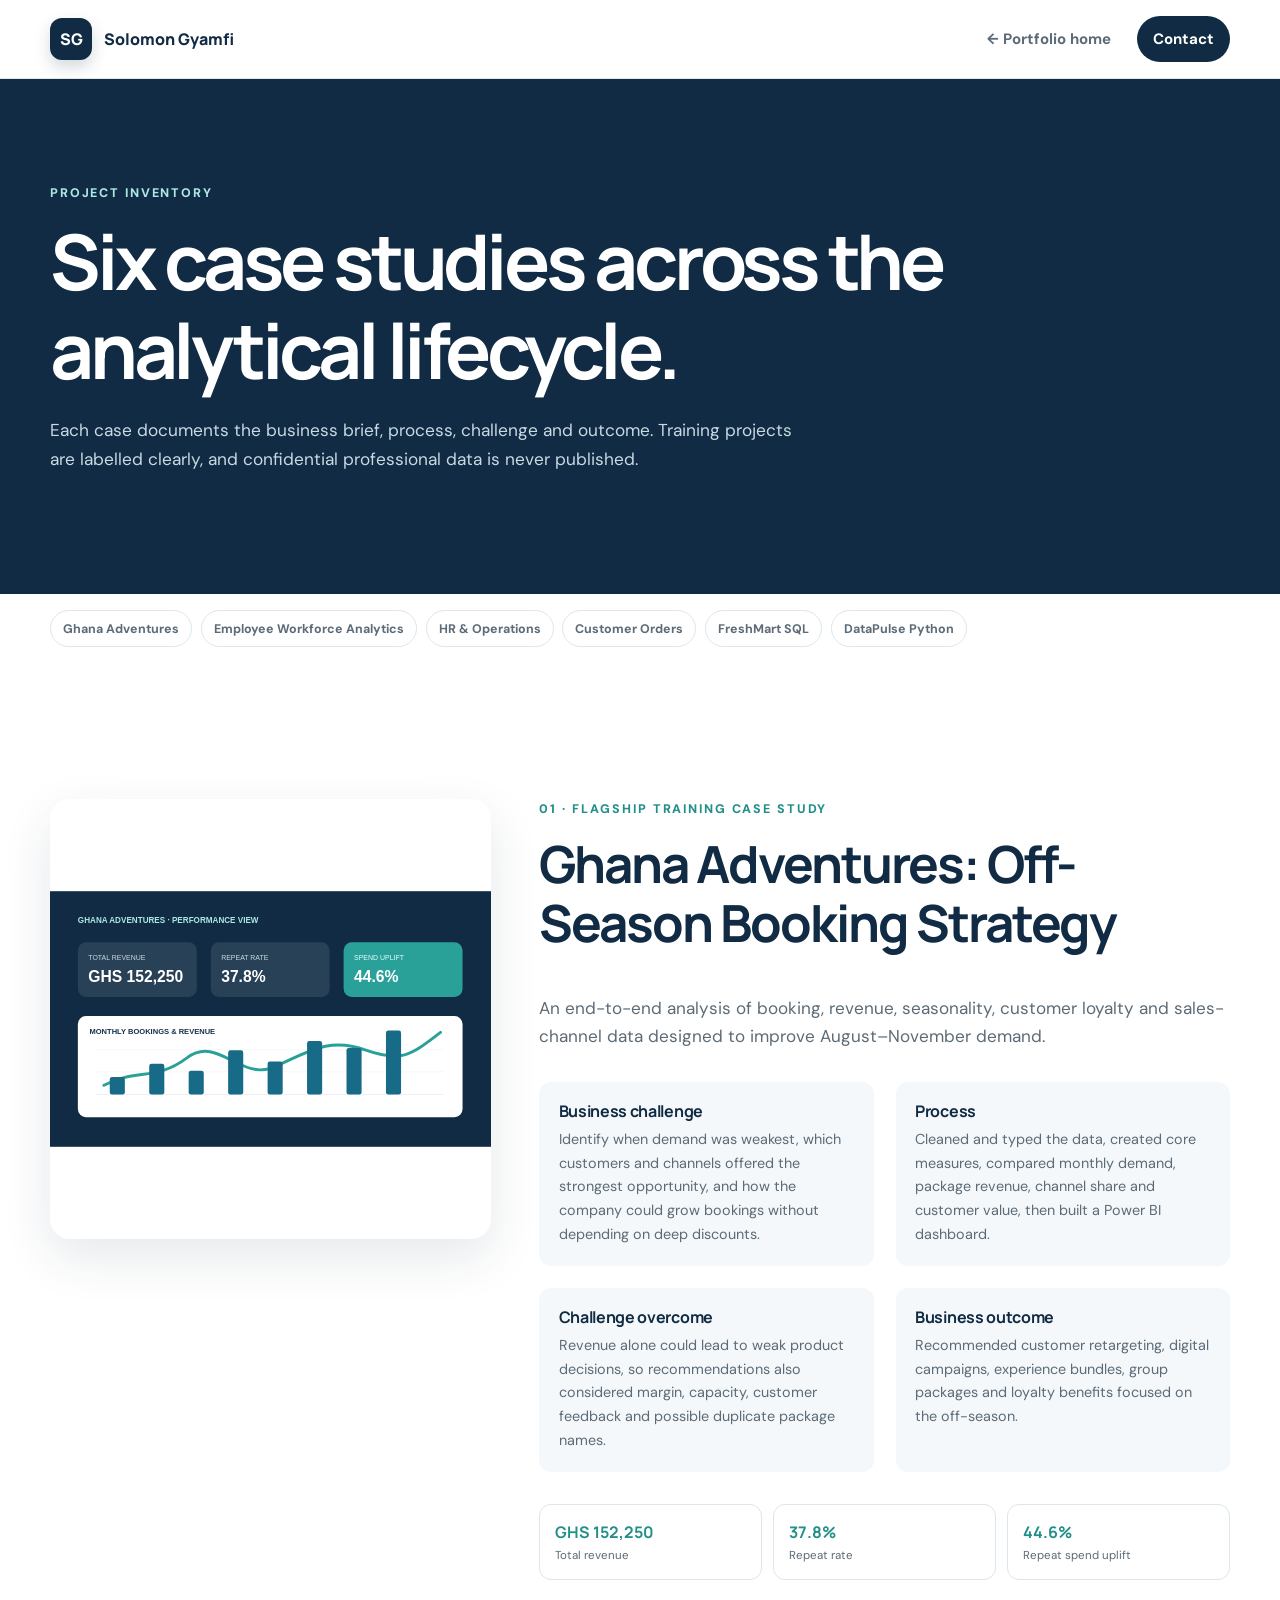
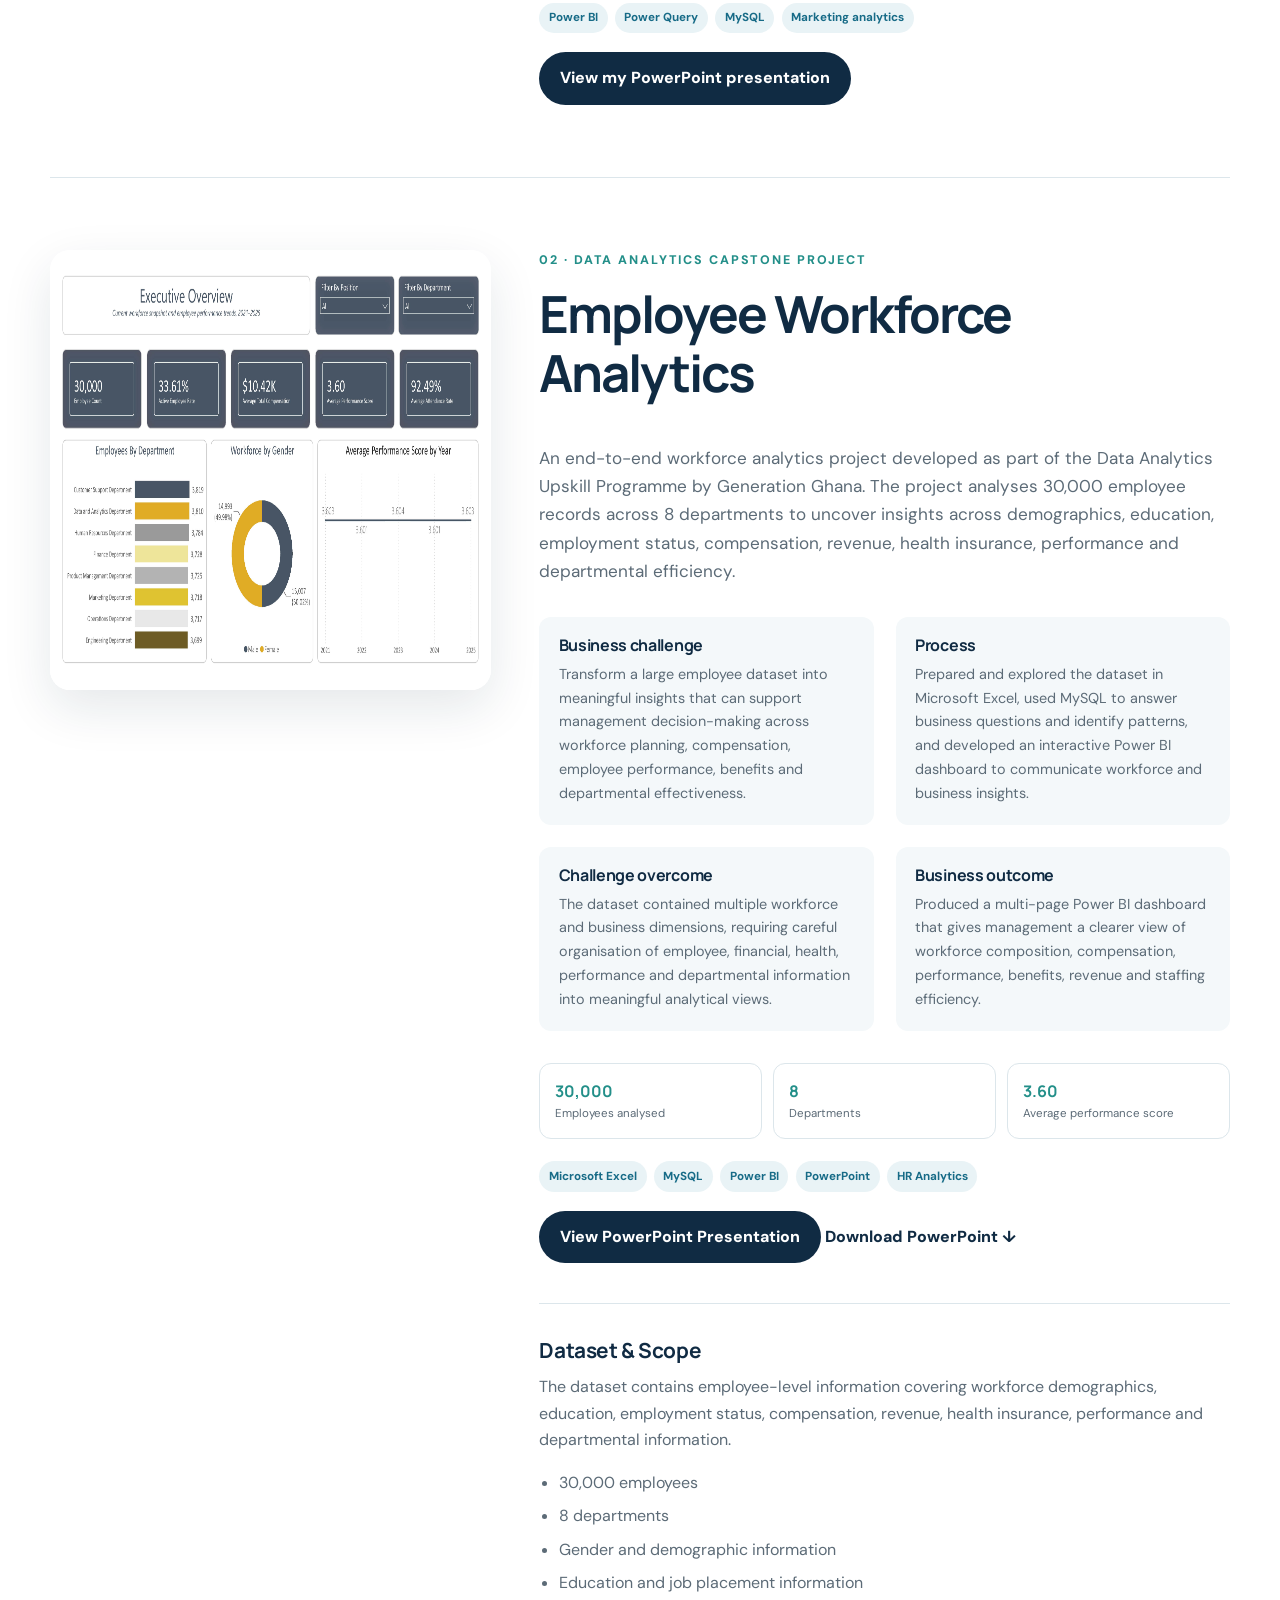
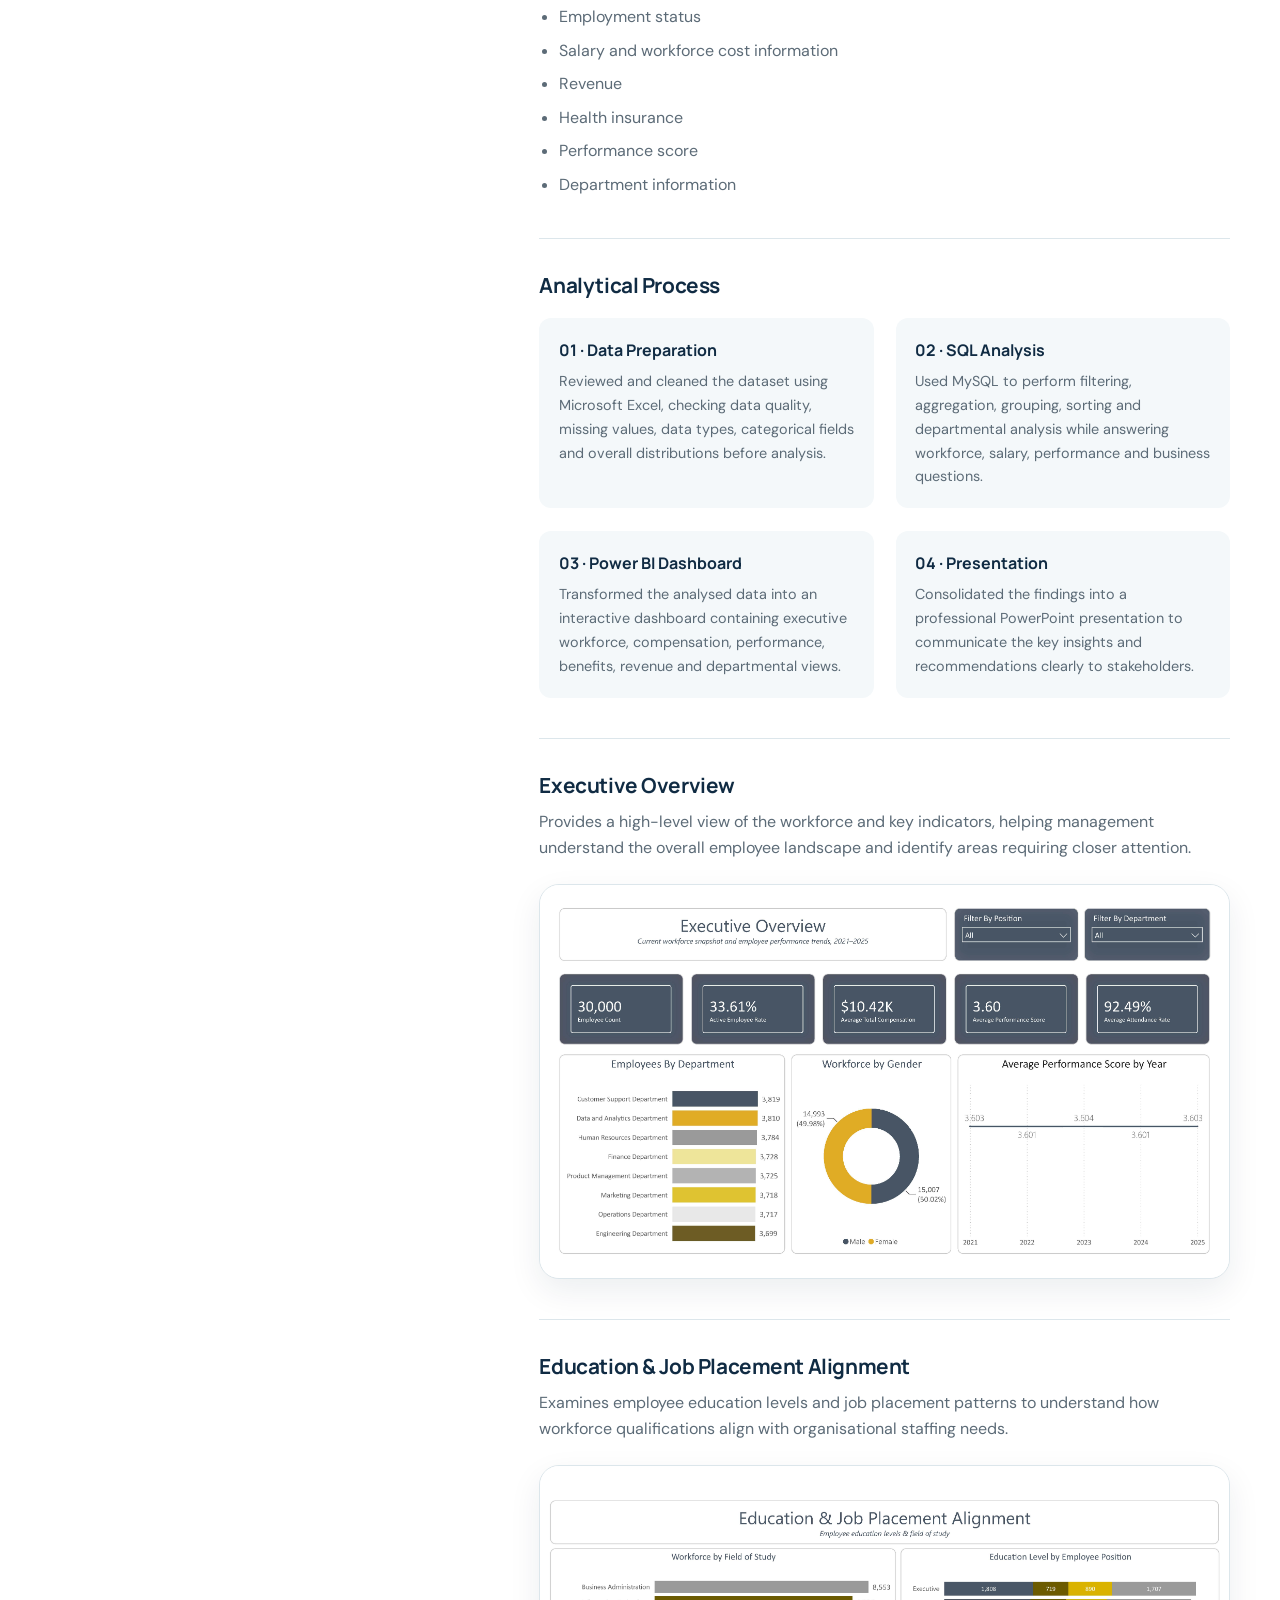
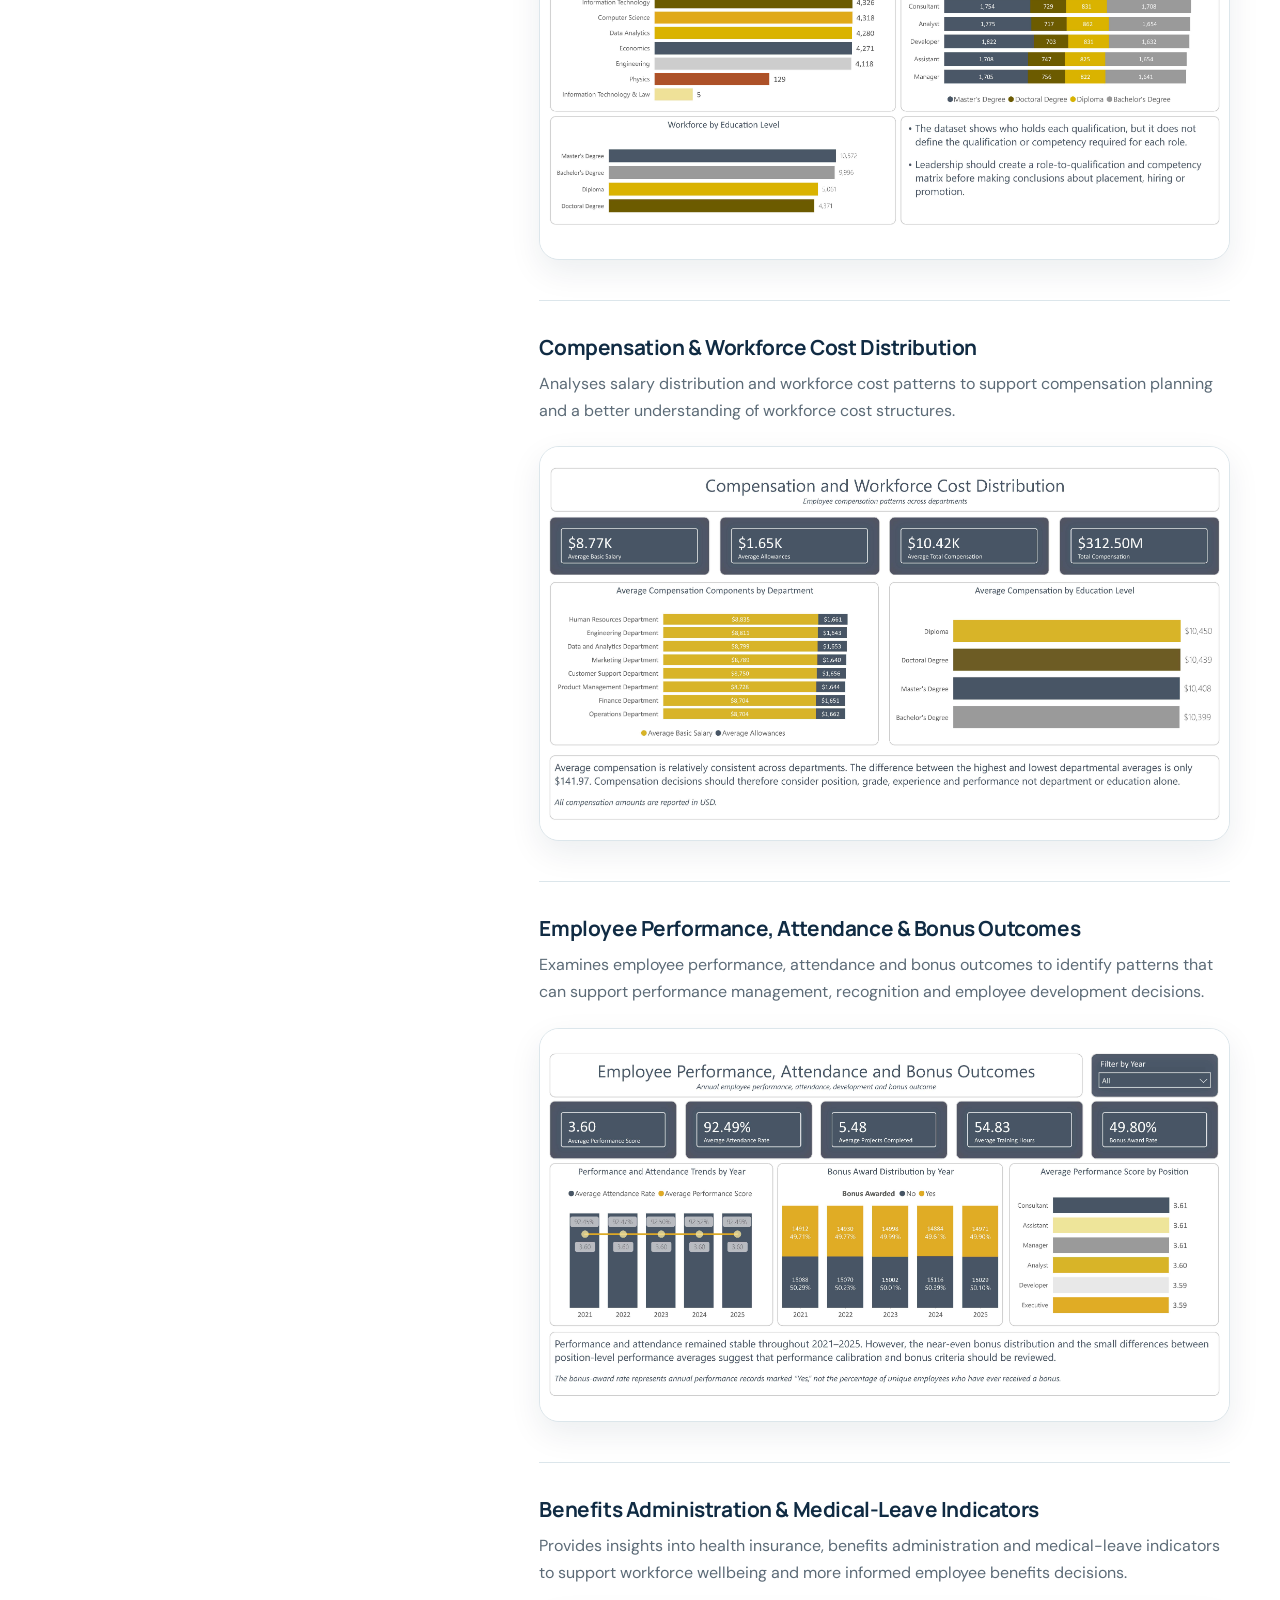
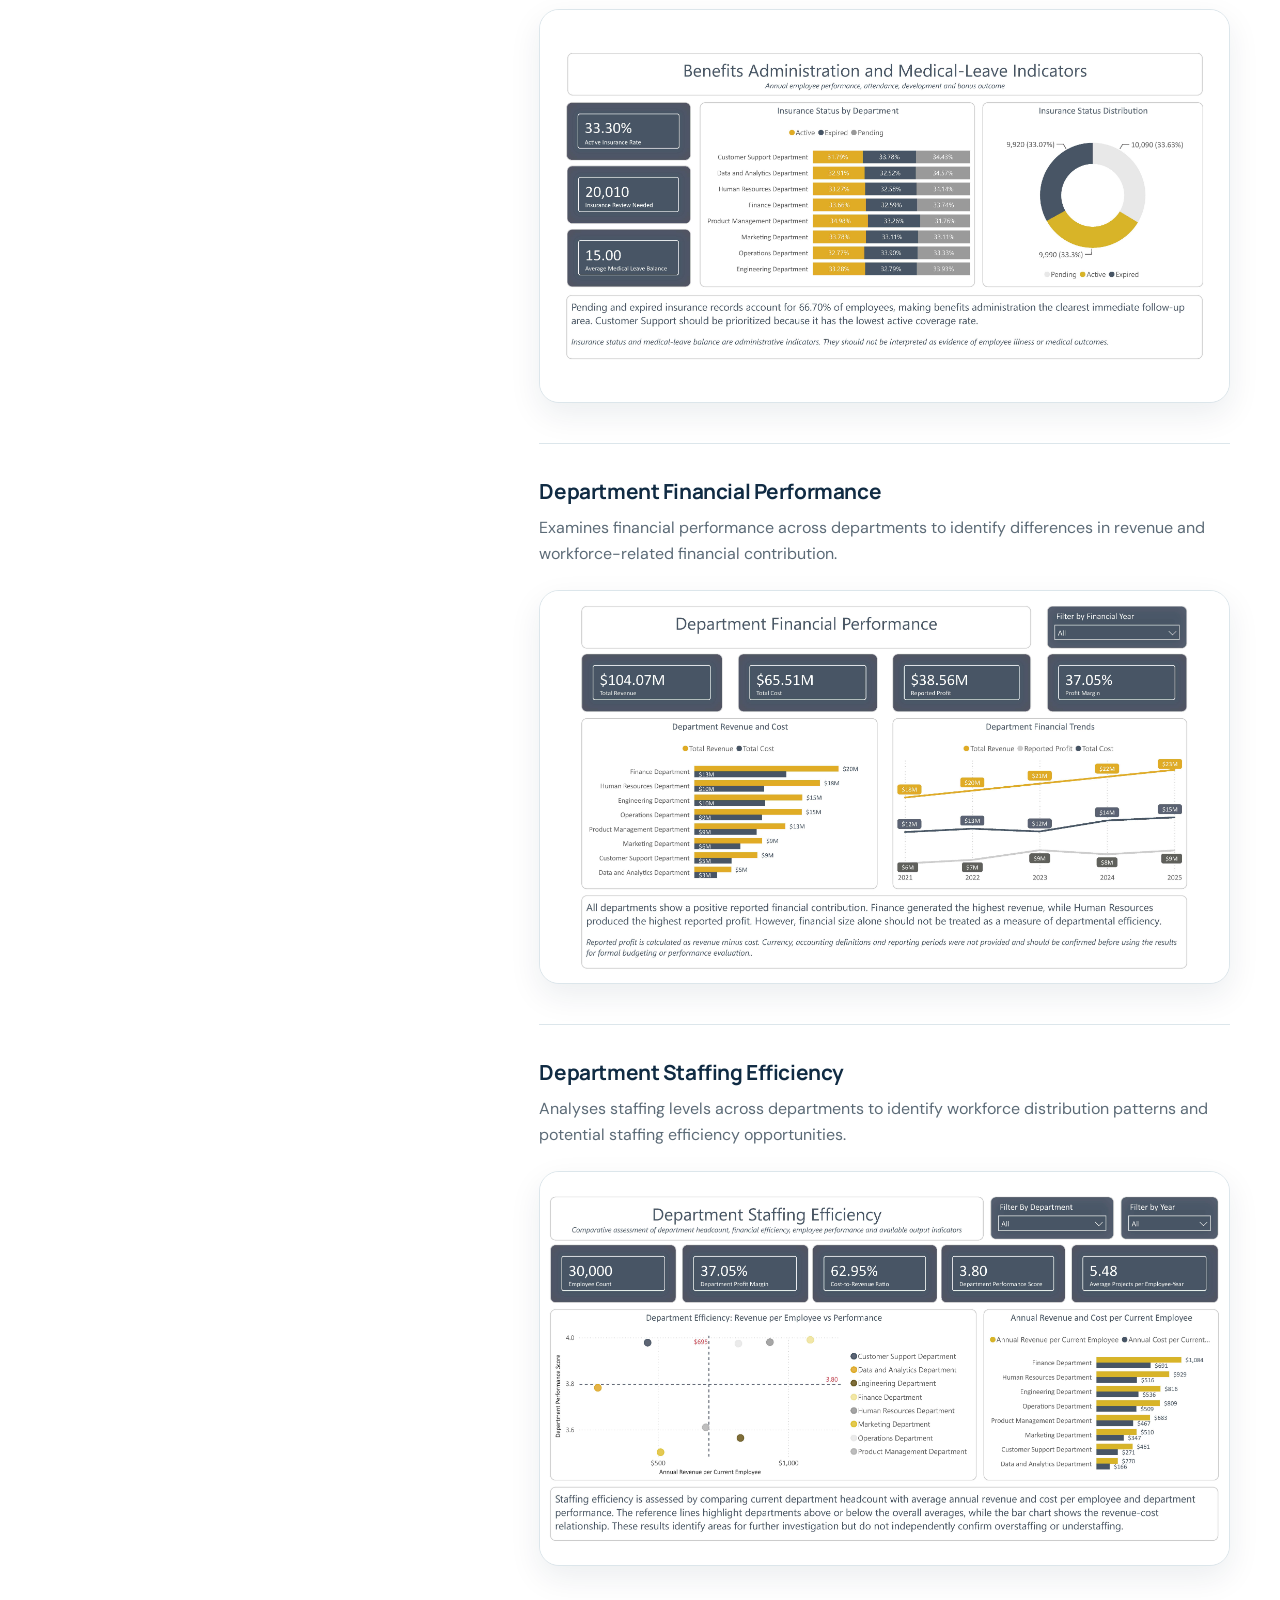
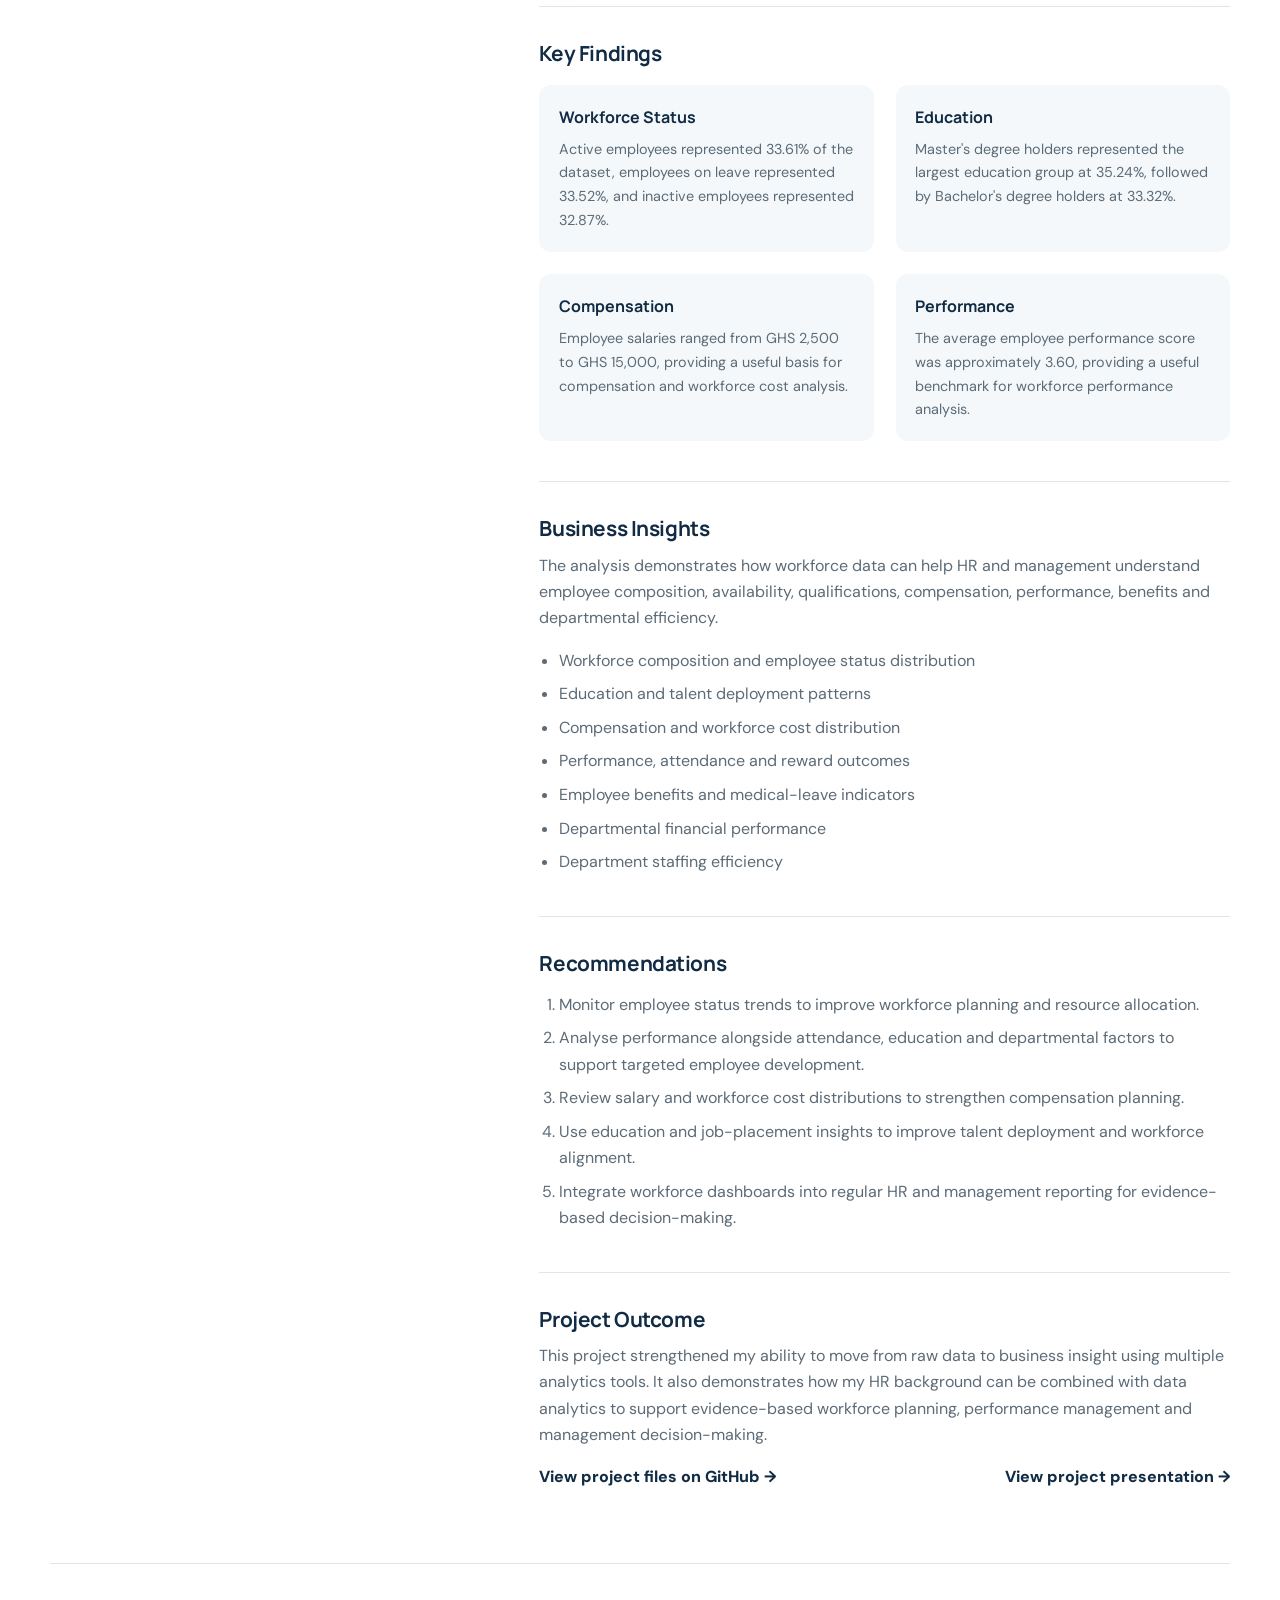
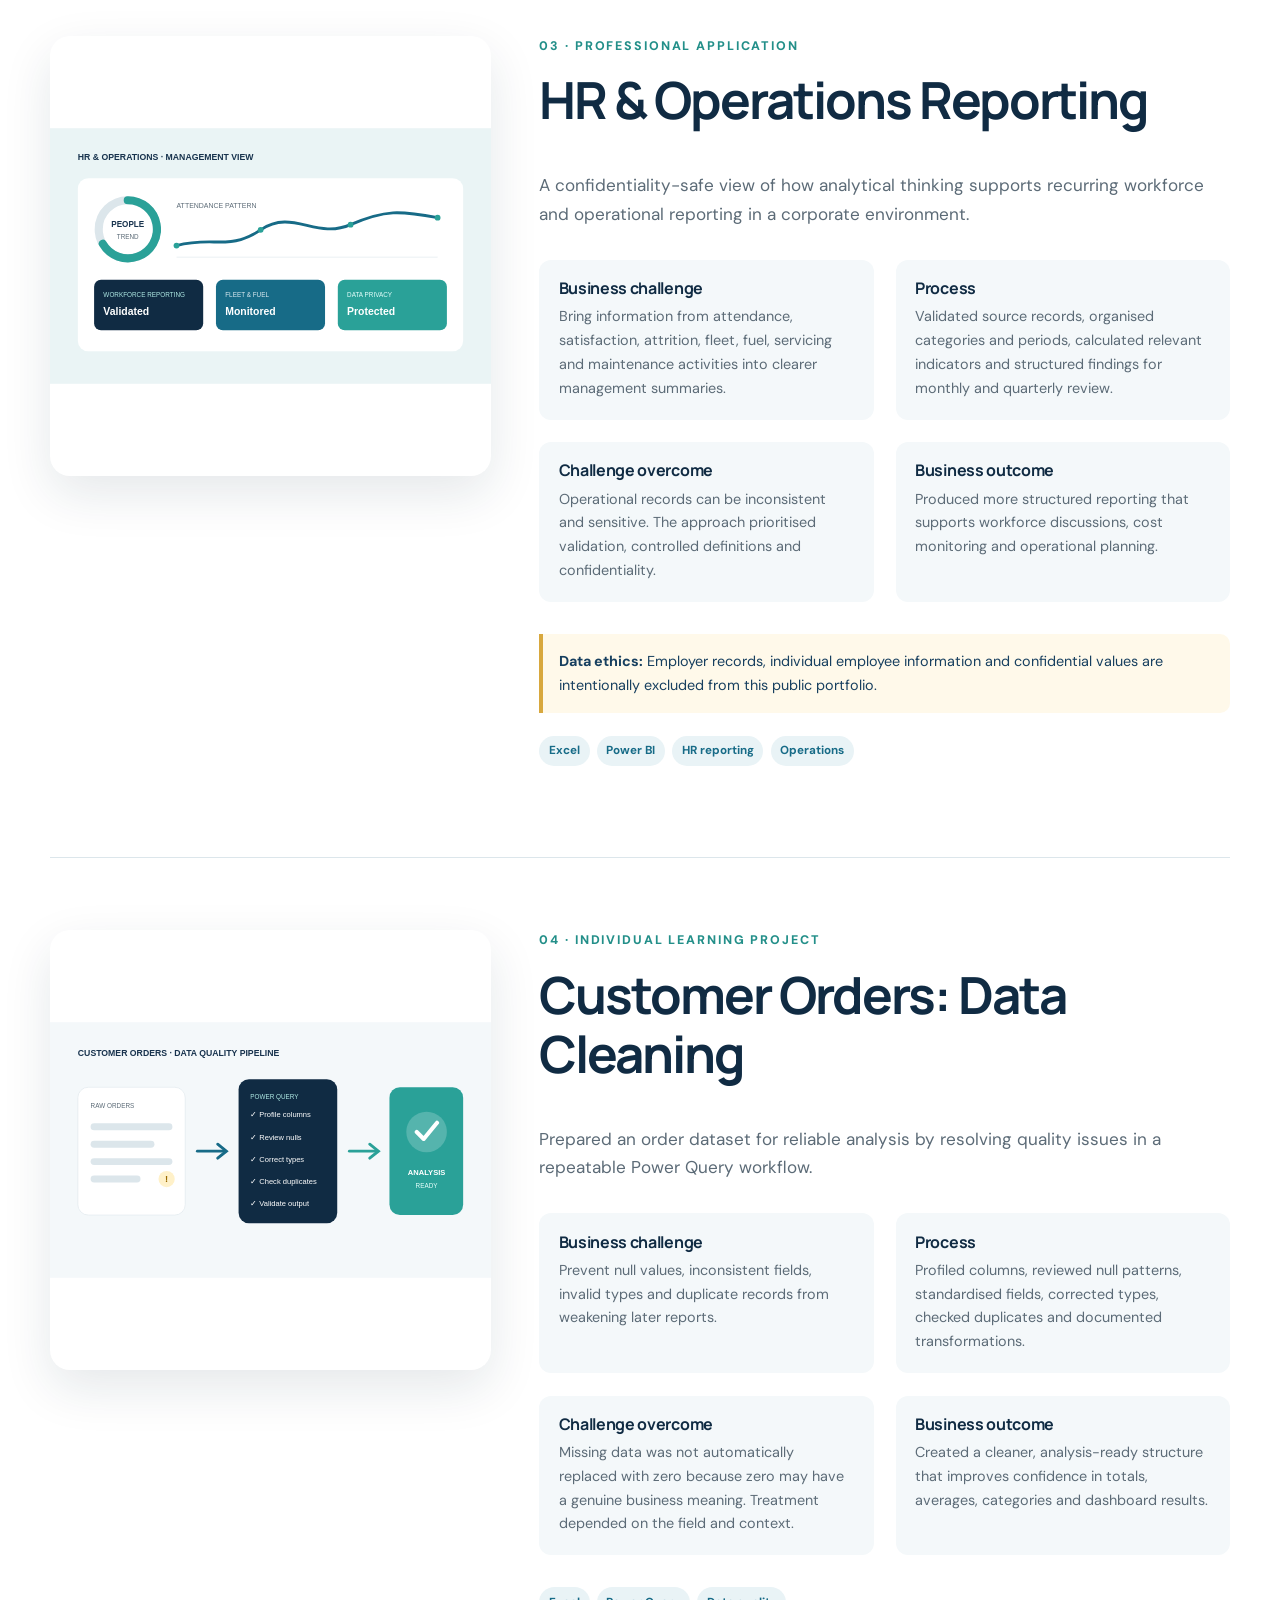
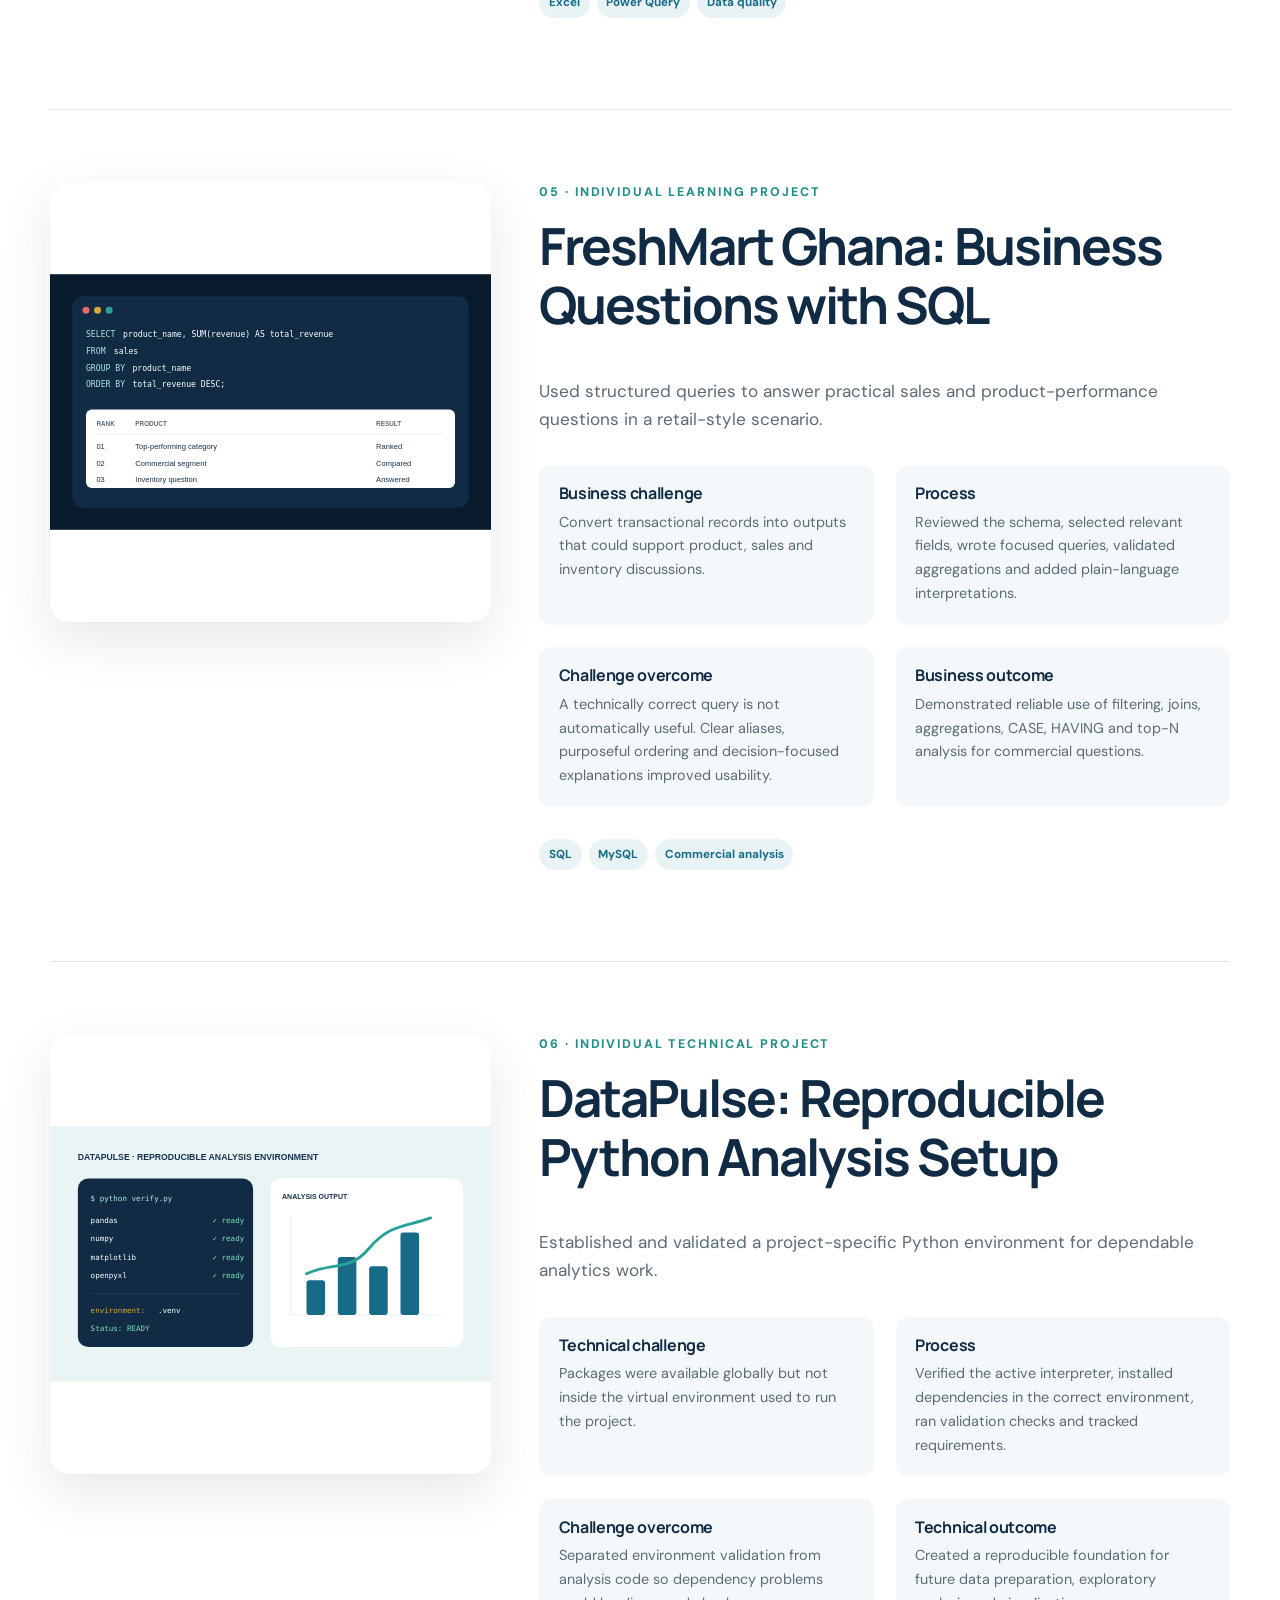
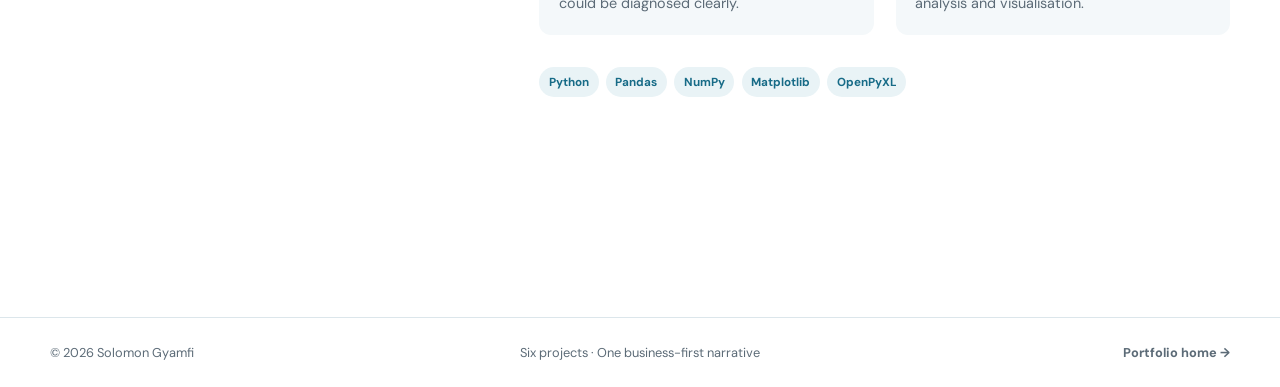
==== projects.html @ 6ca72089 "Update projects.html" ====
<!DOCTYPE html>
<html lang="en">
<head>
  <meta charset="utf-8">
  <meta name="viewport" content="width=device-width, initial-scale=1">
  <meta name="description" content="Detailed data analytics case studies by Solomon Gyamfi across tourism, HR, operations, customer orders, SQL and Python.">
  <meta name="theme-color" content="#102b43">
  <title>Case Studies | Solomon Gyamfi</title>
  <link rel="icon" href="assets/favicon.svg" type="image/svg+xml">
  <link rel="preconnect" href="https://fonts.googleapis.com">
  <link rel="preconnect" href="https://fonts.gstatic.com" crossorigin>
  <link href="https://fonts.googleapis.com/css2?family=DM+Sans:wght@400;500;600;700&amp;family=Manrope:wght@600;700;800&amp;display=swap" rel="stylesheet">
  <link rel="stylesheet" href="styles.css">
  <script src="script.js" defer></script>
</head>
<body>
  <a class="skip-link" href="#main-content">Skip to content</a>
  <header class="site-header">
    <div class="nav-shell">
      <a class="brand" href="index.html" aria-label="Return to Solomon Gyamfi portfolio home"><span class="brand-mark" aria-hidden="true">SG</span><span>Solomon Gyamfi</span></a>
      <nav class="site-nav static-nav" aria-label="Case study navigation"><a href="index.html#projects">← Portfolio home</a><a class="nav-cta" href="index.html#contact">Contact</a></nav>
    </div>
  </header>

  <main id="main-content">
    <section class="case-hero">
      <div class="section-shell reveal">
        <p class="eyebrow eyebrow-light">Project inventory</p>
        <h1>Six case studies across the analytical lifecycle.</h1>
        <p>Each case documents the business brief, process, challenge and outcome. Training projects are labelled clearly, and confidential professional data is never published.</p>
      </div>
    </section>

    <nav class="case-jump section-shell" aria-label="Jump to a case study">
      <a href="#ghana-adventures">Ghana Adventures</a>
      <a href="#employee-workforce-analytics">Employee Workforce Analytics</a>
      <a href="#hr-operations">HR &amp; Operations</a>
      <a href="#customer-orders">Customer Orders</a>
      <a href="#freshmart-sql">FreshMart SQL</a>
      <a href="#datapulse-python">DataPulse Python</a>
    </nav>

    <div class="case-list section-shell">
      <article class="case-study reveal" id="ghana-adventures">
        <div class="case-image"><img src="assets/project-ghana-adventures.svg" alt="Ghana Adventures analytical dashboard illustration" width="760" height="440"></div>
        <div class="case-content">
          <p class="eyebrow">01 · Flagship training case study</p>
          <h2>Ghana Adventures: Off-Season Booking Strategy</h2>
          <p class="case-summary">An end-to-end analysis of booking, revenue, seasonality, customer loyalty and sales-channel data designed to improve August–November demand.</p>
          <div class="case-columns">
            <section><h3>Business challenge</h3><p>Identify when demand was weakest, which customers and channels offered the strongest opportunity, and how the company could grow bookings without depending on deep discounts.</p></section>
            <section><h3>Process</h3><p>Cleaned and typed the data, created core measures, compared monthly demand, package revenue, channel share and customer value, then built a Power BI dashboard.</p></section>
            <section><h3>Challenge overcome</h3><p>Revenue alone could lead to weak product decisions, so recommendations also considered margin, capacity, customer feedback and possible duplicate package names.</p></section>
            <section><h3>Business outcome</h3><p>Recommended customer retargeting, digital campaigns, experience bundles, group packages and loyalty benefits focused on the off-season.</p></section>
          </div>
          <ul class="case-metrics"><li><strong>GHS 152,250</strong><span>Total revenue</span></li><li><strong>37.8%</strong><span>Repeat rate</span></li><li><strong>44.6%</strong><span>Repeat spend uplift</span></li></ul>
          <div class="tag-list"><span>Power BI</span><span>Power Query</span><span>MySQL</span><span>Marketing analytics</span></div>
          <a class="button button-primary" href="presentation.html">View my PowerPoint presentation</a>
        </div>
      </article>

      <article class="case-study reveal" id="employee-workforce-analytics">

        <div class="case-image">
          <img src="projects/employee-workforce-analytics/screenshots/executive-overview.jpg"
            alt="Employee Workforce Analytics Executive Overview dashboard"
            width="760"
            height="440">
        </div>

        <div class="case-content">

          <p class="eyebrow">02 · Data Analytics Capstone Project</p>

          <h2>Employee Workforce Analytics</h2>

          <p class="case-summary">
            An end-to-end workforce analytics project developed as part of the
            Data Analytics Upskill Programme by Generation Ghana. The project
            analyses 30,000 employee records across 8 departments to uncover
            insights across demographics, education, employment status,
            compensation, revenue, health insurance, performance and
            departmental efficiency.
          </p>

          <div class="case-columns">

            <section>
              <h3>Business challenge</h3>
              <p>
                Transform a large employee dataset into meaningful insights
                that can support management decision-making across workforce
                planning, compensation, employee performance, benefits and
                departmental effectiveness.
              </p>
            </section>

            <section>
              <h3>Process</h3>
              <p>
                Prepared and explored the dataset in Microsoft Excel, used
                MySQL to answer business questions and identify patterns, and
                developed an interactive Power BI dashboard to communicate
                workforce and business insights.
              </p>
            </section>

            <section>
              <h3>Challenge overcome</h3>
              <p>
                The dataset contained multiple workforce and business
                dimensions, requiring careful organisation of employee,
                financial, health, performance and departmental information
                into meaningful analytical views.
              </p>
            </section>

            <section>
              <h3>Business outcome</h3>
              <p>
                Produced a multi-page Power BI dashboard that gives
                management a clearer view of workforce composition,
                compensation, performance, benefits, revenue and staffing
                efficiency.
              </p>
            </section>

          </div>

          <ul class="case-metrics">
            <li>
              <strong>30,000</strong>
              <span>Employees analysed</span>
            </li>
            <li>
              <strong>8</strong>
              <span>Departments</span>
            </li>
            <li>
              <strong>3.60</strong>
              <span>Average performance score</span>
            </li>
          </ul>

          <div class="tag-list">
            <span>Microsoft Excel</span>
            <span>MySQL</span>
            <span>Power BI</span>
            <span>PowerPoint</span>
            <span>HR Analytics</span>
          </div>
  
<a class="button button-primary"
   href="https://view.officeapps.live.com/op/view.aspx?src=https://solomonagyamfi-ai.github.io/downloads/Data_Analytics_Upskill_Capstone_Project.pptx"
   target="_blank"
   rel="noopener noreferrer">
  View PowerPoint Presentation
</a>
<a class="text-link"
   href="downloads/Data_Analytics_Upskill_Capstone_Project.pptx">
  Download PowerPoint <span aria-hidden="true">↓</span>
</a>

          <!-- DATASET -->
          <section class="case-detail">
            <h3>Dataset &amp; Scope</h3>

            <p>
              The dataset contains employee-level information covering
              workforce demographics, education, employment status,
              compensation, revenue, health insurance, performance and
              departmental information.
            </p>

            <ul>
              <li>30,000 employees</li>
              <li>8 departments</li>
              <li>Gender and demographic information</li>
              <li>Education and job placement information</li>
              <li>Employment status</li>
              <li>Salary and workforce cost information</li>
              <li>Revenue</li>
              <li>Health insurance</li>
              <li>Performance score</li>
              <li>Department information</li>
            </ul>
          </section>

          <!-- ANALYTICAL PROCESS -->
          <section class="case-detail">
            <h3>Analytical Process</h3>

            <div class="case-columns">

              <section>
                <h4>01 · Data Preparation</h4>
                <p>
                  Reviewed and cleaned the dataset using Microsoft Excel,
                  checking data quality, missing values, data types,
                  categorical fields and overall distributions before
                  analysis.
                </p>
              </section>

              <section>
                <h4>02 · SQL Analysis</h4>
                <p>
                  Used MySQL to perform filtering, aggregation, grouping,
                  sorting and departmental analysis while answering
                  workforce, salary, performance and business questions.
                </p>
              </section>

              <section>
                <h4>03 · Power BI Dashboard</h4>
                <p>
                  Transformed the analysed data into an interactive dashboard
                  containing executive workforce, compensation, performance,
                  benefits, revenue and departmental views.
                </p>
              </section>

              <section>
                <h4>04 · Presentation</h4>
                <p>
                  Consolidated the findings into a professional PowerPoint
                  presentation to communicate the key insights and
                  recommendations clearly to stakeholders.
                </p>
              </section>

            </div>
          </section>

          <!-- EXECUTIVE OVERVIEW -->
          <section class="case-detail">
            <h3>Executive Overview</h3>

            <p>
              Provides a high-level view of the workforce and key indicators,
              helping management understand the overall employee landscape
              and identify areas requiring closer attention.
            </p>

            <img
              src="projects/employee-workforce-analytics/screenshots/executive-overview.jpg"
              alt="Executive Overview dashboard"
              class="case-detail-image">
          </section>

          <!-- EDUCATION -->
          <section class="case-detail">
            <h3>Education &amp; Job Placement Alignment</h3>

            <p>
              Examines employee education levels and job placement patterns
              to understand how workforce qualifications align with
              organisational staffing needs.
            </p>

            <img
              src="projects/employee-workforce-analytics/screenshots/education-job-placement-alignment.jpg"
              alt="Education and Job Placement Alignment dashboard"
              class="case-detail-image">
          </section>

          <!-- COMPENSATION -->
          <section class="case-detail">
            <h3>Compensation &amp; Workforce Cost Distribution</h3>

            <p>
              Analyses salary distribution and workforce cost patterns to
              support compensation planning and a better understanding of
              workforce cost structures.
            </p>

            <img
              src="projects/employee-workforce-analytics/screenshots/compensation-workforce-cost-distribution.jpg"
              alt="Compensation and Workforce Cost Distribution dashboard"
              class="case-detail-image">
          </section>

          <!-- PERFORMANCE -->
          <section class="case-detail">
            <h3>Employee Performance, Attendance &amp; Bonus Outcomes</h3>

            <p>
              Examines employee performance, attendance and bonus outcomes to
              identify patterns that can support performance management,
              recognition and employee development decisions.
            </p>

            <img
              src="projects/employee-workforce-analytics/screenshots/performance-attendance-bonus-outcomes.jpg"
              alt="Employee Performance Attendance and Bonus Outcomes dashboard"
              class="case-detail-image">
          </section>

          <!-- BENEFITS -->
          <section class="case-detail">
            <h3>Benefits Administration &amp; Medical-Leave Indicators</h3>

            <p>
              Provides insights into health insurance, benefits administration
              and medical-leave indicators to support workforce wellbeing and
              more informed employee benefits decisions.
            </p>

            <img
              src="projects/employee-workforce-analytics/screenshots/benefits-medical-leave-indicators.jpg"
              alt="Benefits Administration and Medical Leave Indicators dashboard"
              class="case-detail-image">
          </section>

          <!-- FINANCIAL PERFORMANCE -->
          <section class="case-detail">
            <h3>Department Financial Performance</h3>

            <p>
              Examines financial performance across departments to identify
              differences in revenue and workforce-related financial
              contribution.
            </p>

            <img
              src="projects/employee-workforce-analytics/screenshots/department-financial-performance.jpg"
              alt="Department Financial Performance dashboard"
              class="case-detail-image">
          </section>

          <!-- STAFFING -->
          <section class="case-detail">
            <h3>Department Staffing Efficiency</h3>

            <p>
              Analyses staffing levels across departments to identify
              workforce distribution patterns and potential staffing
              efficiency opportunities.
            </p>

            <img
              src="projects/employee-workforce-analytics/screenshots/department-staffing-efficiency.jpg"
              alt="Department Staffing Efficiency dashboard"
              class="case-detail-image">
          </section>

          <!-- KEY FINDINGS -->
          <section class="case-detail">
            <h3>Key Findings</h3>

            <div class="case-columns">

              <section>
                <h4>Workforce Status</h4>
                <p>
                  Active employees represented 33.61% of the dataset,
                  employees on leave represented 33.52%, and inactive
                  employees represented 32.87%.
                </p>
              </section>

              <section>
                <h4>Education</h4>
                <p>
                  Master's degree holders represented the largest education
                  group at 35.24%, followed by Bachelor's degree holders at
                  33.32%.
                </p>
              </section>

              <section>
                <h4>Compensation</h4>
                <p>
                  Employee salaries ranged from GHS 2,500 to GHS 15,000,
                  providing a useful basis for compensation and workforce
                  cost analysis.
                </p>
              </section>

              <section>
                <h4>Performance</h4>
                <p>
                  The average employee performance score was approximately
                  3.60, providing a useful benchmark for workforce
                  performance analysis.
                </p>
              </section>

            </div>
          </section>

          <!-- BUSINESS INSIGHTS -->
          <section class="case-detail">
            <h3>Business Insights</h3>

            <p>
              The analysis demonstrates how workforce data can help HR and
              management understand employee composition, availability,
              qualifications, compensation, performance, benefits and
              departmental efficiency.
            </p>

            <ul>
              <li>Workforce composition and employee status distribution</li>
              <li>Education and talent deployment patterns</li>
              <li>Compensation and workforce cost distribution</li>
              <li>Performance, attendance and reward outcomes</li>
              <li>Employee benefits and medical-leave indicators</li>
              <li>Departmental financial performance</li>
              <li>Department staffing efficiency</li>
            </ul>
          </section>

          <!-- RECOMMENDATIONS -->
          <section class="case-detail">
            <h3>Recommendations</h3>

            <ol>
              <li>
                Monitor employee status trends to improve workforce planning
                and resource allocation.
              </li>
              <li>
                Analyse performance alongside attendance, education and
                departmental factors to support targeted employee development.
              </li>
              <li>
                Review salary and workforce cost distributions to strengthen
                compensation planning.
              </li>
              <li>
                Use education and job-placement insights to improve talent
                deployment and workforce alignment.
              </li>
              <li>
                Integrate workforce dashboards into regular HR and management
                reporting for evidence-based decision-making.
              </li>
            </ol>
          </section>

          <!-- OUTCOME -->
          <section class="case-detail">
            <h3>Project Outcome</h3>

            <p>
              This project strengthened my ability to move from raw data to
              business insight using multiple analytics tools. It also
              demonstrates how my HR background can be combined with data
              analytics to support evidence-based workforce planning,
              performance management and management decision-making.
            </p>
          </section>

          <div class="project-links">
            <a
              class="text-link"
              href="https://github.com/solomonagyamfi-ai/solomonagyamfi-ai.github.io/tree/main/projects/employee-workforce-analytics">
              View project files on GitHub <span aria-hidden="true">→</span>
            </a>

            <a
              class="text-link"
              href="presentation.html">
              View project presentation <span aria-hidden="true">→</span>
            </a>
          </div>

        </div>
      </article>

      <article class="case-study reveal" id="hr-operations">
        <div class="case-image"><img src="assets/project-hr-operations.svg" alt="HR and operations reporting illustration" width="760" height="440"></div>
        <div class="case-content">
          <p class="eyebrow">03 · Professional application</p>
          <h2>HR &amp; Operations Reporting</h2>
          <p class="case-summary">A confidentiality-safe view of how analytical thinking supports recurring workforce and operational reporting in a corporate environment.</p>
          <div class="case-columns">
            <section><h3>Business challenge</h3><p>Bring information from attendance, satisfaction, attrition, fleet, fuel, servicing and maintenance activities into clearer management summaries.</p></section>
            <section><h3>Process</h3><p>Validated source records, organised categories and periods, calculated relevant indicators and structured findings for monthly and quarterly review.</p></section>
            <section><h3>Challenge overcome</h3><p>Operational records can be inconsistent and sensitive. The approach prioritised validation, controlled definitions and confidentiality.</p></section>
            <section><h3>Business outcome</h3><p>Produced more structured reporting that supports workforce discussions, cost monitoring and operational planning.</p></section>
          </div>
          <div class="ethics-note"><strong>Data ethics:</strong> Employer records, individual employee information and confidential values are intentionally excluded from this public portfolio.</div>
          <div class="tag-list"><span>Excel</span><span>Power BI</span><span>HR reporting</span><span>Operations</span></div>
        </div>
      </article>

      <article class="case-study reveal" id="customer-orders">
        <div class="case-image"><img src="assets/project-orders-cleaning.svg" alt="Customer orders cleaning workflow illustration" width="760" height="440"></div>
        <div class="case-content">
          <p class="eyebrow">04 · Individual learning project</p>
          <h2>Customer Orders: Data Cleaning</h2>
          <p class="case-summary">Prepared an order dataset for reliable analysis by resolving quality issues in a repeatable Power Query workflow.</p>
          <div class="case-columns">
            <section><h3>Business challenge</h3><p>Prevent null values, inconsistent fields, invalid types and duplicate records from weakening later reports.</p></section>
            <section><h3>Process</h3><p>Profiled columns, reviewed null patterns, standardised fields, corrected types, checked duplicates and documented transformations.</p></section>
            <section><h3>Challenge overcome</h3><p>Missing data was not automatically replaced with zero because zero may have a genuine business meaning. Treatment depended on the field and context.</p></section>
            <section><h3>Business outcome</h3><p>Created a cleaner, analysis-ready structure that improves confidence in totals, averages, categories and dashboard results.</p></section>
          </div>
          <div class="tag-list"><span>Excel</span><span>Power Query</span><span>Data quality</span></div>
        </div>
      </article>

      <article class="case-study reveal" id="freshmart-sql">
        <div class="case-image"><img src="assets/project-freshmart-sql.svg" alt="FreshMart SQL analysis illustration" width="760" height="440"></div>
        <div class="case-content">
          <p class="eyebrow">05 · Individual learning project</p>
          <h2>FreshMart Ghana: Business Questions with SQL</h2>
          <p class="case-summary">Used structured queries to answer practical sales and product-performance questions in a retail-style scenario.</p>
          <div class="case-columns">
            <section><h3>Business challenge</h3><p>Convert transactional records into outputs that could support product, sales and inventory discussions.</p></section>
            <section><h3>Process</h3><p>Reviewed the schema, selected relevant fields, wrote focused queries, validated aggregations and added plain-language interpretations.</p></section>
            <section><h3>Challenge overcome</h3><p>A technically correct query is not automatically useful. Clear aliases, purposeful ordering and decision-focused explanations improved usability.</p></section>
            <section><h3>Business outcome</h3><p>Demonstrated reliable use of filtering, joins, aggregations, CASE, HAVING and top-N analysis for commercial questions.</p></section>
          </div>
          <div class="tag-list"><span>SQL</span><span>MySQL</span><span>Commercial analysis</span></div>
        </div>
      </article>

      <article class="case-study reveal" id="datapulse-python">
        <div class="case-image"><img src="assets/project-datapulse-python.svg" alt="DataPulse Python environment illustration" width="760" height="440"></div>
        <div class="case-content">
          <p class="eyebrow">06 · Individual technical project</p>
          <h2>DataPulse: Reproducible Python Analysis Setup</h2>
          <p class="case-summary">Established and validated a project-specific Python environment for dependable analytics work.</p>
          <div class="case-columns">
            <section><h3>Technical challenge</h3><p>Packages were available globally but not inside the virtual environment used to run the project.</p></section>
            <section><h3>Process</h3><p>Verified the active interpreter, installed dependencies in the correct environment, ran validation checks and tracked requirements.</p></section>
            <section><h3>Challenge overcome</h3><p>Separated environment validation from analysis code so dependency problems could be diagnosed clearly.</p></section>
            <section><h3>Technical outcome</h3><p>Created a reproducible foundation for future data preparation, exploratory analysis and visualisation.</p></section>
          </div>
          <div class="tag-list"><span>Python</span><span>Pandas</span><span>NumPy</span><span>Matplotlib</span><span>OpenPyXL</span></div>
        </div>
      </article>
    </div>
  </main>

  <footer class="site-footer"><div class="section-shell footer-grid"><p>© <span id="current-year">2026</span> Solomon Gyamfi</p><p>Six projects · One business-first narrative</p><a href="index.html">Portfolio home →</a></div></footer>
</body>
</html>
---- styles.css ----
:root {
  --navy-950: #071b2d;
  --navy-900: #102b43;
  --navy-800: #173f5f;
  --blue-700: #176b87;
  --teal-600: #238f89;
  --teal-500: #2aa198;
  --teal-100: #dff4f1;
  --gold-500: #d8a83e;
  --ink: #17324d;
  --muted: #5c6b77;
  --line: #dce6eb;
  --surface: #f4f8fa;
  --white: #ffffff;
  --shadow: 0 18px 50px rgba(16, 43, 67, 0.11);
  --radius-sm: 12px;
  --radius-md: 20px;
  --radius-lg: 30px;
  --max-width: 1180px;
}

* { box-sizing: border-box; }
html { scroll-behavior: smooth; }
body { margin: 0; color: var(--ink); background: var(--white); font-family: "DM Sans", sans-serif; line-height: 1.65; }
img { display: block; max-width: 100%; }
a { color: inherit; }
button, input, textarea { font: inherit; }
h1, h2, h3 { margin-top: 0; color: var(--navy-900); font-family: "Manrope", sans-serif; line-height: 1.15; }
h1 { font-size: clamp(2.65rem, 6vw, 5.7rem); letter-spacing: -0.055em; }
h2 { font-size: clamp(2rem, 4vw, 3.45rem); letter-spacing: -0.04em; }
h3 { font-size: 1.3rem; letter-spacing: -0.02em; }
p { margin-top: 0; }

.sr-only { position: absolute; width: 1px; height: 1px; padding: 0; margin: -1px; overflow: hidden; clip: rect(0, 0, 0, 0); white-space: nowrap; border: 0; }
.skip-link { position: fixed; left: 1rem; top: -5rem; z-index: 999; padding: .7rem 1rem; color: var(--white); background: var(--navy-950); border-radius: 8px; }
.skip-link:focus { top: 1rem; }
.section-shell, .nav-shell { width: min(calc(100% - 2.5rem), var(--max-width)); margin-inline: auto; }
.section { padding-block: 7rem; }
.eyebrow { margin-bottom: .85rem; color: var(--teal-600); font-size: .78rem; font-weight: 800; letter-spacing: .15em; text-transform: uppercase; }
.eyebrow-light { color: #aee8e3; }

.site-header { position: sticky; top: 0; z-index: 100; border-bottom: 1px solid rgba(220, 230, 235, .88); background: rgba(255, 255, 255, .92); backdrop-filter: blur(15px); }
.nav-shell { min-height: 78px; display: flex; align-items: center; justify-content: space-between; gap: 2rem; }
.brand { display: inline-flex; align-items: center; gap: .75rem; color: var(--navy-900); font-family: "Manrope", sans-serif; font-weight: 800; text-decoration: none; }
.brand-mark { width: 42px; height: 42px; display: grid; place-items: center; color: var(--white); background: var(--navy-900); border-radius: 12px; box-shadow: 0 7px 16px rgba(16, 43, 67, .18); }
.site-nav { display: flex; align-items: center; gap: 1.6rem; }
.site-nav a { color: var(--muted); font-size: .94rem; font-weight: 700; text-decoration: none; }
.site-nav a:hover, .site-nav a:focus-visible { color: var(--teal-600); }
.site-nav .nav-cta { padding: .68rem 1rem; color: var(--white); background: var(--navy-900); border-radius: 999px; }
.site-nav .nav-cta:hover, .site-nav .nav-cta:focus-visible { color: var(--white); background: var(--blue-700); }
.menu-toggle { display: none; padding: .4rem; border: 0; background: transparent; cursor: pointer; }
.menu-toggle span:not(.sr-only) { width: 25px; height: 2px; display: block; margin: 5px 0; background: var(--navy-900); }

.hero { min-height: calc(100vh - 79px); display: grid; grid-template-columns: minmax(0, 1.2fr) minmax(330px, .8fr); align-items: center; gap: clamp(3rem, 7vw, 7rem); padding-block: 6.5rem; }
.hero h1 { max-width: 820px; margin-bottom: 1.6rem; }
.hero h1 span { color: var(--teal-600); }
.hero-lead { max-width: 720px; margin-bottom: 2rem; color: var(--muted); font-size: clamp(1.08rem, 2vw, 1.3rem); }
.hero-actions { display: flex; flex-wrap: wrap; gap: .85rem; margin-bottom: 3rem; }
.button { display: inline-flex; align-items: center; justify-content: center; min-height: 48px; padding: .75rem 1.25rem; border: 1px solid transparent; border-radius: 999px; font-weight: 800; text-decoration: none; transition: transform .2s ease, background .2s ease, border .2s ease; }
.button:hover { transform: translateY(-2px); }
.button-primary { color: var(--white); background: var(--navy-900); }
.button-primary:hover { background: var(--blue-700); }
.button-secondary { color: var(--navy-900); border-color: var(--line); background: var(--white); }
.button-secondary:hover { border-color: var(--teal-500); }
.button-light { color: var(--navy-900); background: var(--white); }
.hero-proof { display: flex; flex-wrap: wrap; gap: 2rem; padding: 0; margin: 0; list-style: none; }
.hero-proof li { display: grid; }
.hero-proof strong { color: var(--navy-900); font-family: "Manrope", sans-serif; font-size: 1.75rem; }
.hero-proof span { color: var(--muted); font-size: .82rem; }
.hero-visual { position: relative; padding: 1rem 0 3rem 2rem; }
.portrait-frame { position: relative; overflow: hidden; aspect-ratio: 1 / 1; border: 12px solid var(--surface); border-radius: var(--radius-lg); background: linear-gradient(135deg, var(--teal-100), var(--surface)); box-shadow: var(--shadow); }
.portrait-frame img { width: 100%; height: 100%; object-fit: cover; }
.availability { position: absolute; left: 1rem; bottom: 1rem; padding: .55rem .8rem; color: var(--white); background: rgba(7, 27, 45, .88); border-radius: 999px; font-size: .73rem; font-weight: 700; backdrop-filter: blur(8px); }
.insight-card { position: absolute; right: -2rem; bottom: 0; width: min(260px, 72%); padding: 1.2rem; color: var(--white); background: var(--navy-900); border-radius: var(--radius-md); box-shadow: var(--shadow); }
.insight-card strong { display: block; margin-block: .2rem; color: #aee8e3; font-family: "Manrope", sans-serif; font-size: 2.1rem; }
.insight-card p { margin: 0; color: #d8e8ef; font-size: .84rem; line-height: 1.5; }
.insight-label { color: #aee8e3; font-size: .68rem; font-weight: 800; letter-spacing: .12em; text-transform: uppercase; }

.usp-band { padding-block: 5rem; color: var(--white); background: var(--navy-900); }
.usp-grid { display: grid; grid-template-columns: 1fr 1fr; gap: 6rem; align-items: end; }
.usp-grid h2 { margin: 0; color: var(--white); }
.usp-grid > p { margin: 0; color: #d8e8ef; font-size: 1.1rem; }

.section-heading { display: grid; grid-template-columns: minmax(0, 1.3fr) minmax(260px, .7fr); gap: 4rem; align-items: end; margin-bottom: 3rem; }
.section-heading h2 { margin-bottom: 0; }
.section-heading > p { margin-bottom: .4rem; color: var(--muted); }
.skills-grid { display: grid; grid-template-columns: repeat(auto-fit, minmax(210px, 1fr)); gap: 1rem; }
.skill-card { min-height: 270px; padding: 1.6rem; border: 1px solid var(--line); border-radius: var(--radius-md); background: var(--white); transition: transform .25s ease, box-shadow .25s ease, border .25s ease; }
.skill-card:hover { transform: translateY(-6px); border-color: #b8dcd9; box-shadow: var(--shadow); }
.skill-index { display: inline-grid; width: 42px; height: 42px; place-items: center; margin-bottom: 2.6rem; color: var(--teal-600); background: var(--teal-100); border-radius: 12px; font-size: .78rem; font-weight: 800; }
.skill-card p { margin: 0; color: var(--muted); font-size: .95rem; }

.design-section { background: var(--navy-950); }
.design-section .section-heading h2 { color: var(--white); }
.design-section .section-heading > p { color: #c8d9e2; }
.design-grid { display: grid; grid-template-columns: repeat(3, 1fr); gap: 1rem; margin-bottom: 1.5rem; }
.design-card { min-height: 250px; padding: 1.6rem; color: var(--white); border: 1px solid rgba(255,255,255,.14); border-radius: var(--radius-md); background: rgba(255,255,255,.06); }
.design-card h3 { color: var(--white); }
.design-card p { margin: 0; color: #c8d9e2; }
.design-icon { display: inline-grid; width: 44px; height: 44px; place-items: center; margin-bottom: 2.5rem; color: var(--navy-950); background: #aee8e3; border-radius: 13px; font-size: .8rem; font-weight: 800; }
.design-cta { display: flex; align-items: center; justify-content: space-between; gap: 1.5rem; padding: 1.35rem 1.5rem; border: 1px solid rgba(255,255,255,.14); border-radius: var(--radius-md); background: rgba(255,255,255,.06); }
.design-cta p { margin: 0; color: #c8d9e2; }
.design-portfolio { padding-block: 4rem 6rem; background: var(--navy-950); }
.design-portfolio-intro { max-width: 720px; margin-bottom: 2rem; color: #c8d9e2; }
.presentation-page { padding-block: 3rem 5rem; background: var(--surface); }
.presentation-actions { display: flex; flex-wrap: wrap; gap: .8rem; margin-bottom: 1.5rem; }
.presentation-frame { overflow: hidden; width: 100%; aspect-ratio: 16 / 10; border: 1px solid var(--line); border-radius: var(--radius-md); background: var(--navy-950); box-shadow: var(--shadow); }
.presentation-frame iframe { width: 100%; height: 100%; border: 0; }
.presentation-note { margin-top: 1rem; color: var(--muted); font-size: .9rem; }
.design-gallery { display: grid; grid-template-columns: repeat(3, minmax(0, 1fr)); gap: 1rem; }
.design-piece { overflow: hidden; margin: 0; border: 1px solid rgba(255,255,255,.14); border-radius: var(--radius-md); background: rgba(255,255,255,.07); }
.design-piece a { display: grid; height: 340px; place-items: center; padding: .7rem; background: #f5f7f8; }
.design-piece img { width: 100%; height: 100%; object-fit: contain; transition: transform .25s ease; }
.design-piece a:hover img { transform: scale(1.025); }
.design-piece figcaption { display: flex; align-items: flex-start; justify-content: space-between; gap: 1rem; padding: 1rem 1.1rem 1.15rem; }
.design-piece strong { color: var(--white); font-size: .95rem; }
.design-piece span { color: #a9c2cf; font-size: .76rem; text-align: right; }

.projects-section { background: var(--surface); }
.project-filters { display: flex; flex-wrap: wrap; gap: .6rem; margin-bottom: 2rem; }
.filter-button { padding: .58rem .9rem; color: var(--muted); border: 1px solid var(--line); border-radius: 999px; background: var(--white); font-size: .85rem; font-weight: 700; cursor: pointer; }
.filter-button:hover, .filter-button.active { color: var(--white); border-color: var(--navy-900); background: var(--navy-900); }
.projects-grid { display: grid; grid-template-columns: repeat(2, minmax(0, 1fr)); gap: 1.5rem; }
.project-card { overflow: hidden; display: flex; flex-direction: column; border: 1px solid var(--line); border-radius: var(--radius-md); background: var(--white); box-shadow: 0 12px 32px rgba(16, 43, 67, .06); transition: transform .25s ease, box-shadow .25s ease; }
.project-card:hover { transform: translateY(-5px); box-shadow: var(--shadow); }
.project-card[hidden] { display: none; }
.project-featured { grid-column: 1 / -1; display: grid; grid-template-columns: minmax(0, 1.1fr) minmax(360px, .9fr); }
.project-card > img { width: 100%; aspect-ratio: 760 / 440; object-fit: cover; background: #eaf4f5; }
.project-featured > img { height: 100%; object-fit: cover; }
.project-body { display: flex; flex: 1; flex-direction: column; padding: 1.65rem; }
.project-body > p { color: var(--muted); }
.project-meta { display: flex; flex-wrap: wrap; justify-content: space-between; gap: .6rem; margin-bottom: 1rem; color: var(--teal-600); font-size: .7rem; font-weight: 800; letter-spacing: .09em; text-transform: uppercase; }
.metric-list { display: grid; grid-template-columns: repeat(3, 1fr); gap: .5rem; padding: 0; margin: 1rem 0 1.2rem; list-style: none; }
.metric-list li { display: grid; padding: .8rem; background: var(--surface); border-radius: 12px; }
.metric-list strong { color: var(--navy-900); font-family: "Manrope", sans-serif; }
.metric-list span { color: var(--muted); font-size: .7rem; }
.tag-list { display: flex; flex-wrap: wrap; gap: .45rem; margin-top: auto; margin-bottom: 1.2rem; }
.tag-list span { padding: .35rem .6rem; color: var(--blue-700); background: #e9f3f6; border-radius: 999px; font-size: .73rem; font-weight: 700; }
.text-link { width: fit-content; color: var(--navy-900); font-weight: 800; text-decoration: none; }
.text-link:hover { color: var(--teal-600); }
.project-links { display: flex; flex-wrap: wrap; justify-content: space-between; gap: .8rem; }

.process-list { display: grid; grid-template-columns: repeat(4, 1fr); padding: 0; margin: 0; border-block: 1px solid var(--line); list-style: none; }
.process-list li { min-height: 230px; padding: 1.8rem 1.2rem; border-right: 1px solid var(--line); }
.process-list li:last-child { border-right: 0; }
.process-list > li > span { display: inline-block; margin-bottom: 3rem; color: var(--teal-600); font-size: .75rem; font-weight: 800; }
.process-list p { margin-bottom: 0; color: var(--muted); font-size: .92rem; }

.credentials-section { color: var(--white); background: var(--navy-950); }
.credentials-grid { display: grid; grid-template-columns: 1fr 1fr; gap: 6rem; align-items: center; }
.credentials-grid h2 { color: var(--white); }
.credentials-grid p { color: #c8d9e2; }
.credential-list { padding: 0; margin: 0; list-style: none; }
.credential-list li { display: grid; gap: .15rem; padding: 1.05rem 0; border-bottom: 1px solid rgba(255,255,255,.14); }
.credential-list span { color: #aee8e3; font-size: .72rem; font-weight: 800; letter-spacing: .1em; text-transform: uppercase; }
.credential-list strong { color: var(--white); font-size: .98rem; }
.feedback-section { padding-block: 5rem; }
.feedback-card { display: flex; align-items: center; justify-content: space-between; gap: 3rem; padding: 2.8rem; color: var(--white); background: linear-gradient(120deg, var(--blue-700), var(--teal-600)); border-radius: var(--radius-lg); }
.feedback-card h2 { margin-bottom: .6rem; color: var(--white); }
.feedback-card p { margin: 0; color: #e1f4f2; }
.contact-section { padding-block: 7rem; color: var(--white); background: var(--navy-900); }
.contact-grid { display: grid; grid-template-columns: 1.2fr .8fr; gap: 5rem; align-items: end; }
.contact-grid h2 { max-width: 760px; color: var(--white); }
.contact-grid p { color: #c8d9e2; }
.contact-links { display: grid; gap: .85rem; }
.contact-links a { padding-bottom: .65rem; color: var(--white); border-bottom: 1px solid rgba(255,255,255,.2); font-weight: 700; text-decoration: none; }
.contact-links a:hover { color: #aee8e3; }
.site-footer { padding-block: 1.5rem; color: var(--muted); border-top: 1px solid var(--line); background: var(--white); font-size: .8rem; }
.footer-grid { display: grid; grid-template-columns: 1fr auto 1fr; gap: 1rem; align-items: center; }
.footer-grid p { margin: 0; }
.footer-grid a { justify-self: end; font-weight: 700; text-decoration: none; }

.case-hero { padding-block: 6.5rem; color: var(--white); background: var(--navy-900); }
.error-page { min-height: 100vh; display: grid; place-items: center; }
.case-hero h1 { max-width: 980px; margin-bottom: 1.4rem; color: var(--white); font-size: clamp(2.6rem, 6vw, 5rem); }
.case-hero p:last-child { max-width: 760px; color: #c8d9e2; font-size: 1.08rem; }
.case-jump { position: sticky; top: 78px; z-index: 20; display: flex; gap: .55rem; padding-block: 1rem; overflow-x: auto; background: rgba(255,255,255,.96); backdrop-filter: blur(15px); }
.case-jump a { flex: 0 0 auto; padding: .45rem .75rem; color: var(--muted); border: 1px solid var(--line); border-radius: 999px; font-size: .78rem; font-weight: 700; text-decoration: none; }
.case-jump a:hover { color: var(--white); background: var(--navy-900); }
.case-list { padding-block: 4rem 8rem; }
.case-study { scroll-margin-top: 155px; display: grid; grid-template-columns: minmax(280px, .78fr) minmax(0, 1.22fr); gap: 3rem; padding-block: 4.5rem; border-bottom: 1px solid var(--line); }
.case-study:last-child { border-bottom: 0; }
.case-image { align-self: start; position: sticky; top: 160px; overflow: hidden; border-radius: var(--radius-md); box-shadow: var(--shadow); }
.case-image img { width: 100%; }
.case-summary { color: var(--muted); font-size: 1.07rem; }
.case-columns { display: grid; grid-template-columns: 1fr 1fr; gap: 1.4rem; margin-block: 2rem; }
.case-columns section { padding: 1.2rem; background: var(--surface); border-radius: var(--radius-sm); }
.case-columns h3 { margin-bottom: .5rem; font-size: 1rem; }
.case-columns p { margin: 0; color: var(--muted); font-size: .9rem; }
.case-metrics { display: grid; grid-template-columns: repeat(3, 1fr); gap: .7rem; padding: 0; margin: 0 0 1.4rem; list-style: none; }
.case-metrics li { display: grid; padding: .9rem; border: 1px solid var(--line); border-radius: 12px; }
.case-metrics strong { color: var(--teal-600); font-family: "Manrope", sans-serif; }
.case-metrics span { color: var(--muted); font-size: .72rem; }
.ethics-note { margin-bottom: 1.4rem; padding: 1rem; color: var(--navy-800); border-left: 4px solid var(--gold-500); background: #fff9ea; border-radius: 0 10px 10px 0; font-size: .9rem; }

/* Employee Workforce Analytics case-study details */
.case-detail {
  margin-top: 2.5rem;
  padding-top: 2.2rem;
  border-top: 1px solid var(--line);
}

.case-detail h3 {
  margin-bottom: .7rem;
}

.case-detail h4 {
  margin-top: 0;
  margin-bottom: .45rem;
  color: var(--navy-900);
  font-family: "Manrope", sans-serif;
  font-size: 1rem;
}

.case-detail p {
  color: var(--muted);
}

.case-detail ul,
.case-detail ol {
  padding-left: 1.2rem;
  color: var(--muted);
}

.case-detail li {
  margin-bottom: .45rem;
}

.case-detail-image {
  width: 100%;
  margin-top: 1.4rem;
  border: 1px solid var(--line);
  border-radius: var(--radius-md);
  background: var(--surface);
  box-shadow: 0 12px 32px rgba(16, 43, 67, .08);
}

.case-detail-image:hover {
  box-shadow: var(--shadow);
}

.case-detail .case-columns {
  margin-top: 1.2rem;
}
.reveal { opacity: 0; transform: translateY(22px); transition: opacity .65s ease, transform .65s ease; }
.reveal.visible { opacity: 1; transform: none; }
@media (prefers-reduced-motion: reduce) { html { scroll-behavior: auto; } .reveal { opacity: 1; transform: none; transition: none; } .button, .skill-card, .project-card { transition: none; } }

@media (max-width: 960px) {
  .hero { grid-template-columns: 1fr; min-height: auto; }
  .hero-copy { max-width: 760px; }
  .hero-visual { max-width: 560px; padding-left: 0; }
  .usp-grid, .credentials-grid, .contact-grid { grid-template-columns: 1fr; gap: 2.5rem; }
  .skills-grid { grid-template-columns: repeat(2, 1fr); }
  .design-grid, .design-gallery { grid-template-columns: repeat(2, 1fr); }
  .project-featured { grid-template-columns: 1fr; }
  .process-list { grid-template-columns: repeat(2, 1fr); }
  .process-list li:nth-child(2) { border-right: 0; }
  .process-list li:nth-child(-n+2) { border-bottom: 1px solid var(--line); }
  .case-study { grid-template-columns: 1fr; }
  .case-image { position: static; max-width: 680px; }
}

@media (max-width: 720px) {
  .section-shell, .nav-shell { width: min(calc(100% - 1.5rem), var(--max-width)); }
  .section { padding-block: 5rem; }
  .menu-toggle { display: block; }
  .site-nav:not(.static-nav) { position: absolute; top: 78px; left: 0; right: 0; display: none; align-items: stretch; flex-direction: column; gap: 0; padding: .7rem 1rem 1.2rem; border-bottom: 1px solid var(--line); background: var(--white); }
  .site-nav.open { display: flex; }
  .site-nav:not(.static-nav) a { padding: .8rem; }
  .static-nav a:first-child { display: none; }
  .hero { padding-block: 4rem; }
  .hero-proof { gap: 1.1rem; }
  .insight-card { right: -.4rem; }
  .section-heading { grid-template-columns: 1fr; gap: 1rem; }
  .skills-grid, .projects-grid, .case-columns { grid-template-columns: 1fr; }
  .design-grid, .design-gallery { grid-template-columns: 1fr; }
  .design-piece a { height: 390px; }
  .design-cta { align-items: flex-start; flex-direction: column; }
  .presentation-frame { aspect-ratio: 4 / 5; }
  .project-featured { grid-column: auto; display: flex; }
  .metric-list, .case-metrics { grid-template-columns: 1fr; }
  .process-list { grid-template-columns: 1fr; }
  .process-list li { min-height: auto; border-right: 0; border-bottom: 1px solid var(--line); }
  .process-list li:nth-child(3) { border-bottom: 1px solid var(--line); }
  .process-list li:last-child { border-bottom: 0; }
  .process-list > li > span { margin-bottom: 1.1rem; }
  .feedback-card { align-items: flex-start; flex-direction: column; padding: 2rem; }
  .footer-grid { grid-template-columns: 1fr; text-align: center; }
  .footer-grid a { justify-self: center; }
  .case-hero { padding-block: 4.5rem; }
  .case-jump { top: 78px; }
}
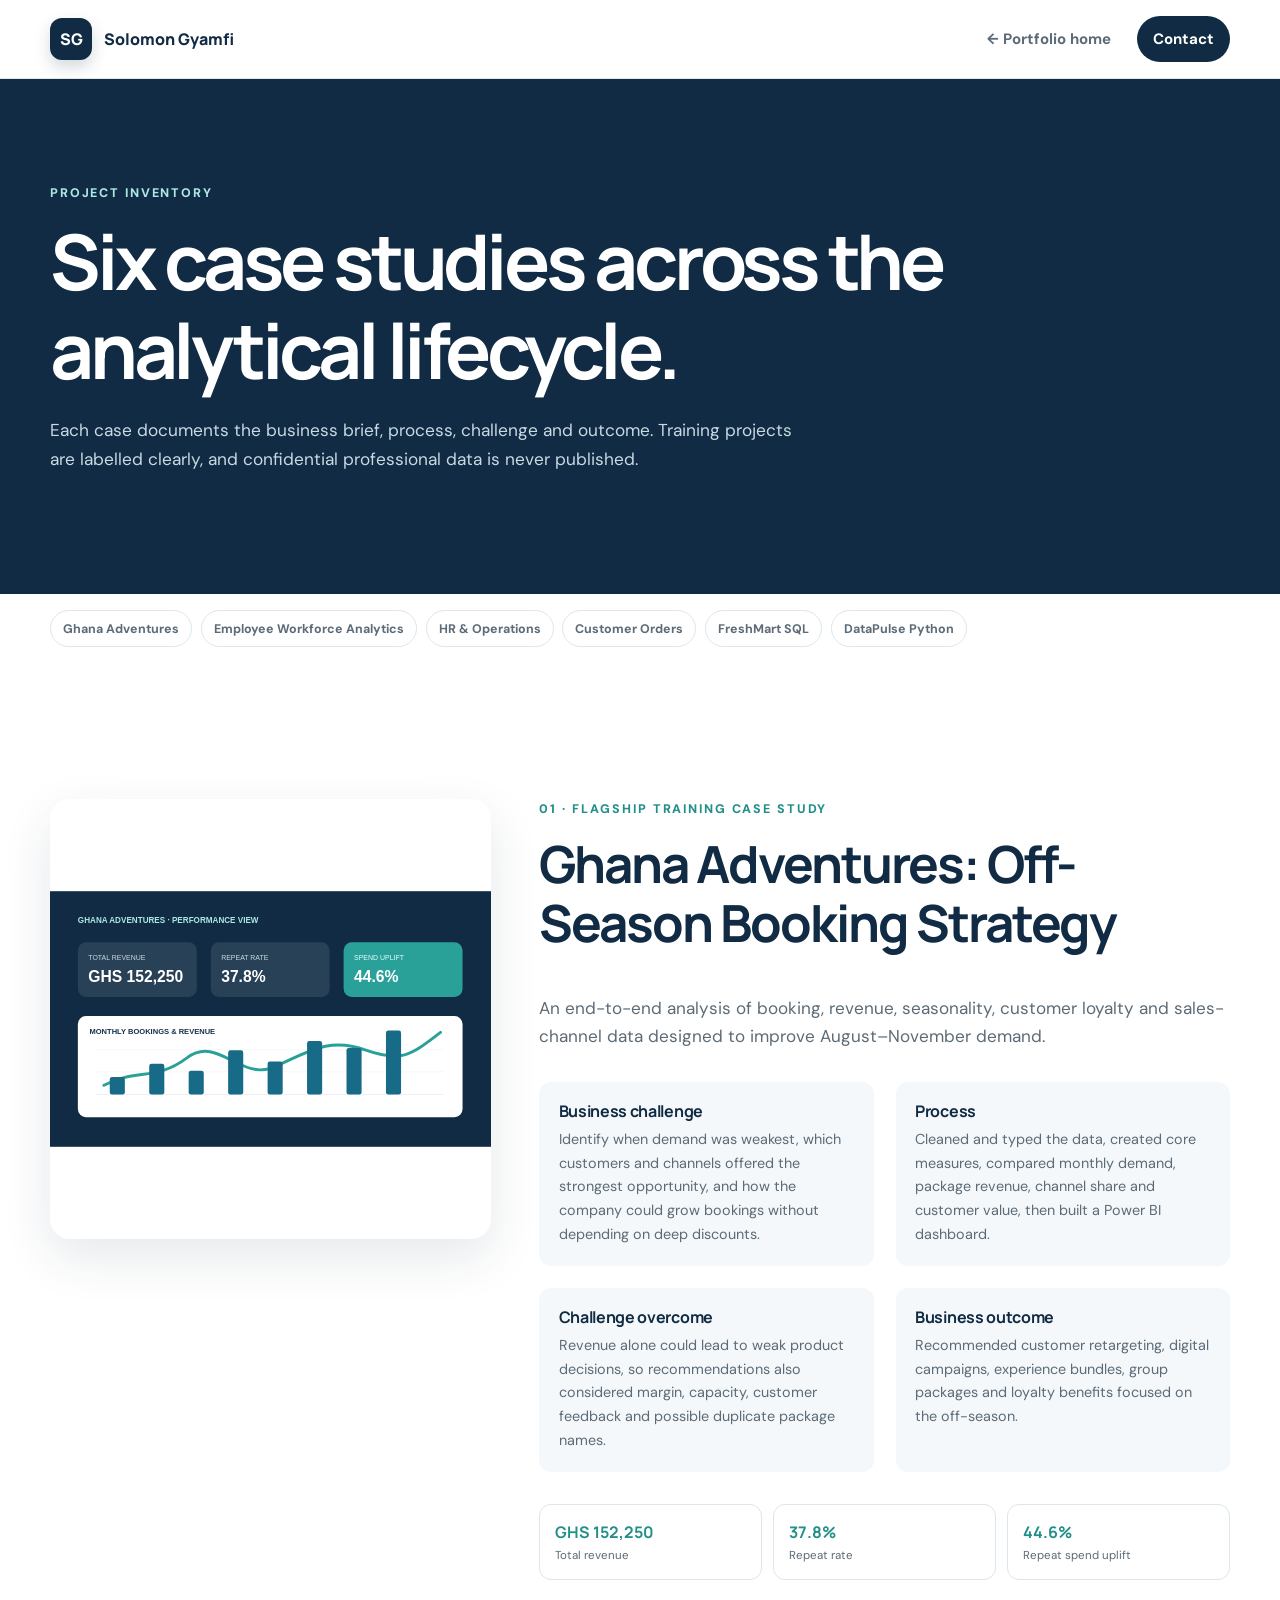
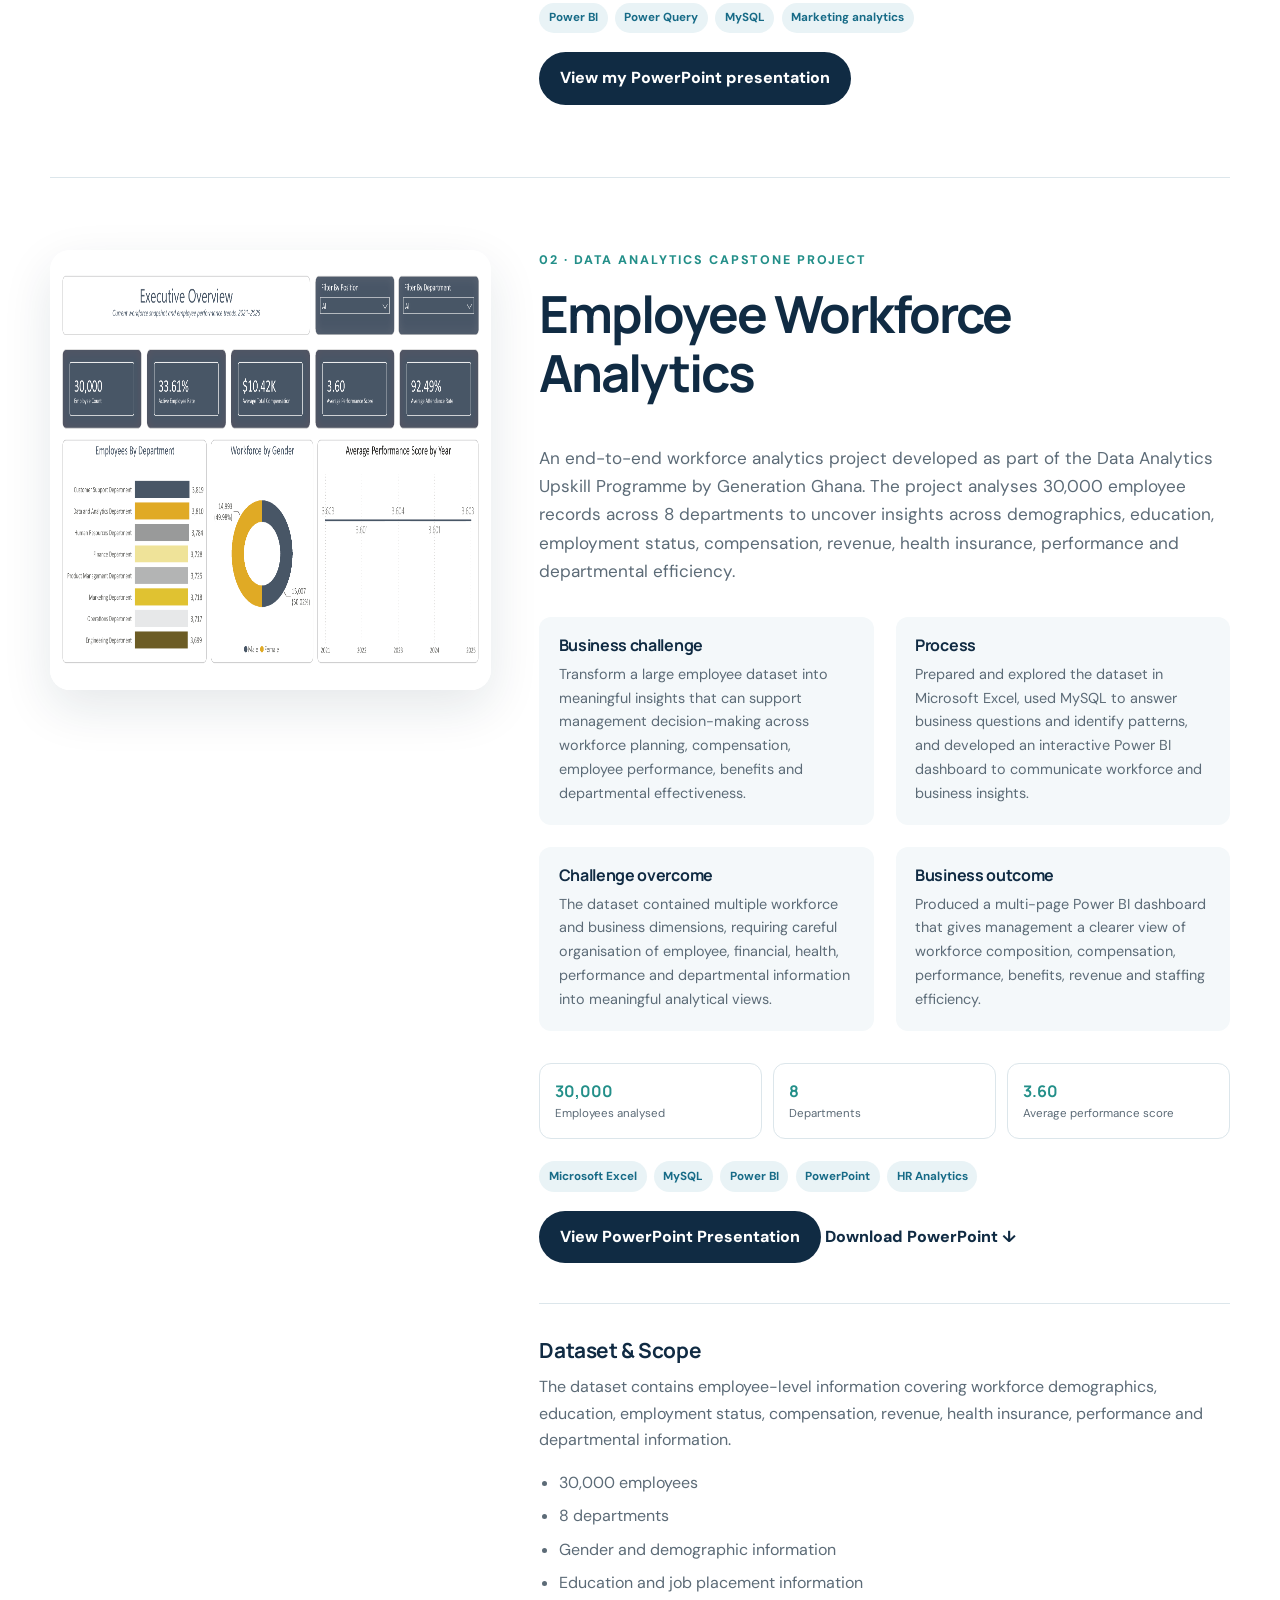
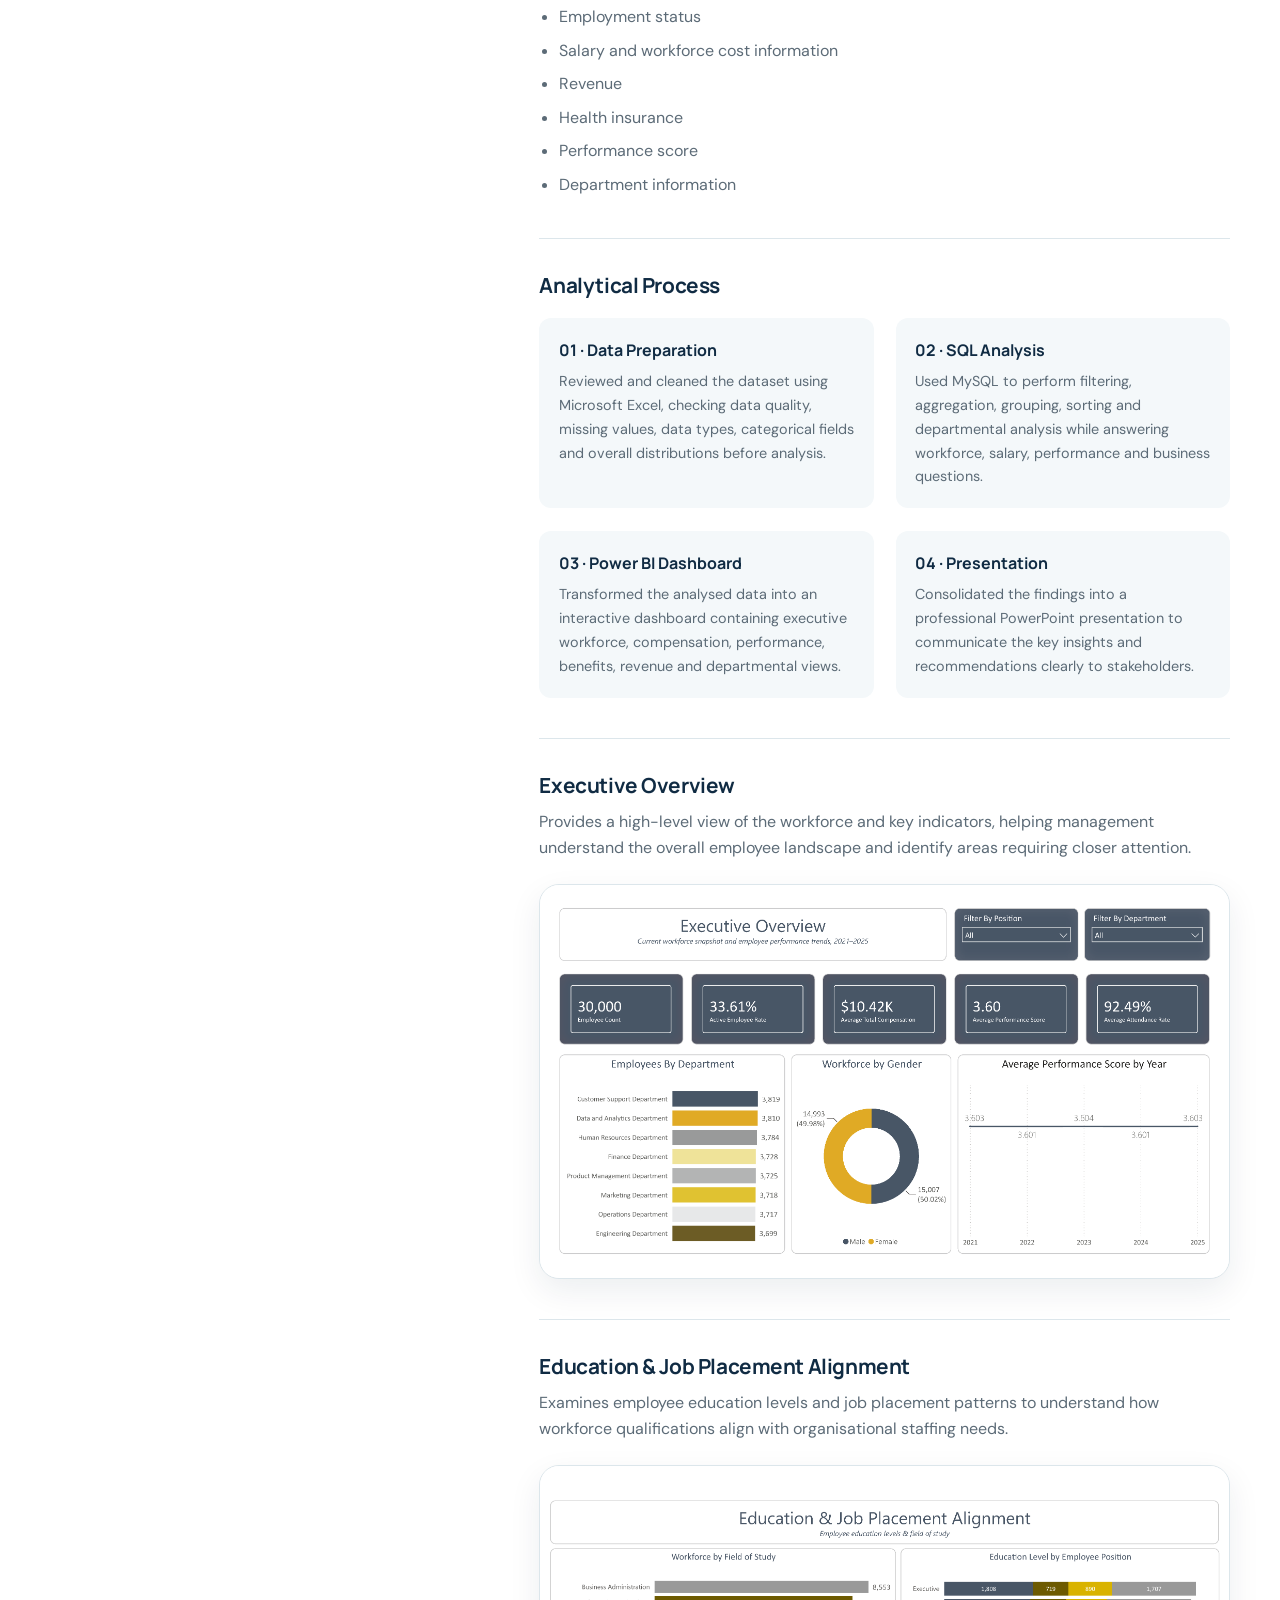
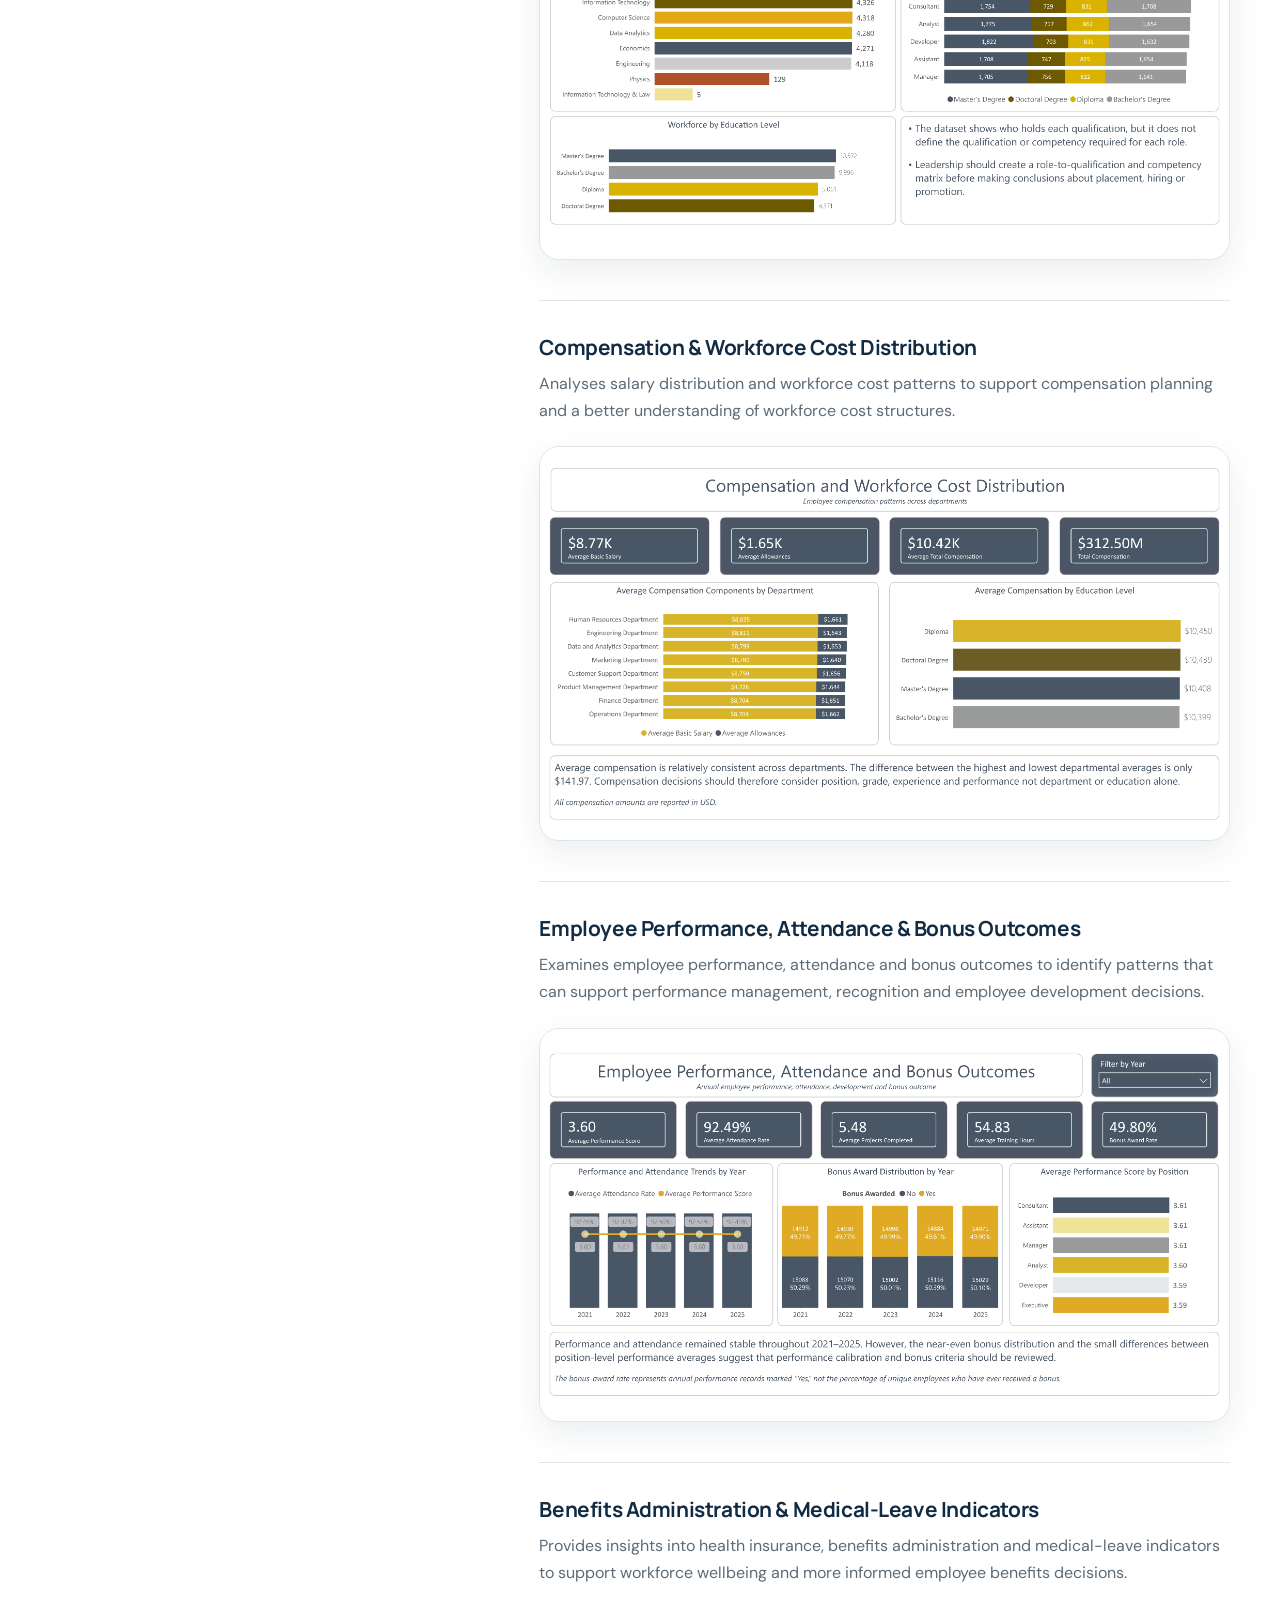
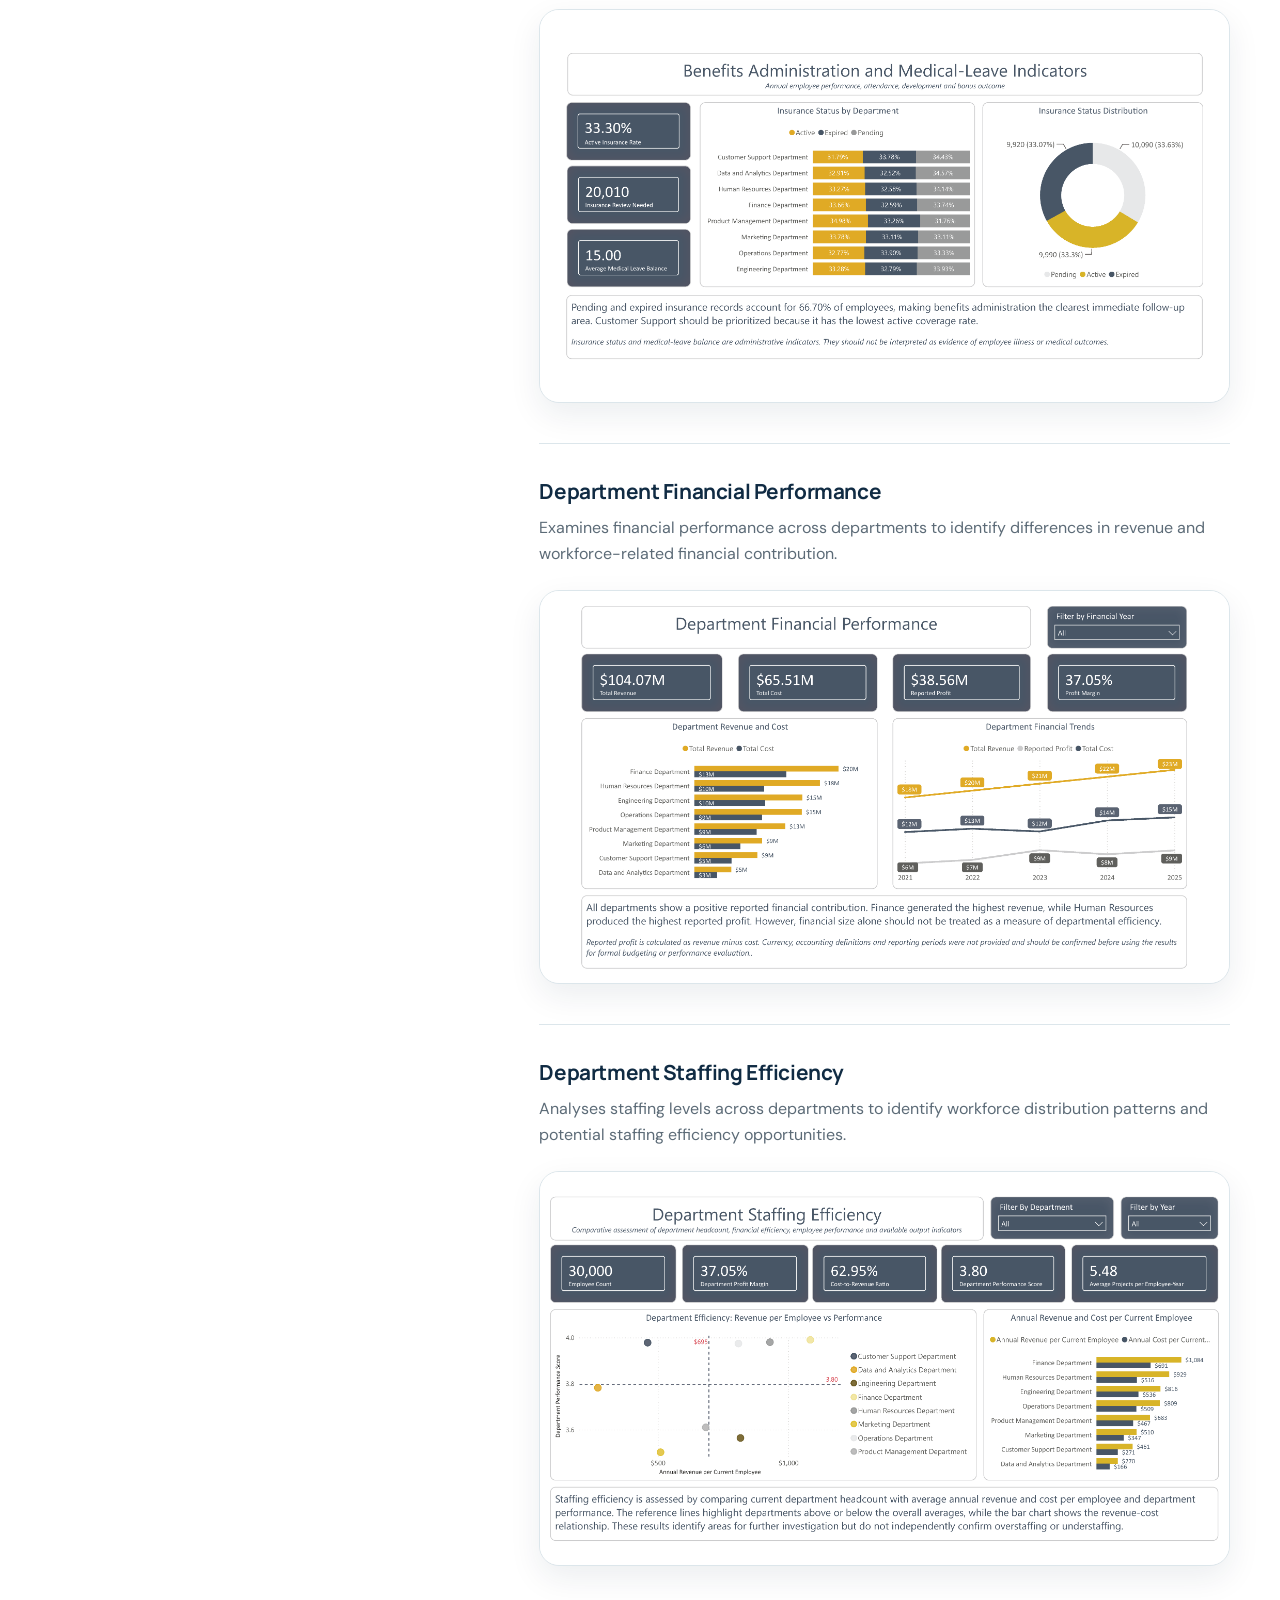
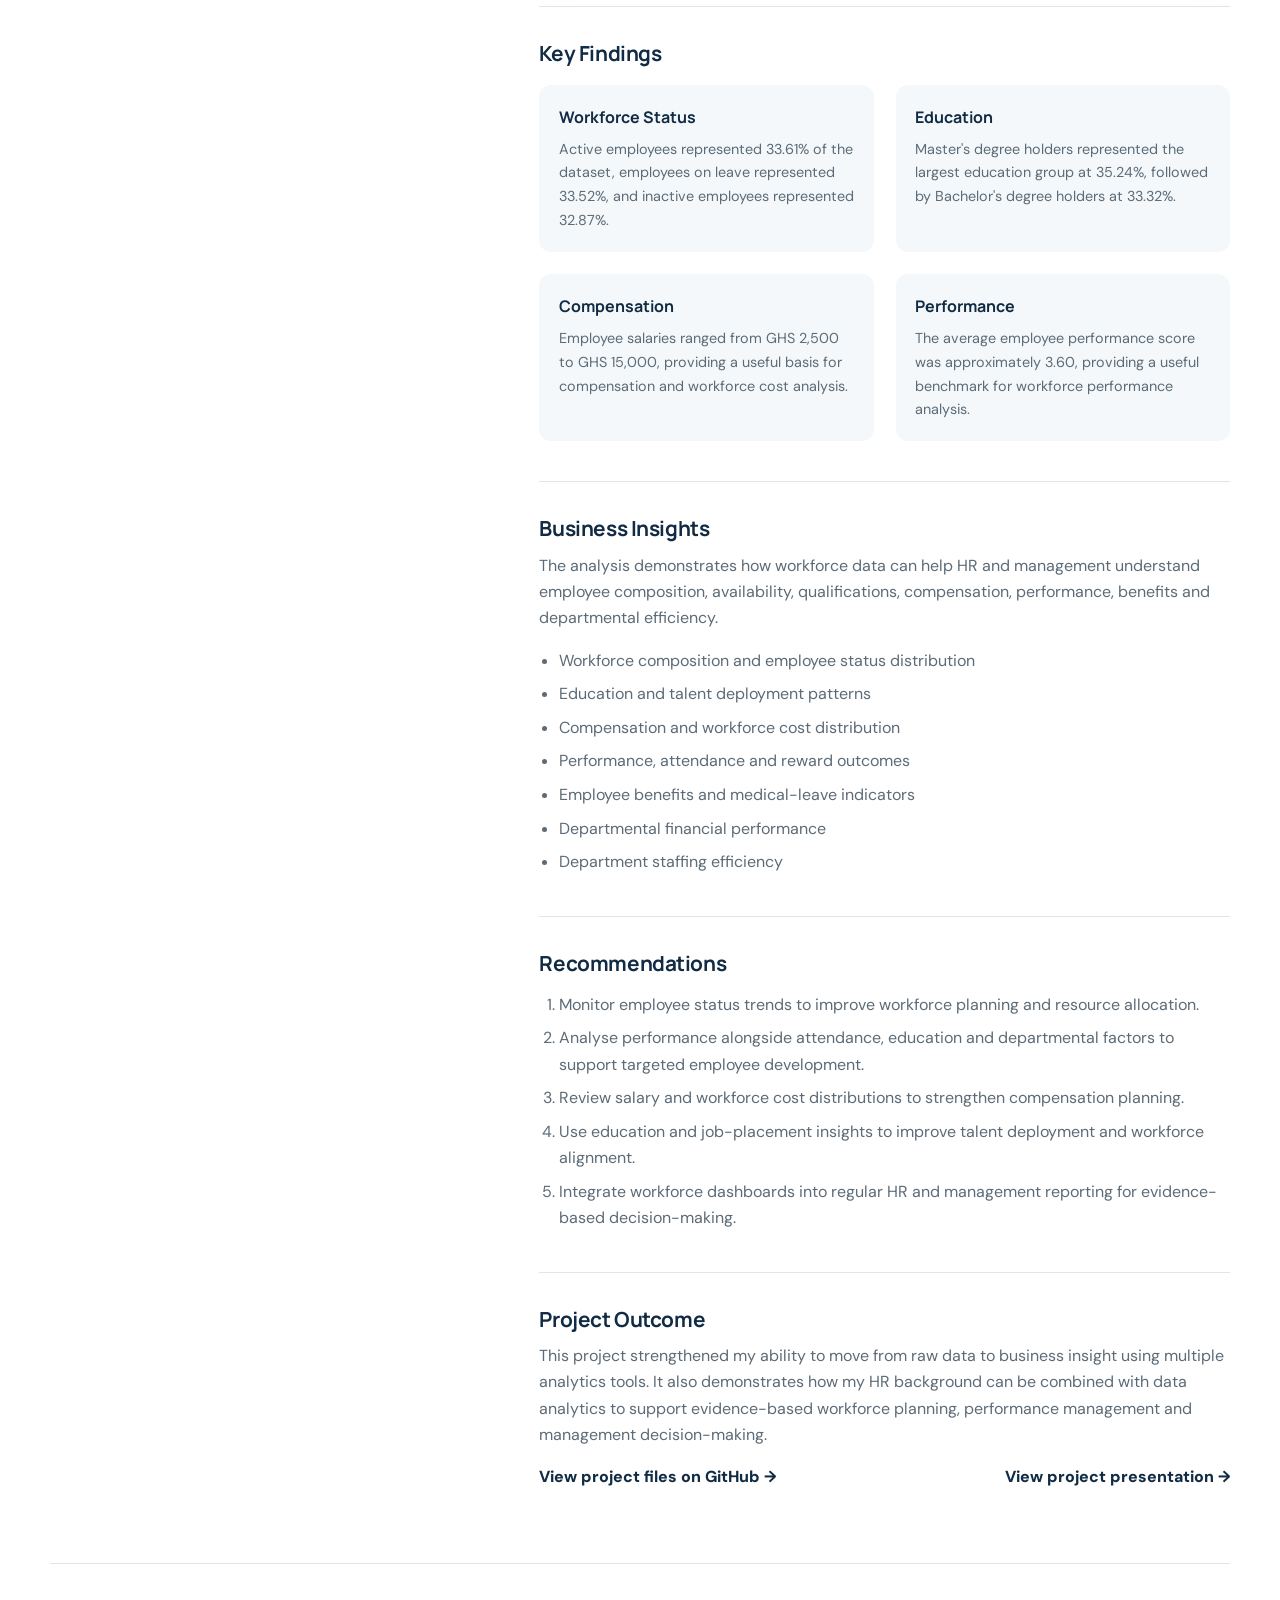
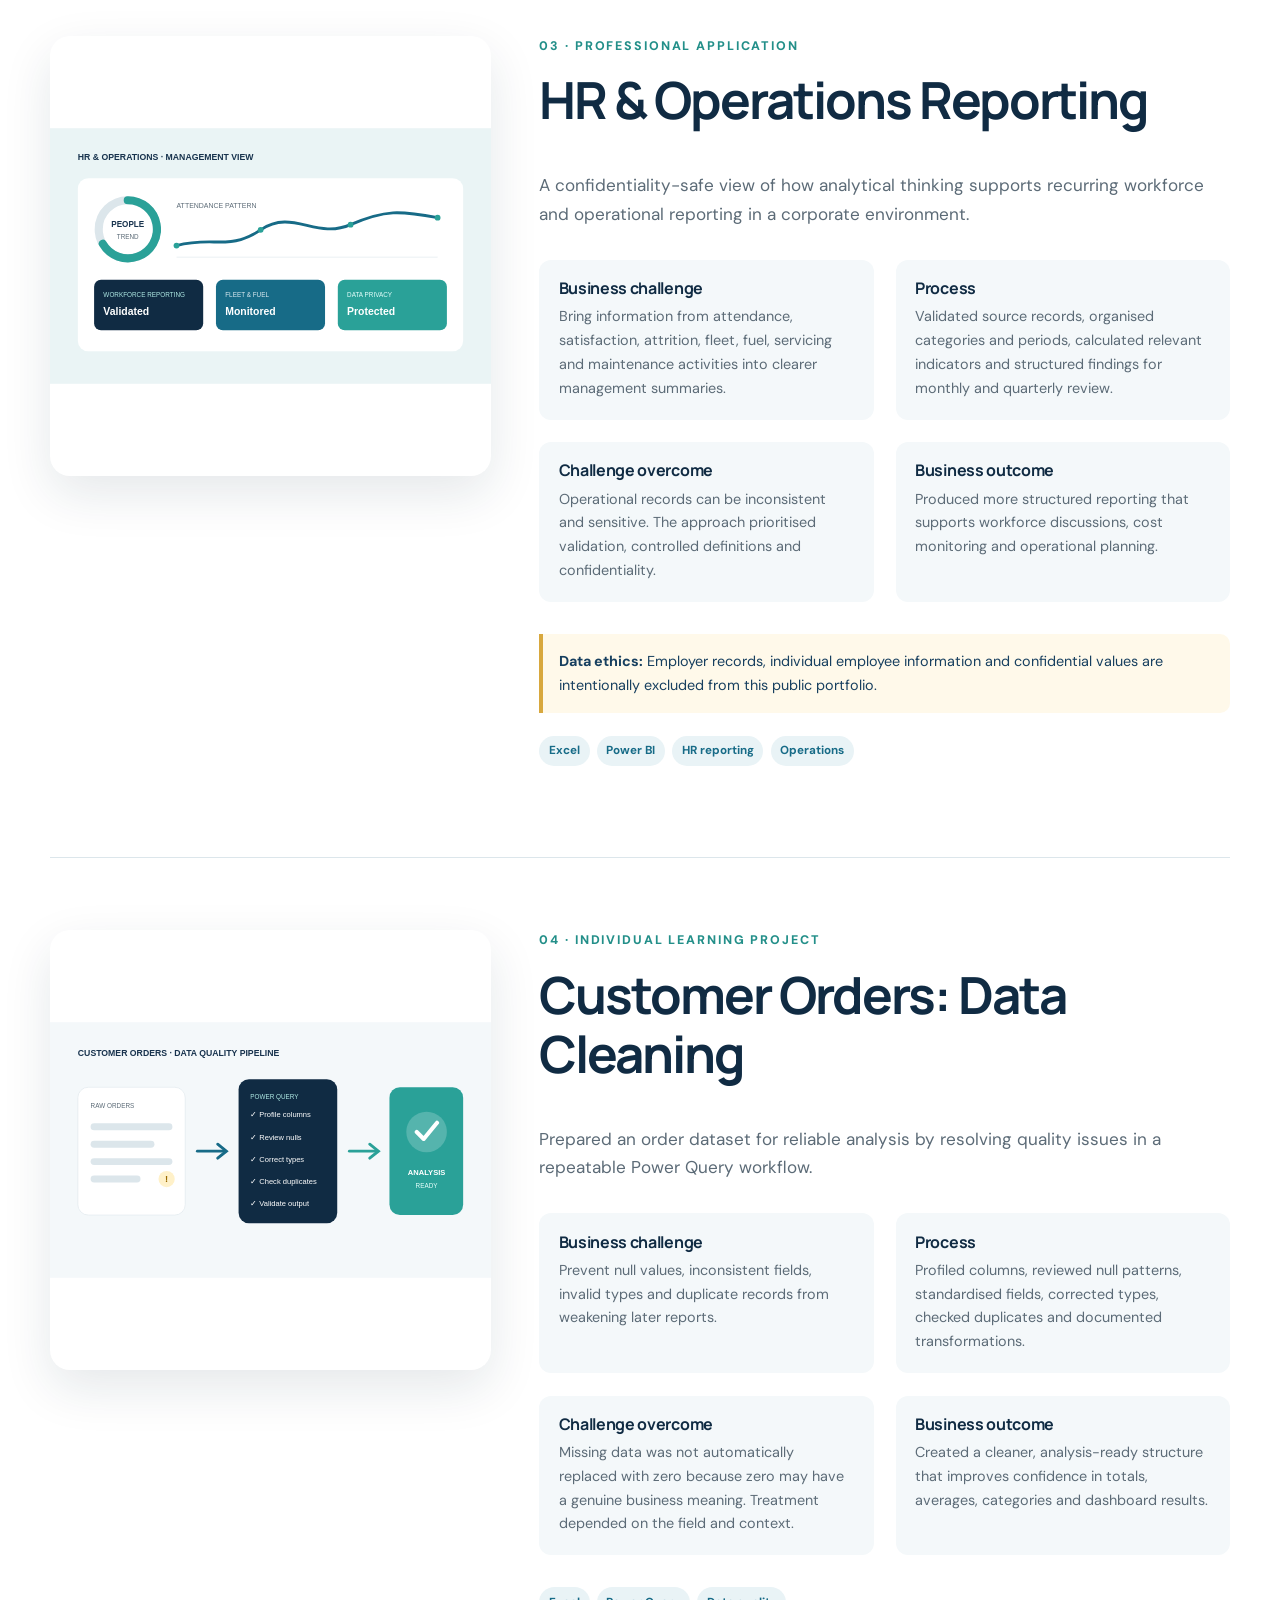
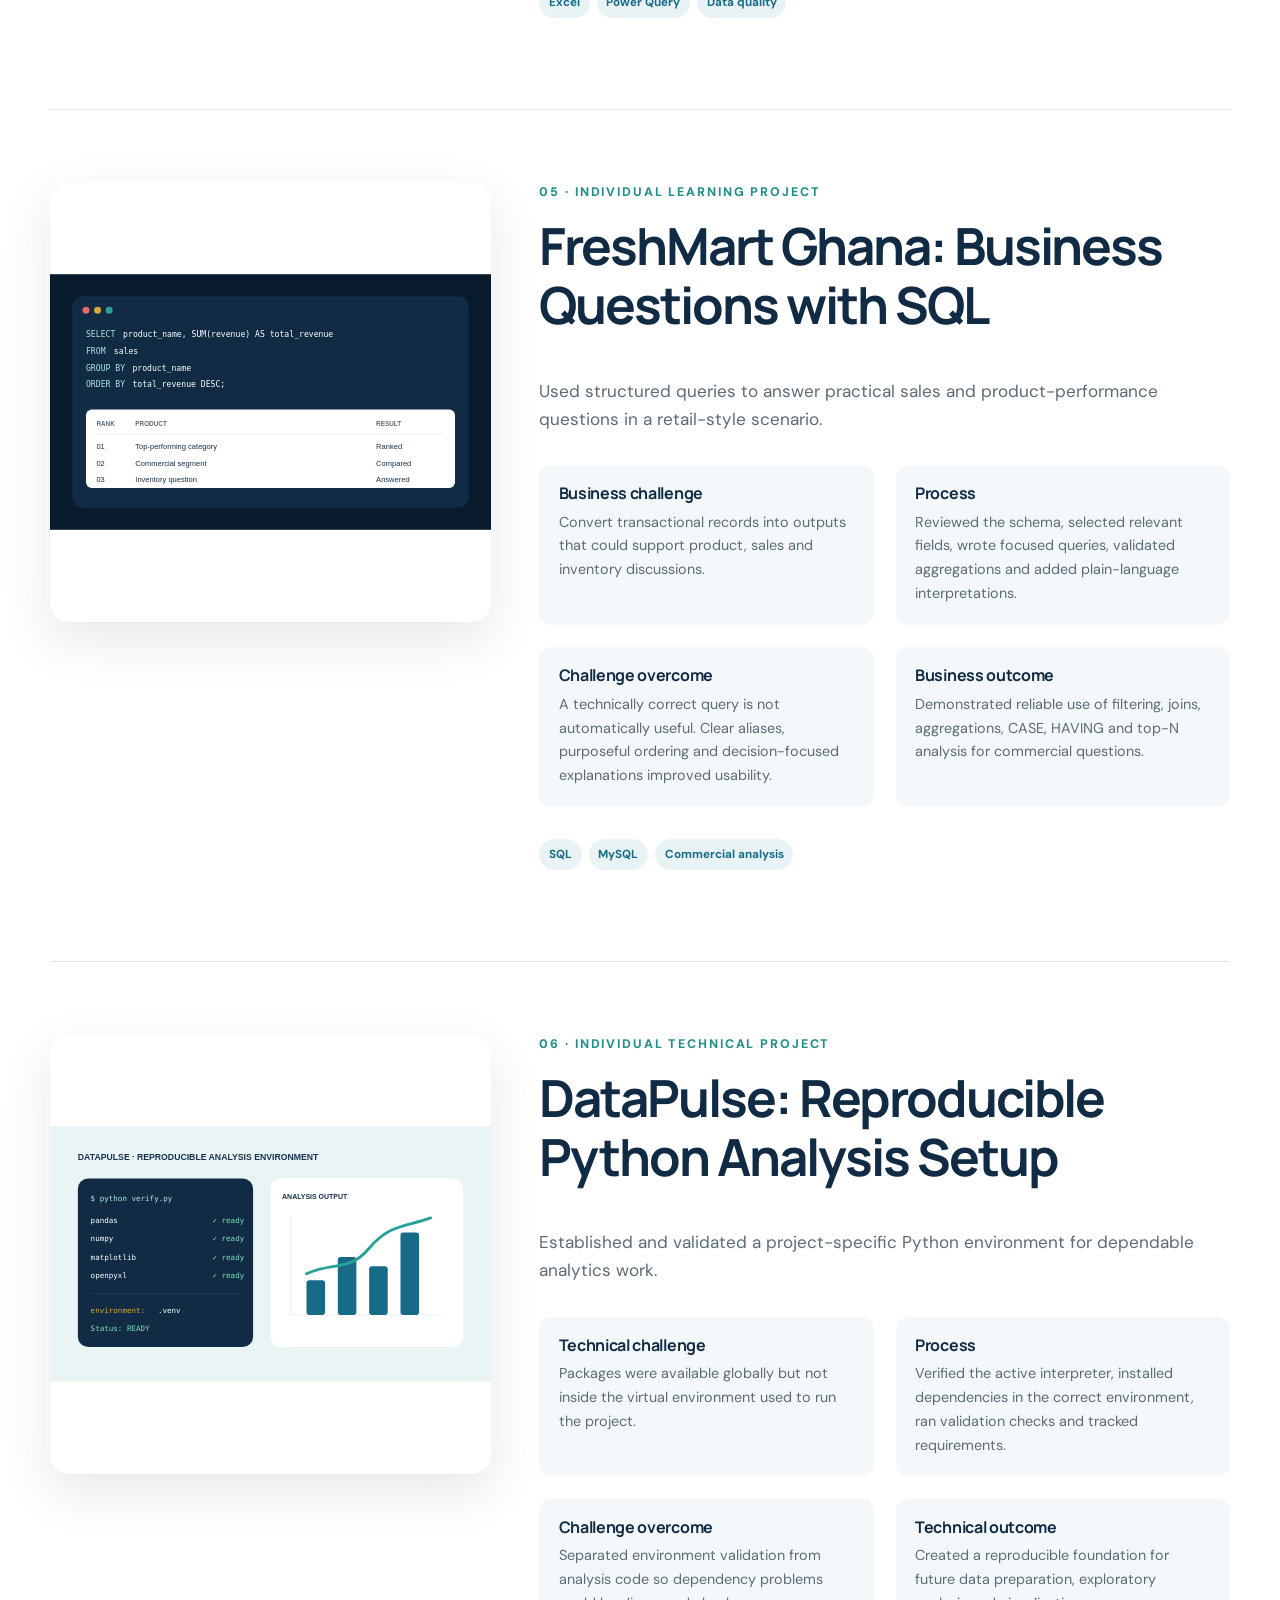
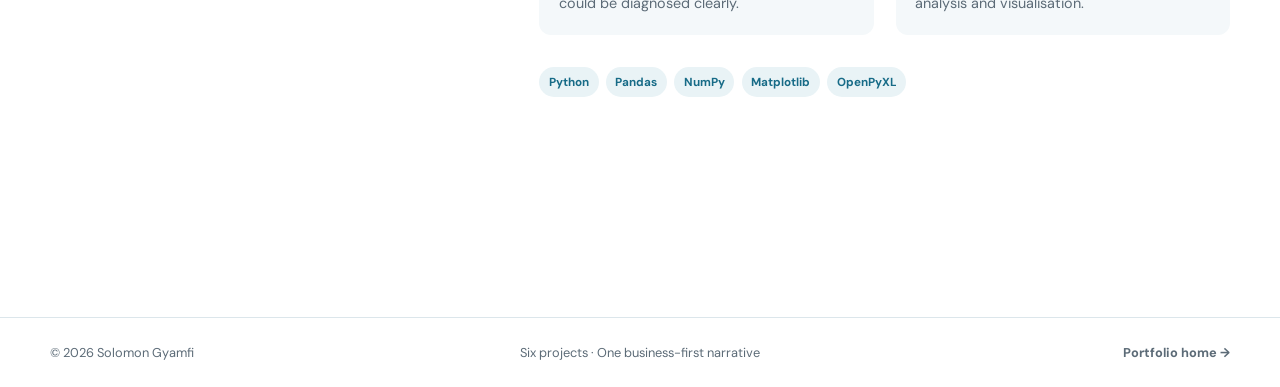
==== commit e767cc42: "Replace JPG images with PNG in projects.html" ====
--- a/projects.html
+++ b/projects.html
@@ -62,7 +62,7 @@
       <article class="case-study reveal" id="employee-workforce-analytics">
 
         <div class="case-image">
-          <img src="projects/employee-workforce-analytics/screenshots/executive-overview.jpg"
+          <img src="projects/employee-workforce-analytics/screenshots/executive-overview.png"
             alt="Employee Workforce Analytics Executive Overview dashboard"
             width="760"
             height="440">
@@ -243,7 +243,7 @@
             </p>
 
             <img
-              src="projects/employee-workforce-analytics/screenshots/executive-overview.jpg"
+              src="projects/employee-workforce-analytics/screenshots/executive-overview.png"
               alt="Executive Overview dashboard"
               class="case-detail-image">
           </section>
@@ -259,7 +259,7 @@
             </p>
 
             <img
-              src="projects/employee-workforce-analytics/screenshots/education-job-placement-alignment.jpg"
+              src="projects/employee-workforce-analytics/screenshots/education-job-placement-alignment.png"
               alt="Education and Job Placement Alignment dashboard"
               class="case-detail-image">
           </section>
@@ -275,7 +275,7 @@
             </p>
 
             <img
-              src="projects/employee-workforce-analytics/screenshots/compensation-workforce-cost-distribution.jpg"
+              src="projects/employee-workforce-analytics/screenshots/compensation-workforce-cost-distribution.png"
               alt="Compensation and Workforce Cost Distribution dashboard"
               class="case-detail-image">
           </section>
@@ -291,7 +291,7 @@
             </p>
 
             <img
-              src="projects/employee-workforce-analytics/screenshots/performance-attendance-bonus-outcomes.jpg"
+              src="projects/employee-workforce-analytics/screenshots/performance-attendance-bonus-outcomes.png"
               alt="Employee Performance Attendance and Bonus Outcomes dashboard"
               class="case-detail-image">
           </section>
@@ -307,7 +307,7 @@
             </p>
 
             <img
-              src="projects/employee-workforce-analytics/screenshots/benefits-medical-leave-indicators.jpg"
+              src="projects/employee-workforce-analytics/screenshots/benefits-medical-leave-indicators.png"
               alt="Benefits Administration and Medical Leave Indicators dashboard"
               class="case-detail-image">
           </section>
@@ -323,7 +323,7 @@
             </p>
 
             <img
-              src="projects/employee-workforce-analytics/screenshots/department-financial-performance.jpg"
+              src="projects/employee-workforce-analytics/screenshots/department-financial-performance.png"
               alt="Department Financial Performance dashboard"
               class="case-detail-image">
           </section>
@@ -339,7 +339,7 @@
             </p>
 
             <img
-              src="projects/employee-workforce-analytics/screenshots/department-staffing-efficiency.jpg"
+              src="projects/employee-workforce-analytics/screenshots/department-staffing-efficiency.png"
               alt="Department Staffing Efficiency dashboard"
               class="case-detail-image">
           </section>
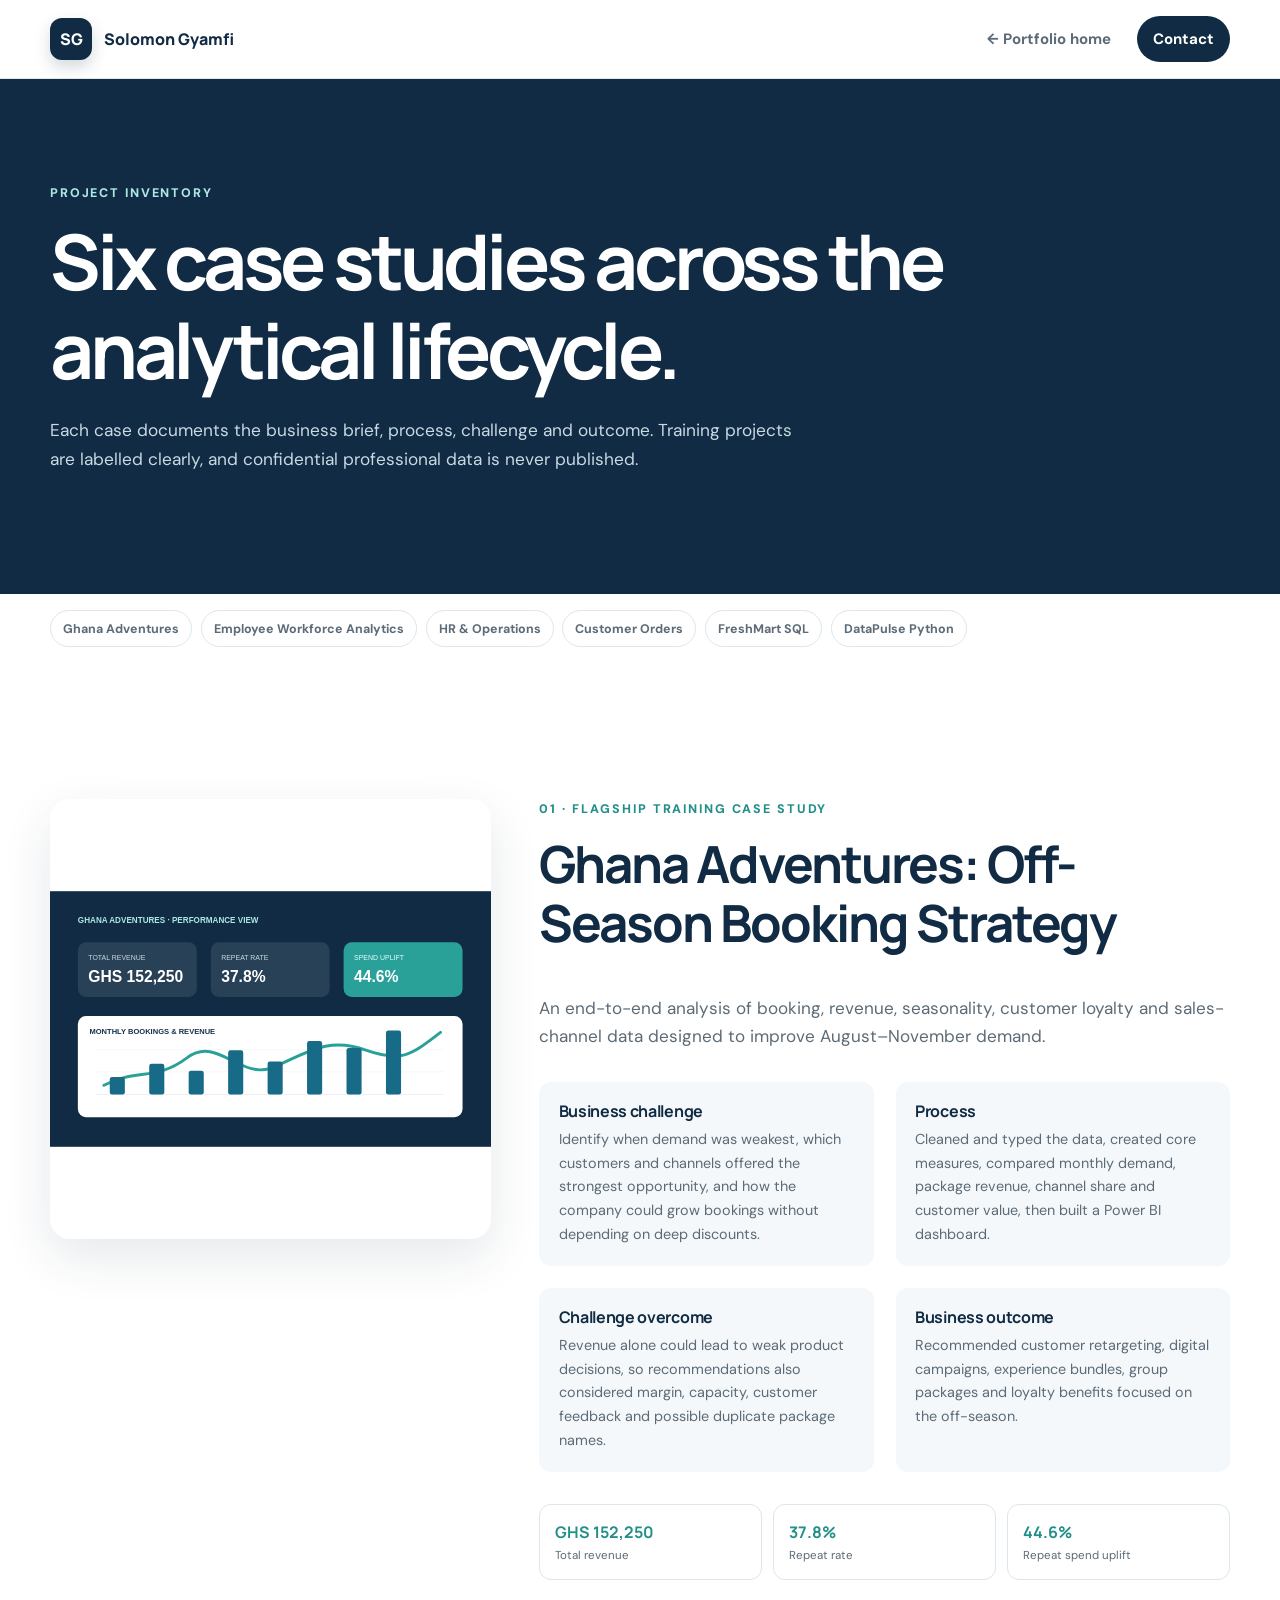
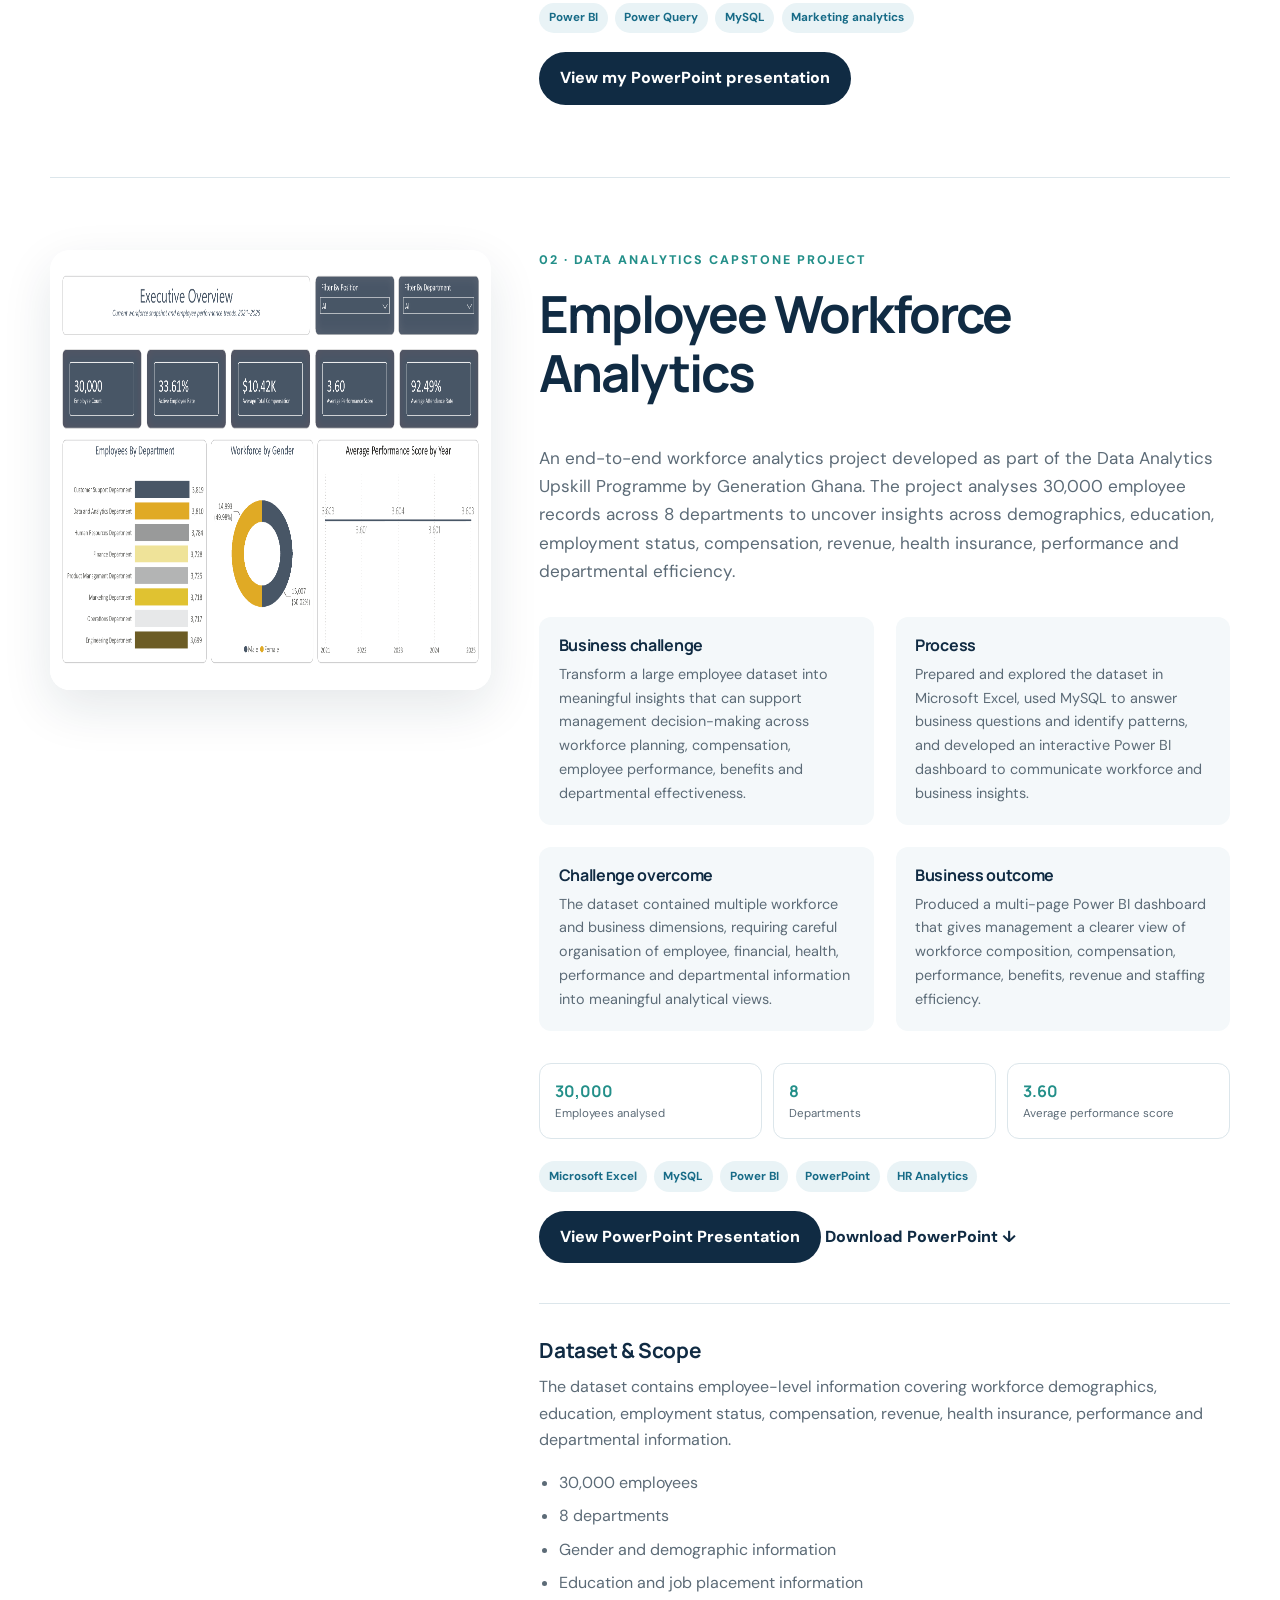
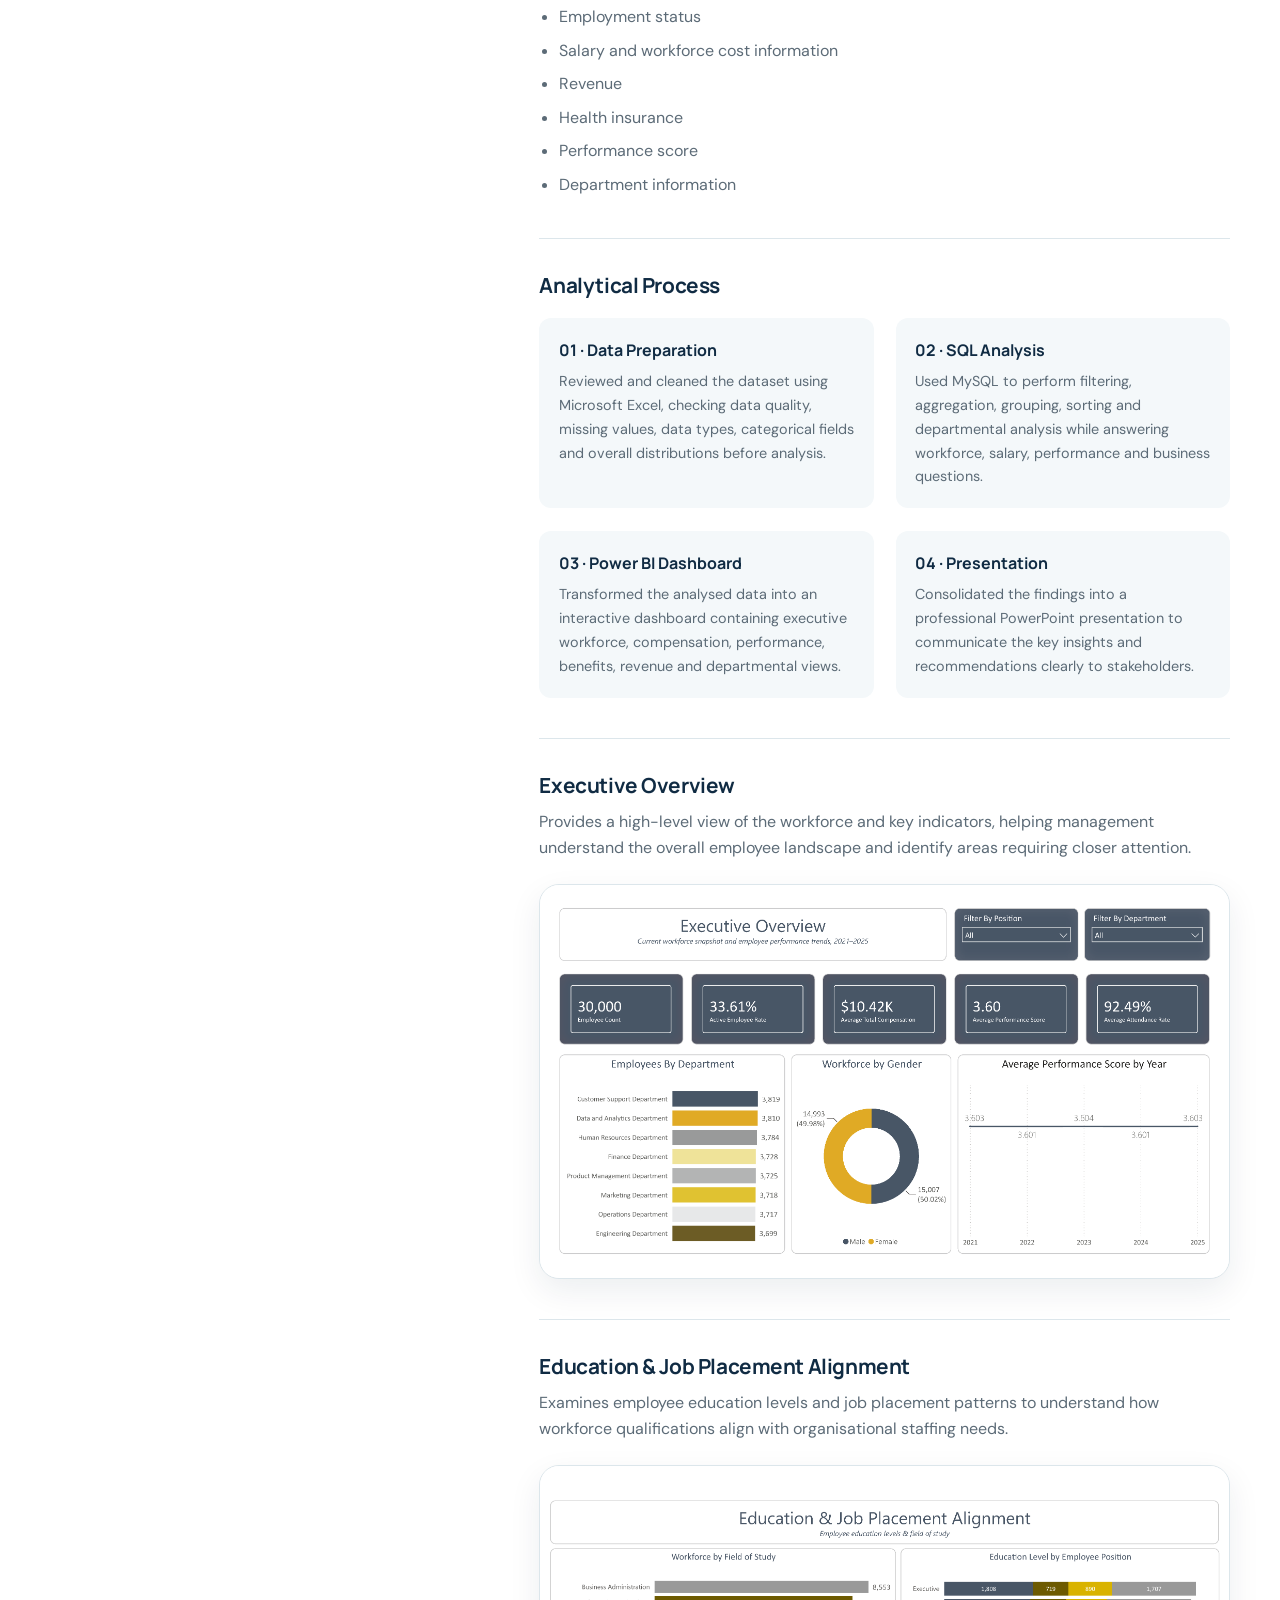
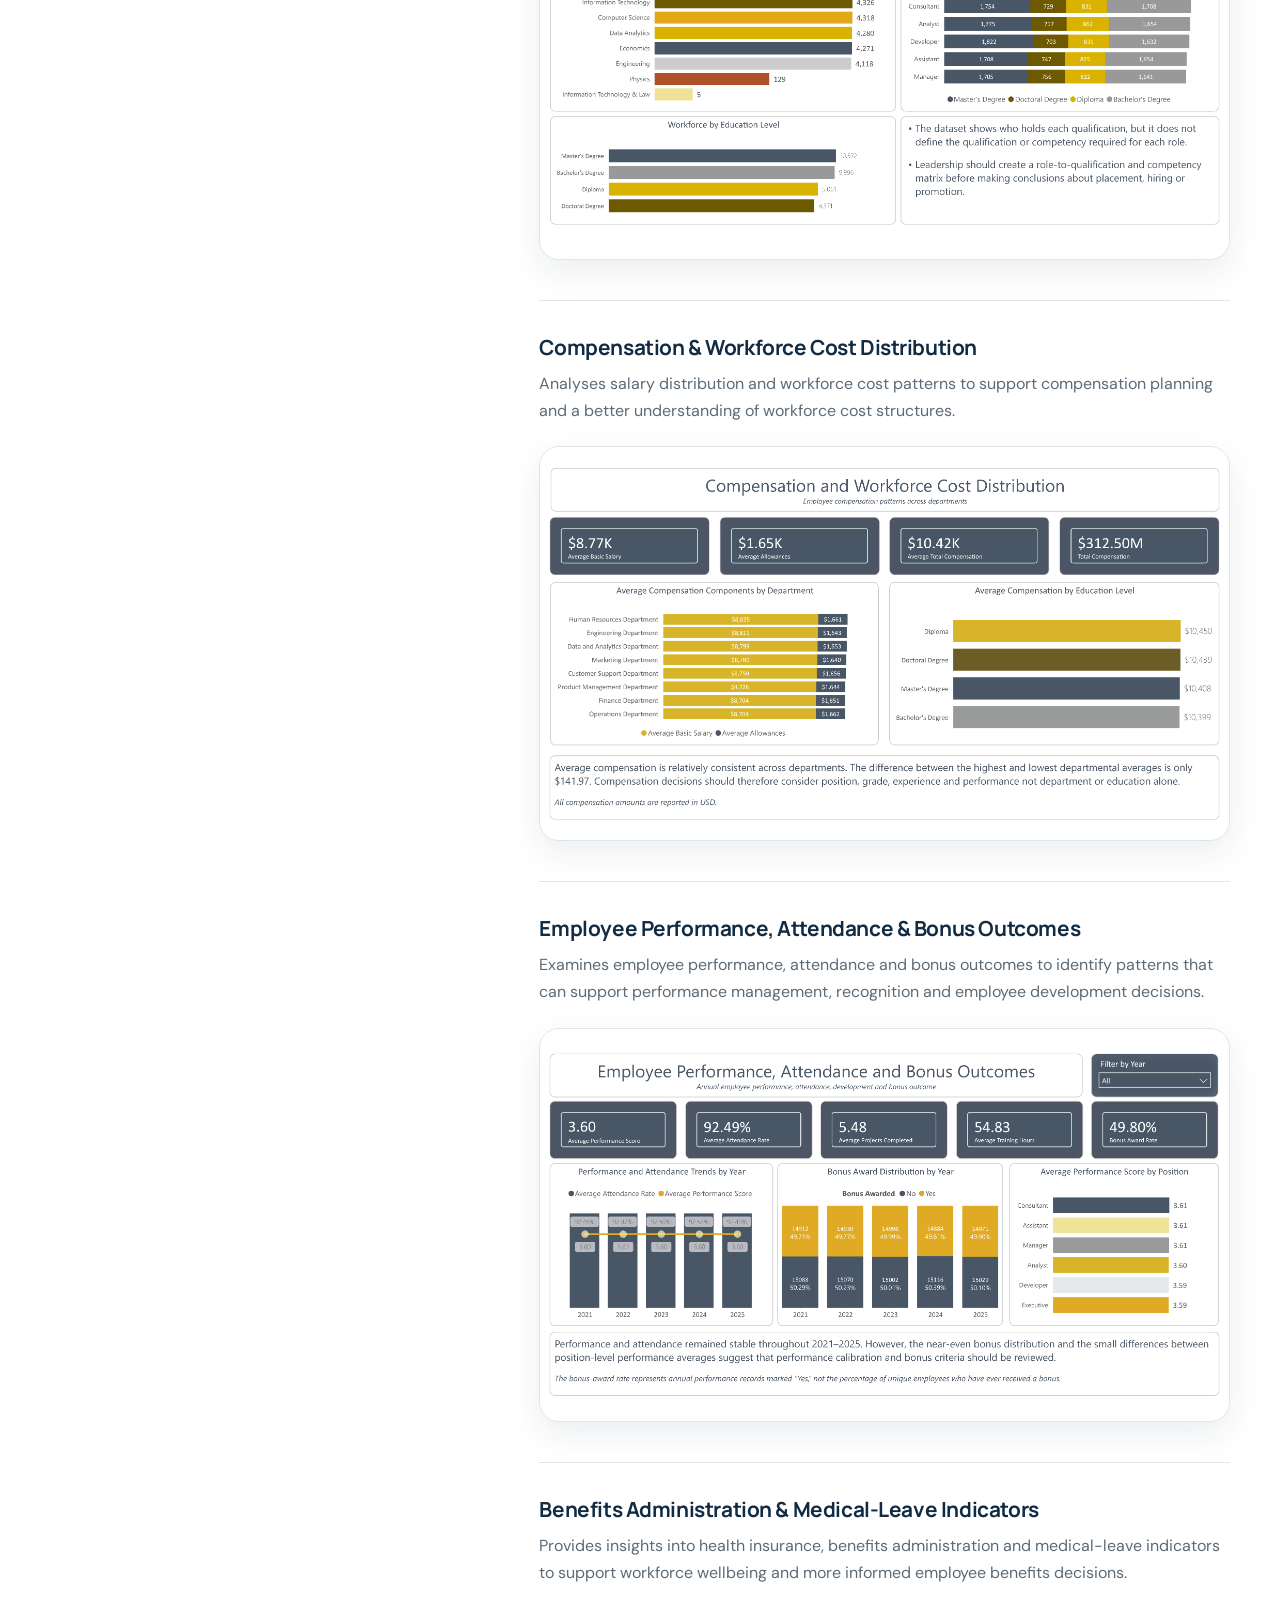
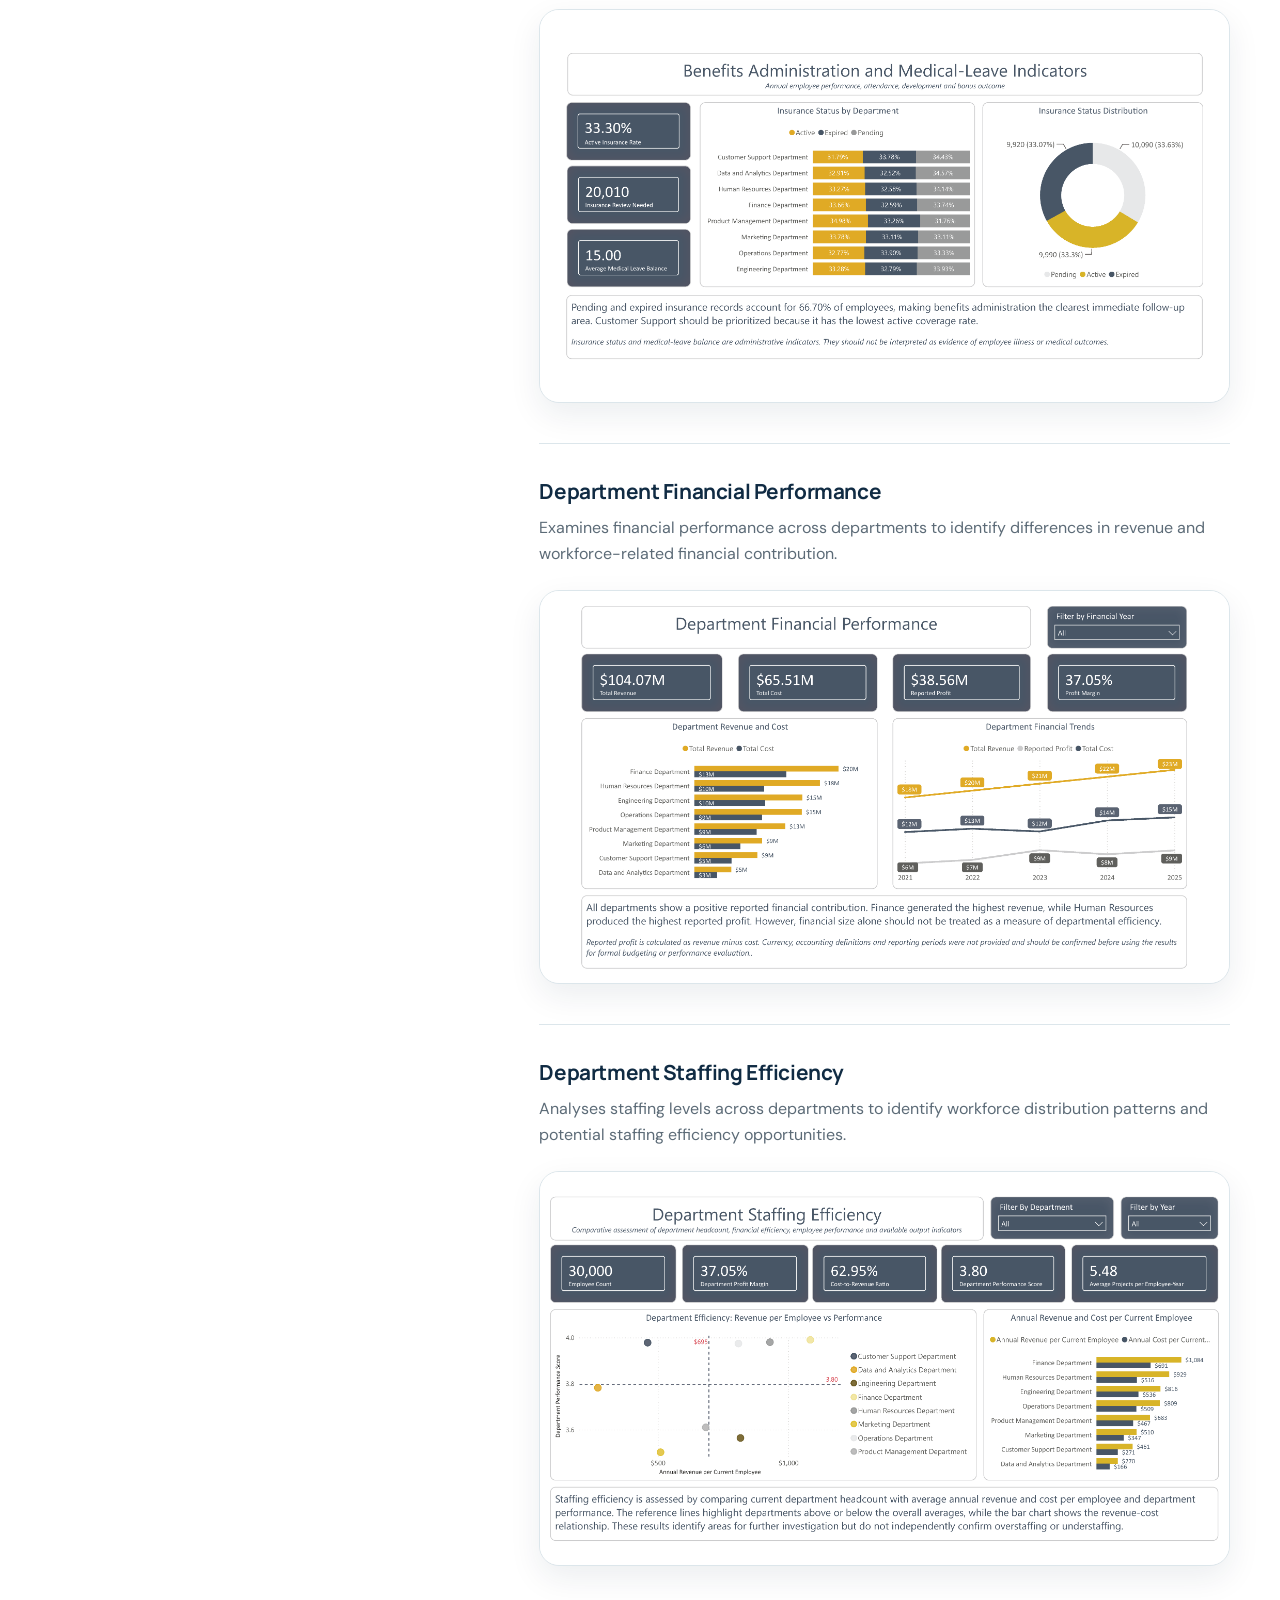
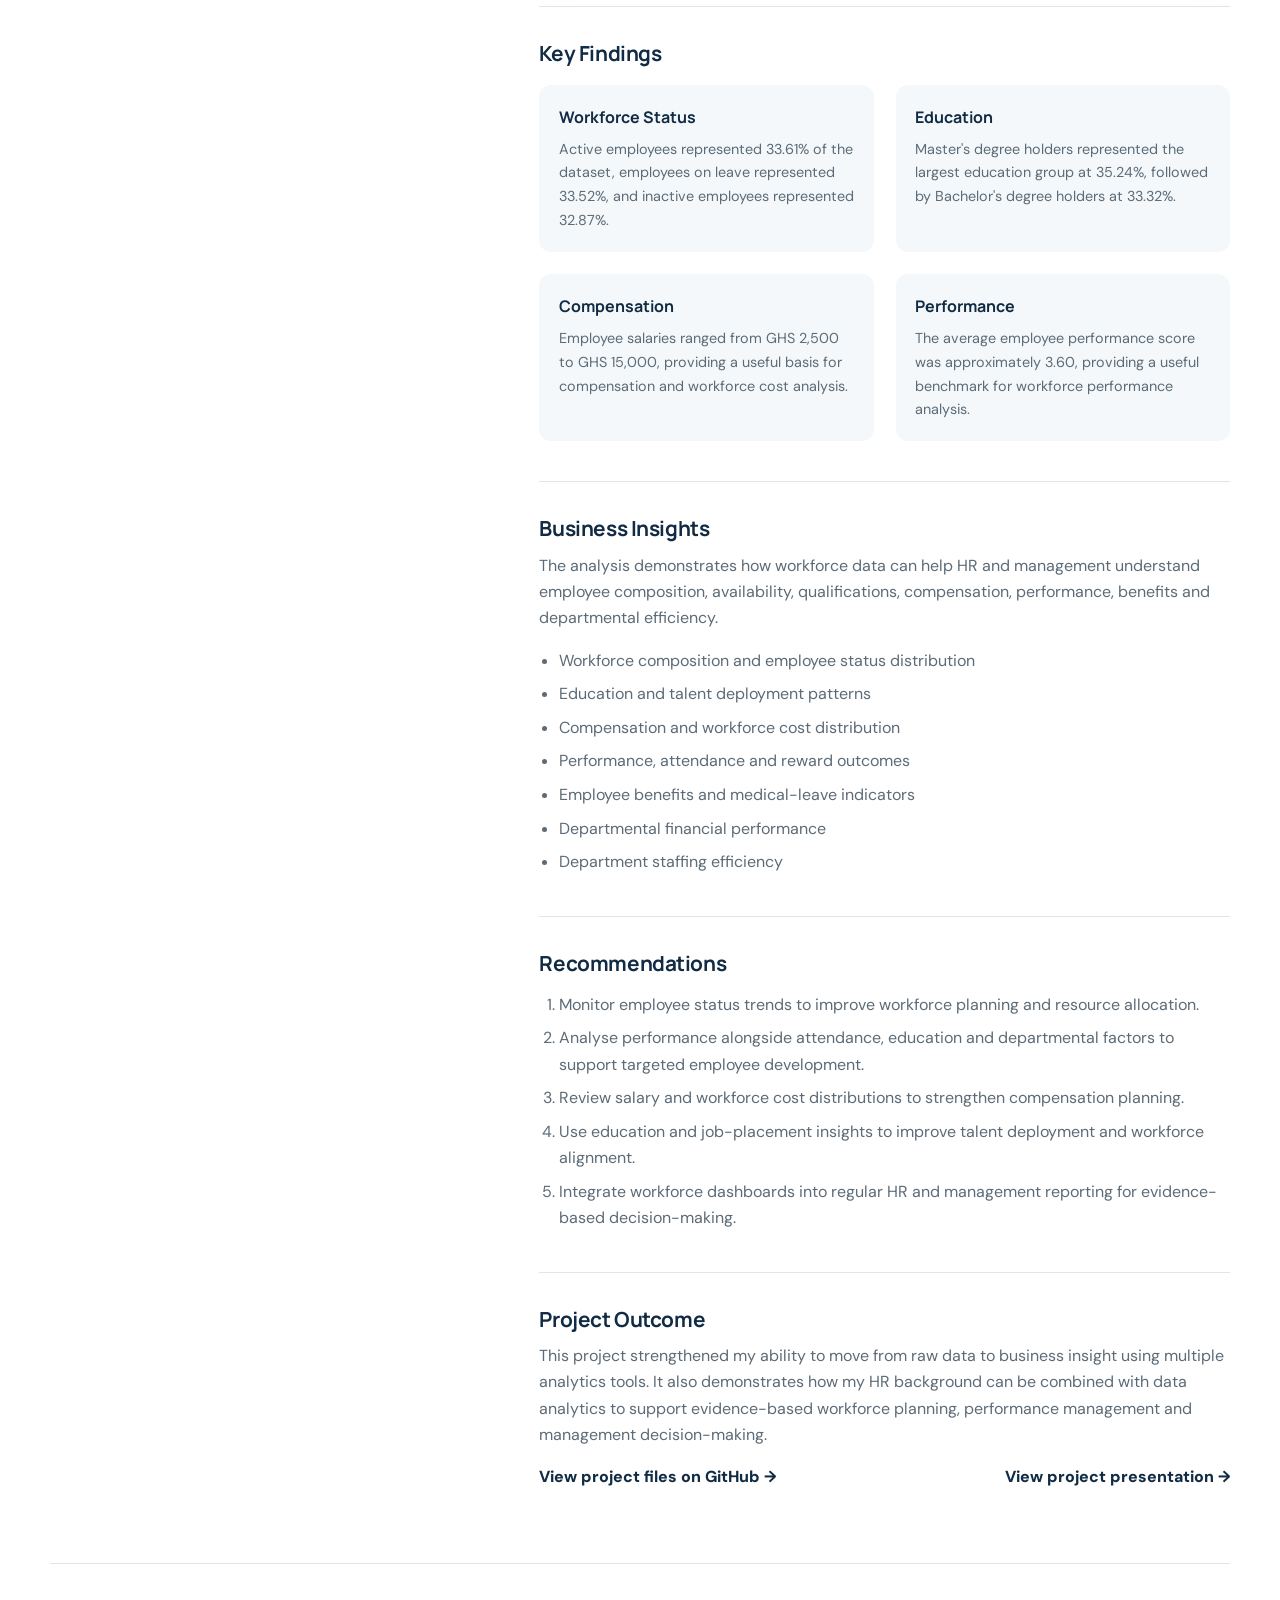
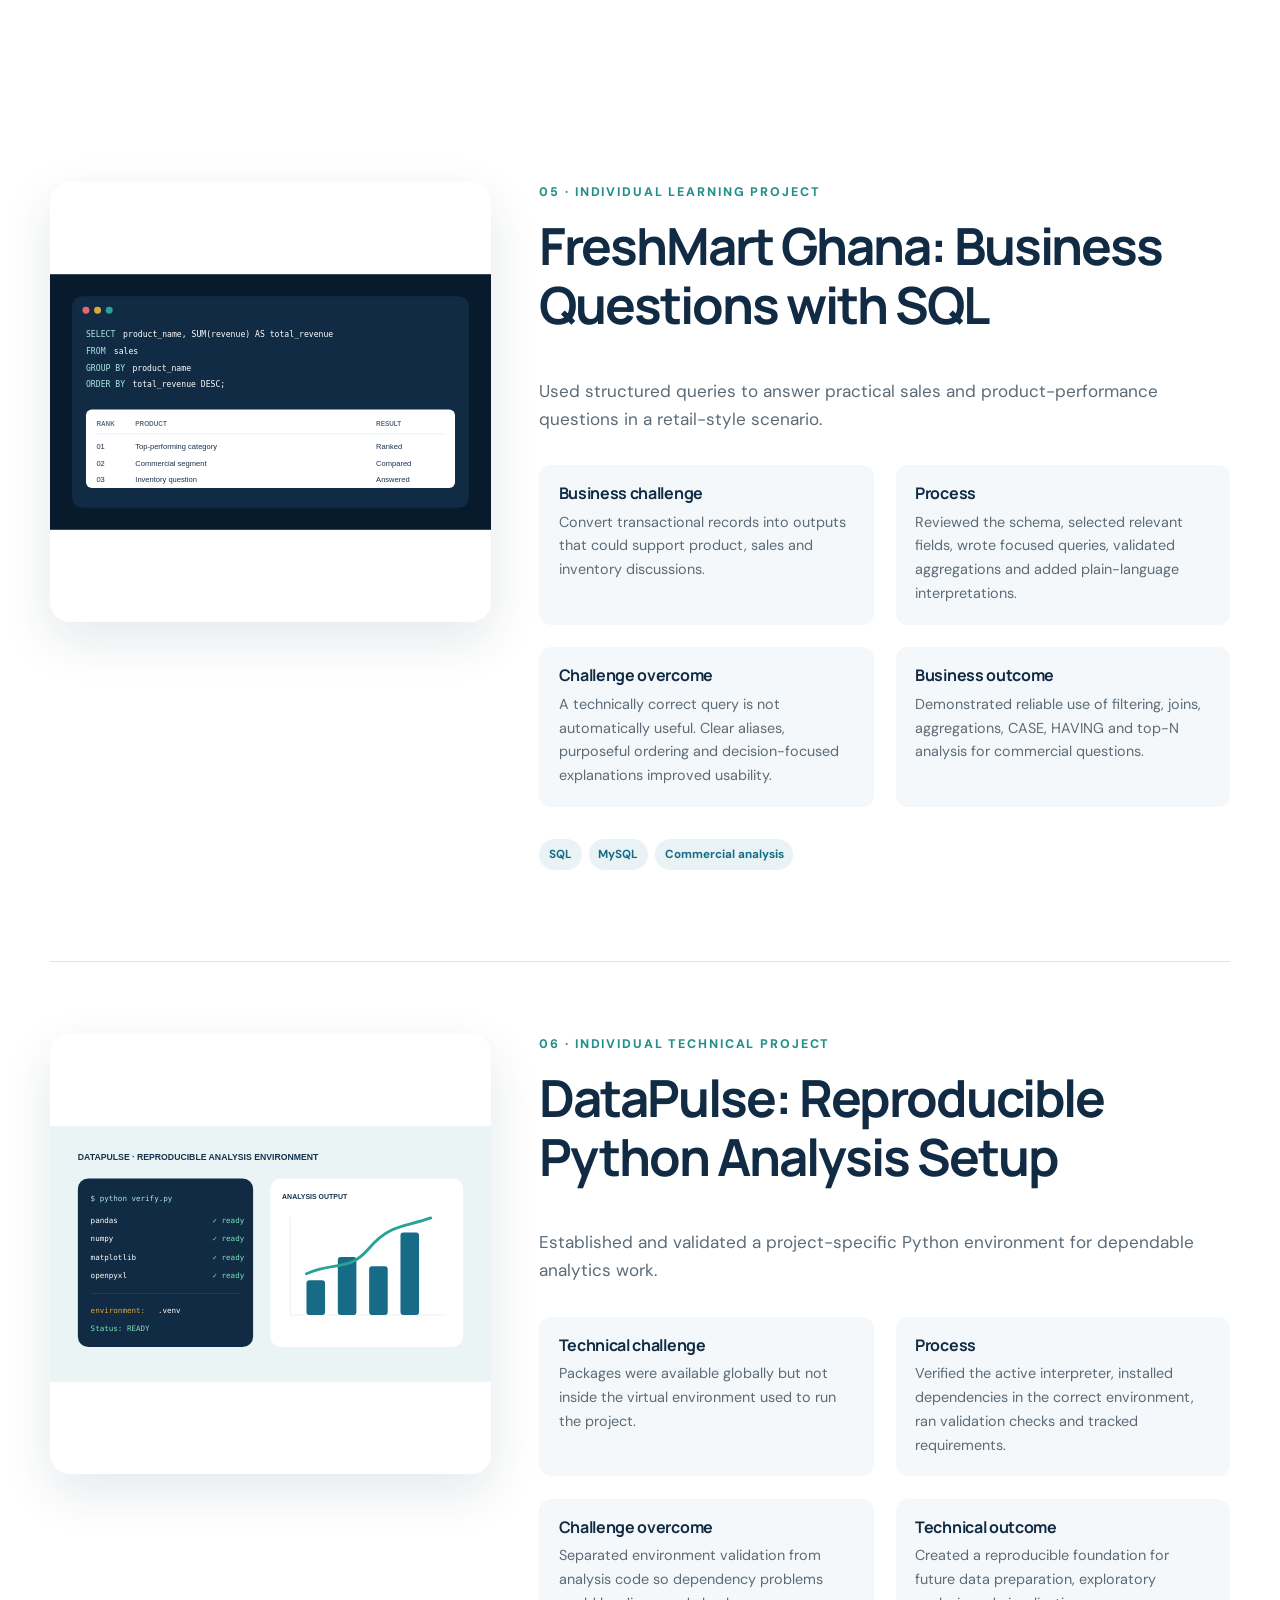
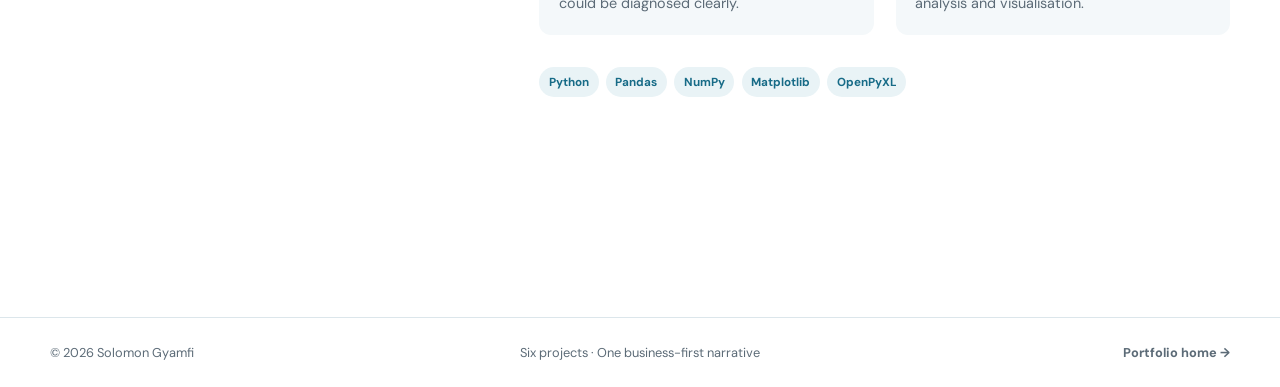
==== commit 10ccd627: "Update projects.html" ====
--- a/projects.html
+++ b/projects.html
@@ -59,7 +59,7 @@
         </div>
       </article>
 
-      <article class="case-study reveal" id="employee-workforce-analytics">
+    <article class="case-study" id="employee-workforce-analytics">
 
         <div class="case-image">
           <img src="projects/employee-workforce-analytics/screenshots/executive-overview.png"
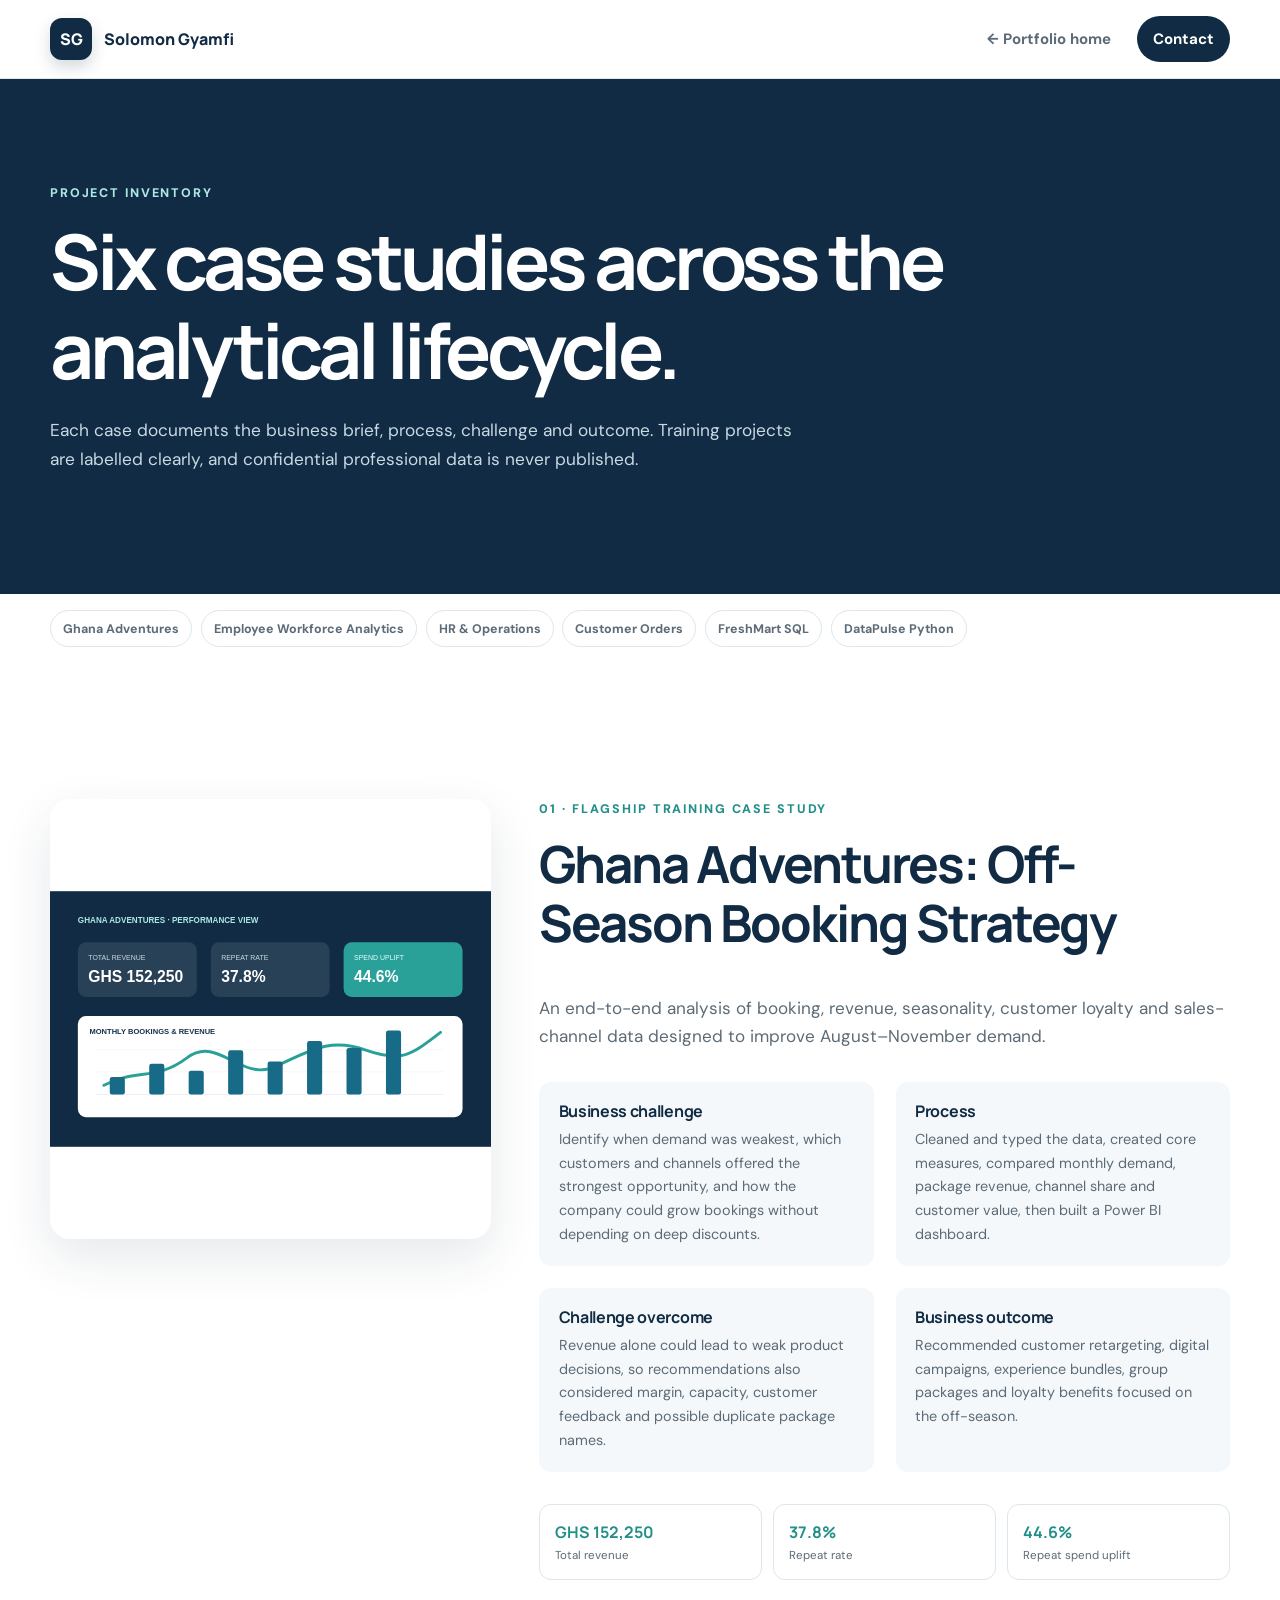
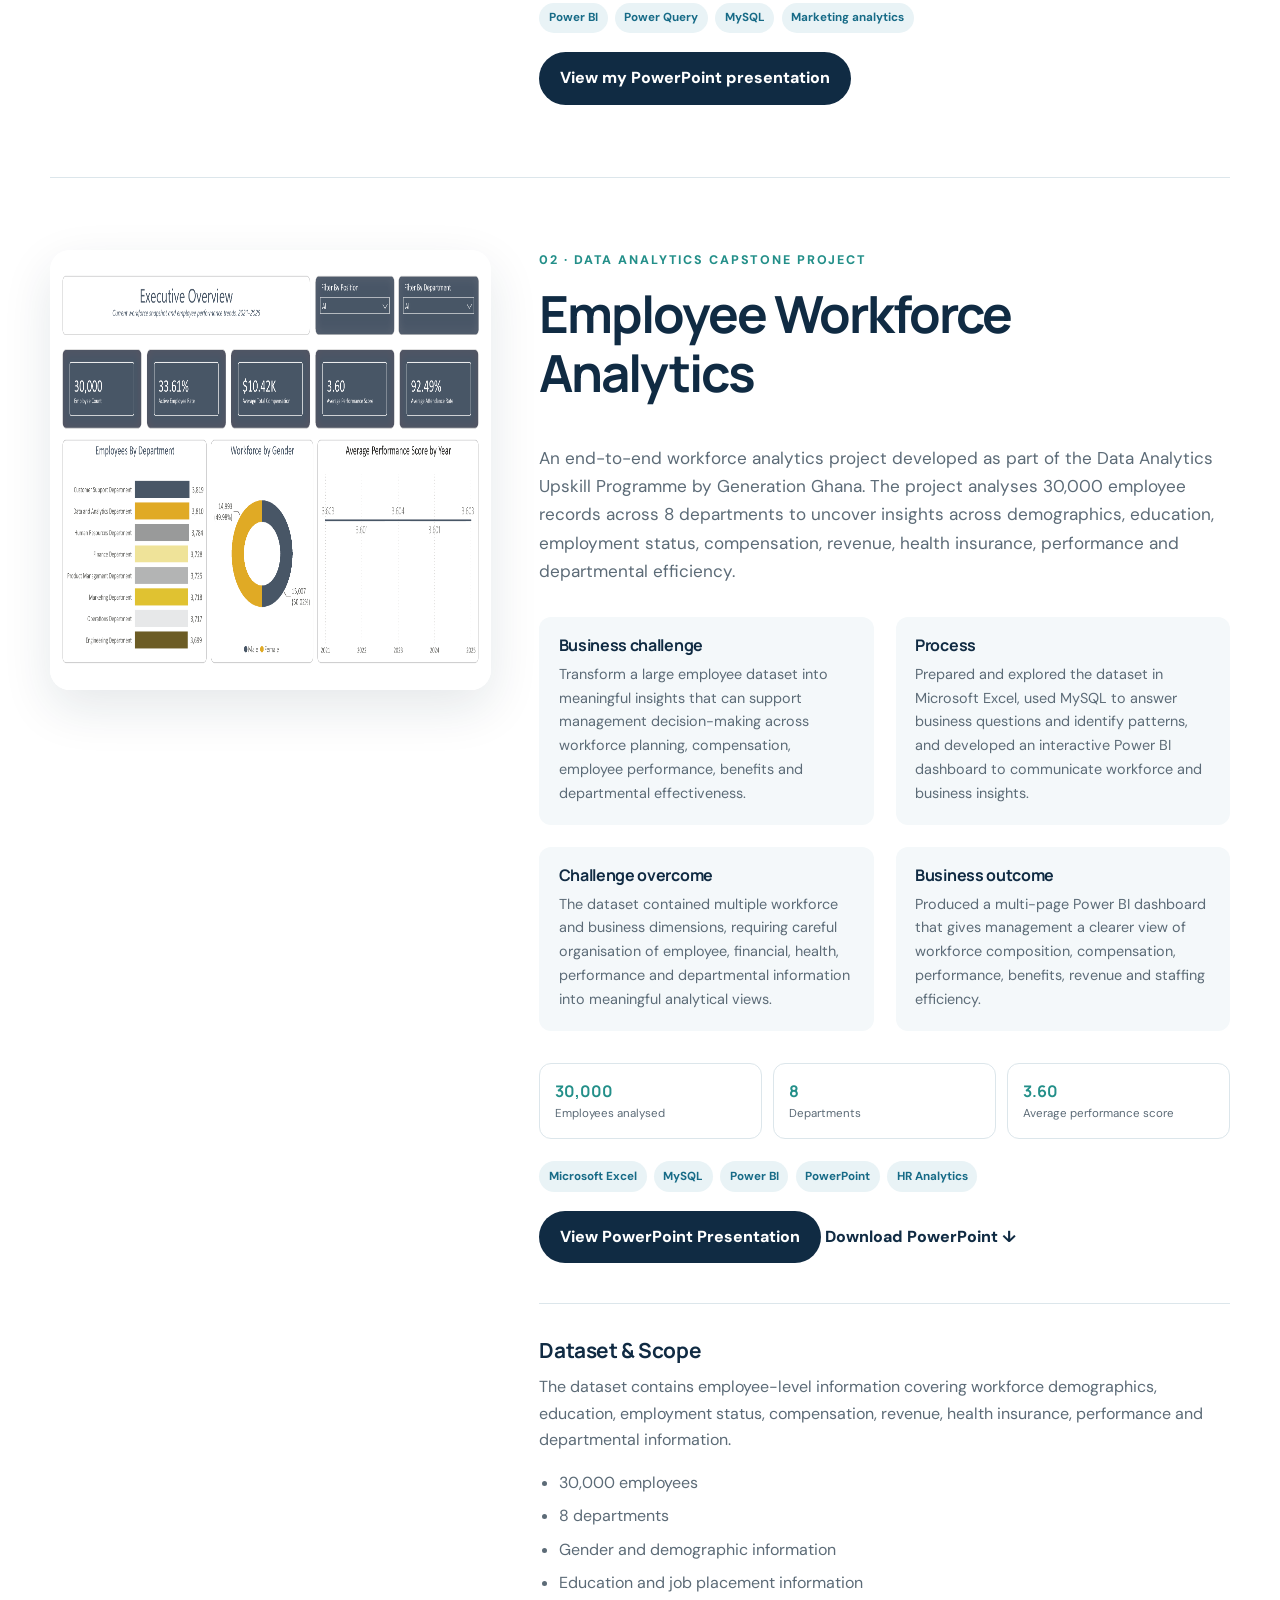
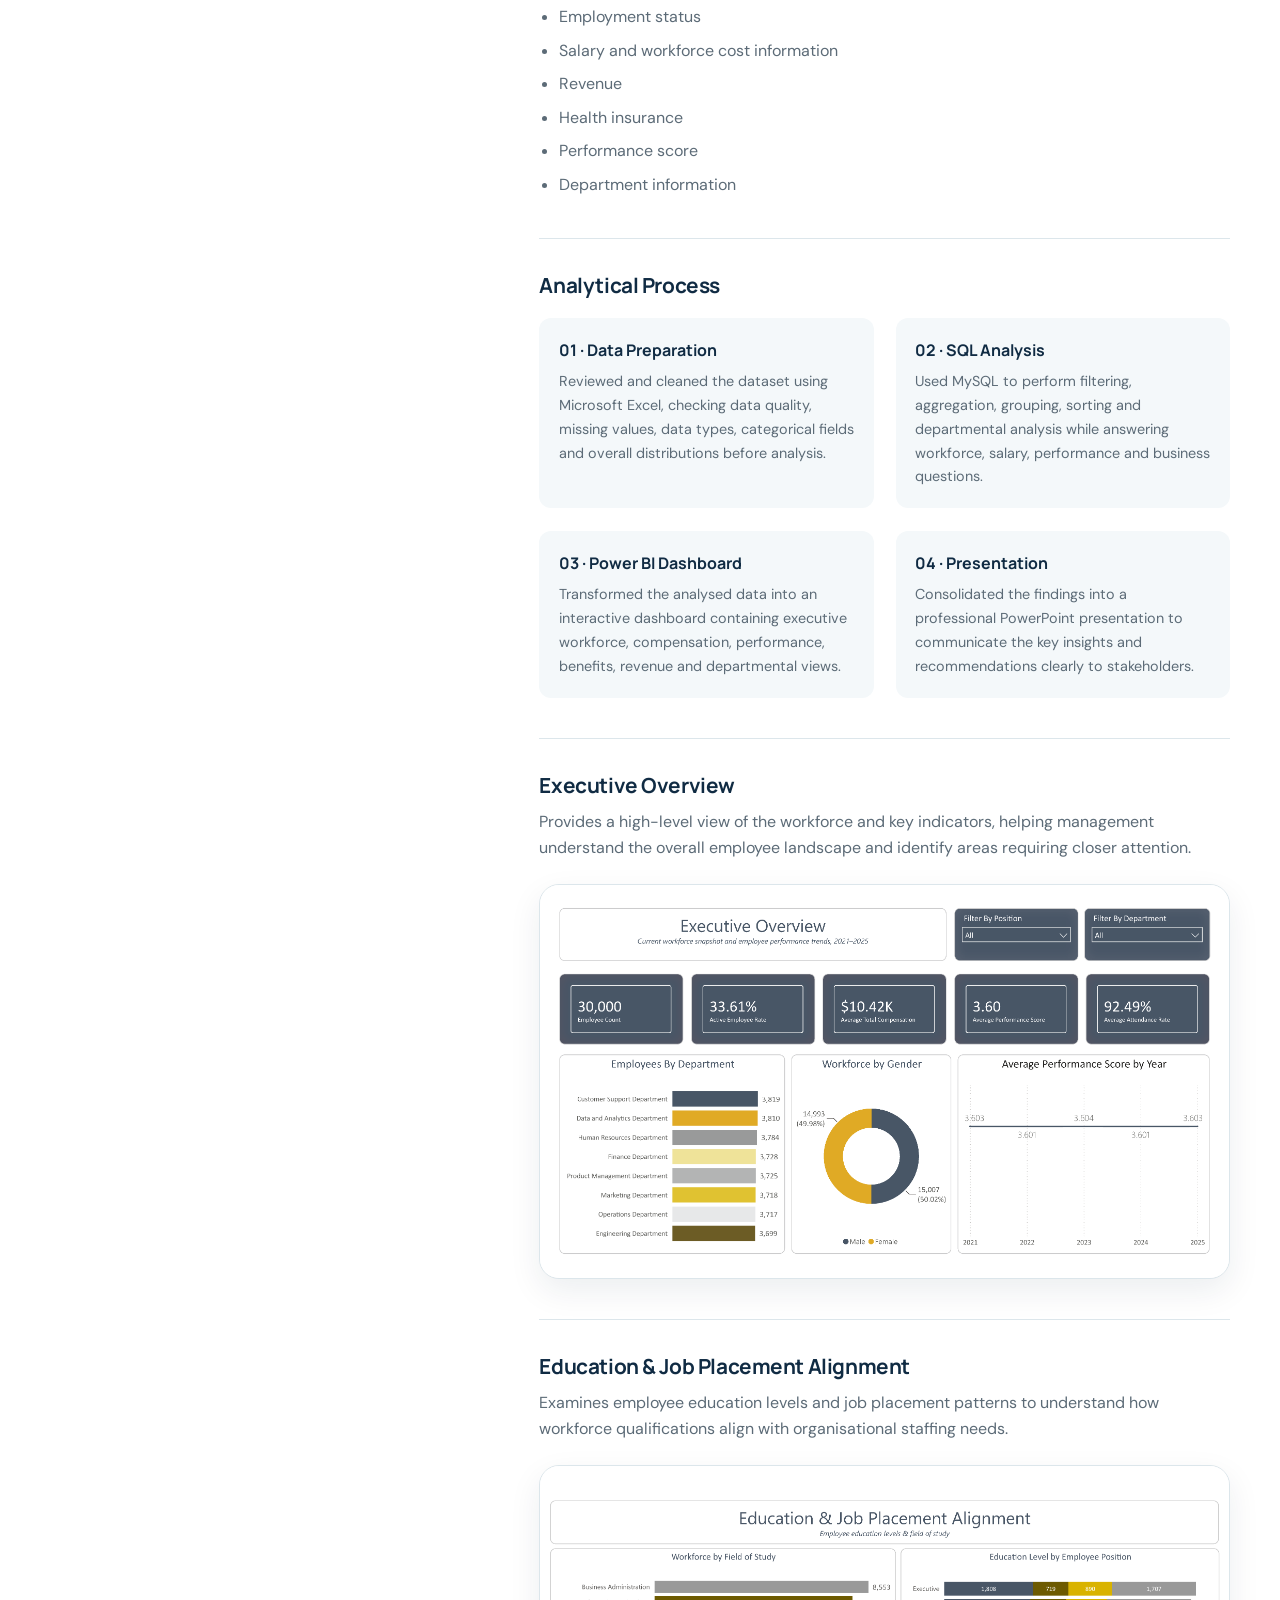
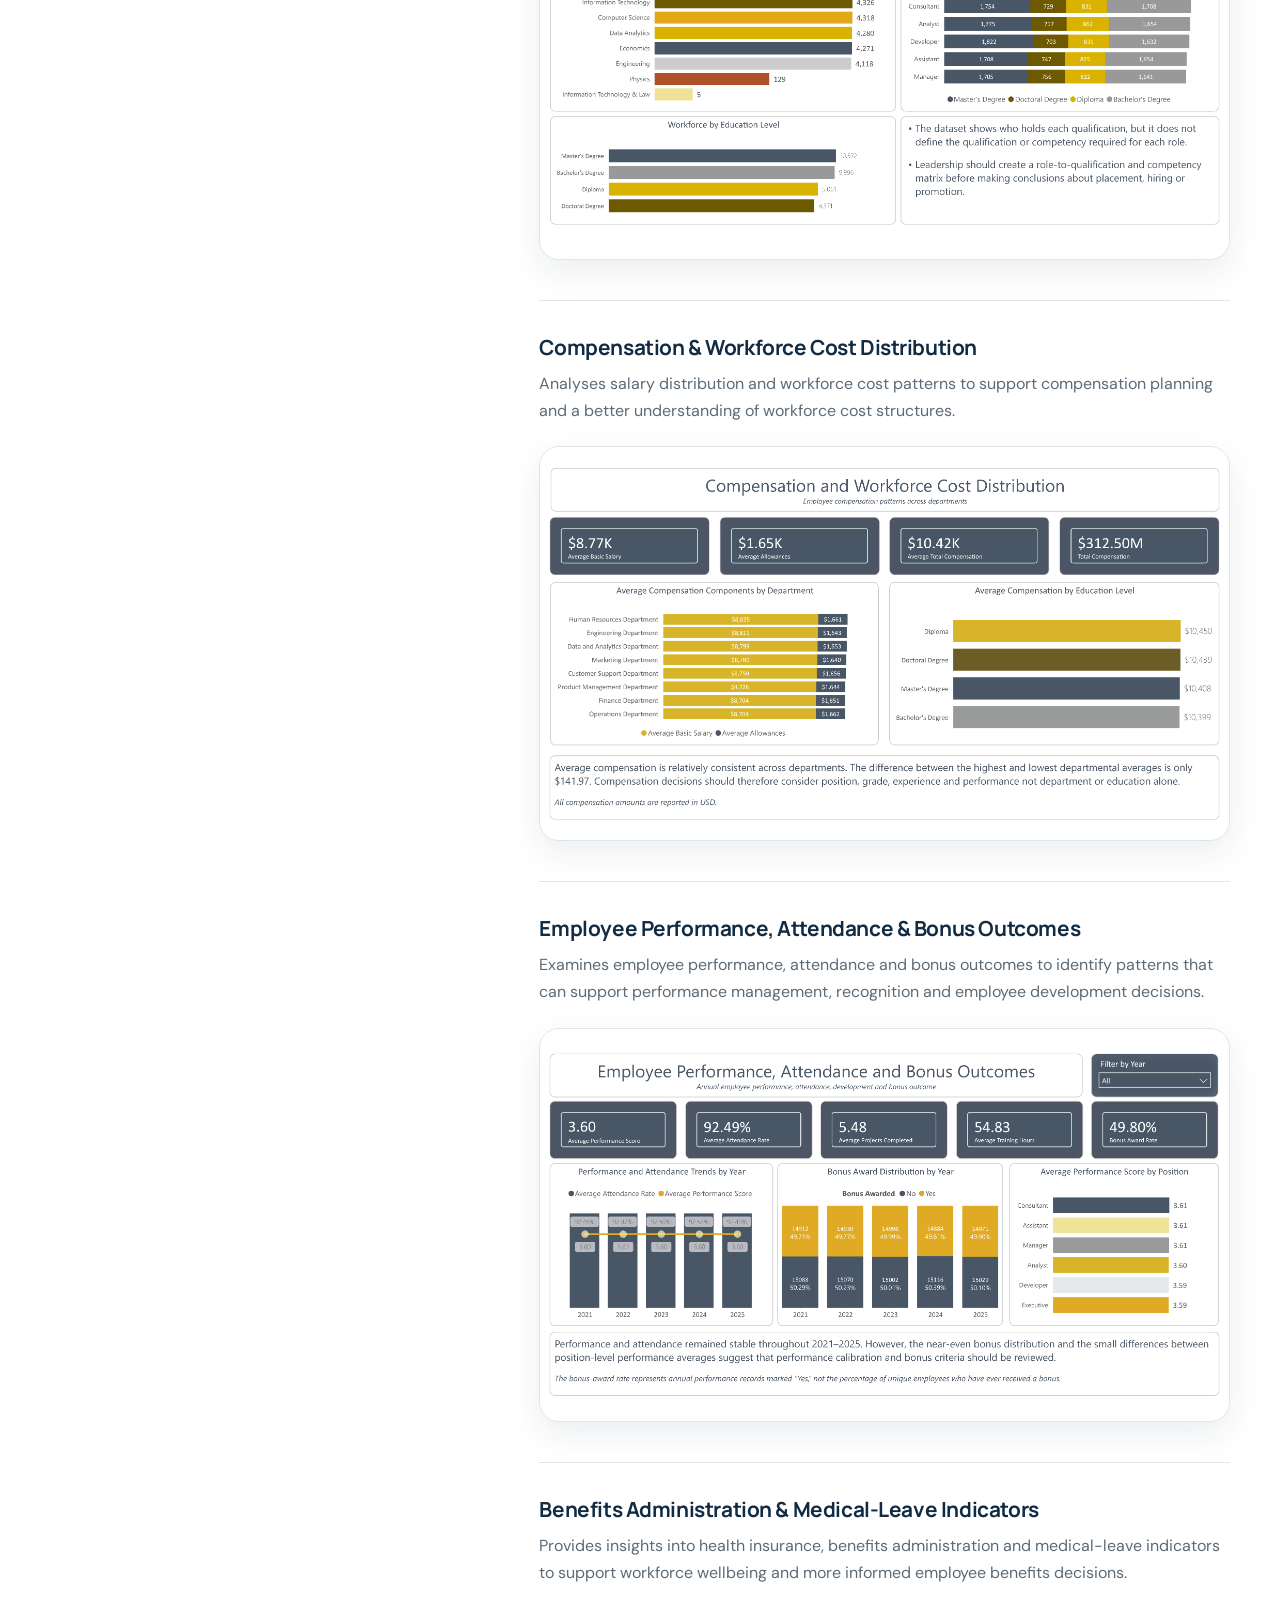
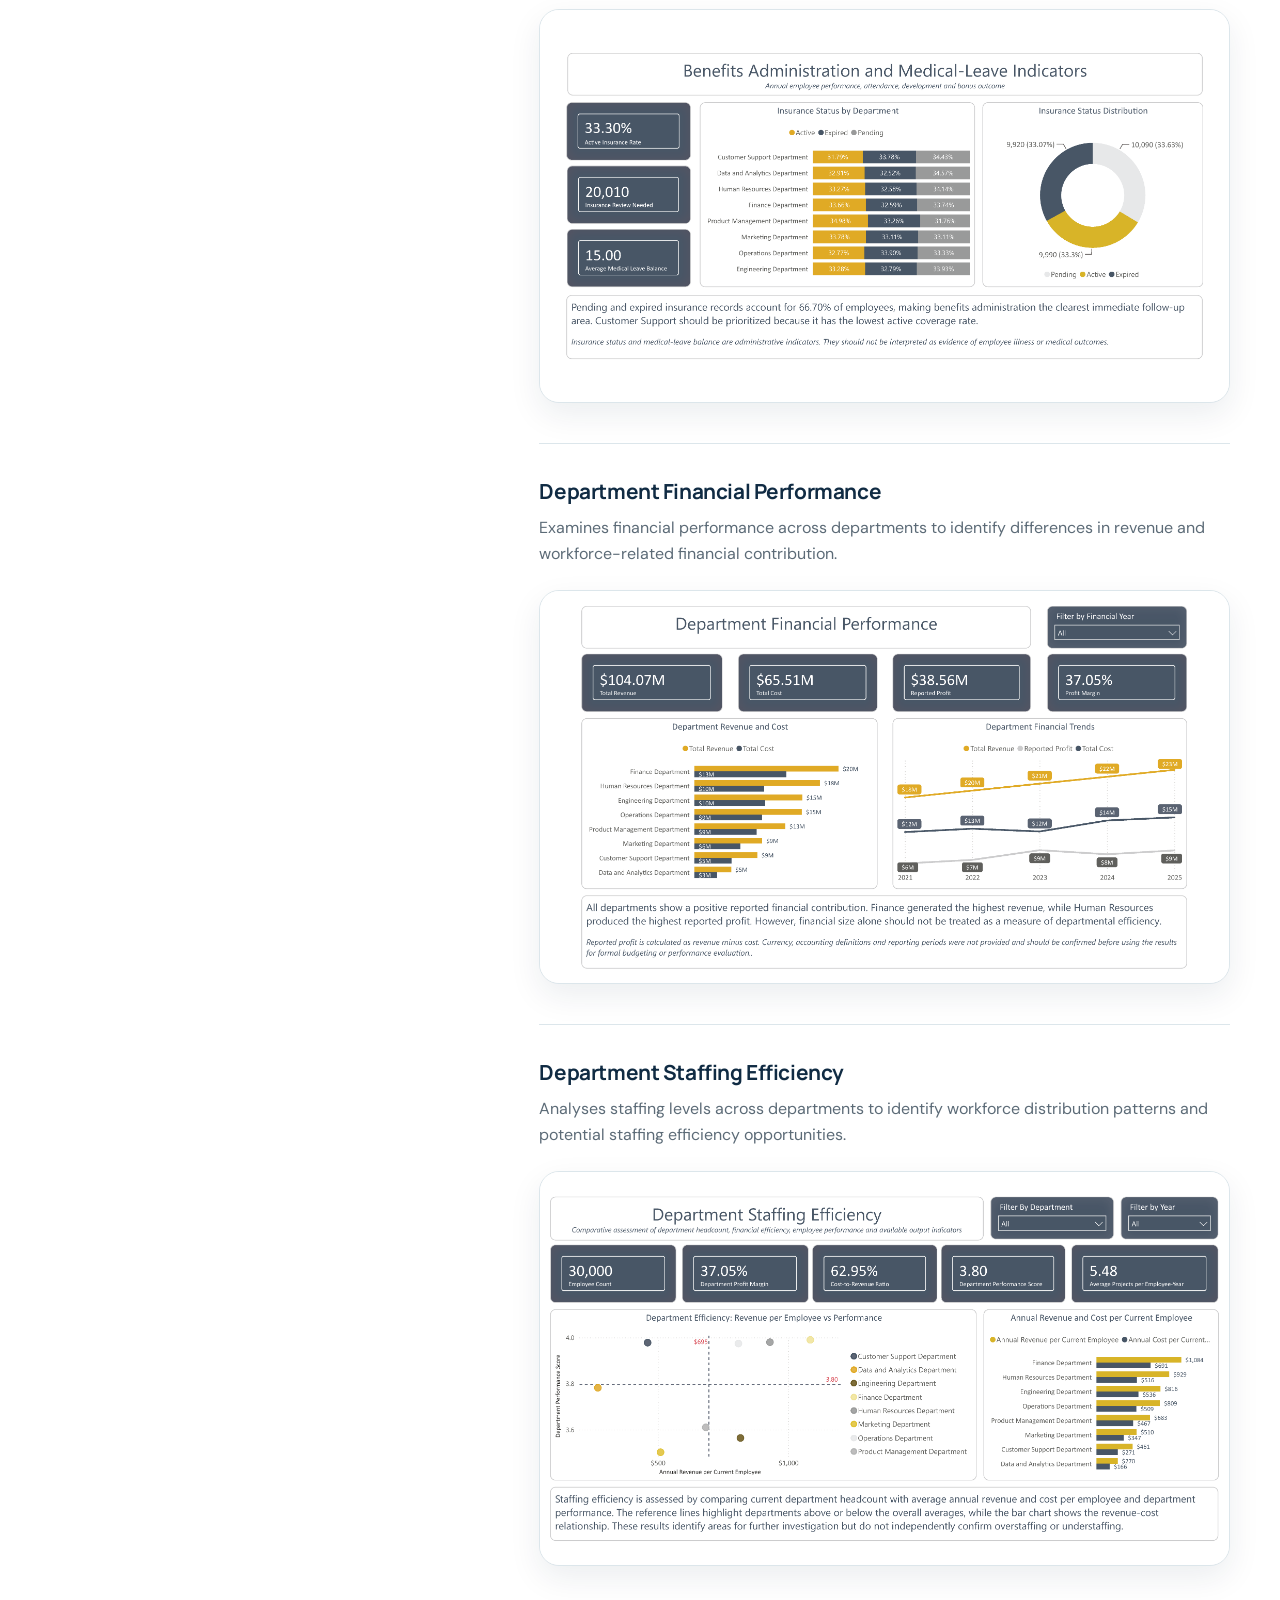
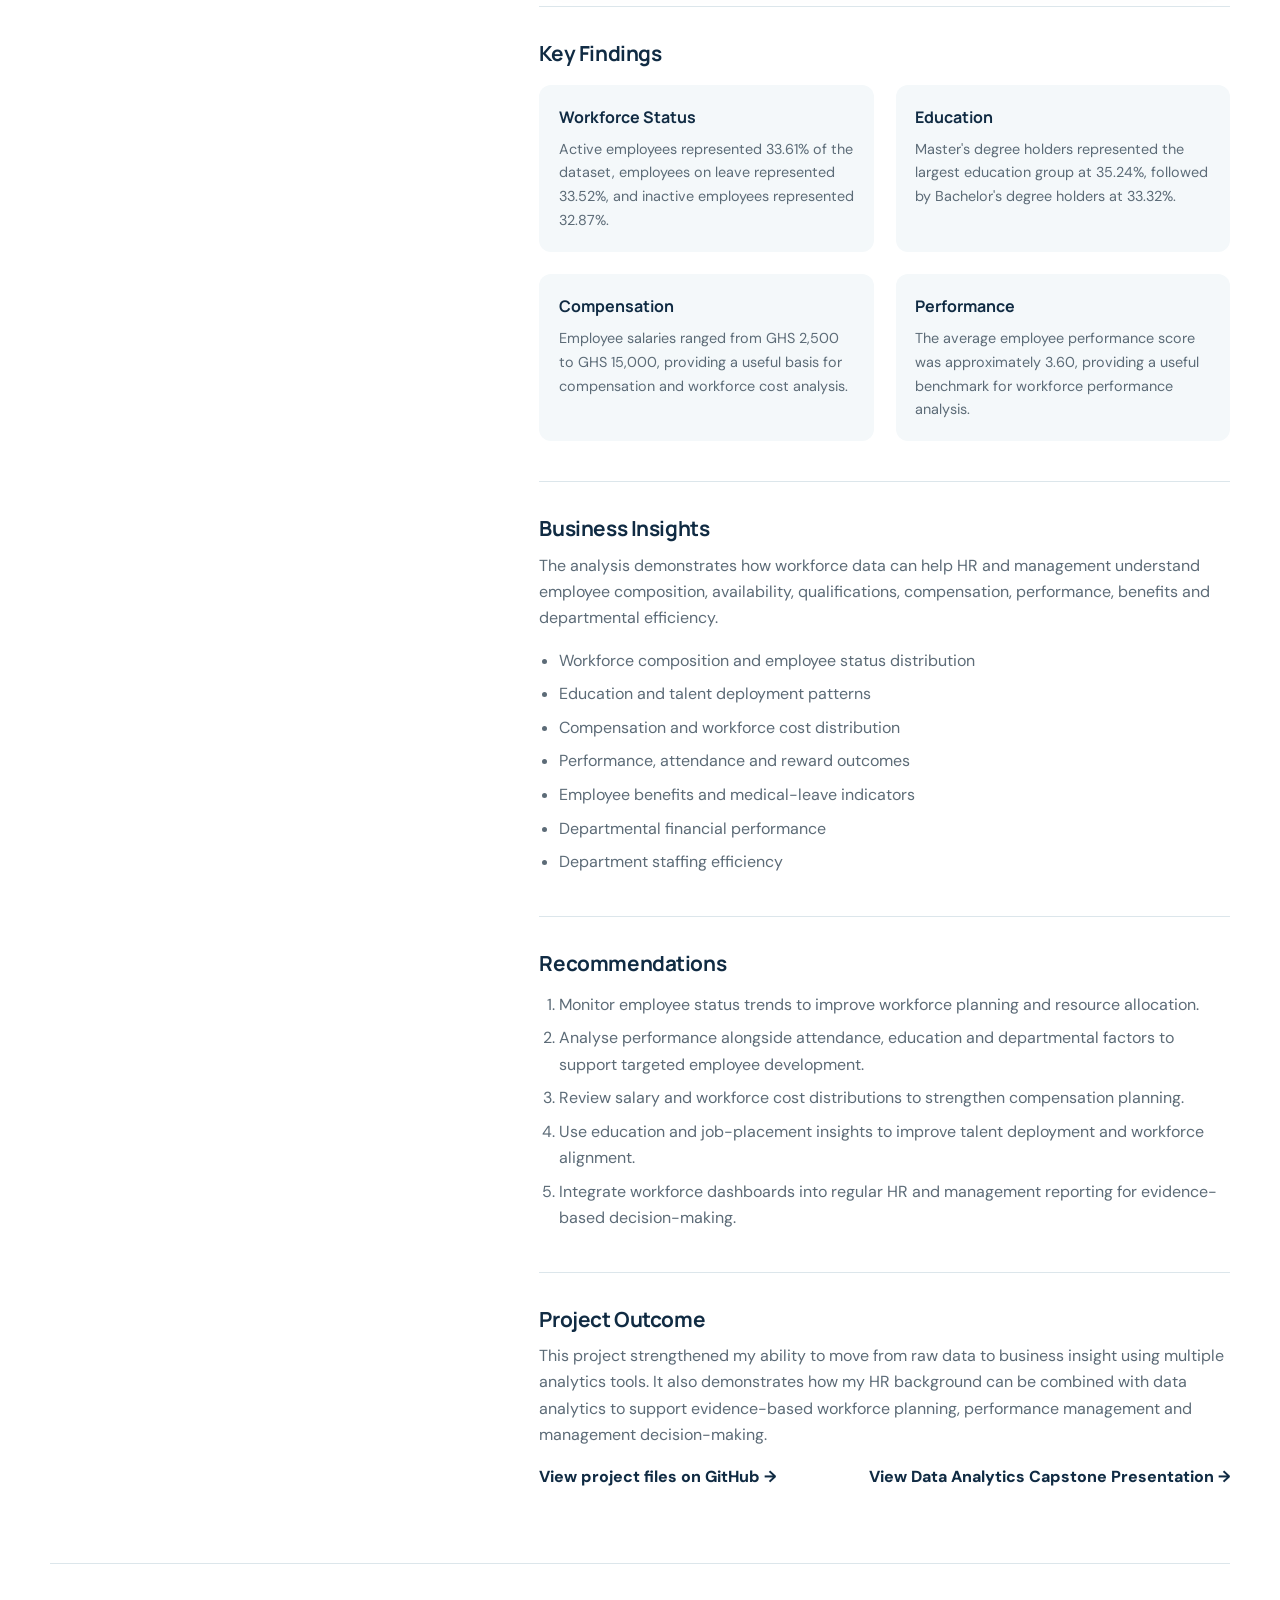
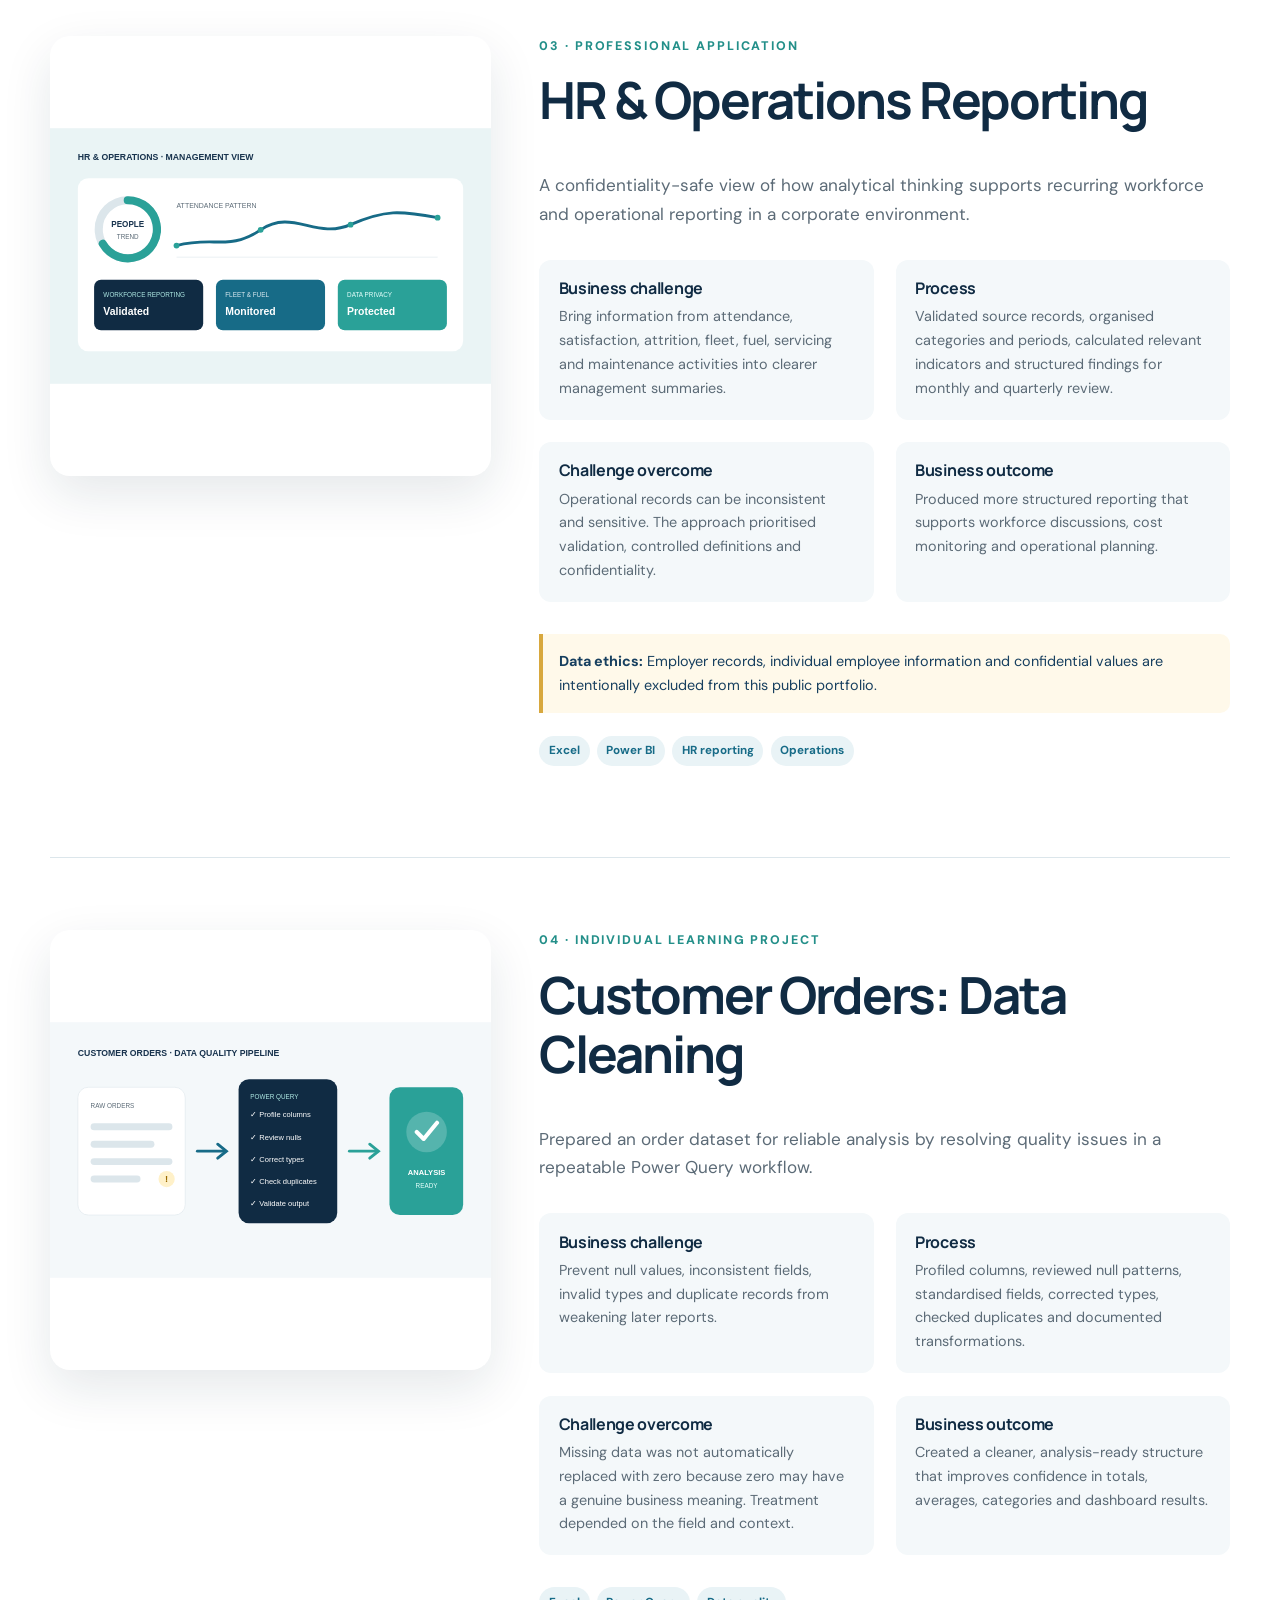
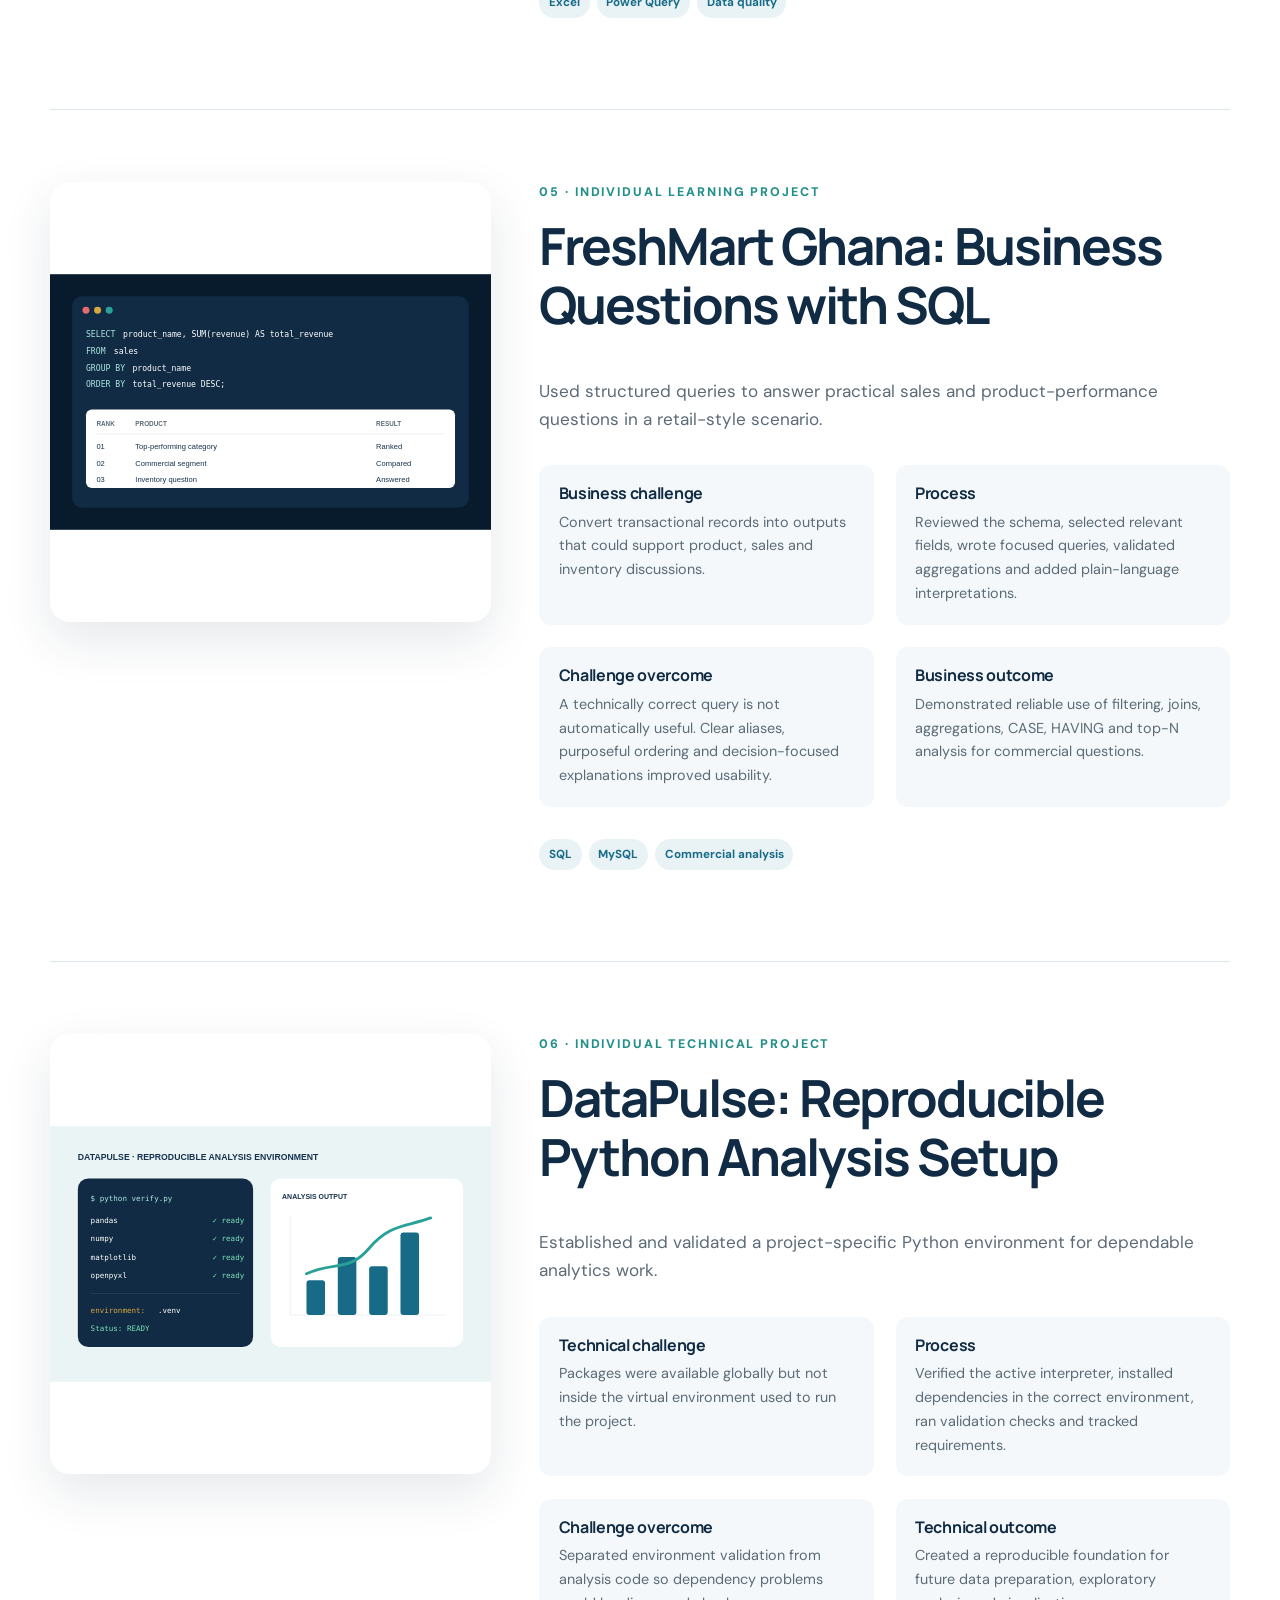
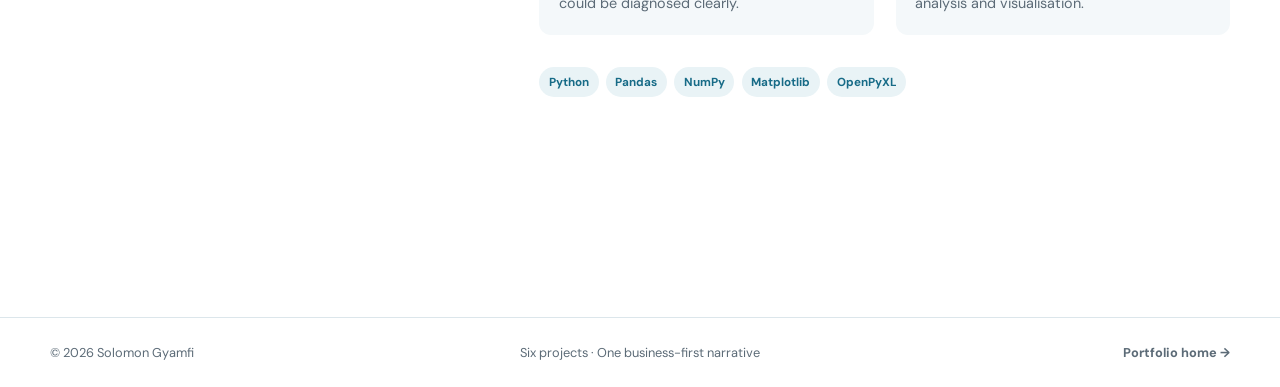
==== commit fd0b4dab: "Update projects.html" ====
--- a/projects.html
+++ b/projects.html
@@ -150,11 +150,12 @@
             <span>HR Analytics</span>
           </div>
   
-<a class="button button-primary"
-   href="https://view.officeapps.live.com/op/view.aspx?src=https://solomonagyamfi-ai.github.io/downloads/Data_Analytics_Upskill_Capstone_Project.pptx"
-   target="_blank"
-   rel="noopener noreferrer">
+<a
+  class="button button-primary"
+  href="employee-workforce-presentation.html">
+
   View PowerPoint Presentation
+
 </a>
 <a class="text-link"
    href="downloads/Data_Analytics_Upskill_Capstone_Project.pptx">
@@ -459,11 +460,14 @@
               View project files on GitHub <span aria-hidden="true">→</span>
             </a>
 
-            <a
+           <a
               class="text-link"
-              href="presentation.html">
-              View project presentation <span aria-hidden="true">→</span>
-            </a>
+              href="employee-workforce-presentation.html">
+
+              View Data Analytics Capstone Presentation
+              <span aria-hidden="true">→</span>
+
+          </a>
           </div>
 
         </div>
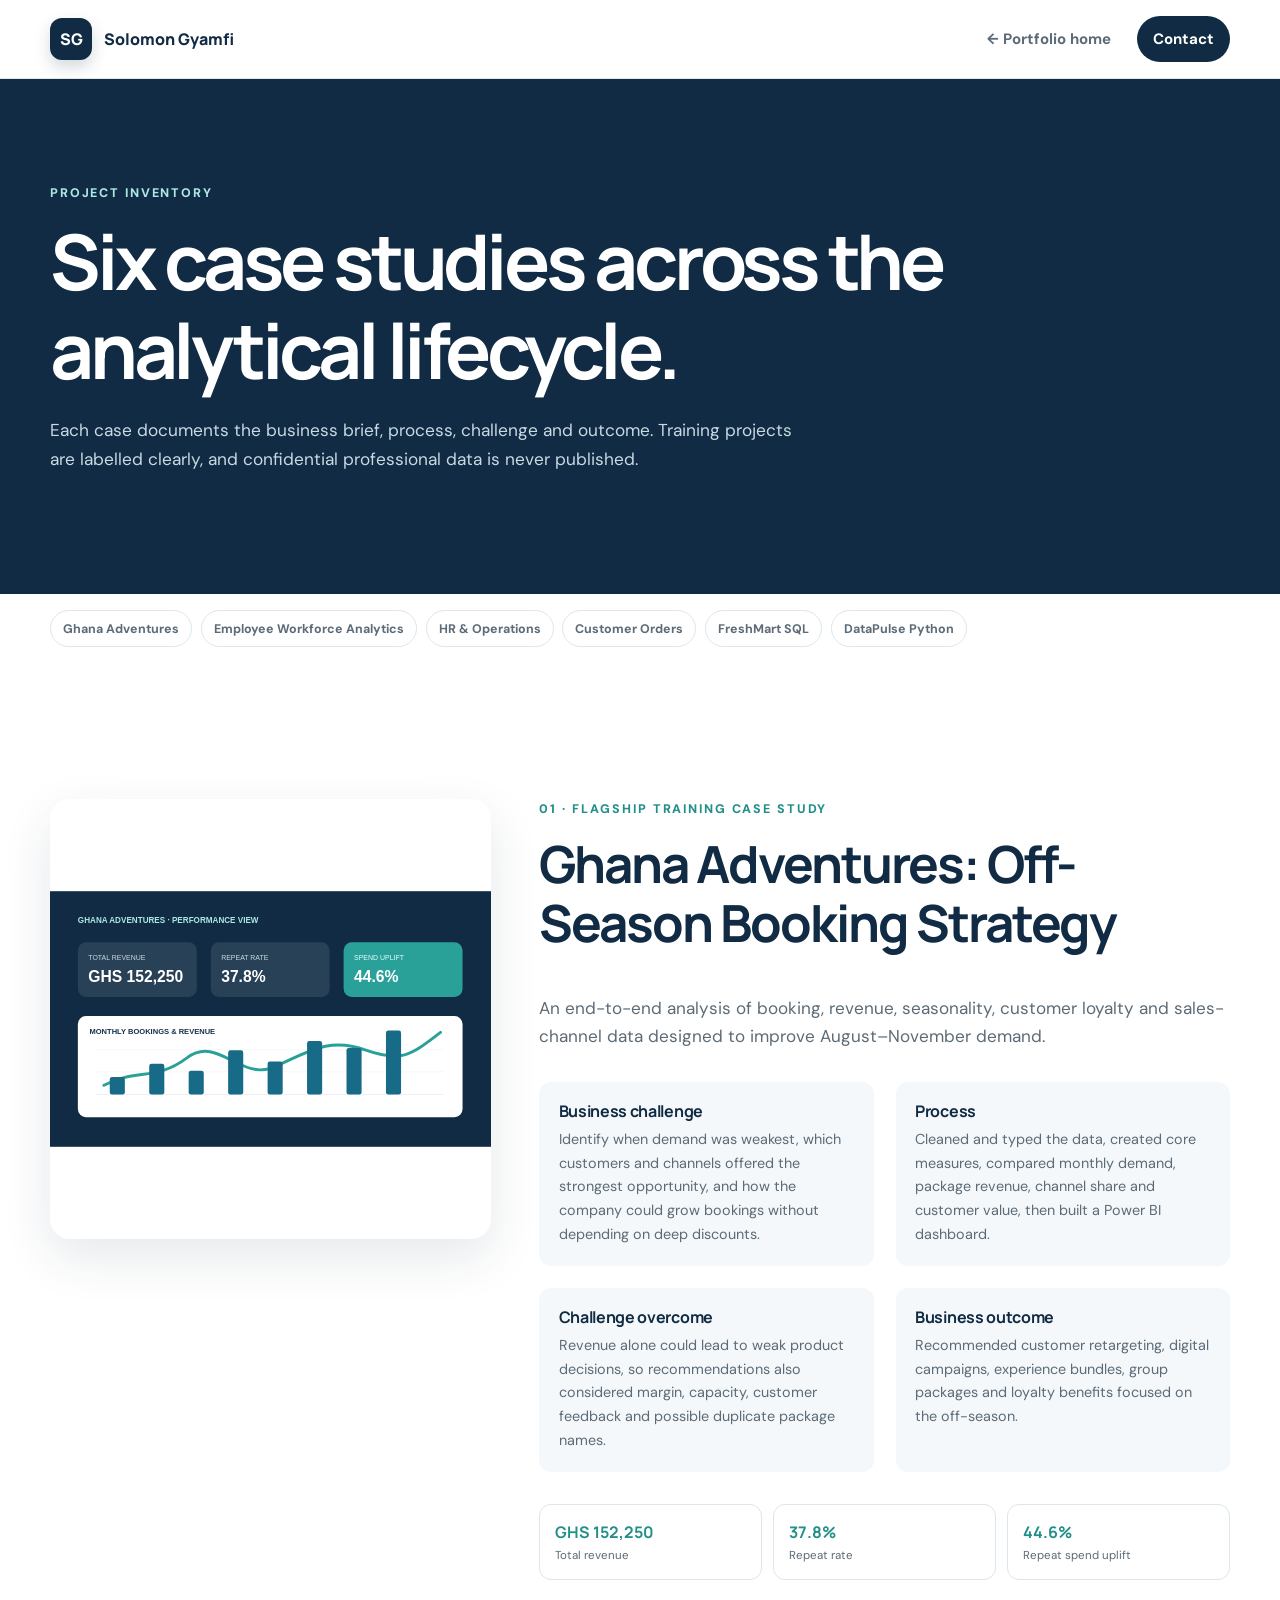
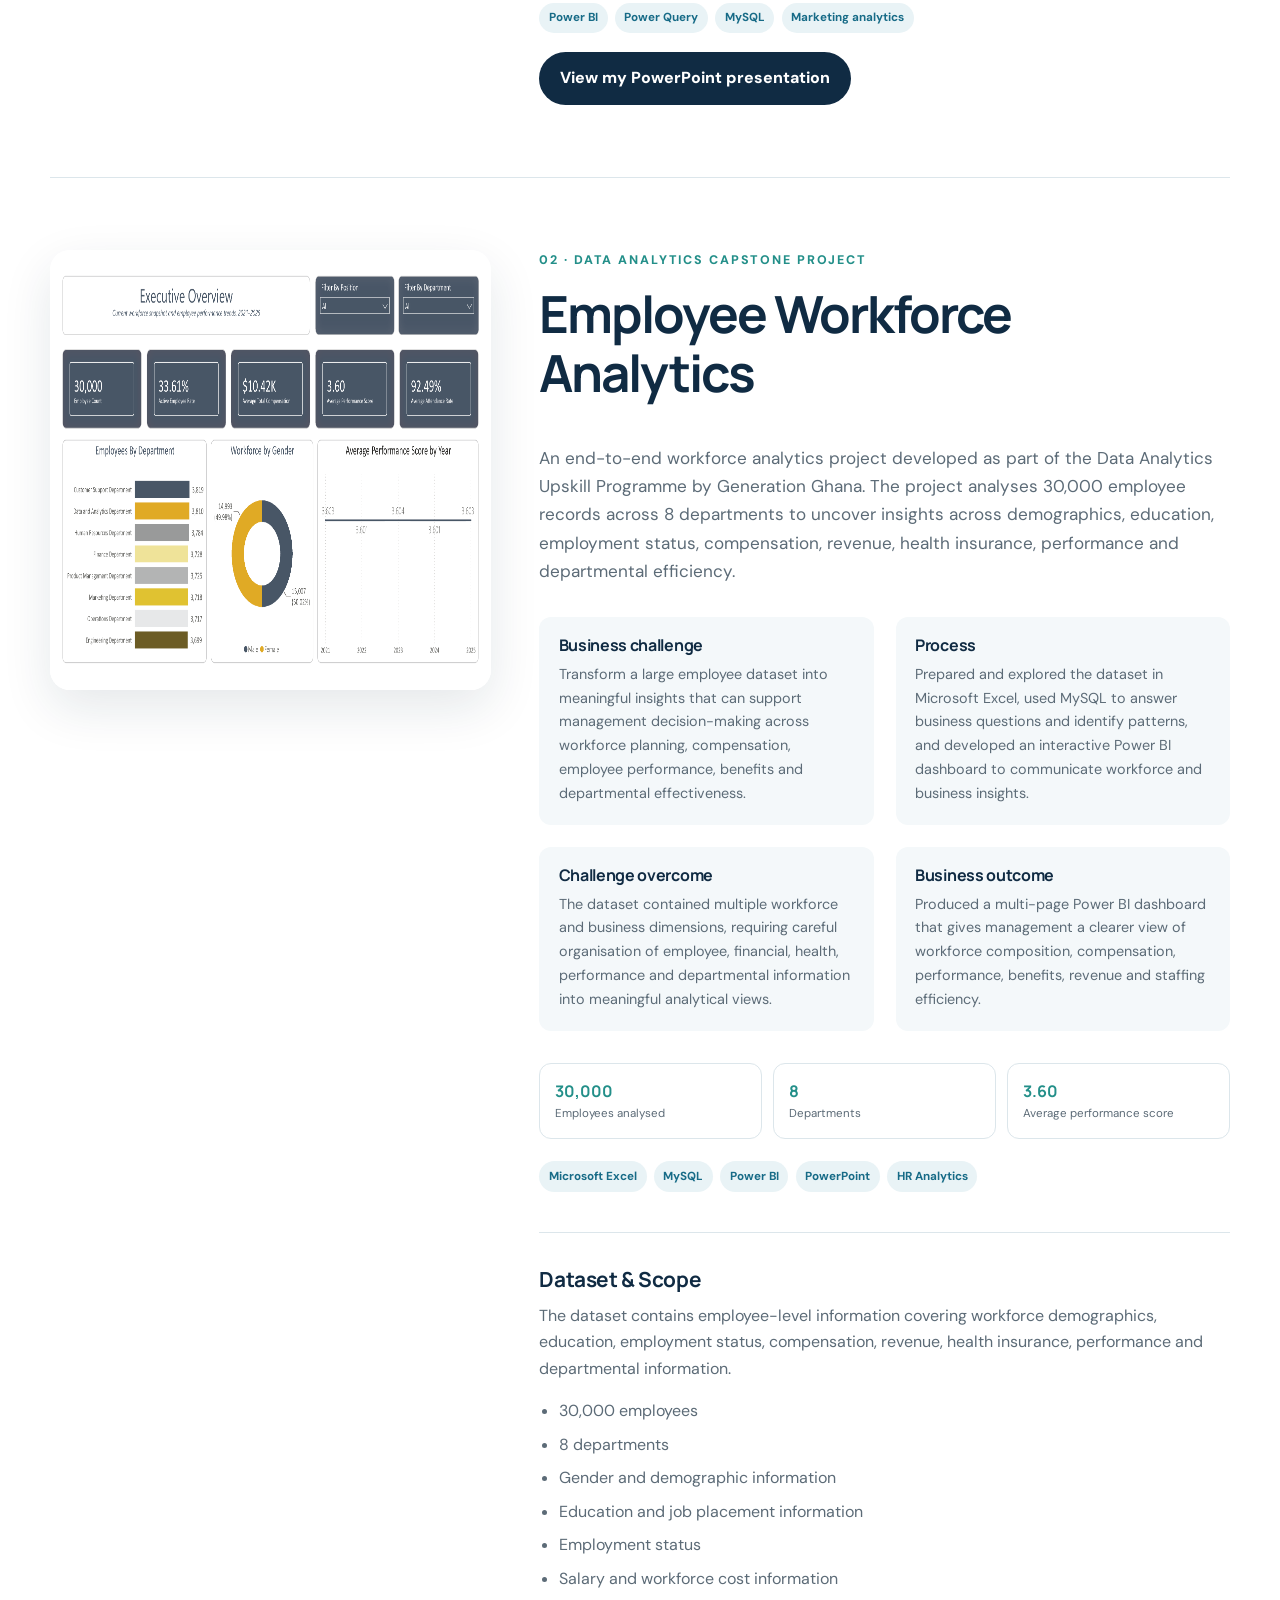
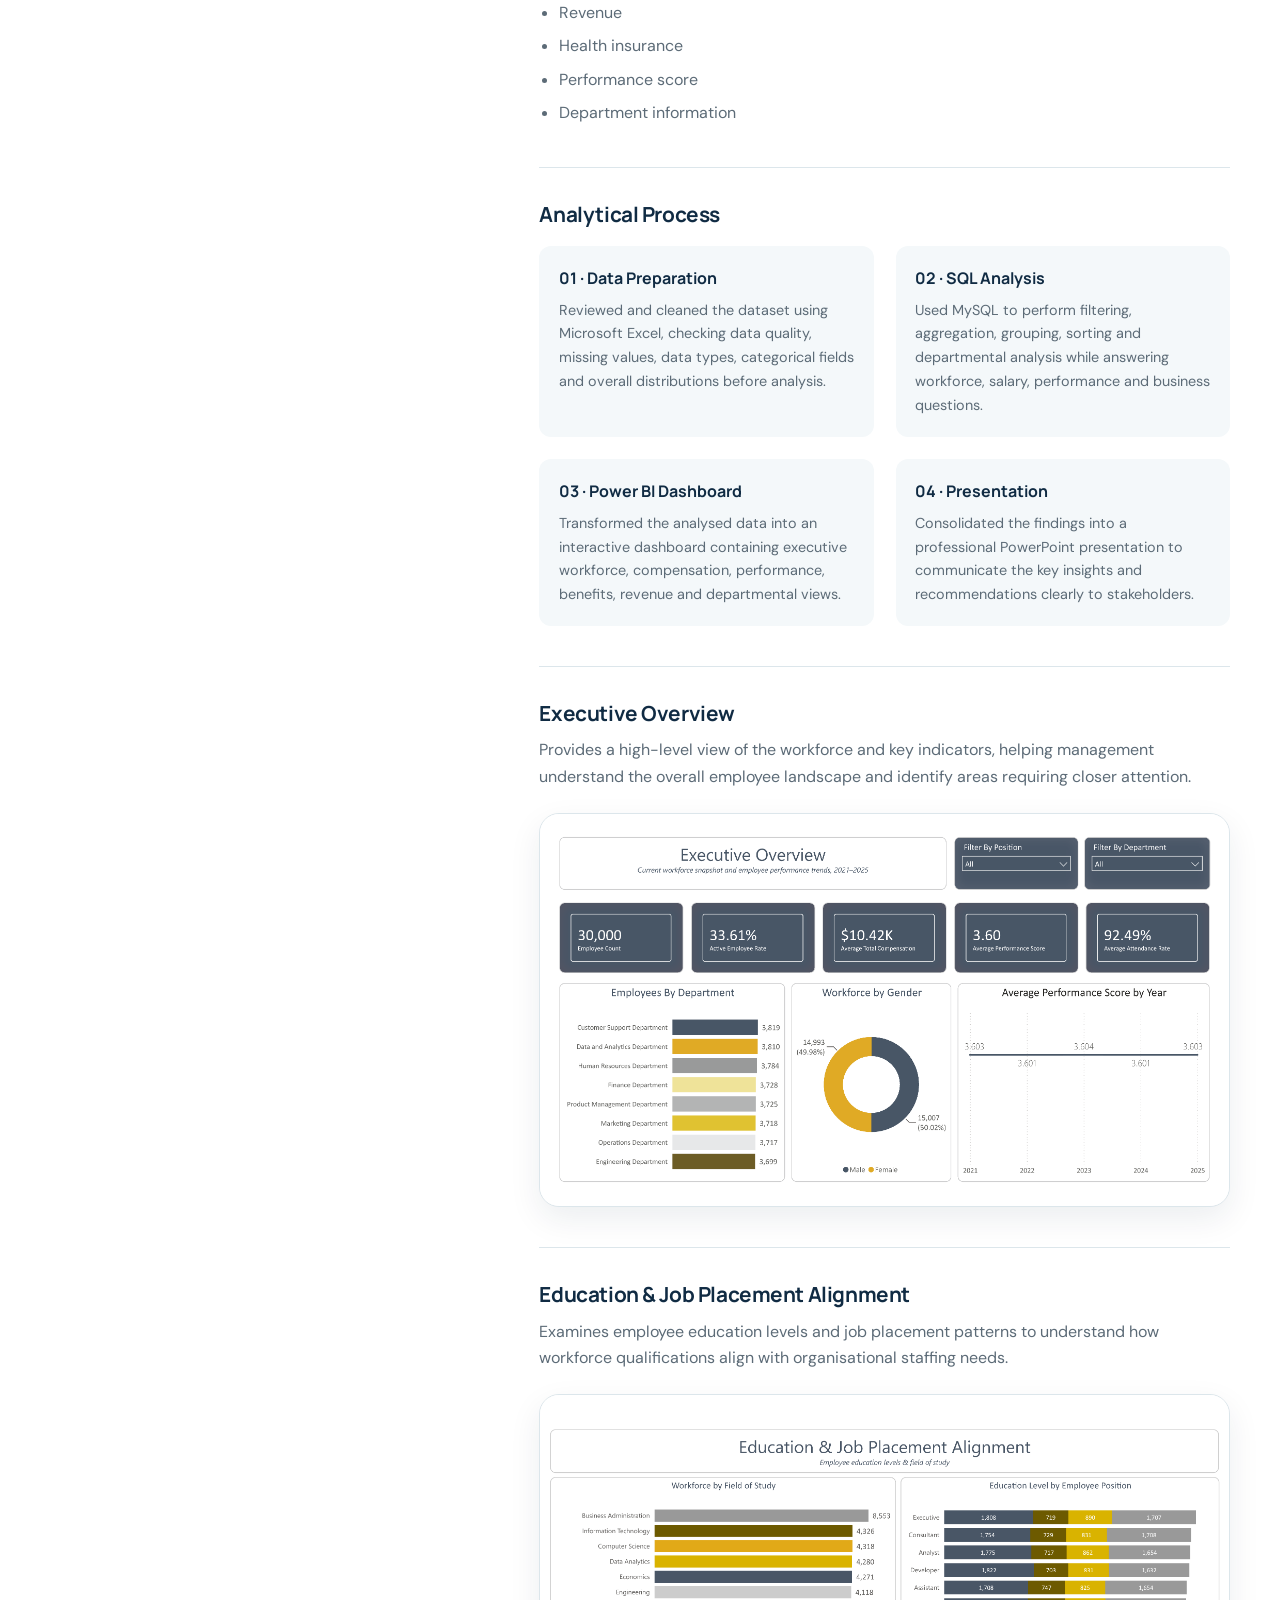
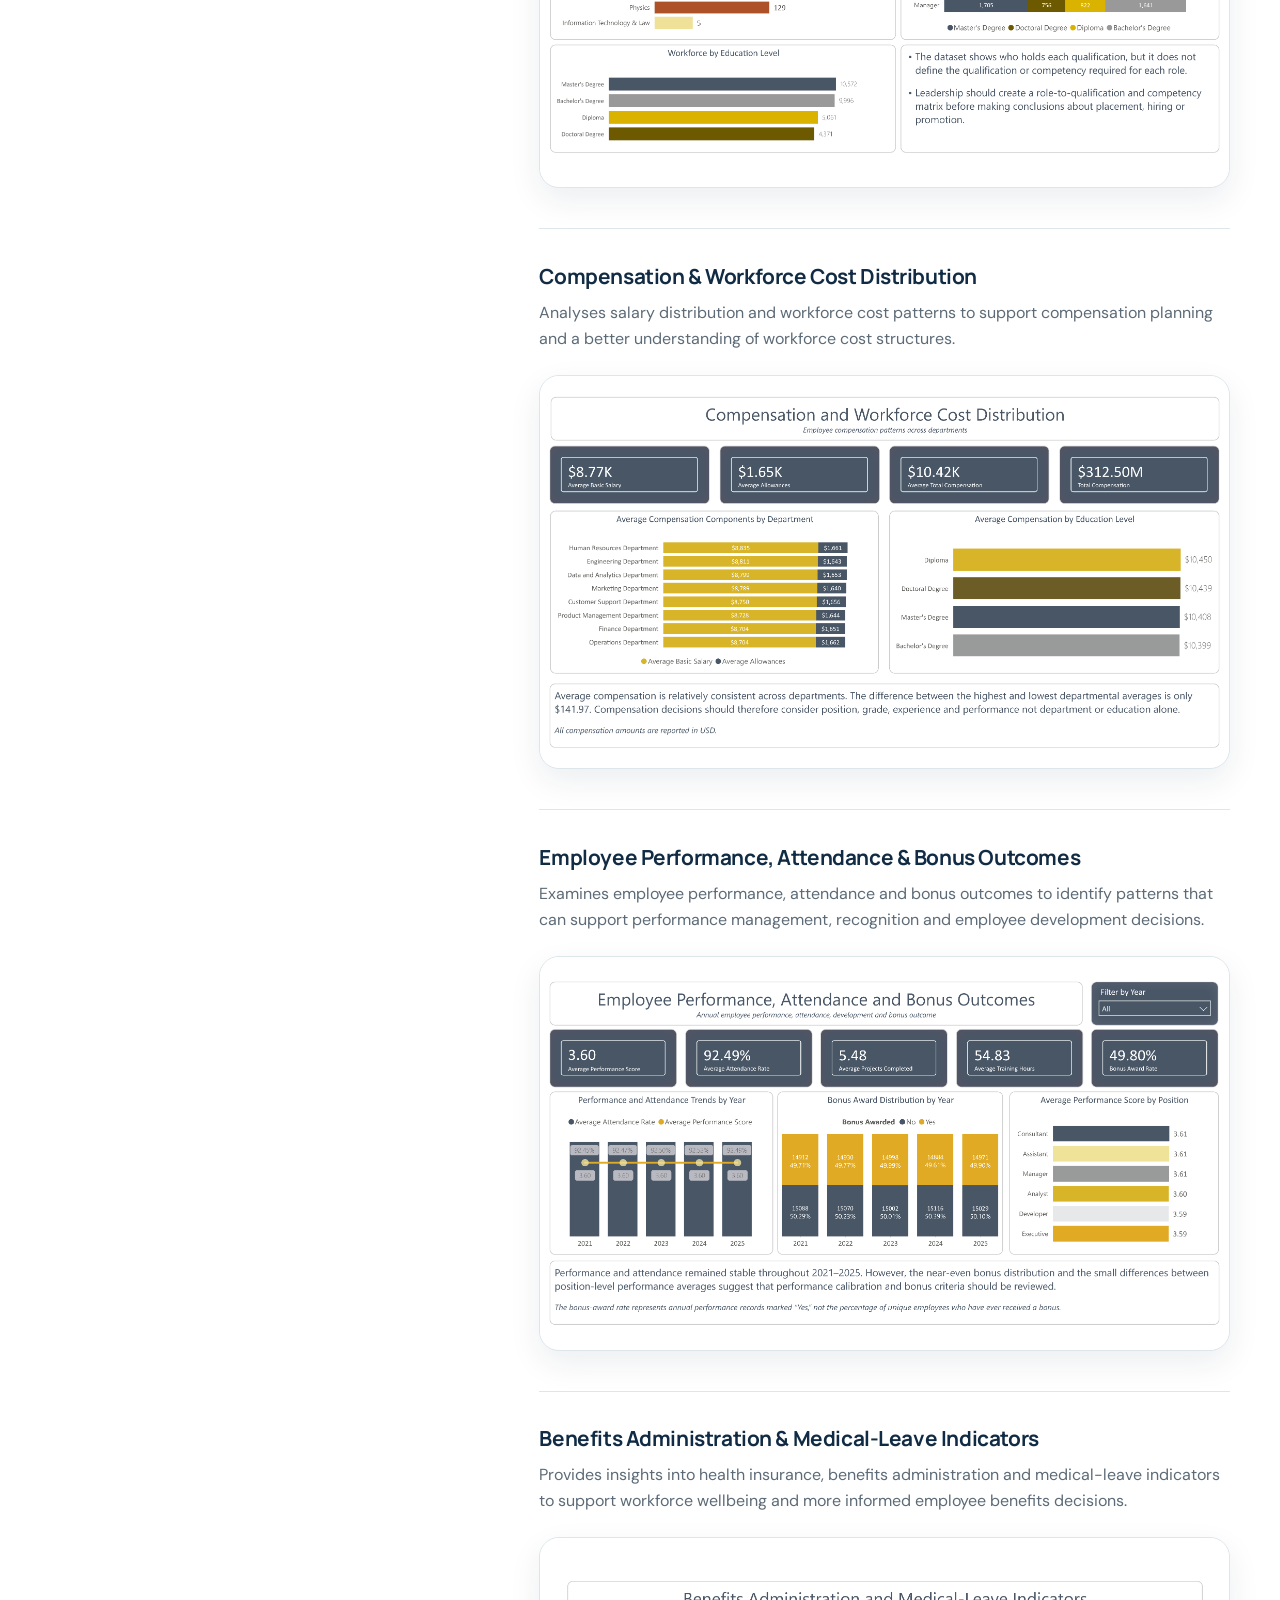
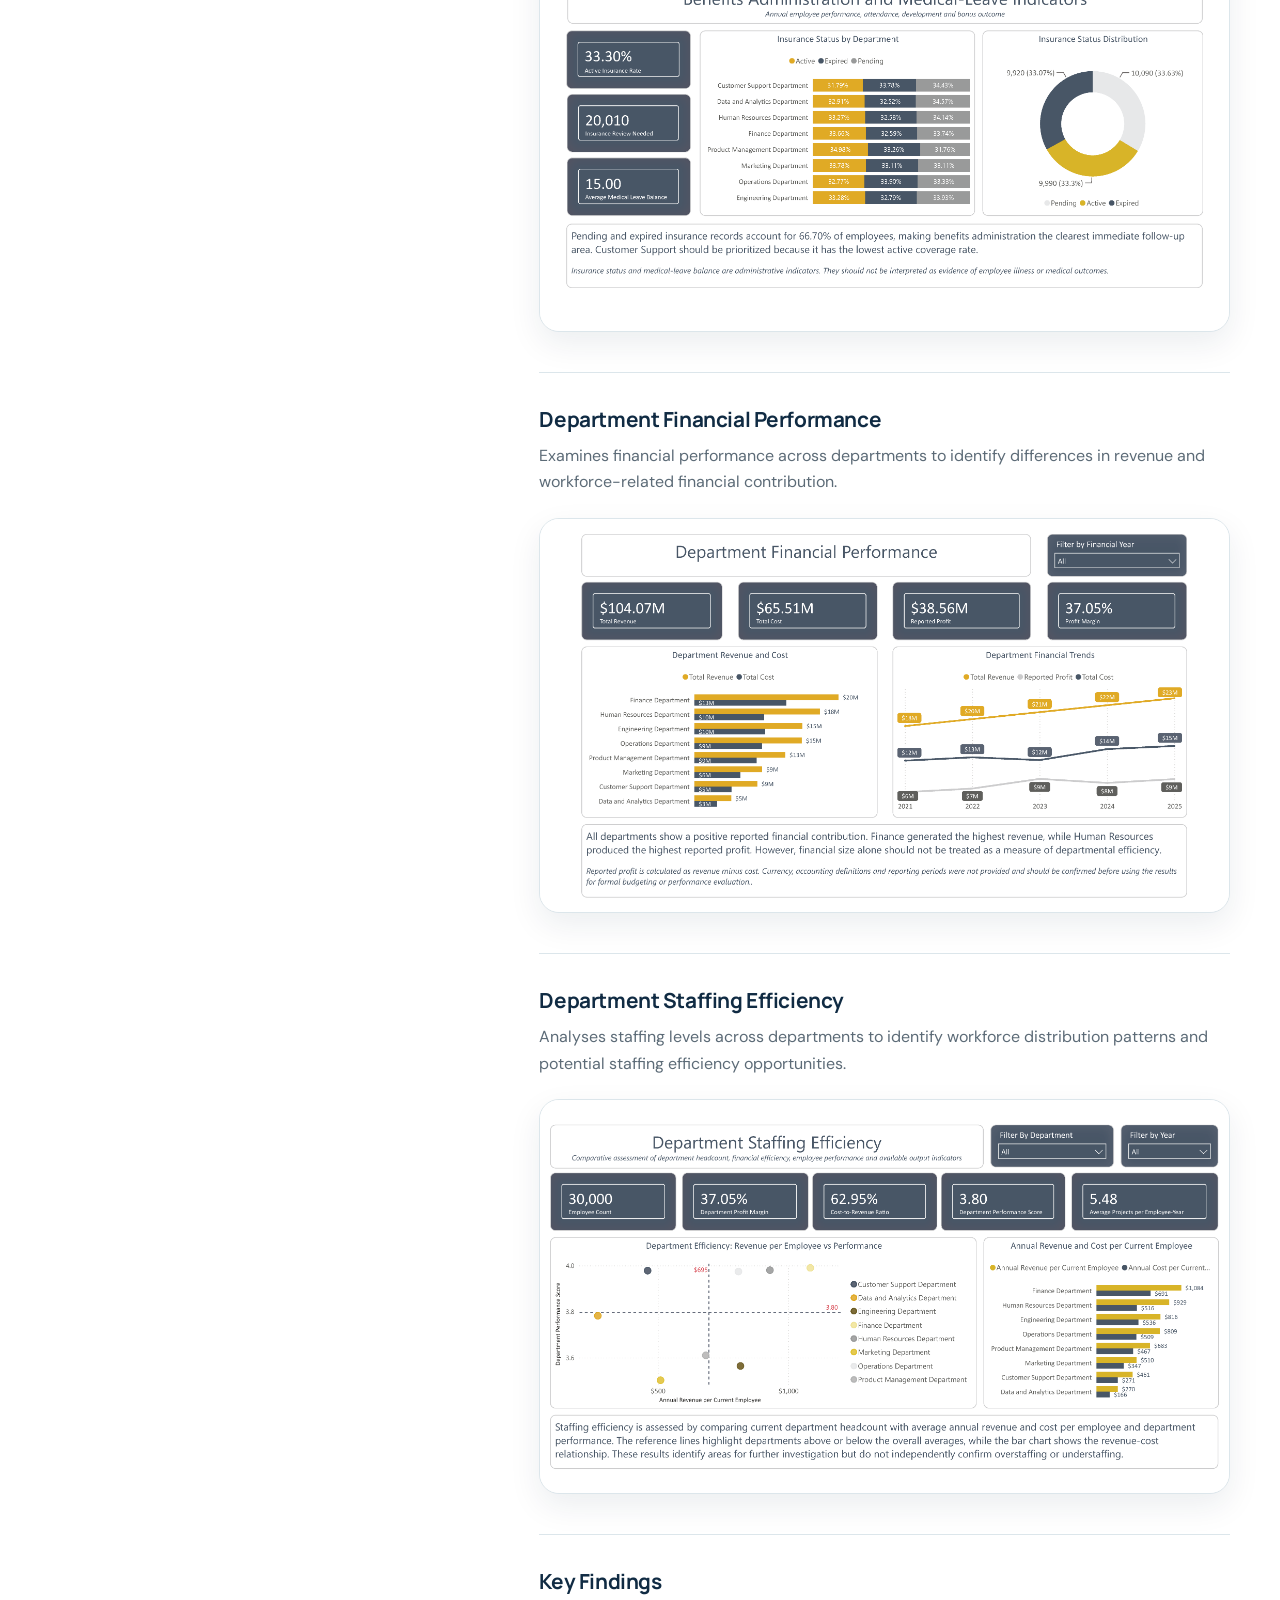
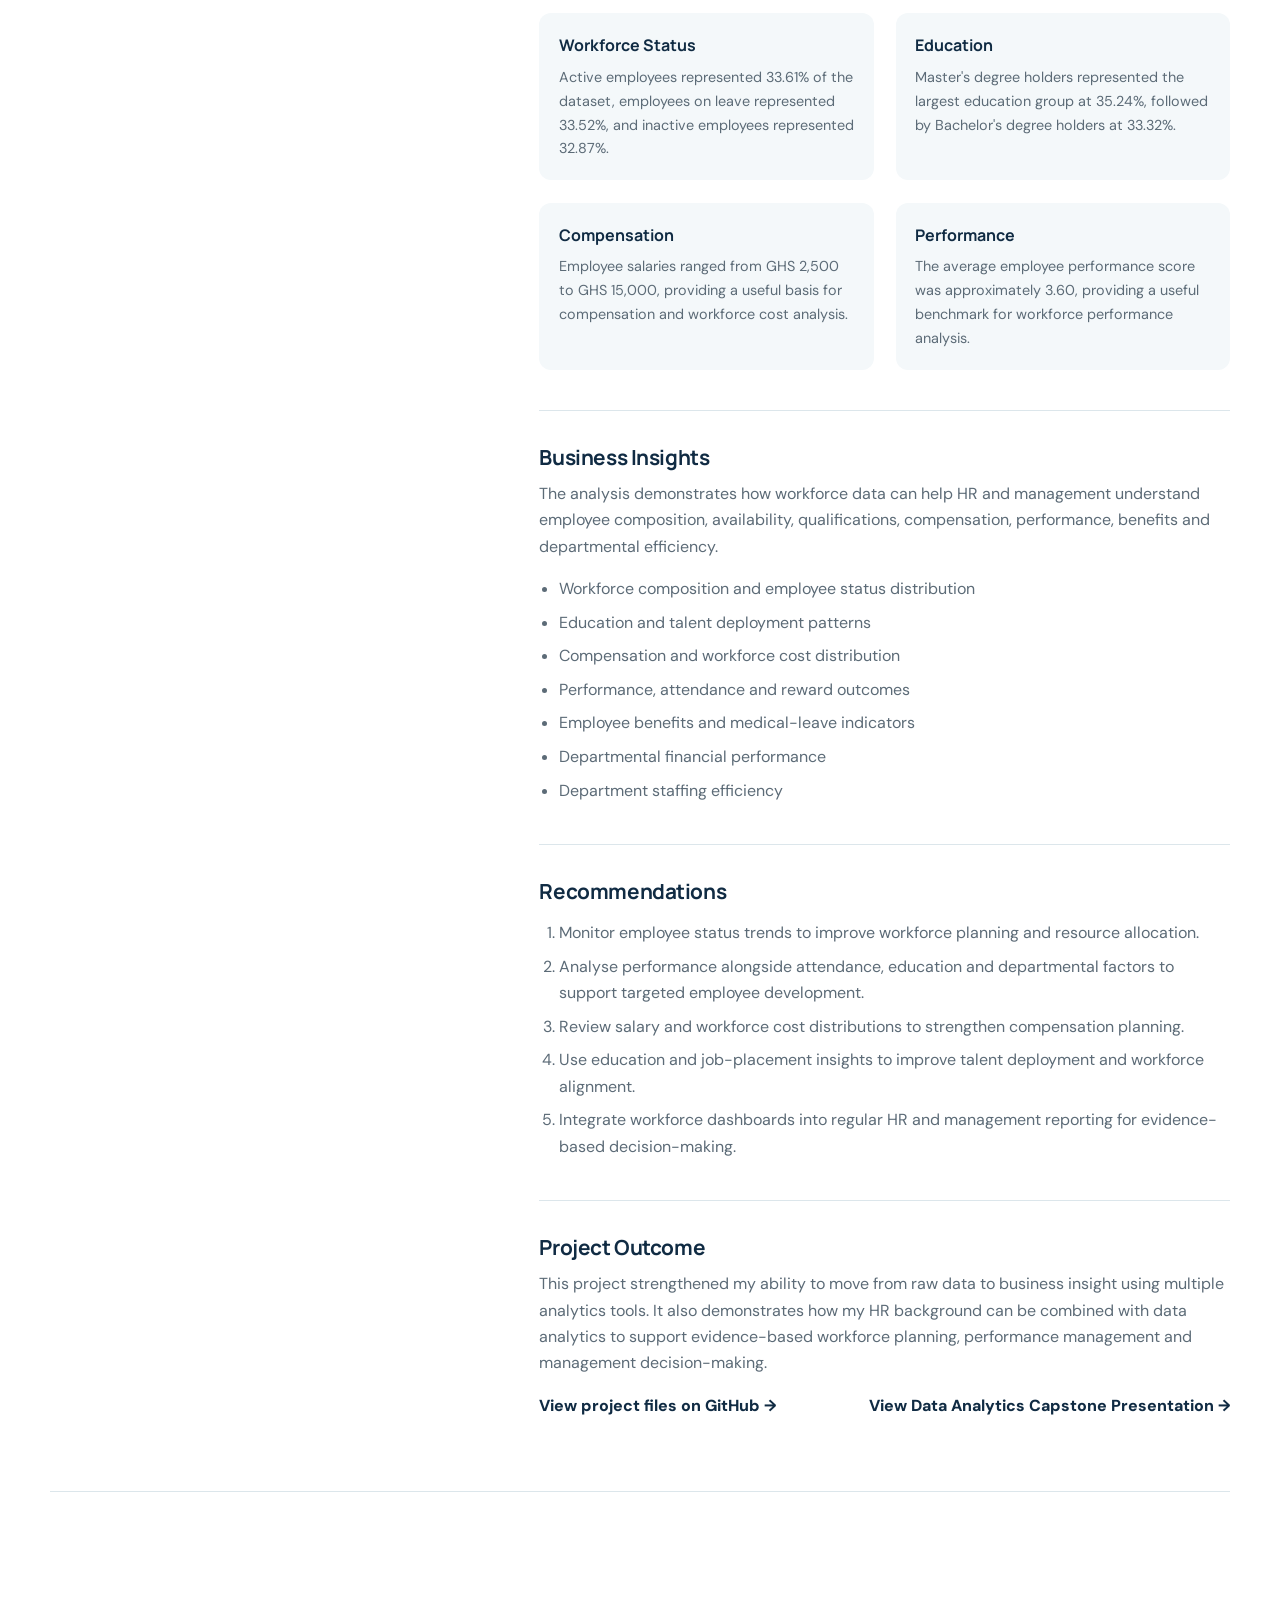
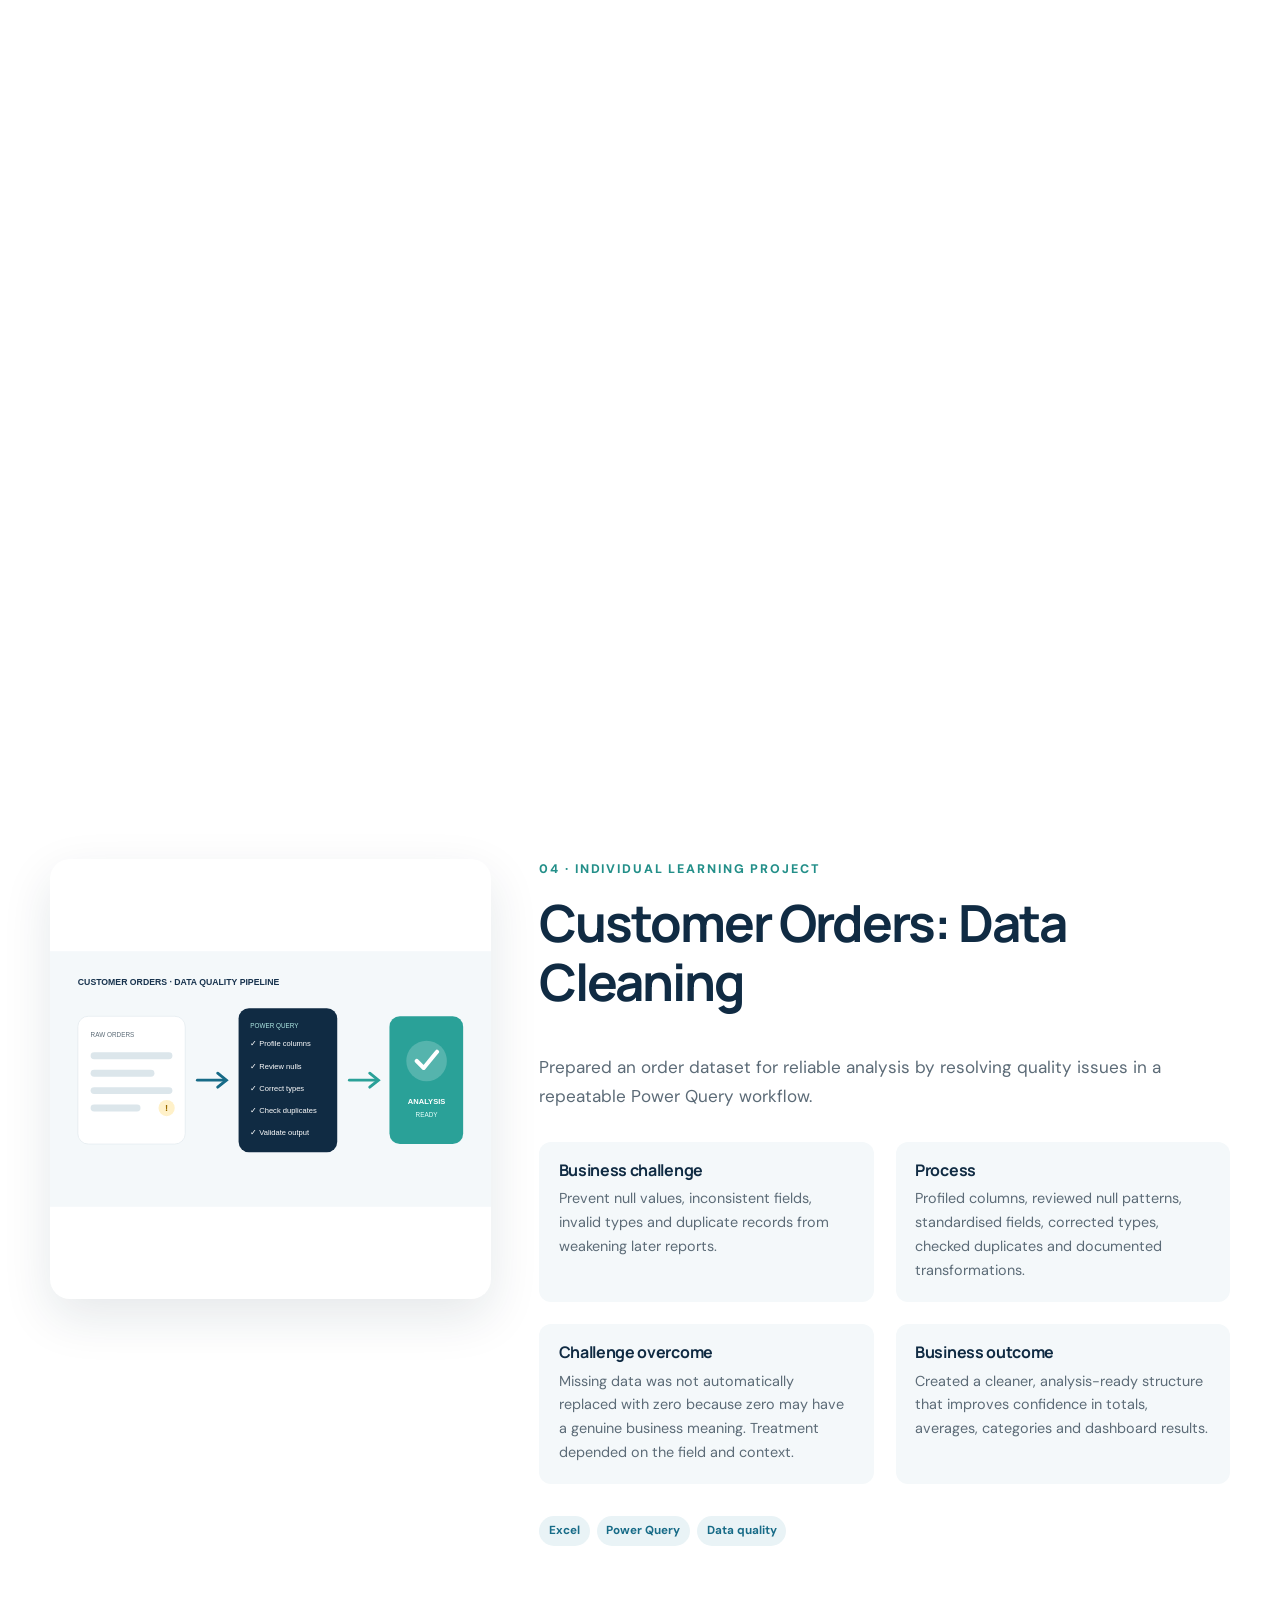
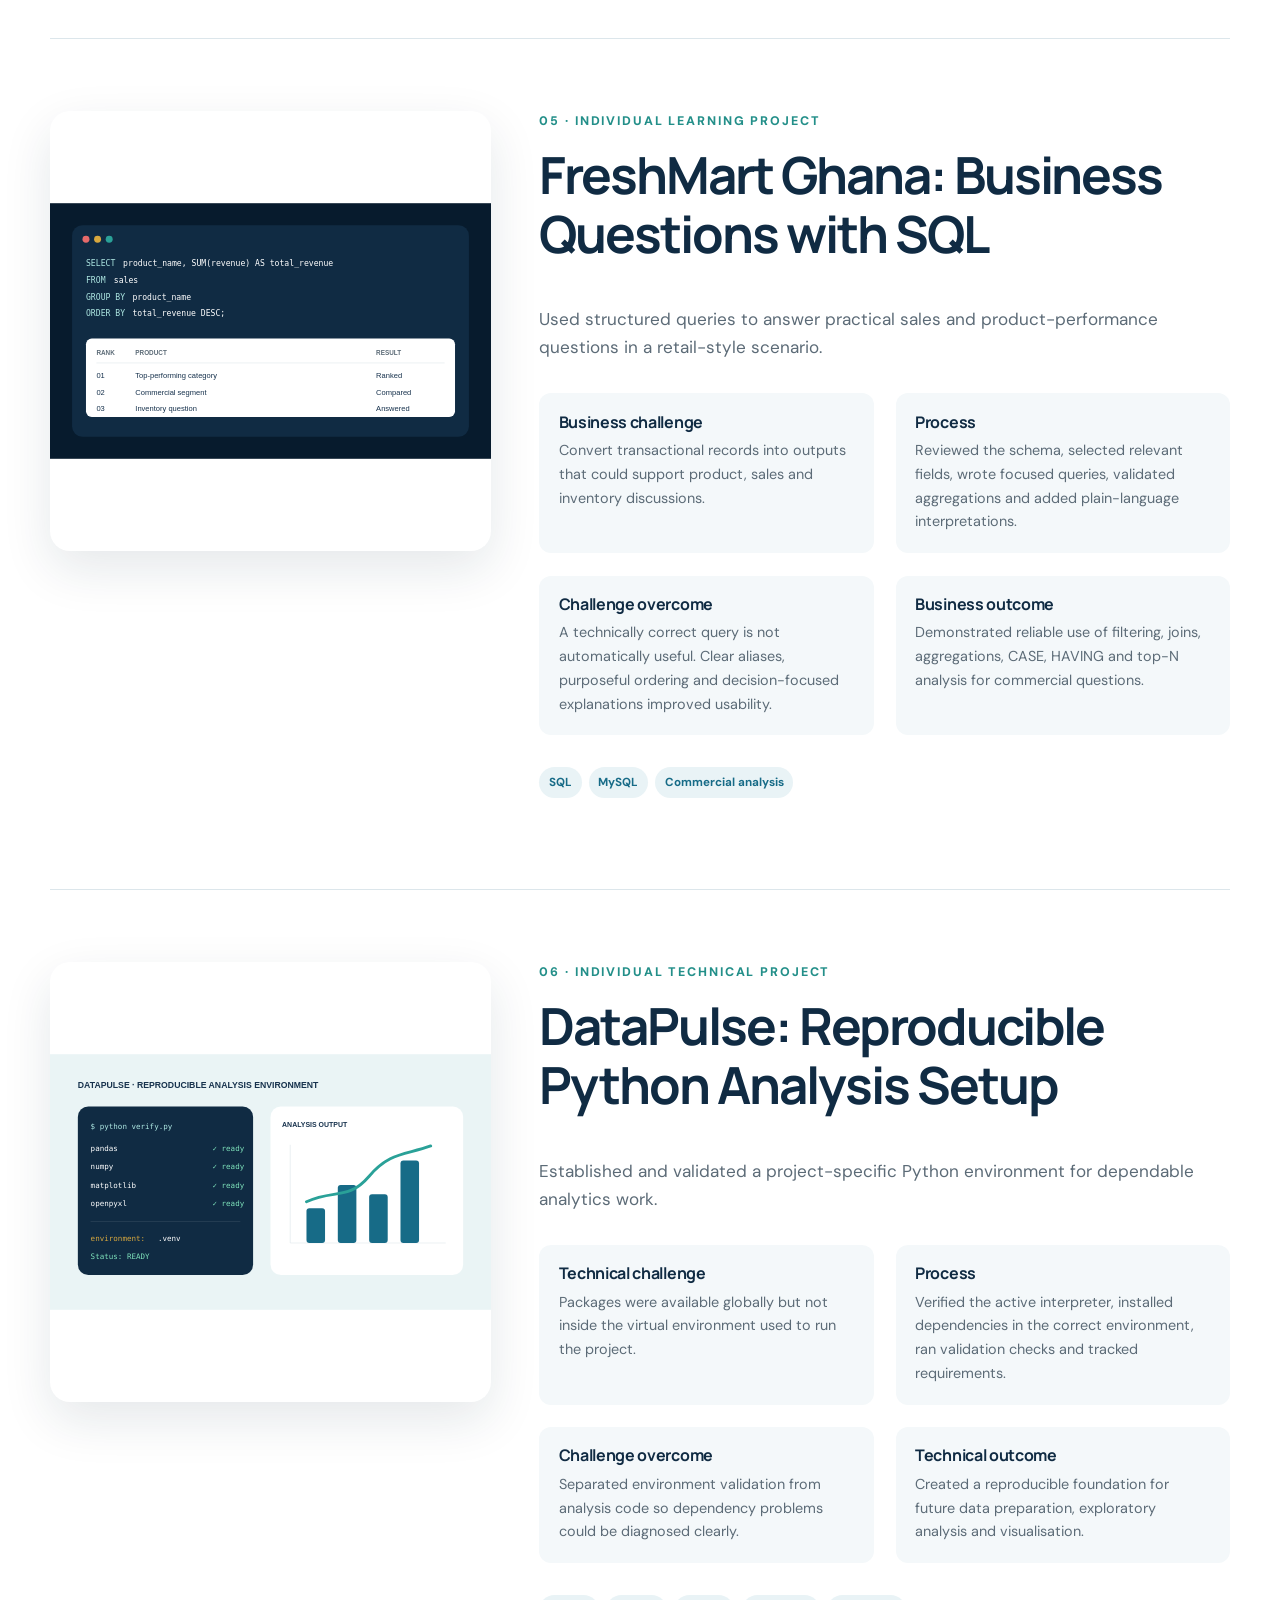
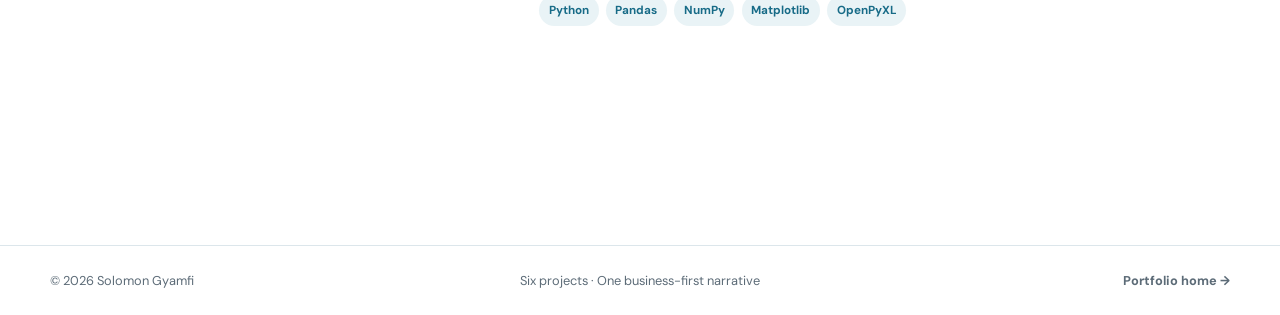
==== commit 27f3f2d2: "Remove PowerPoint presentation links from projects.html Removed links to PowerPoint presentation and" ====
--- a/projects.html
+++ b/projects.html
@@ -150,18 +150,6 @@
             <span>HR Analytics</span>
           </div>
   
-<a
-  class="button button-primary"
-  href="employee-workforce-presentation.html">
-
-  View PowerPoint Presentation
-
-</a>
-<a class="text-link"
-   href="downloads/Data_Analytics_Upskill_Capstone_Project.pptx">
-  Download PowerPoint <span aria-hidden="true">↓</span>
-</a>
-
           <!-- DATASET -->
           <section class="case-detail">
             <h3>Dataset &amp; Scope</h3>
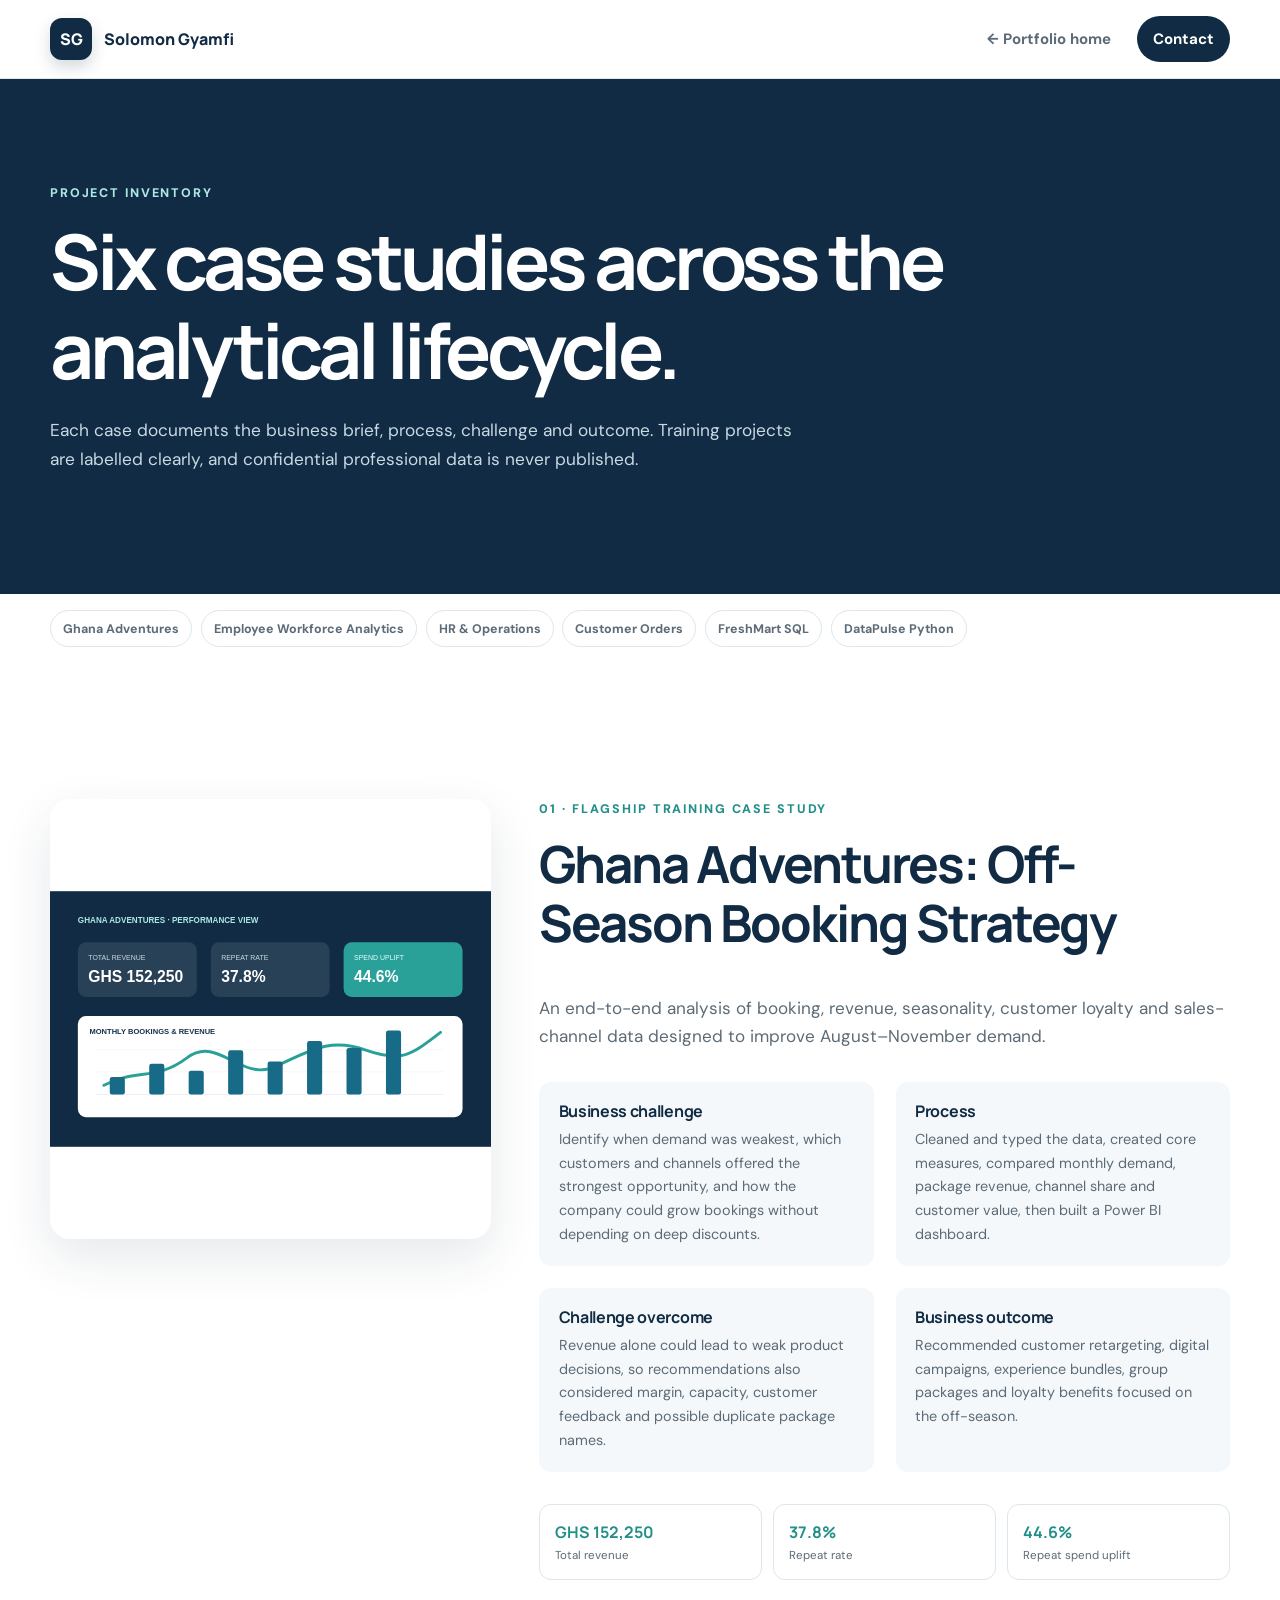
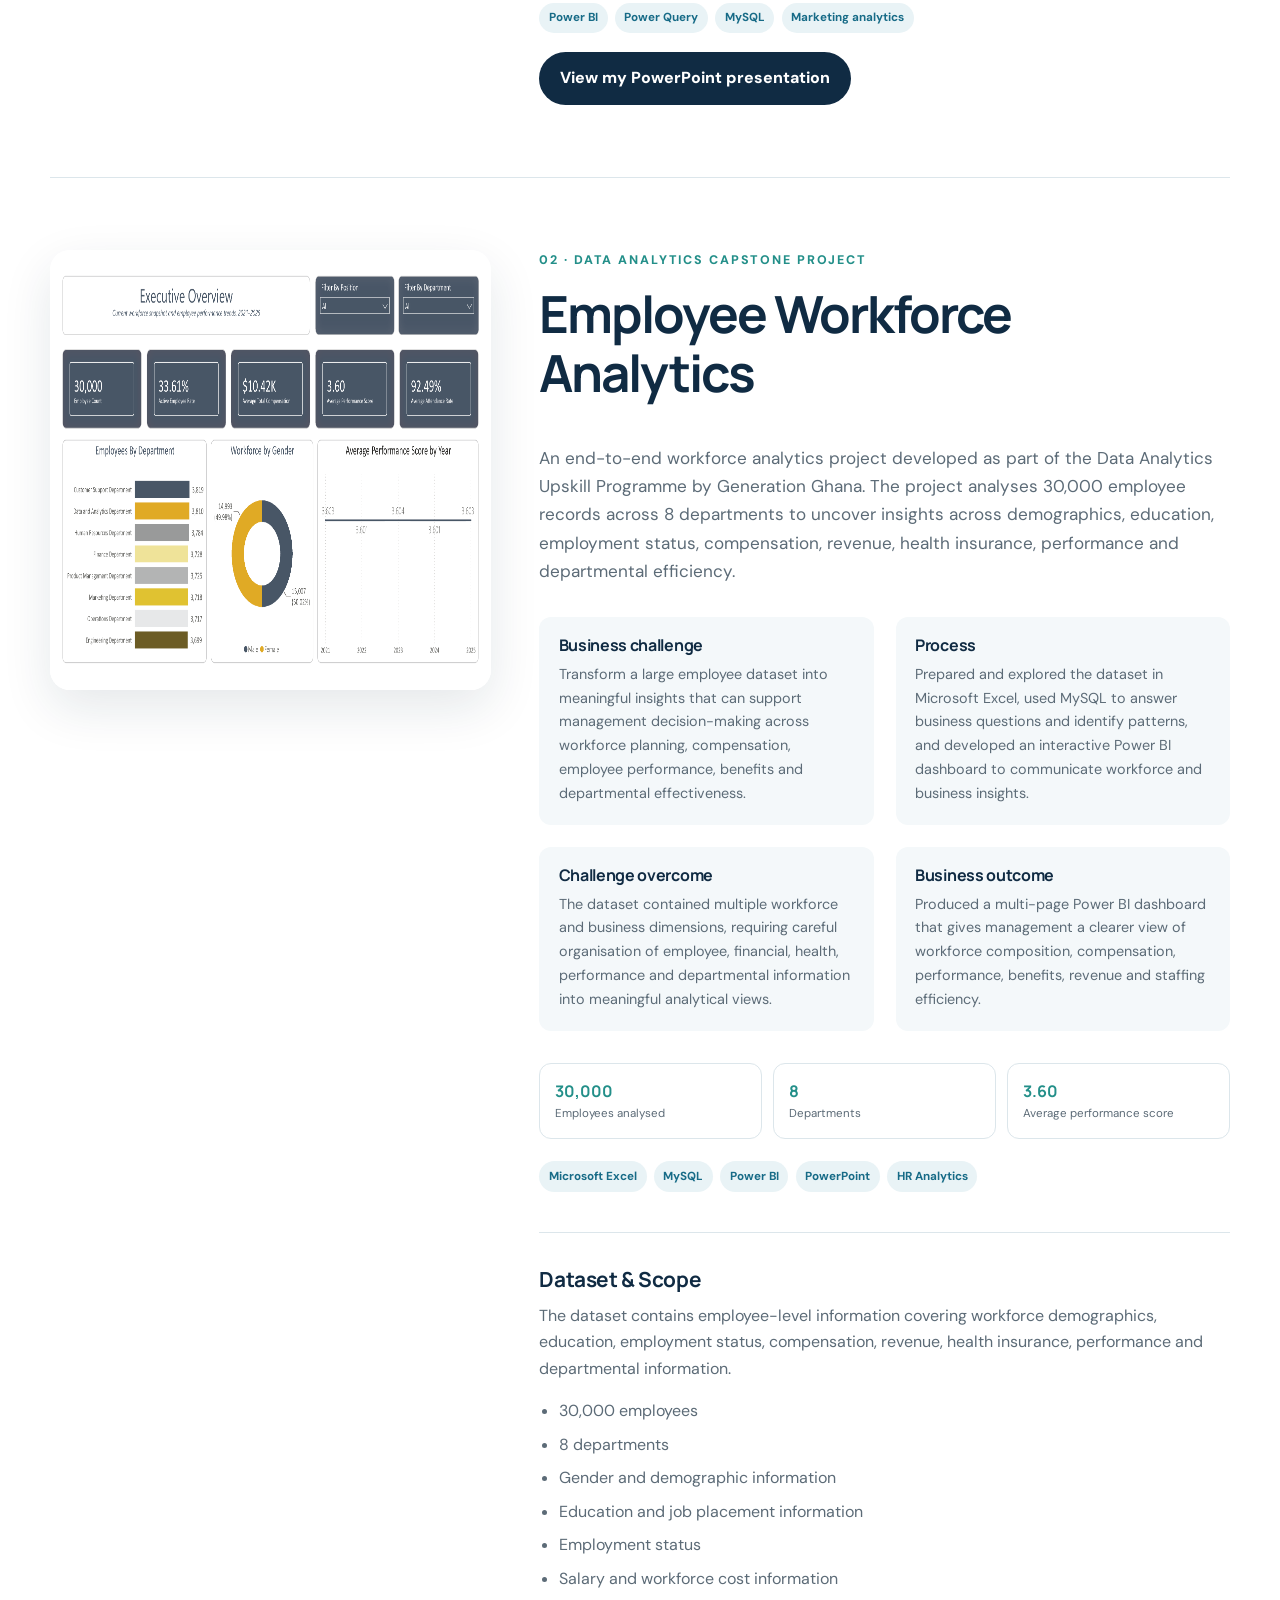
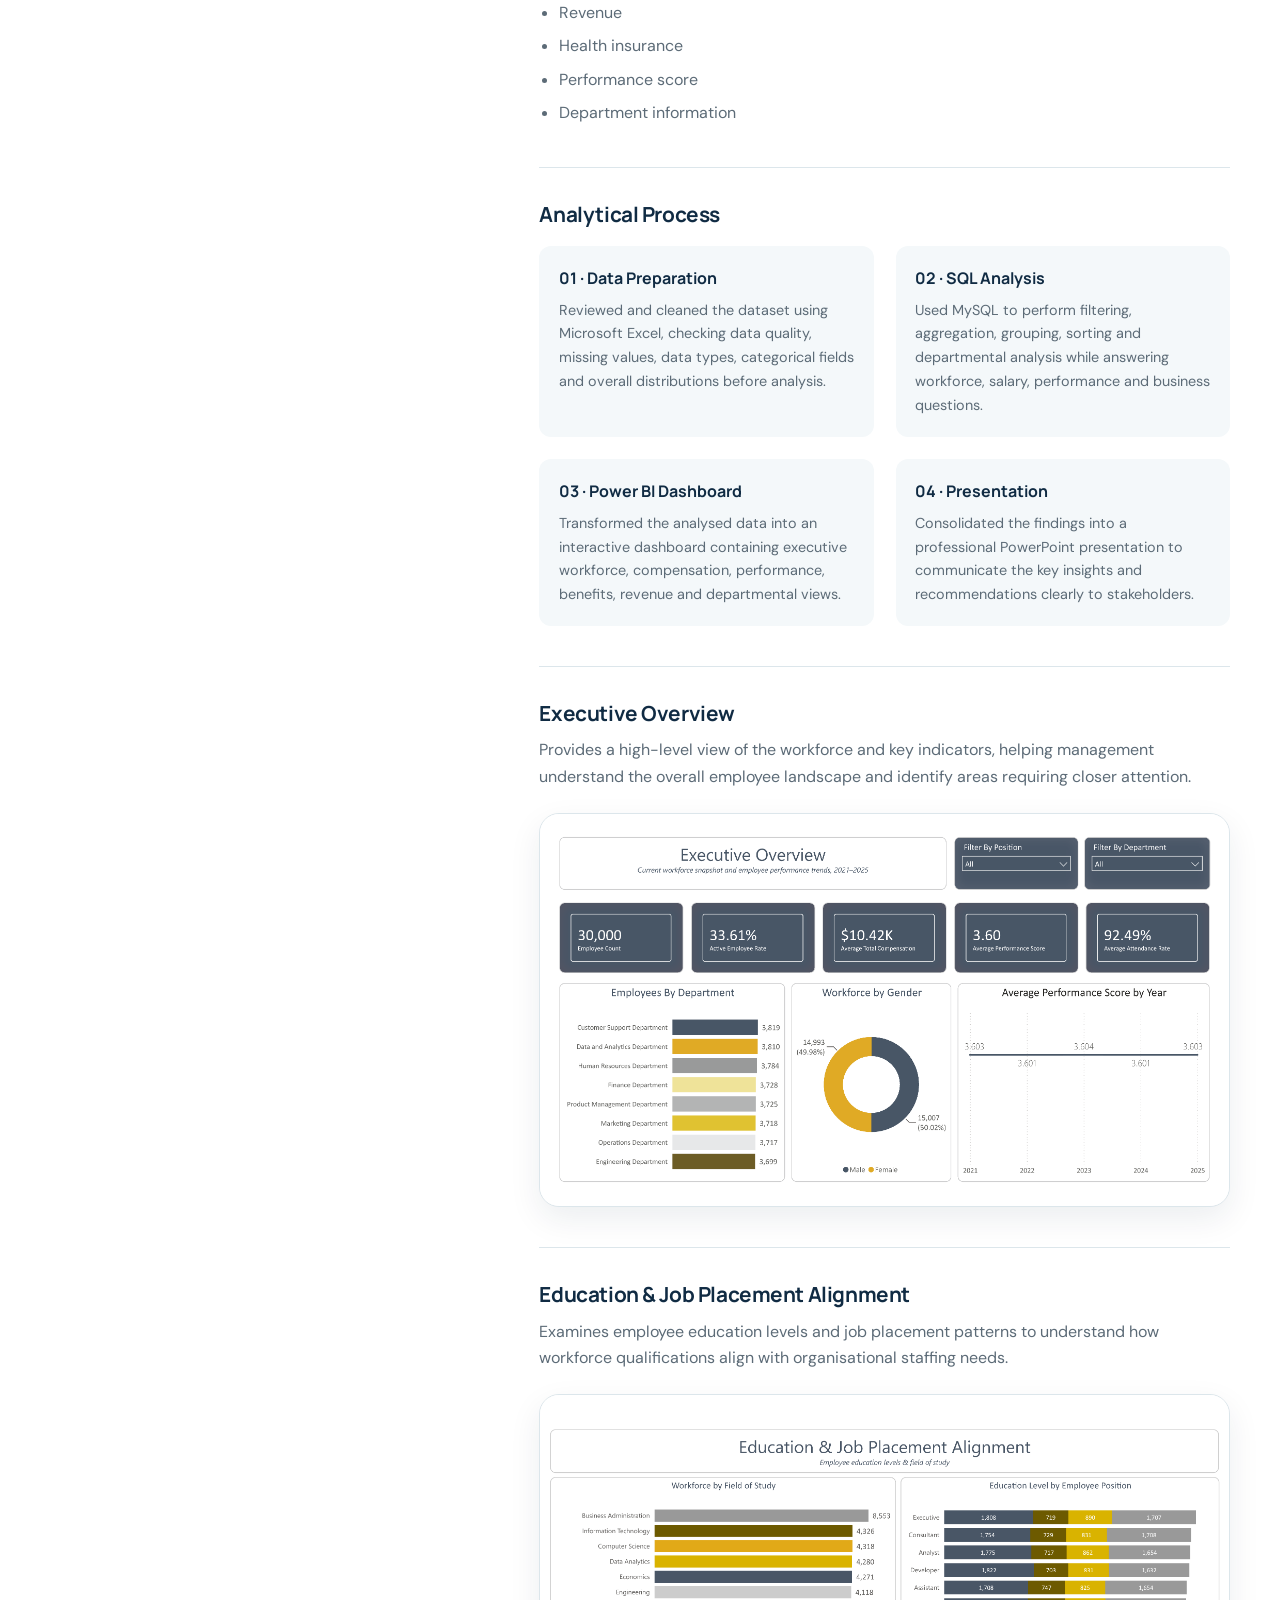
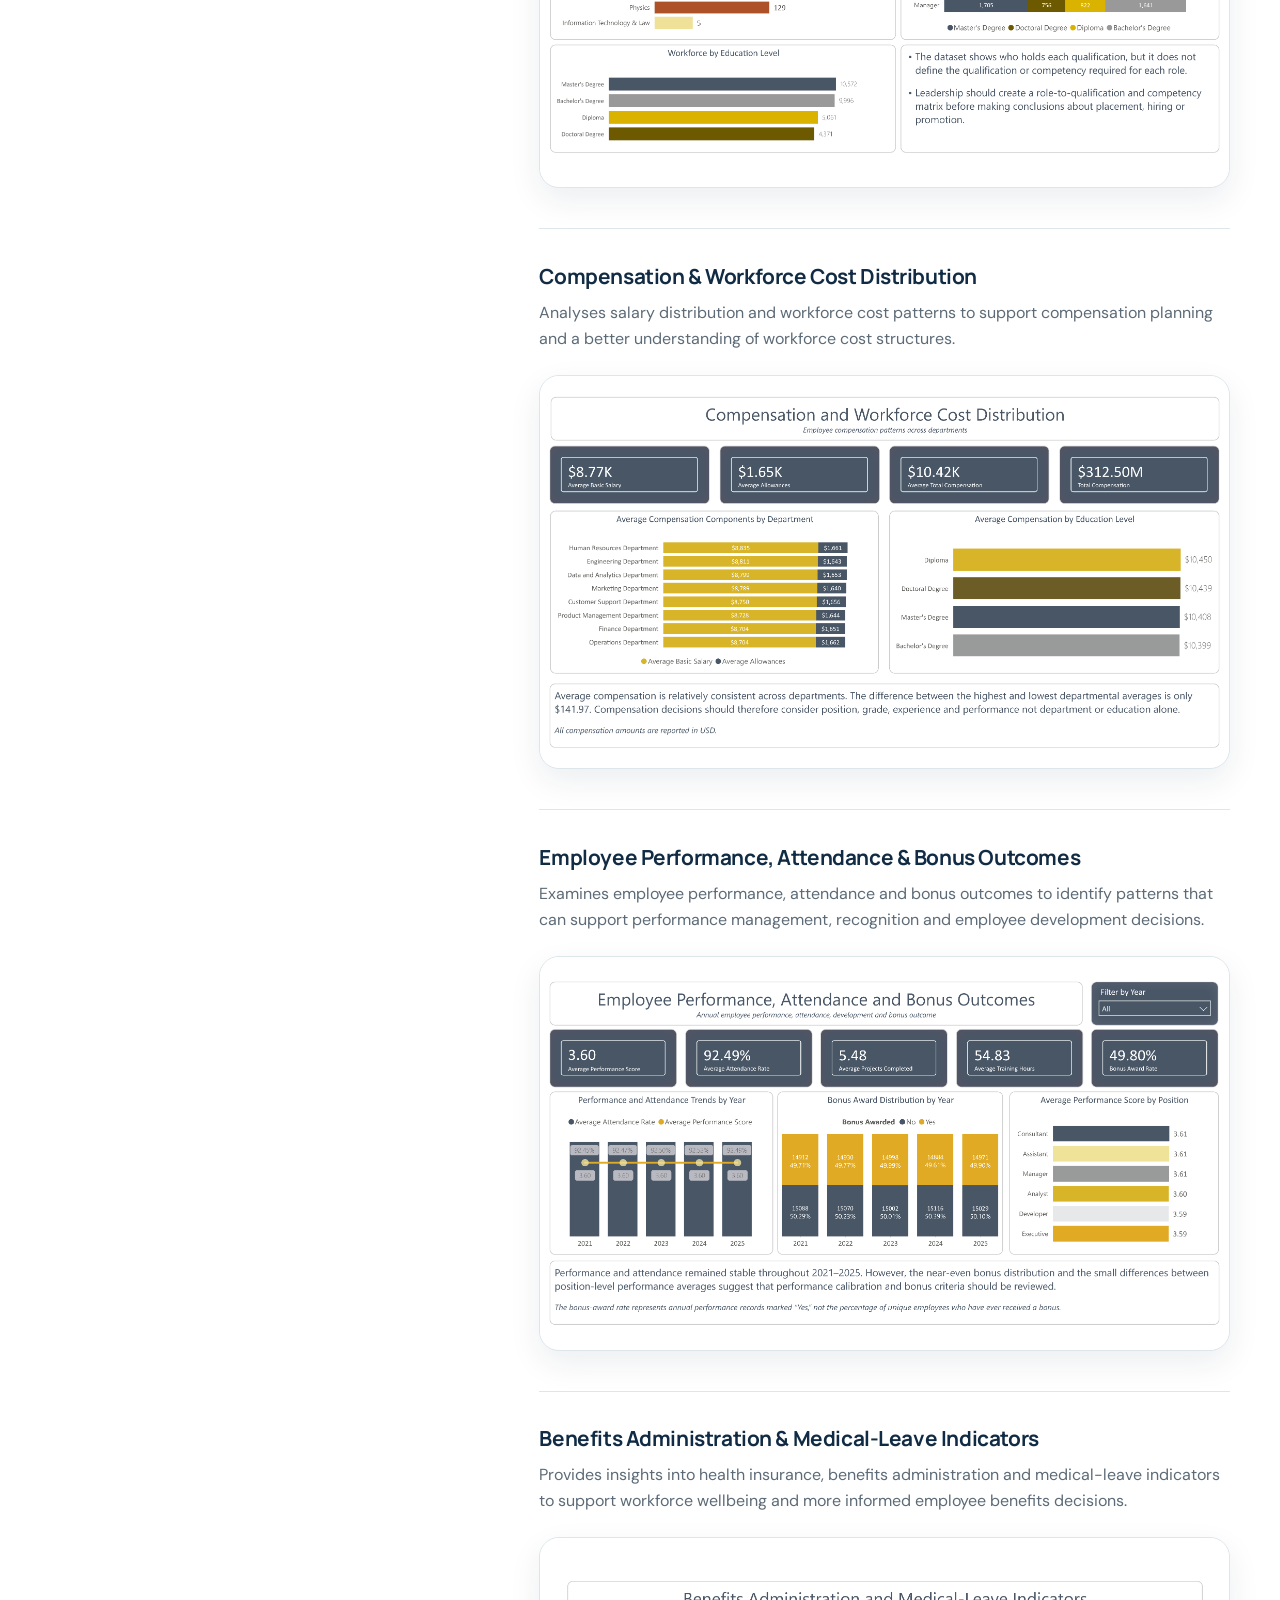
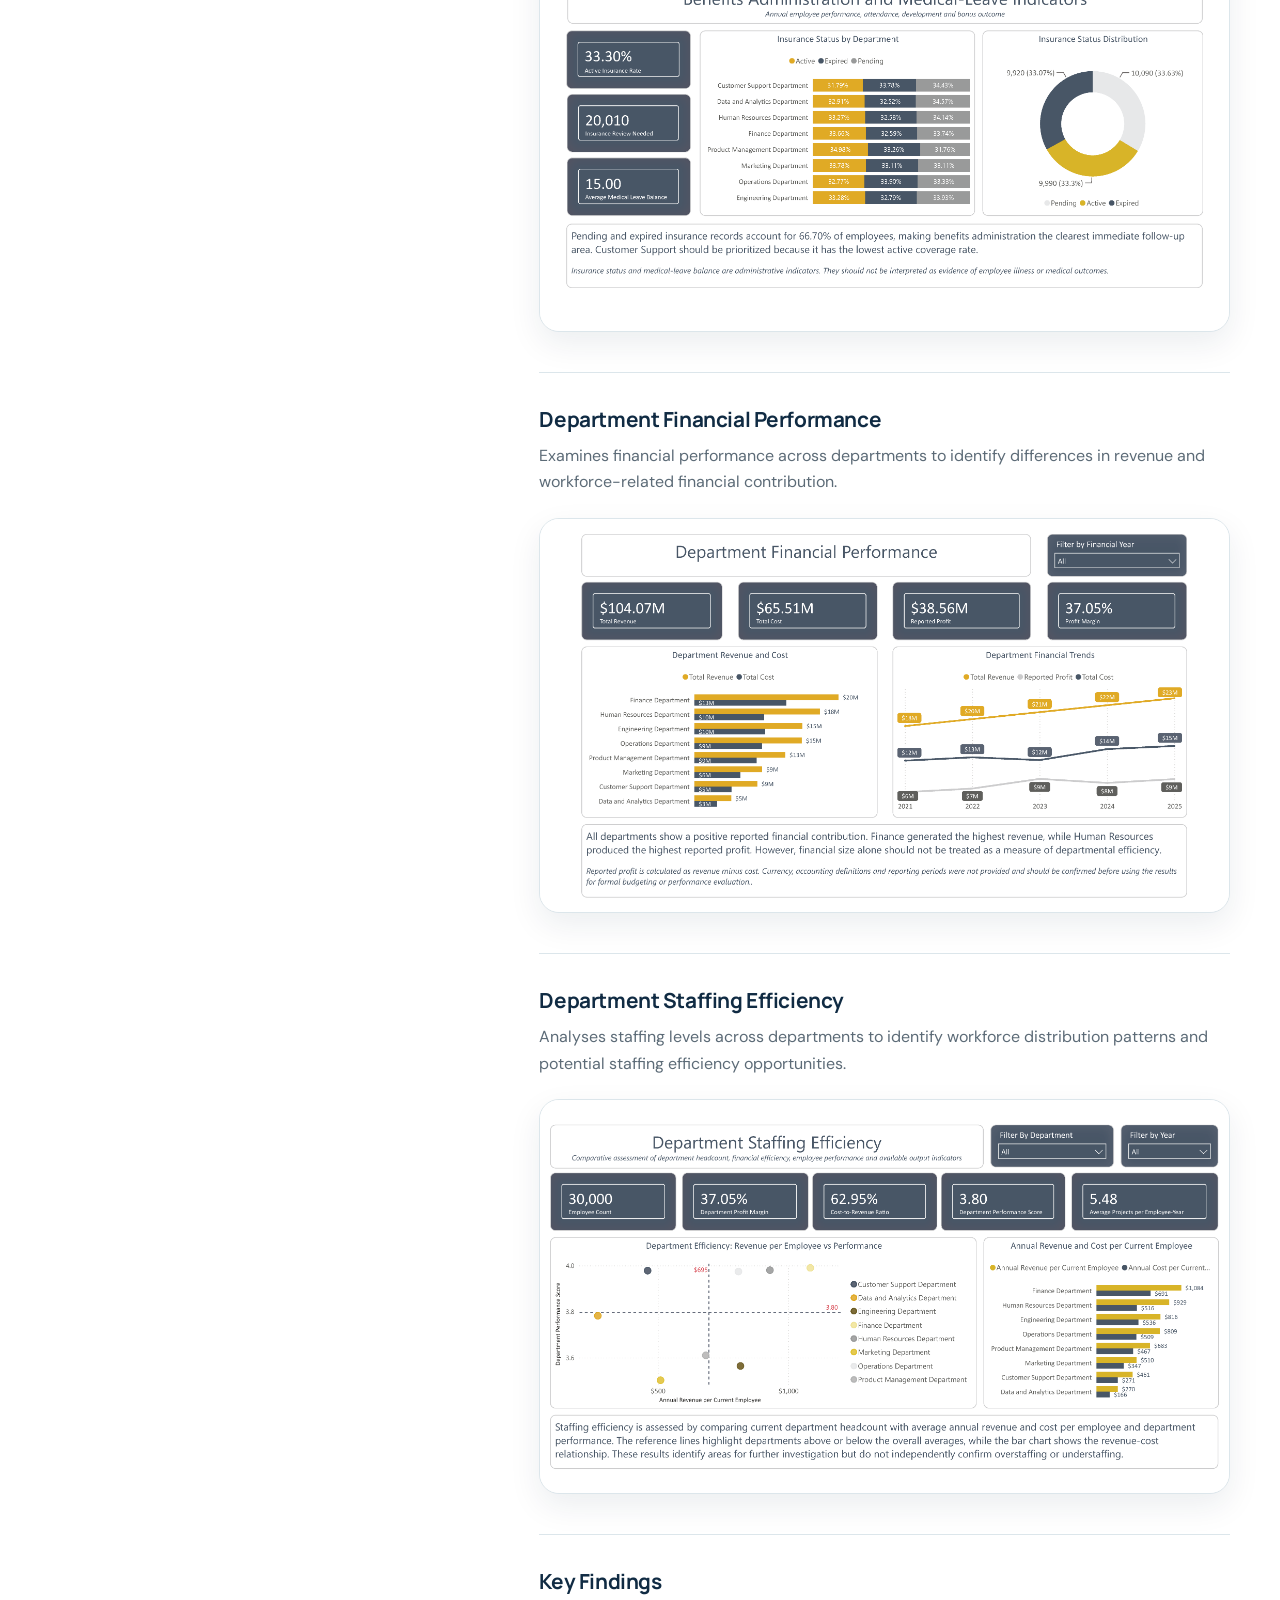
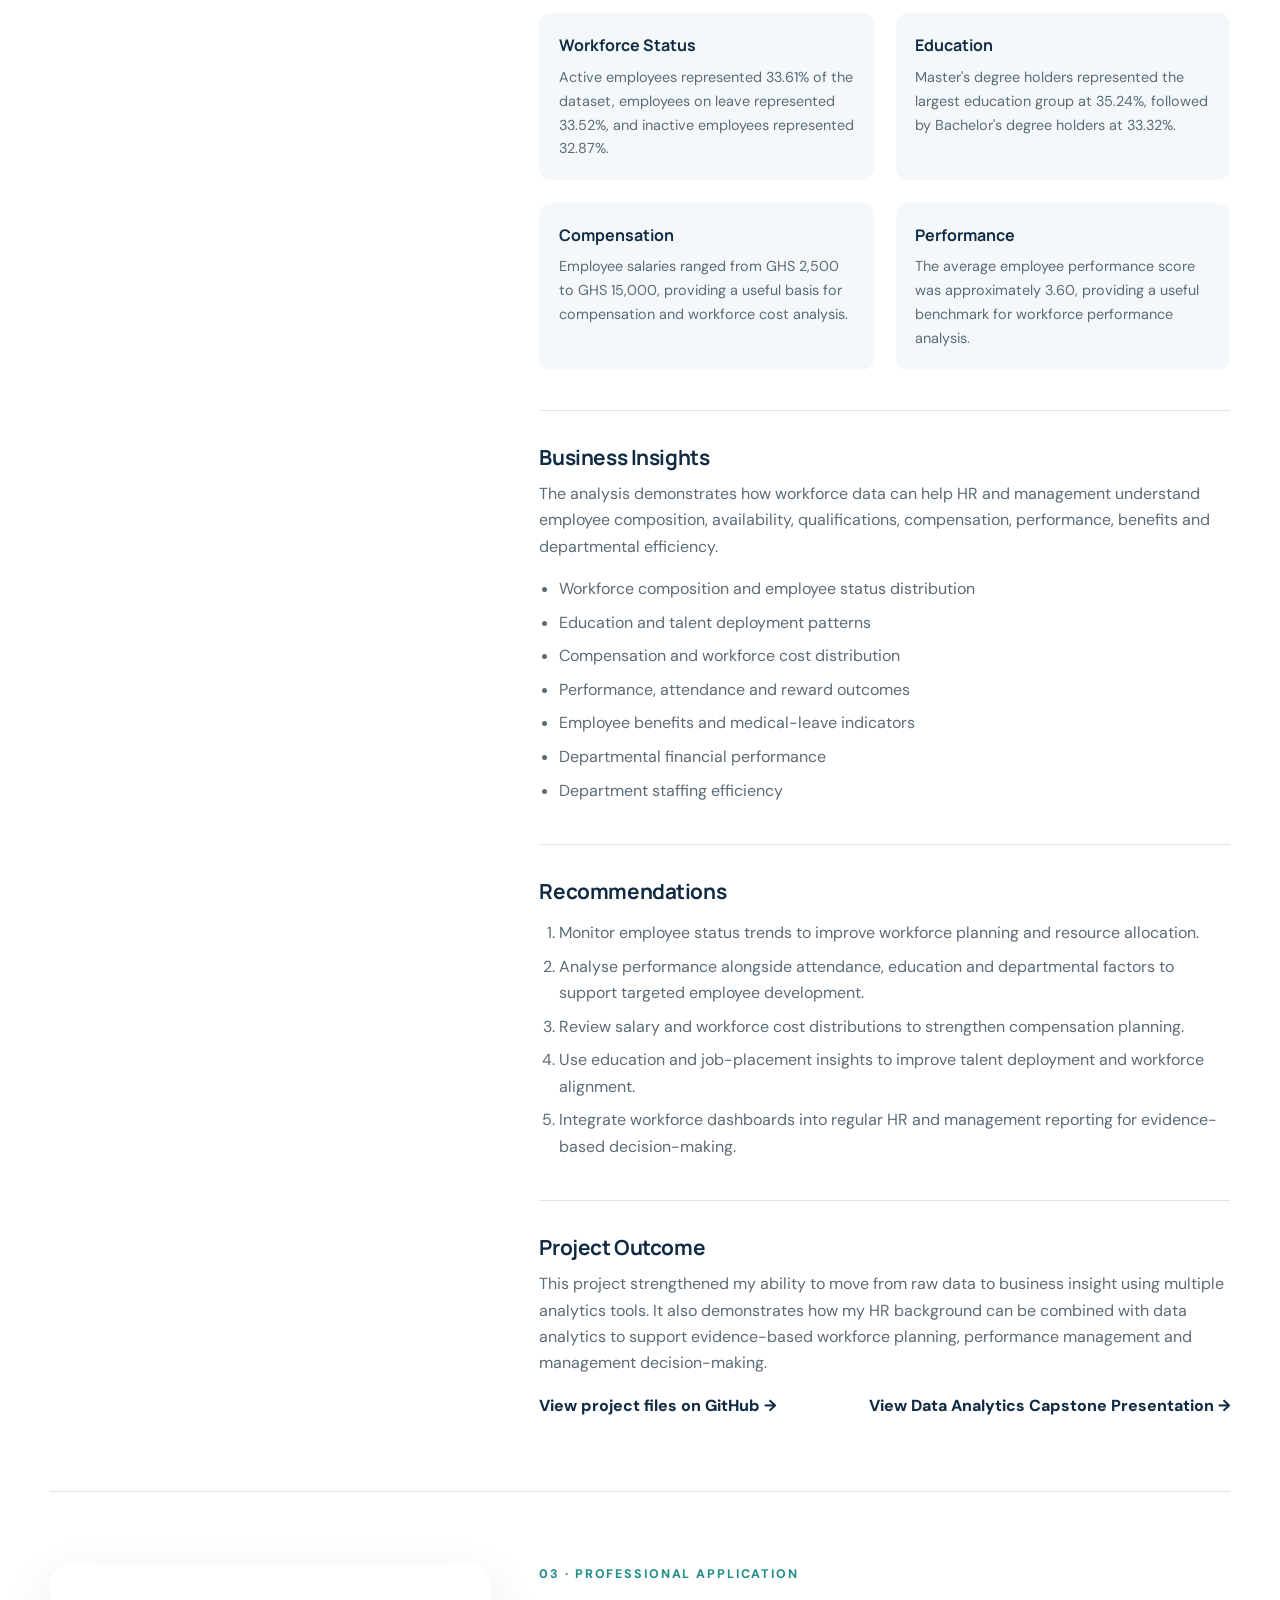
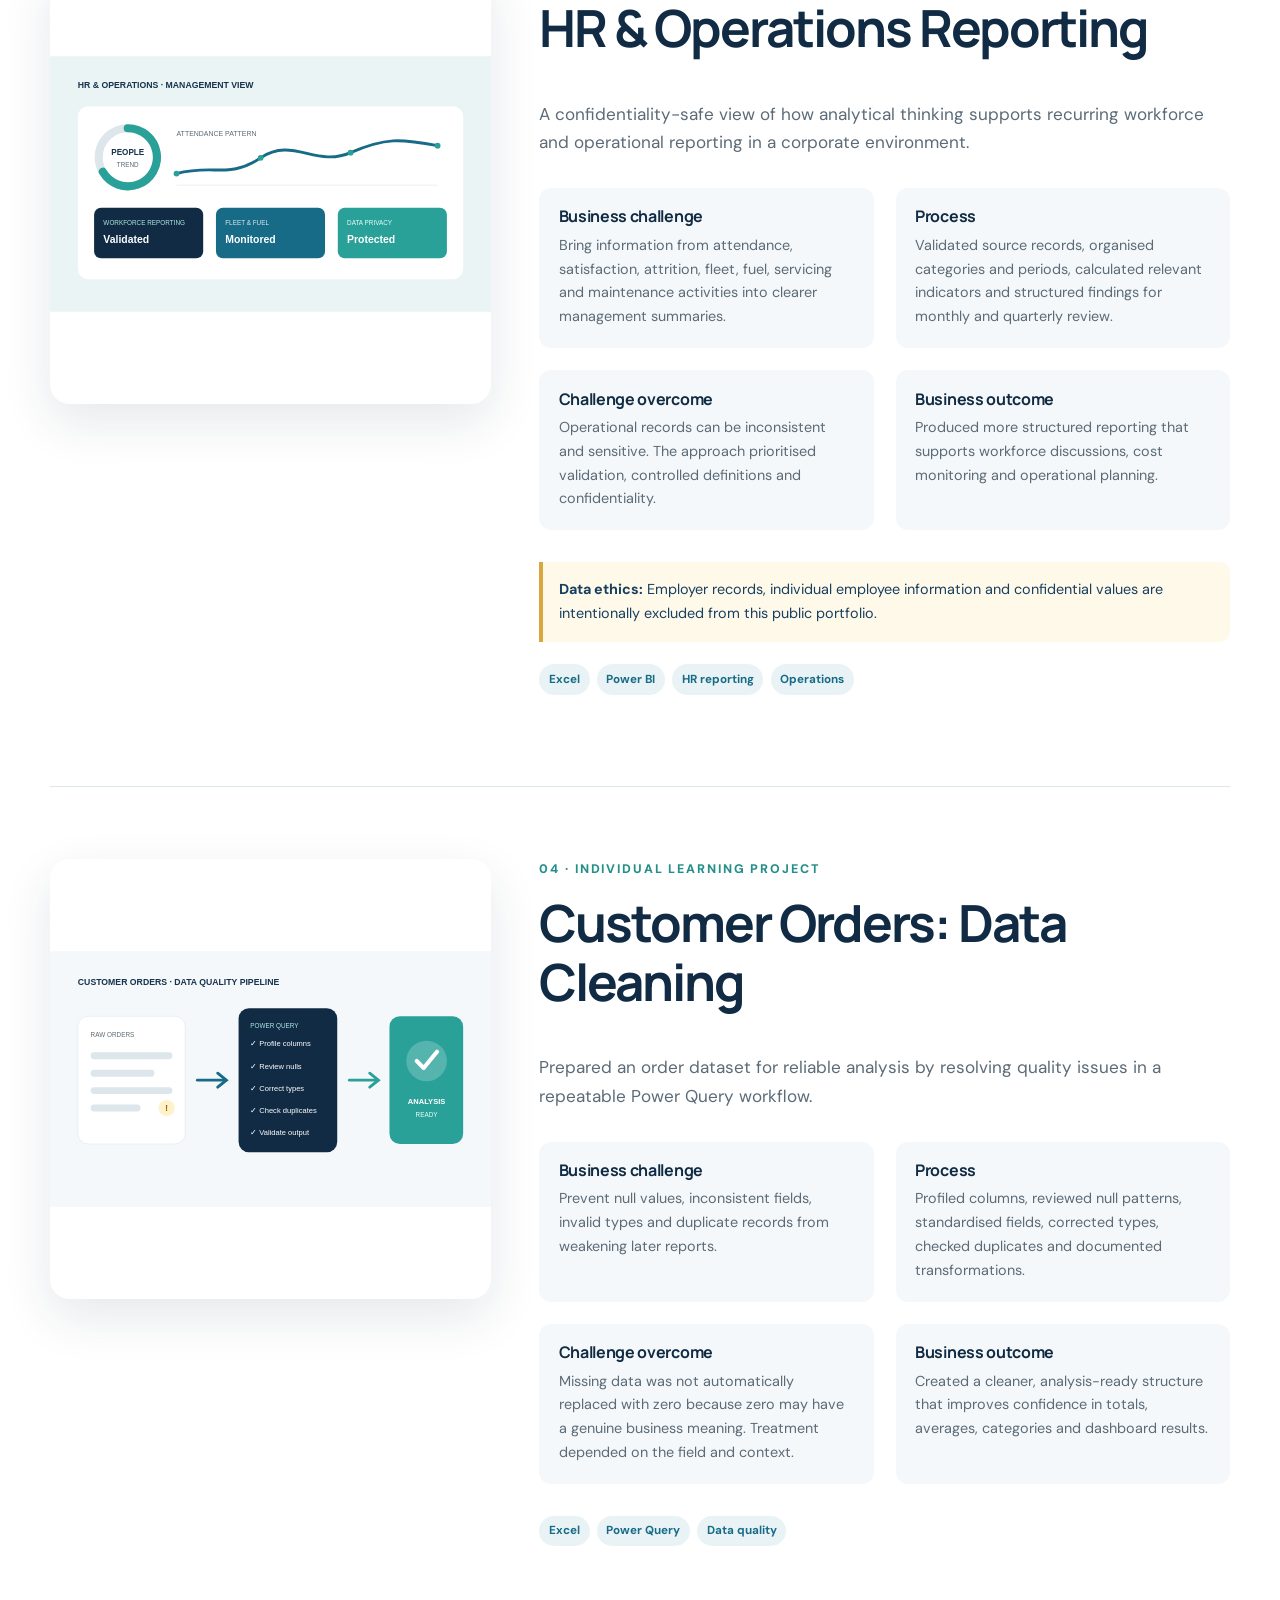
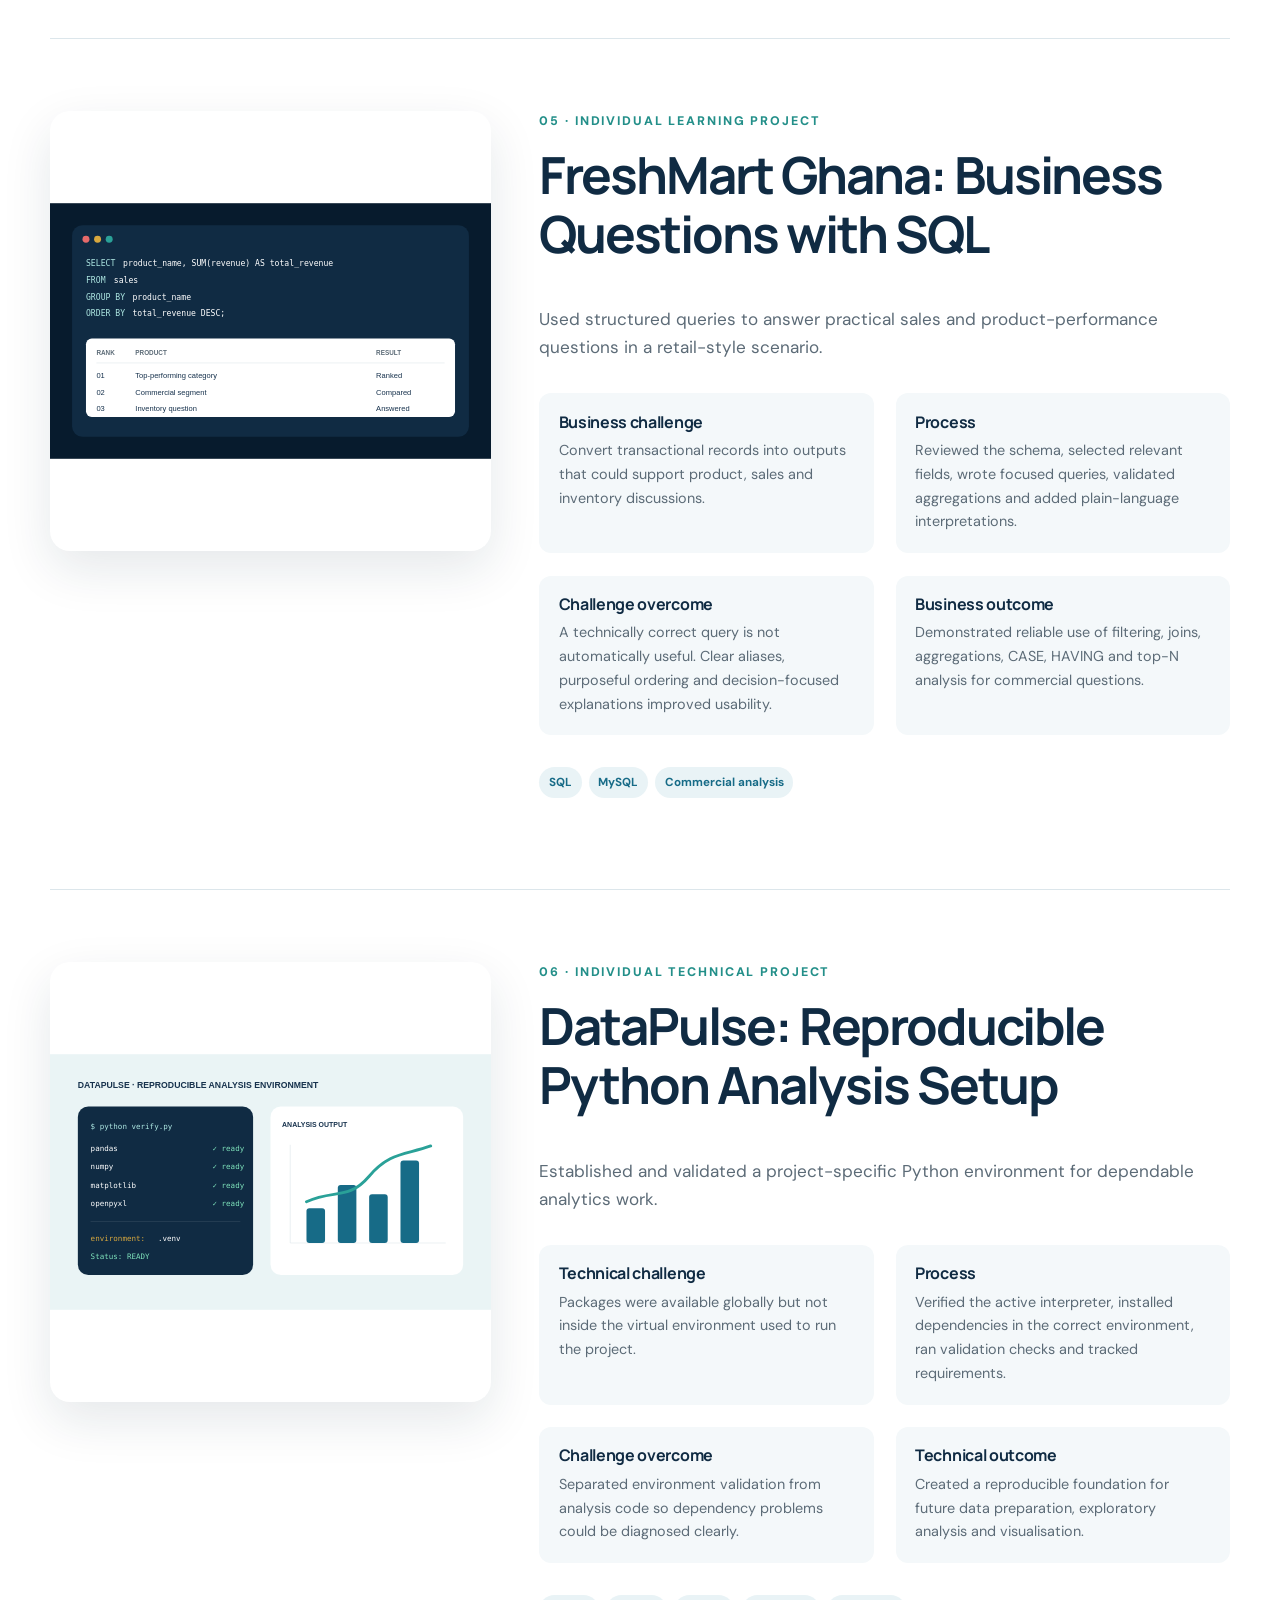
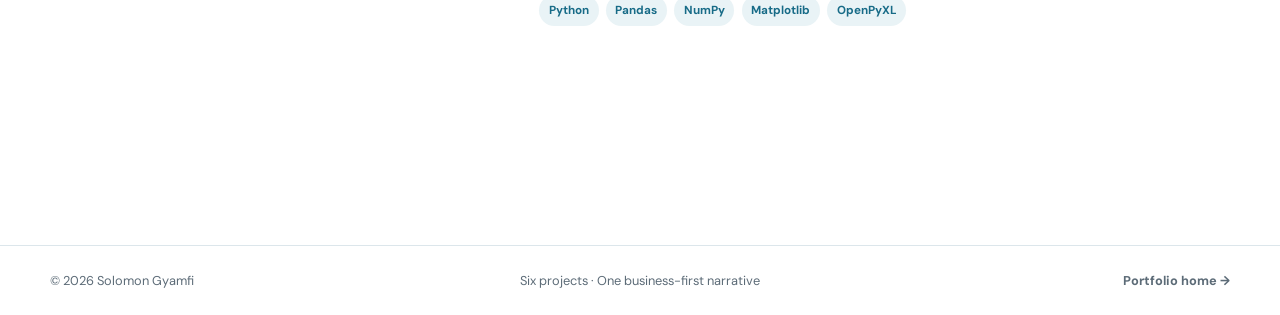
==== commit 11d5718f: "Update projects.html" ====
--- a/projects.html
+++ b/projects.html
@@ -64,7 +64,7 @@
         <div class="case-image">
           <img src="projects/employee-workforce-analytics/screenshots/executive-overview.png"
             alt="Employee Workforce Analytics Executive Overview dashboard"
-            width="760"
+            width="960"
             height="440">
         </div>
 
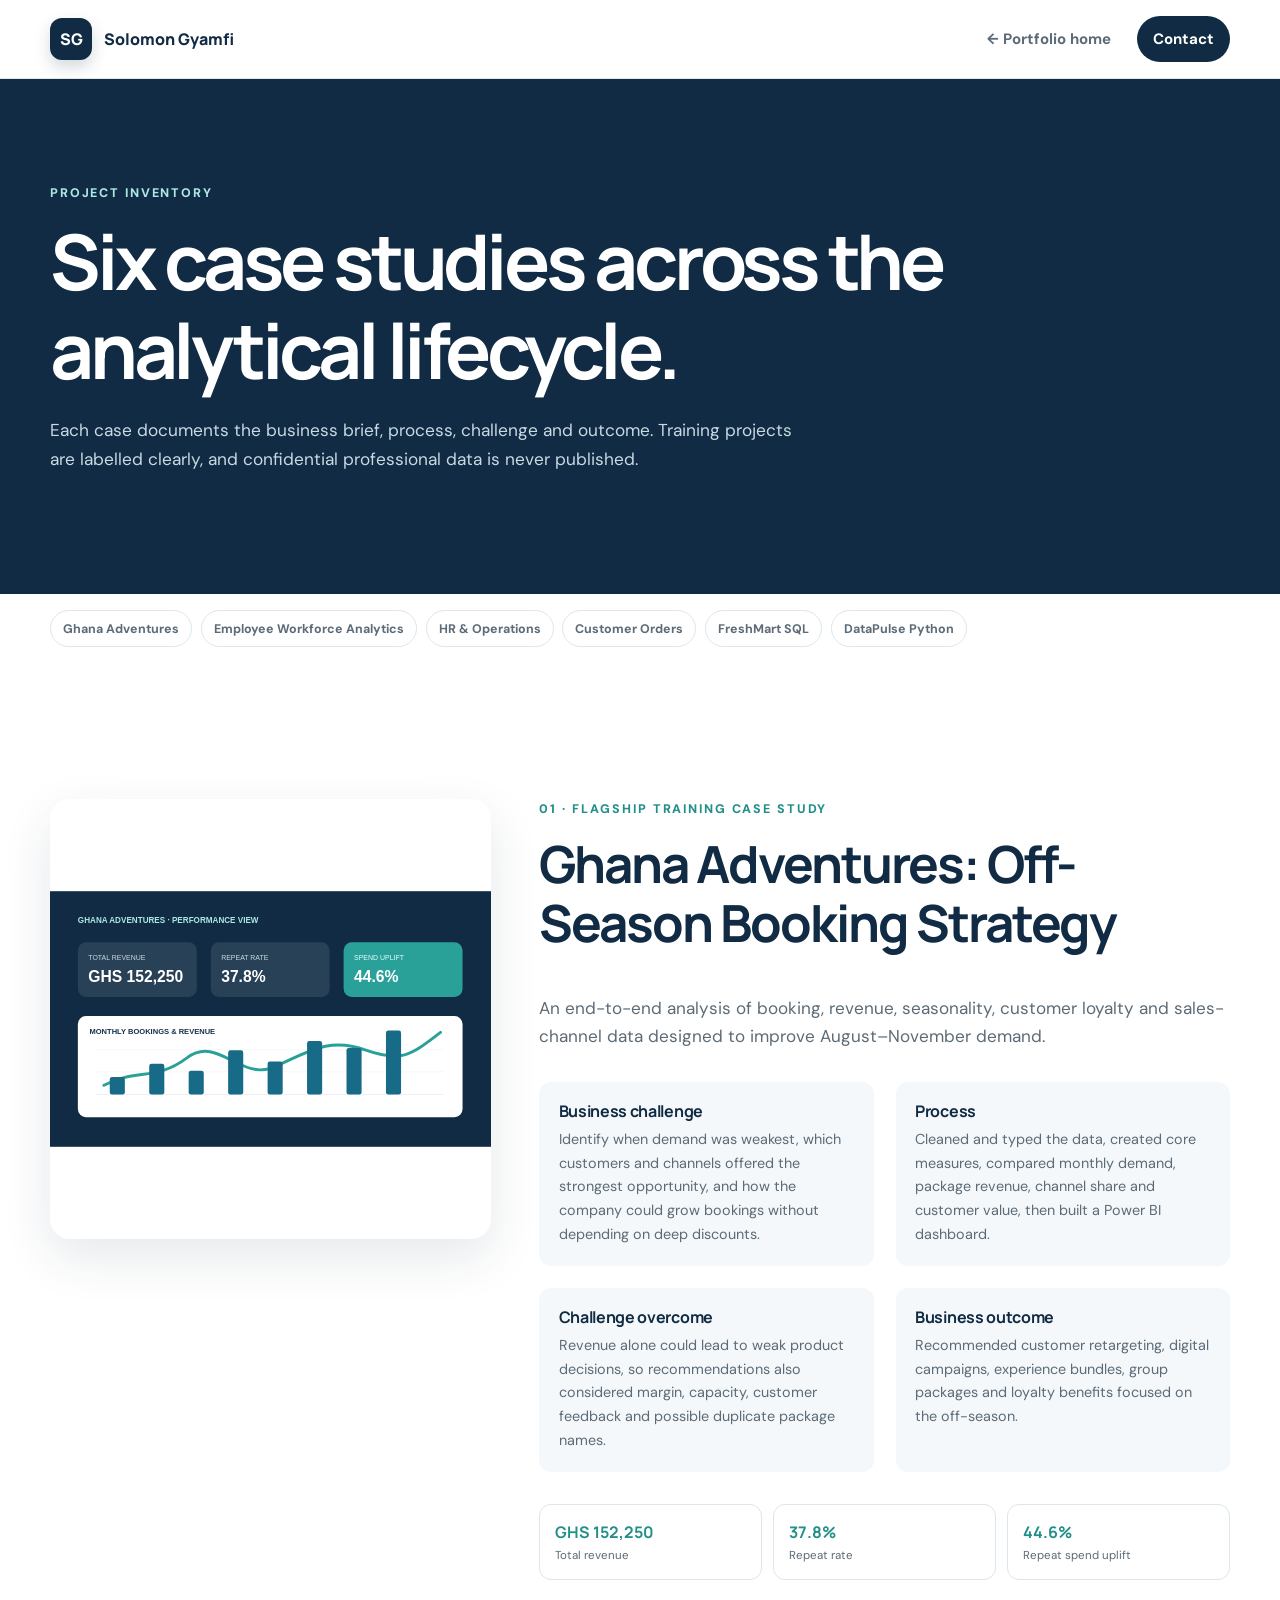
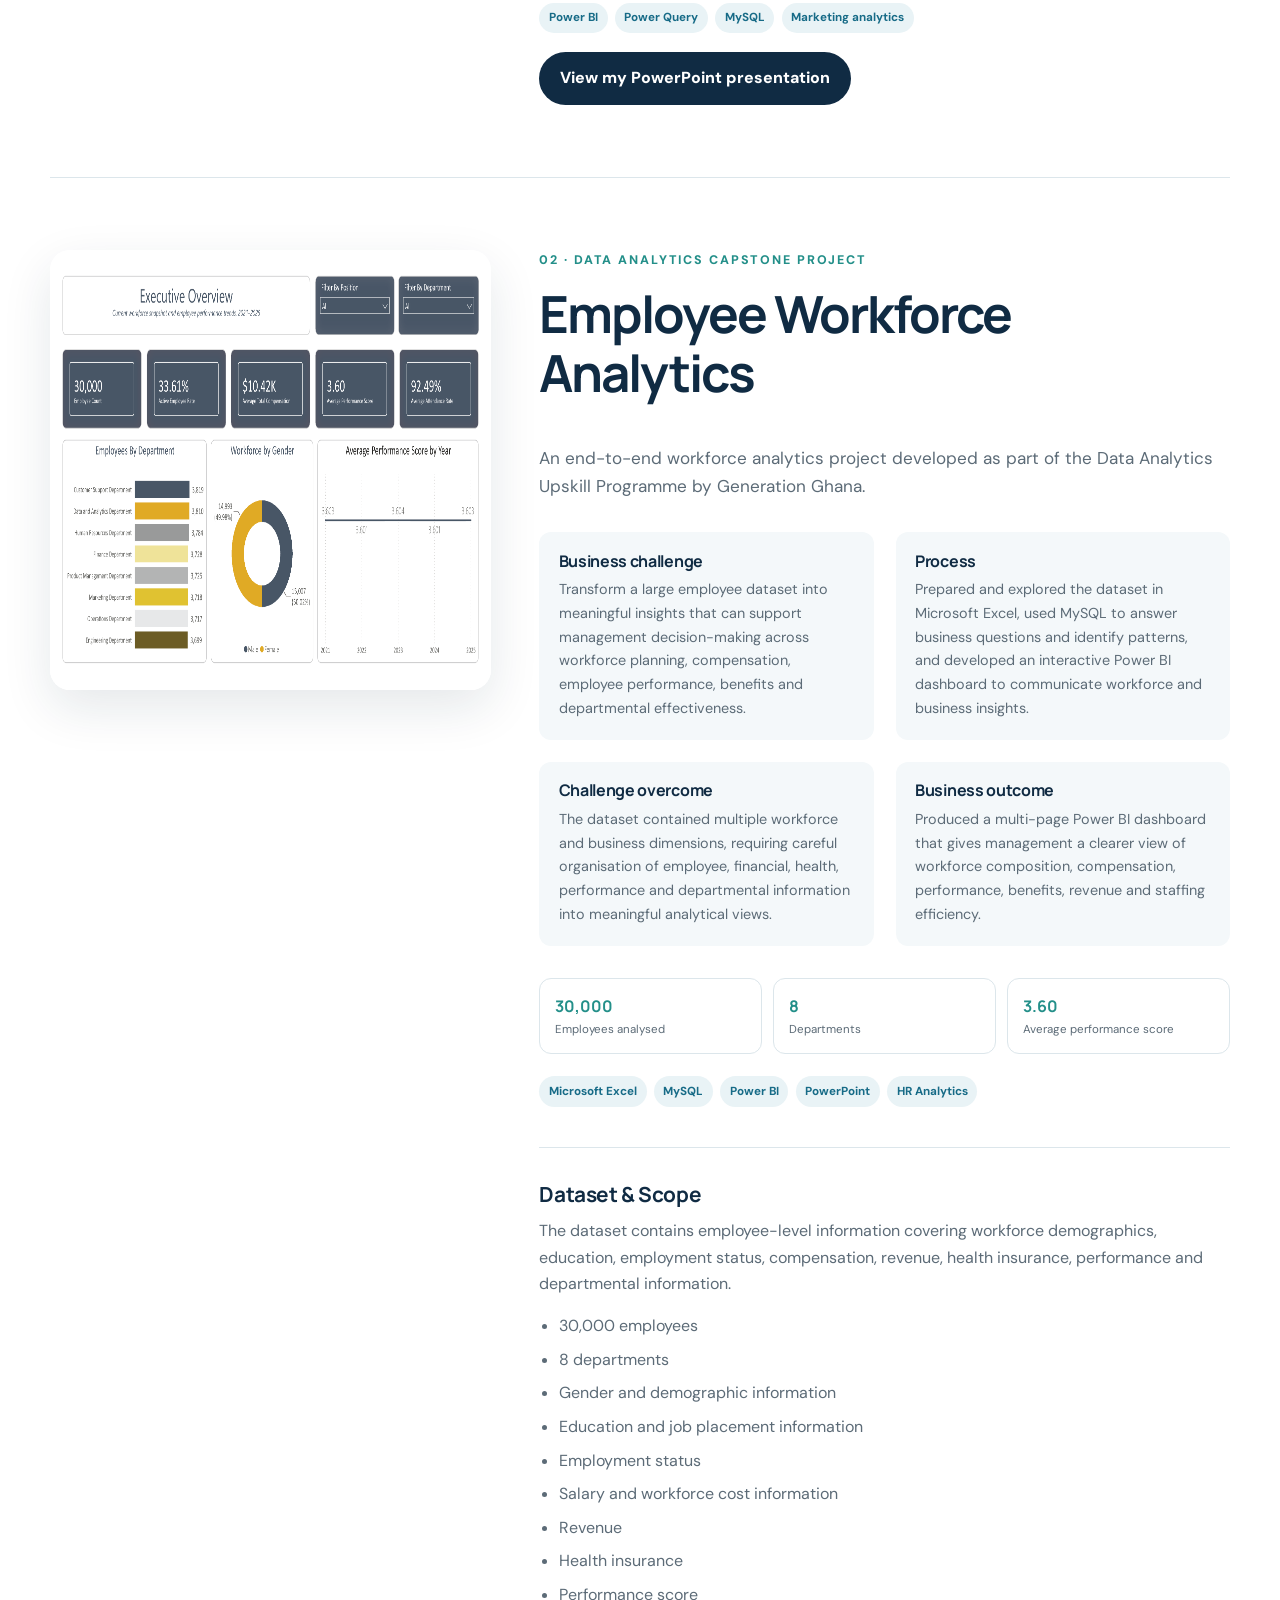
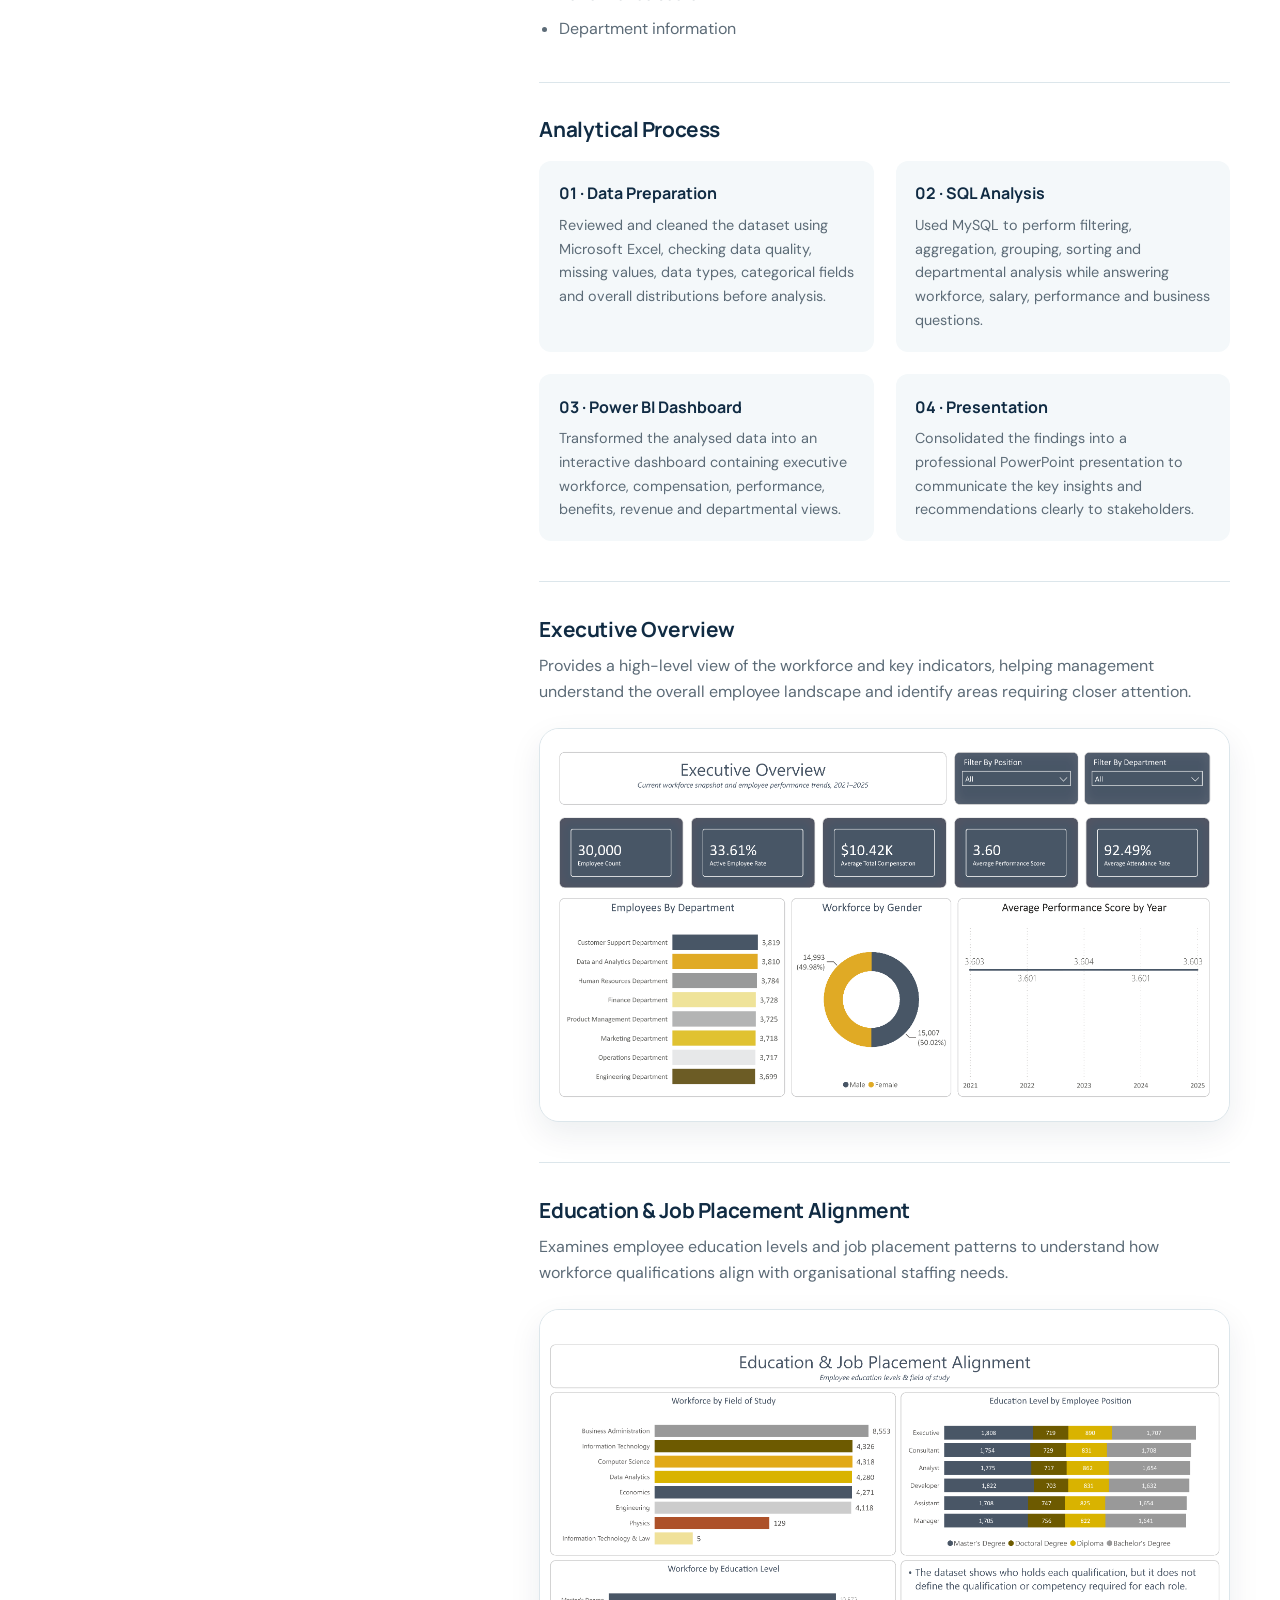
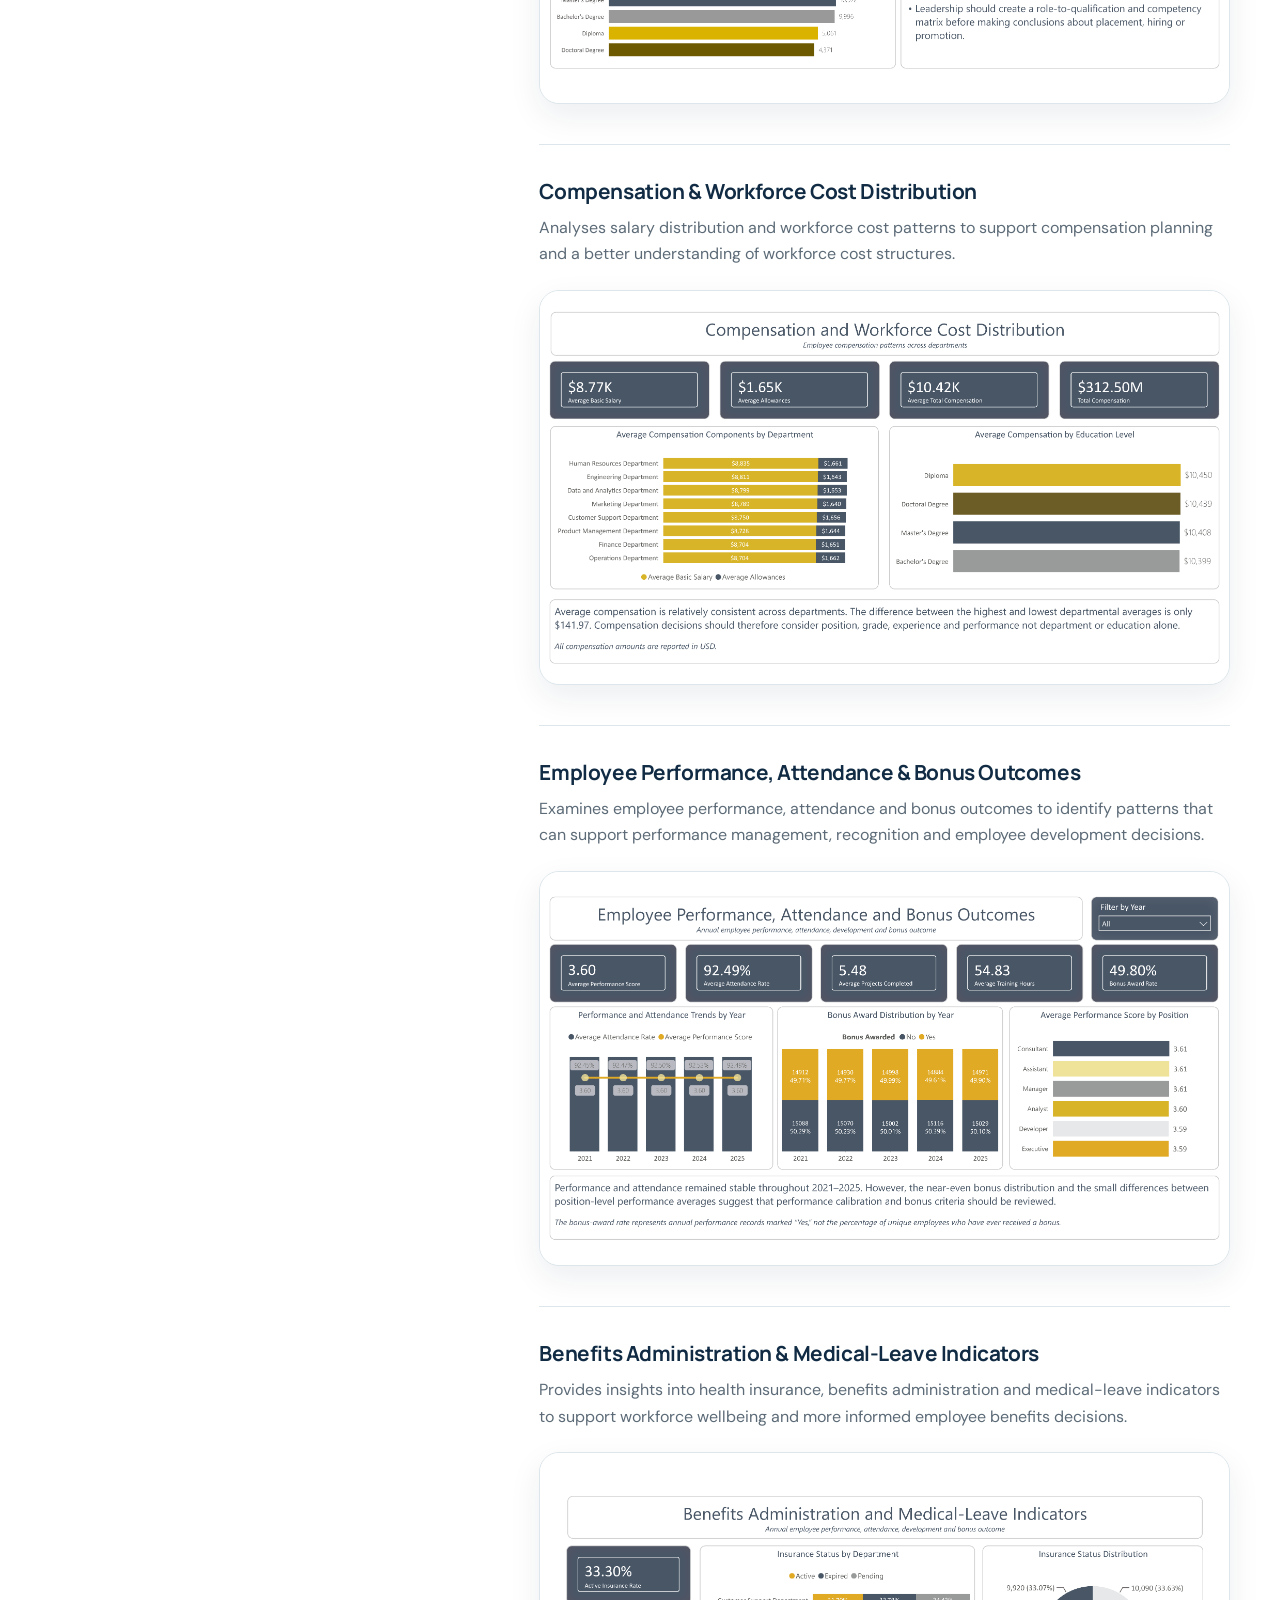
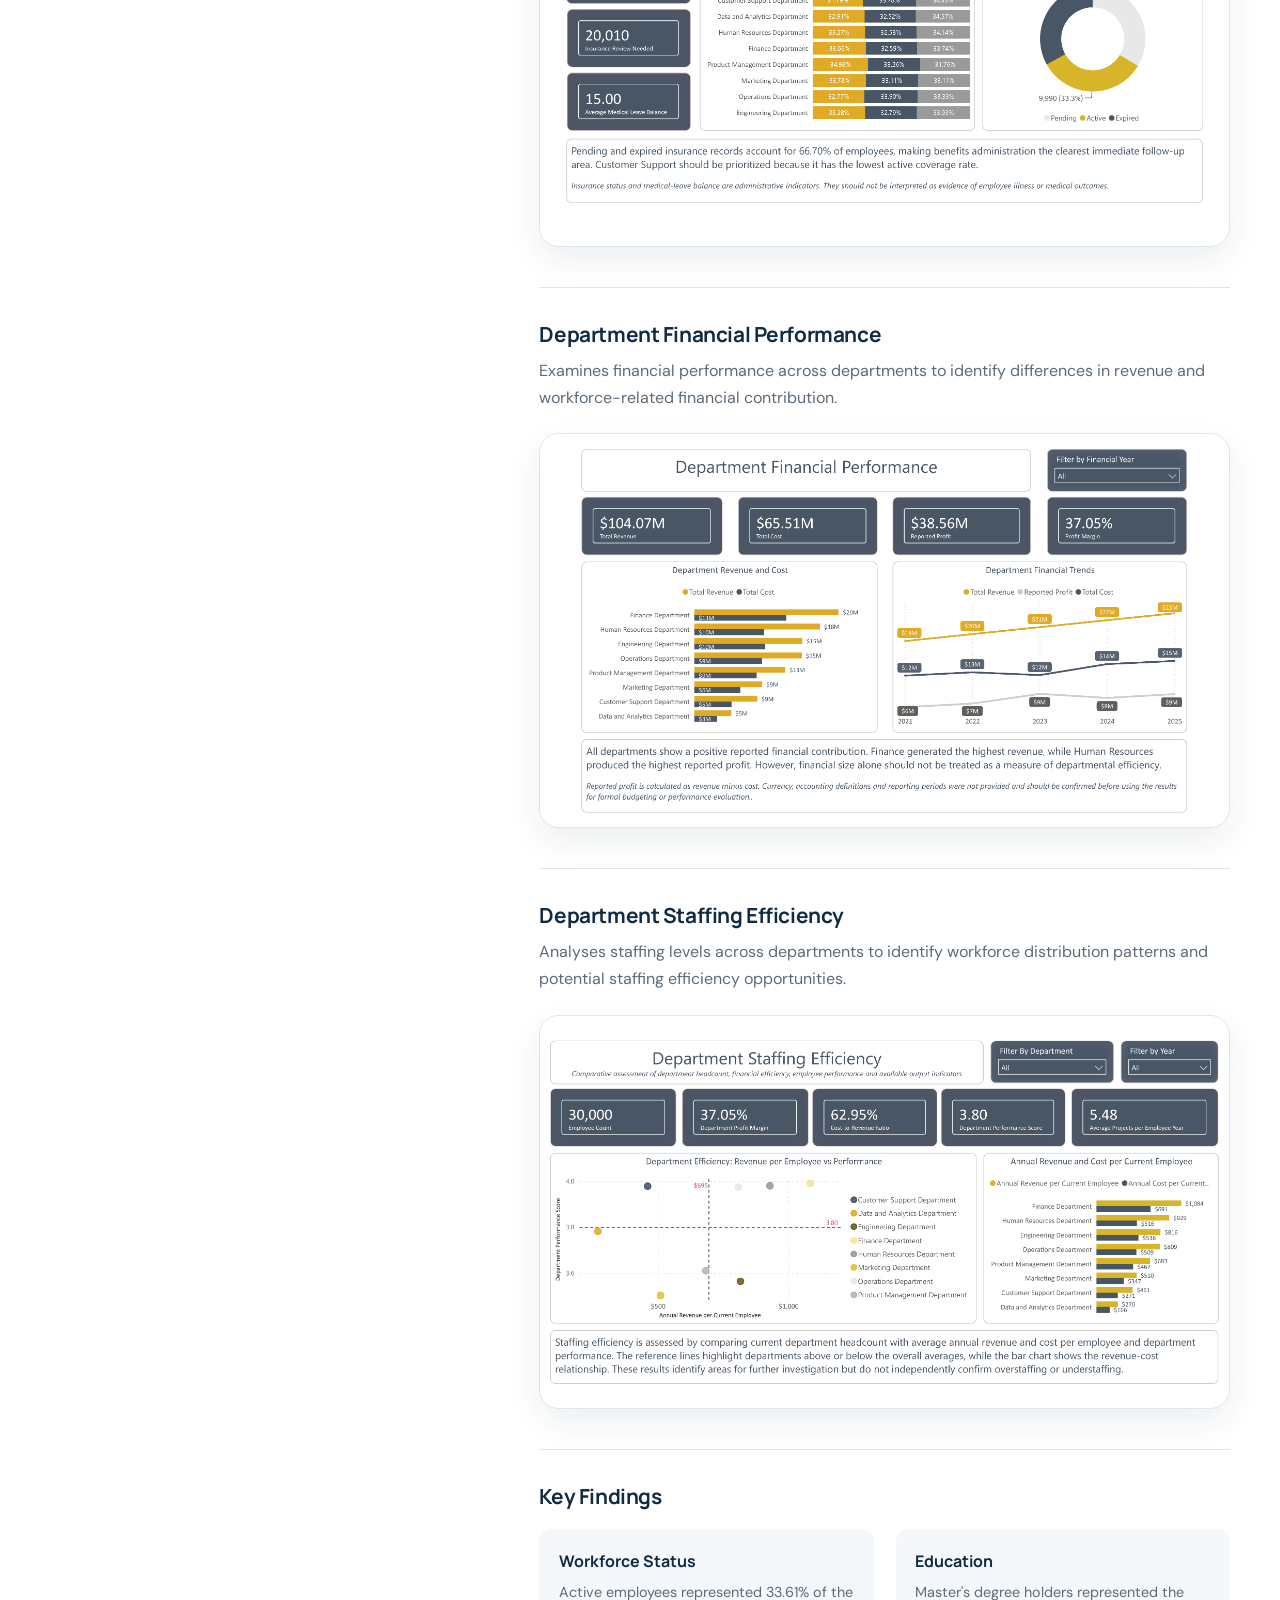
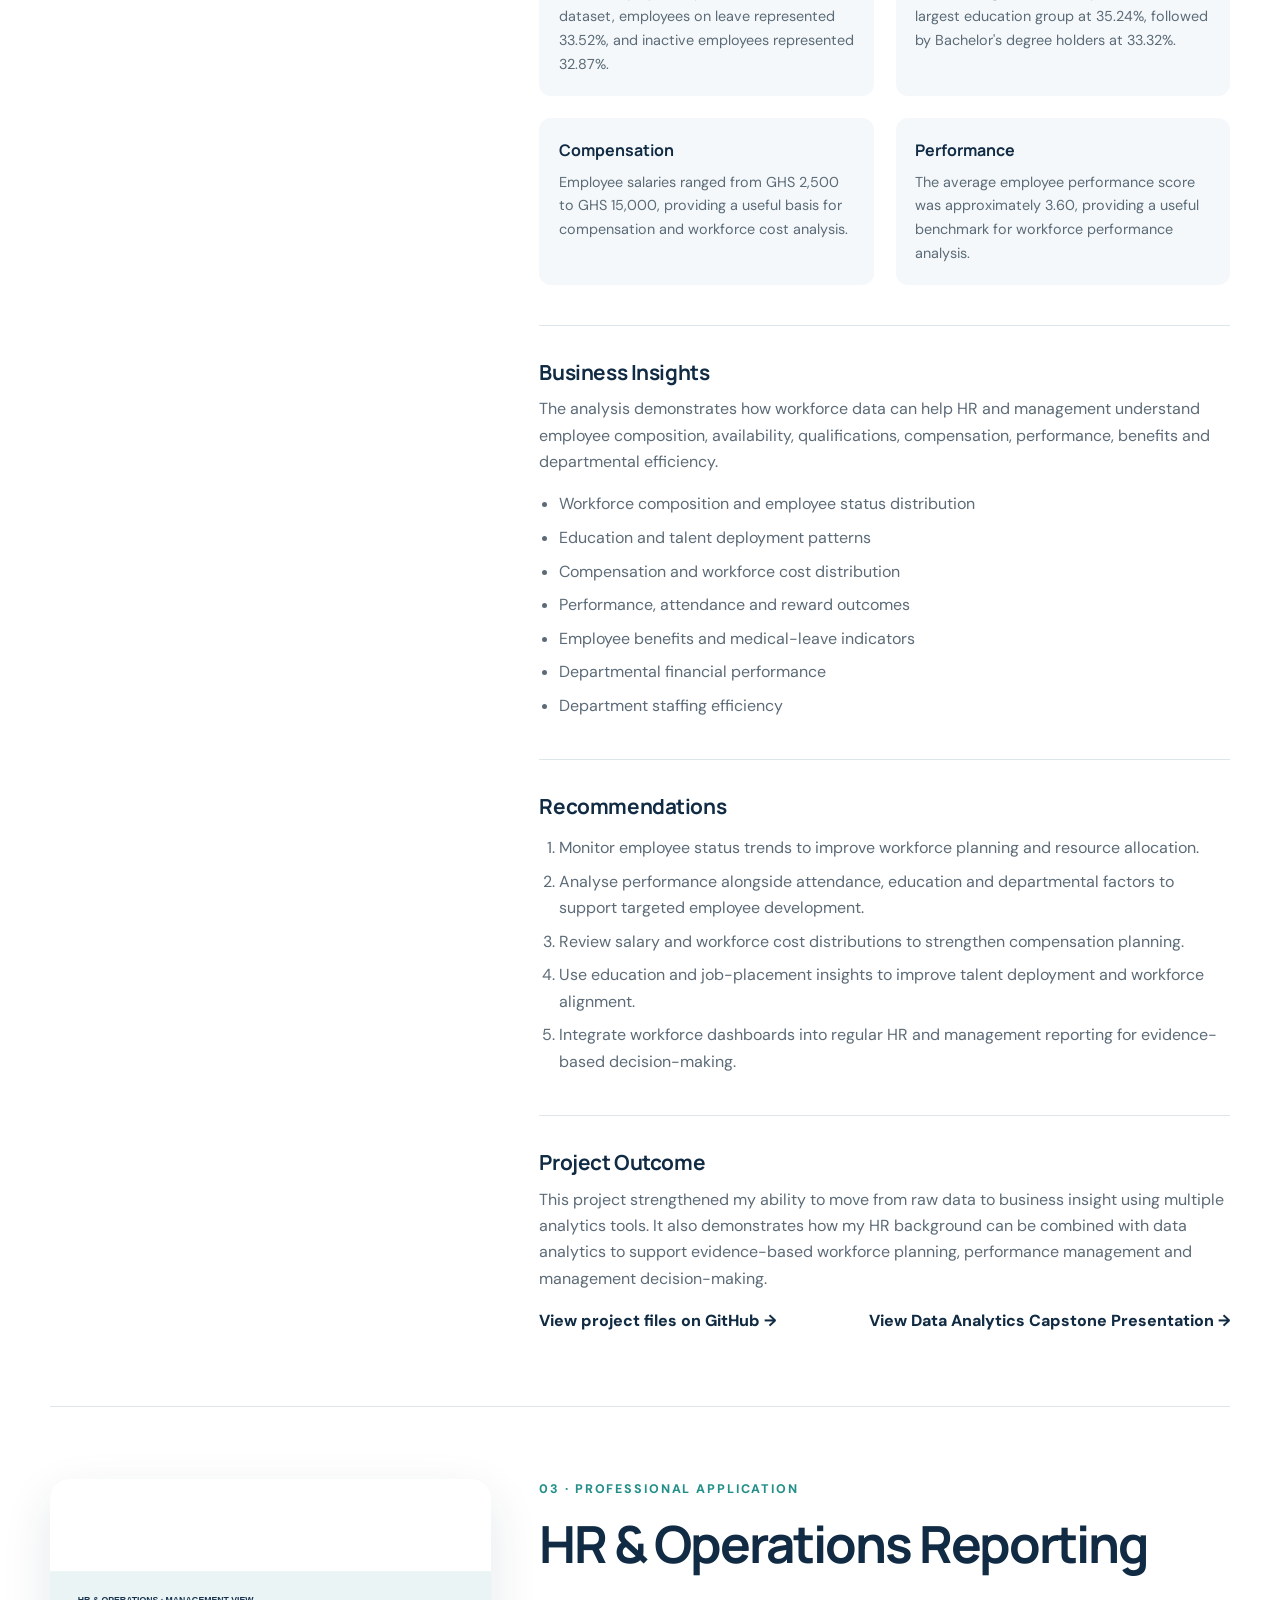
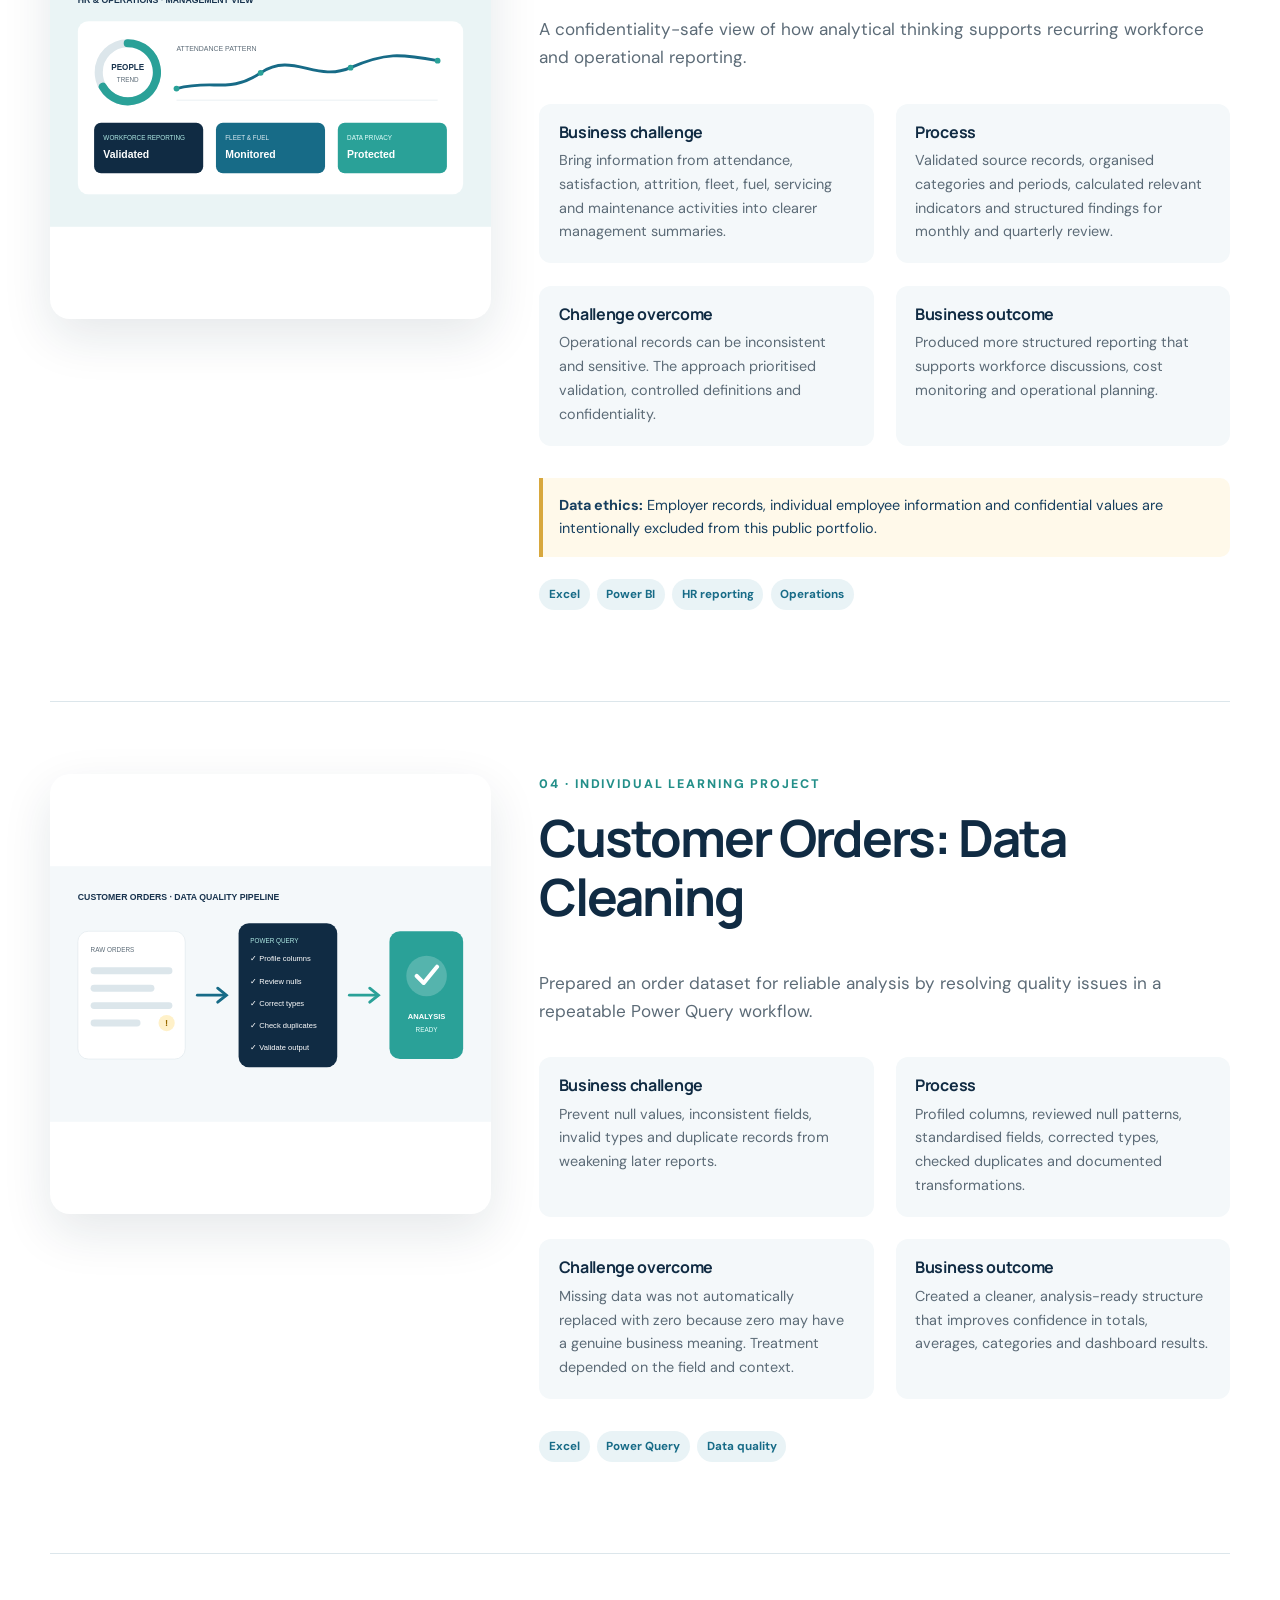
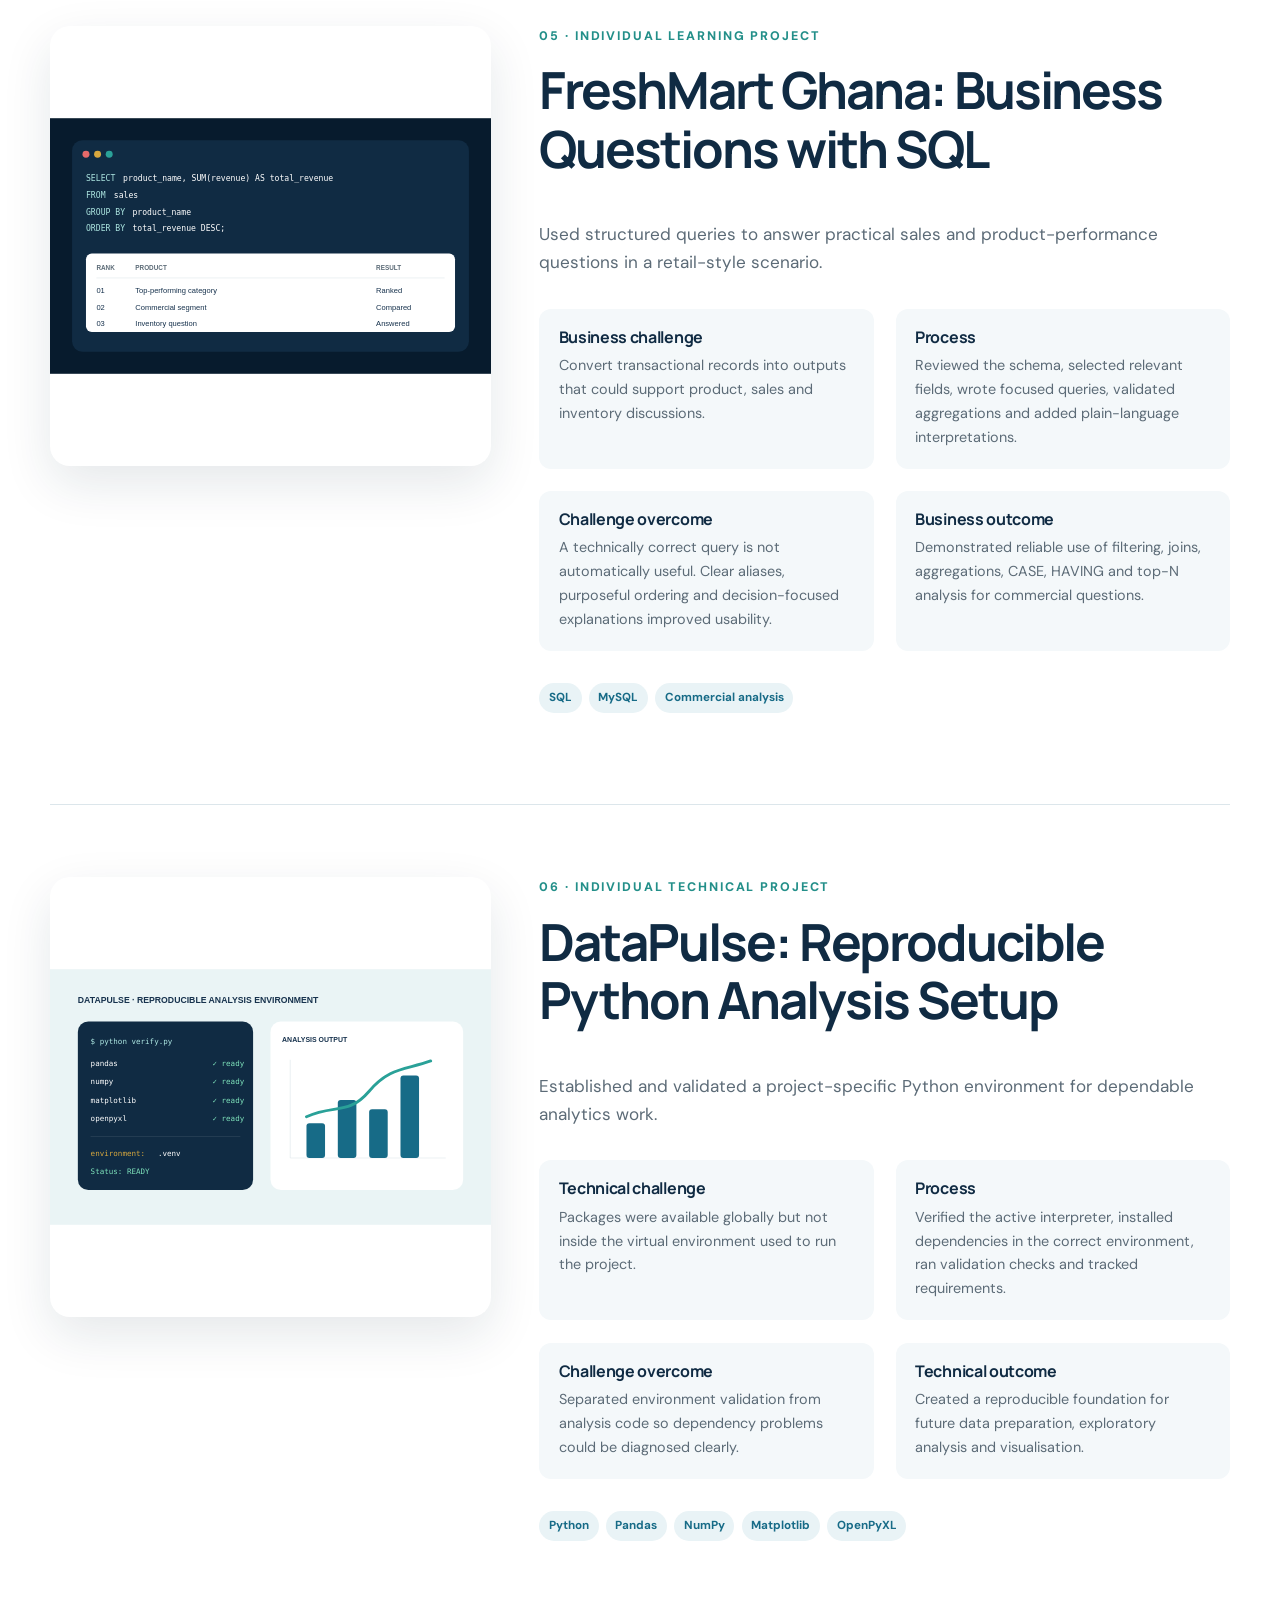
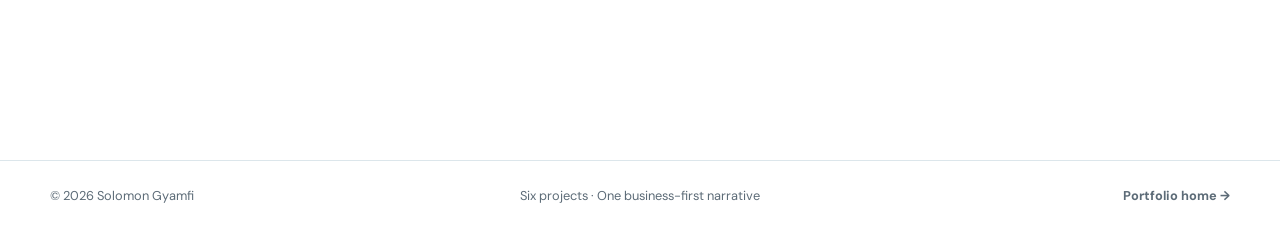
==== commit 80bd6971: "Refactor case study sections for consistency" ====
--- a/projects.html
+++ b/projects.html
@@ -59,29 +59,26 @@
         </div>
       </article>
 
-    <article class="case-study" id="employee-workforce-analytics">
-
-        <div class="case-image">
-          <img src="projects/employee-workforce-analytics/screenshots/executive-overview.png"
-            alt="Employee Workforce Analytics Executive Overview dashboard"
-            width="960"
-            height="440">
-        </div>
-
-        <div class="case-content">
-
-          <p class="eyebrow">02 · Data Analytics Capstone Project</p>
-
-          <h2>Employee Workforce Analytics</h2>
-
-          <p class="case-summary">
-            An end-to-end workforce analytics project developed as part of the
-            Data Analytics Upskill Programme by Generation Ghana. The project
-            analyses 30,000 employee records across 8 departments to uncover
-            insights across demographics, education, employment status,
-            compensation, revenue, health insurance, performance and
-            departmental efficiency.
-          </p>
+   <article class="case-study reveal" id="employee-workforce-analytics">
+
+  <div class="case-image">
+    <img
+      src="projects/employee-workforce-analytics/screenshots/executive-overview.png"
+      alt="Employee Workforce Analytics Executive Overview dashboard"
+      width="760"
+      height="440">
+  </div>
+
+  <div class="case-content">
+
+    <p class="eyebrow">02 · Data Analytics Capstone Project</p>
+
+    <h2>Employee Workforce Analytics</h2>
+
+    <p class="case-summary">
+      An end-to-end workforce analytics project developed as part of the
+      Data Analytics Upskill Programme by Generation Ghana.
+    </p>
 
           <div class="case-columns">
 
@@ -461,12 +458,26 @@
         </div>
       </article>
 
-      <article class="case-study reveal" id="hr-operations">
-        <div class="case-image"><img src="assets/project-hr-operations.svg" alt="HR and operations reporting illustration" width="760" height="440"></div>
-        <div class="case-content">
-          <p class="eyebrow">03 · Professional application</p>
-          <h2>HR &amp; Operations Reporting</h2>
-          <p class="case-summary">A confidentiality-safe view of how analytical thinking supports recurring workforce and operational reporting in a corporate environment.</p>
+     <article class="case-study reveal" id="hr-operations">
+
+  <div class="case-image">
+    <img
+      src="assets/project-hr-operations.svg"
+      alt="HR and operations reporting illustration"
+      width="760"
+      height="440">
+  </div>
+
+  <div class="case-content">
+
+    <p class="eyebrow">03 · Professional application</p>
+
+    <h2>HR &amp; Operations Reporting</h2>
+
+    <p class="case-summary">
+      A confidentiality-safe view of how analytical thinking supports
+      recurring workforce and operational reporting.
+    </p>
           <div class="case-columns">
             <section><h3>Business challenge</h3><p>Bring information from attendance, satisfaction, attrition, fleet, fuel, servicing and maintenance activities into clearer management summaries.</p></section>
             <section><h3>Process</h3><p>Validated source records, organised categories and periods, calculated relevant indicators and structured findings for monthly and quarterly review.</p></section>
@@ -479,11 +490,25 @@
       </article>
 
       <article class="case-study reveal" id="customer-orders">
-        <div class="case-image"><img src="assets/project-orders-cleaning.svg" alt="Customer orders cleaning workflow illustration" width="760" height="440"></div>
-        <div class="case-content">
-          <p class="eyebrow">04 · Individual learning project</p>
-          <h2>Customer Orders: Data Cleaning</h2>
-          <p class="case-summary">Prepared an order dataset for reliable analysis by resolving quality issues in a repeatable Power Query workflow.</p>
+
+  <div class="case-image">
+    <img
+      src="assets/project-orders-cleaning.svg"
+      alt="Customer orders cleaning workflow illustration"
+      width="760"
+      height="440">
+  </div>
+
+  <div class="case-content">
+
+    <p class="eyebrow">04 · Individual learning project</p>
+
+    <h2>Customer Orders: Data Cleaning</h2>
+
+    <p class="case-summary">
+      Prepared an order dataset for reliable analysis by resolving 
+      quality issues in a repeatable Power Query workflow.
+    </p>
           <div class="case-columns">
             <section><h3>Business challenge</h3><p>Prevent null values, inconsistent fields, invalid types and duplicate records from weakening later reports.</p></section>
             <section><h3>Process</h3><p>Profiled columns, reviewed null patterns, standardised fields, corrected types, checked duplicates and documented transformations.</p></section>
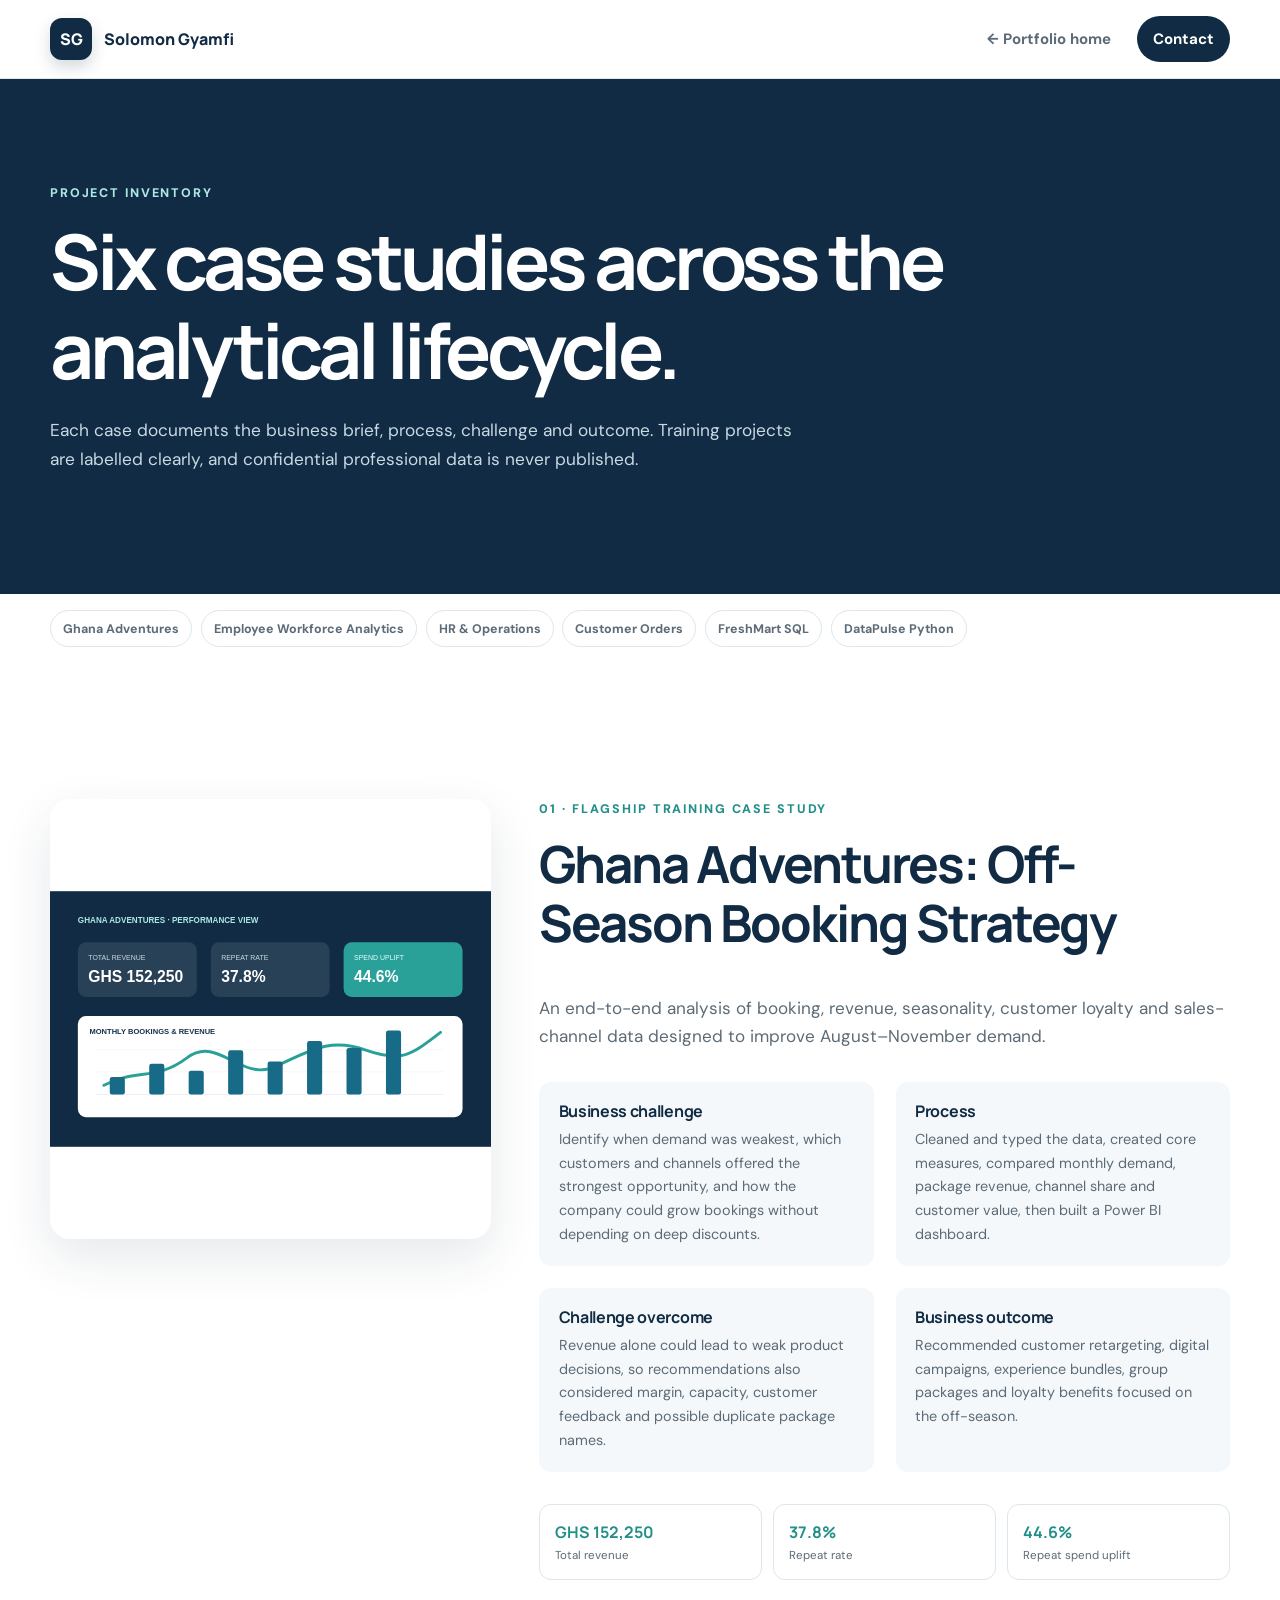
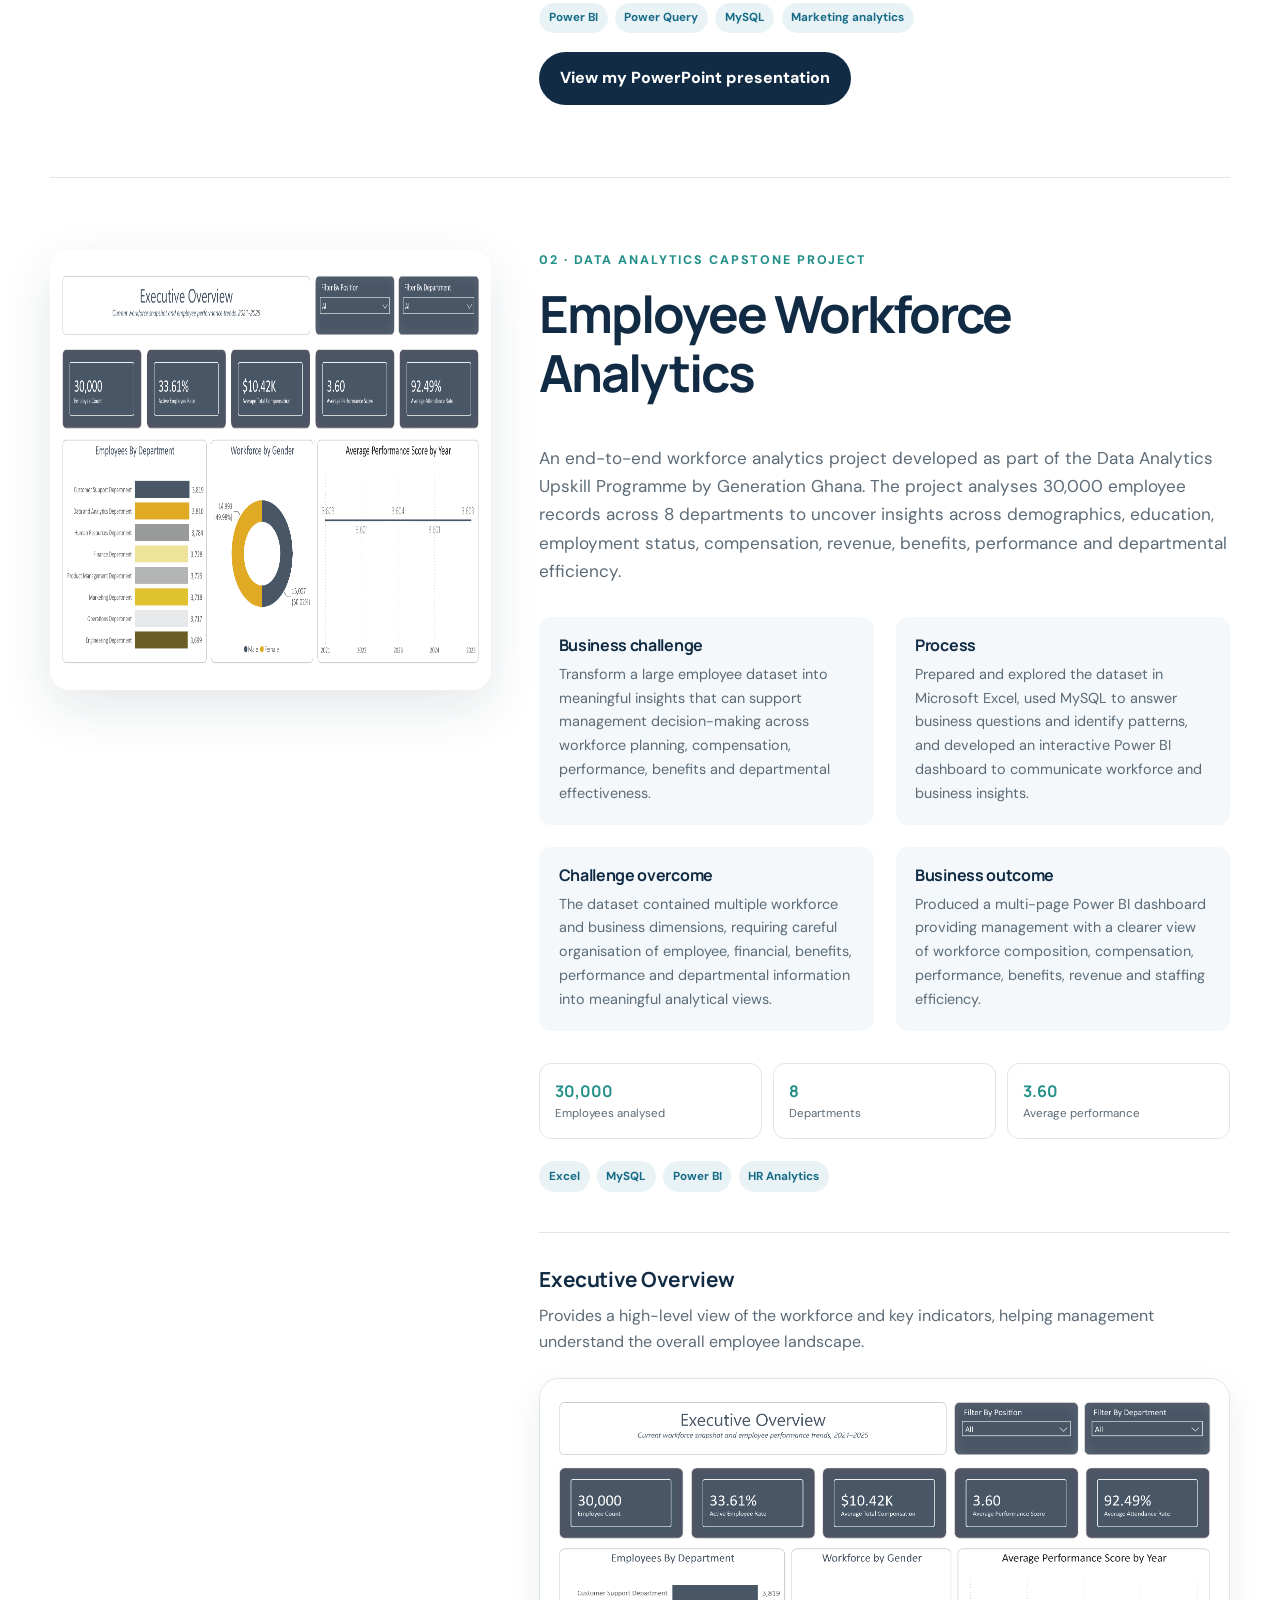
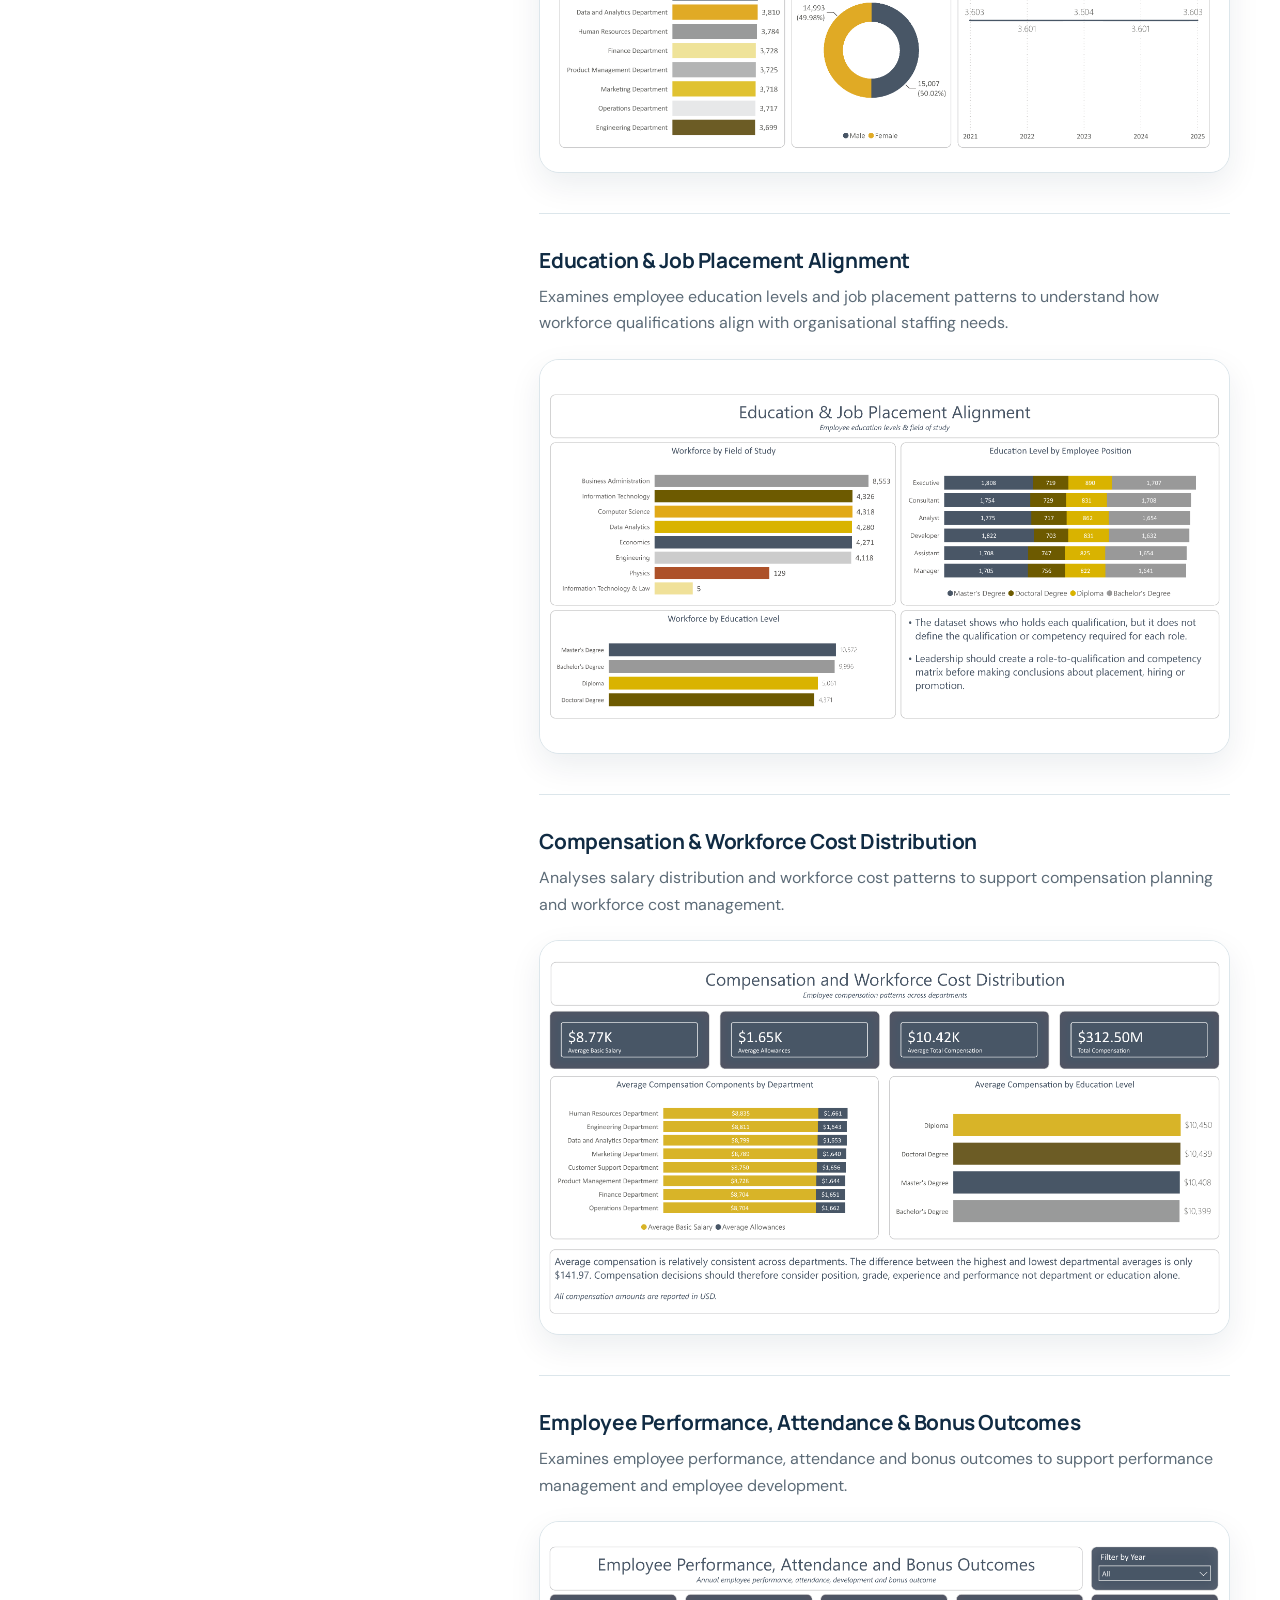
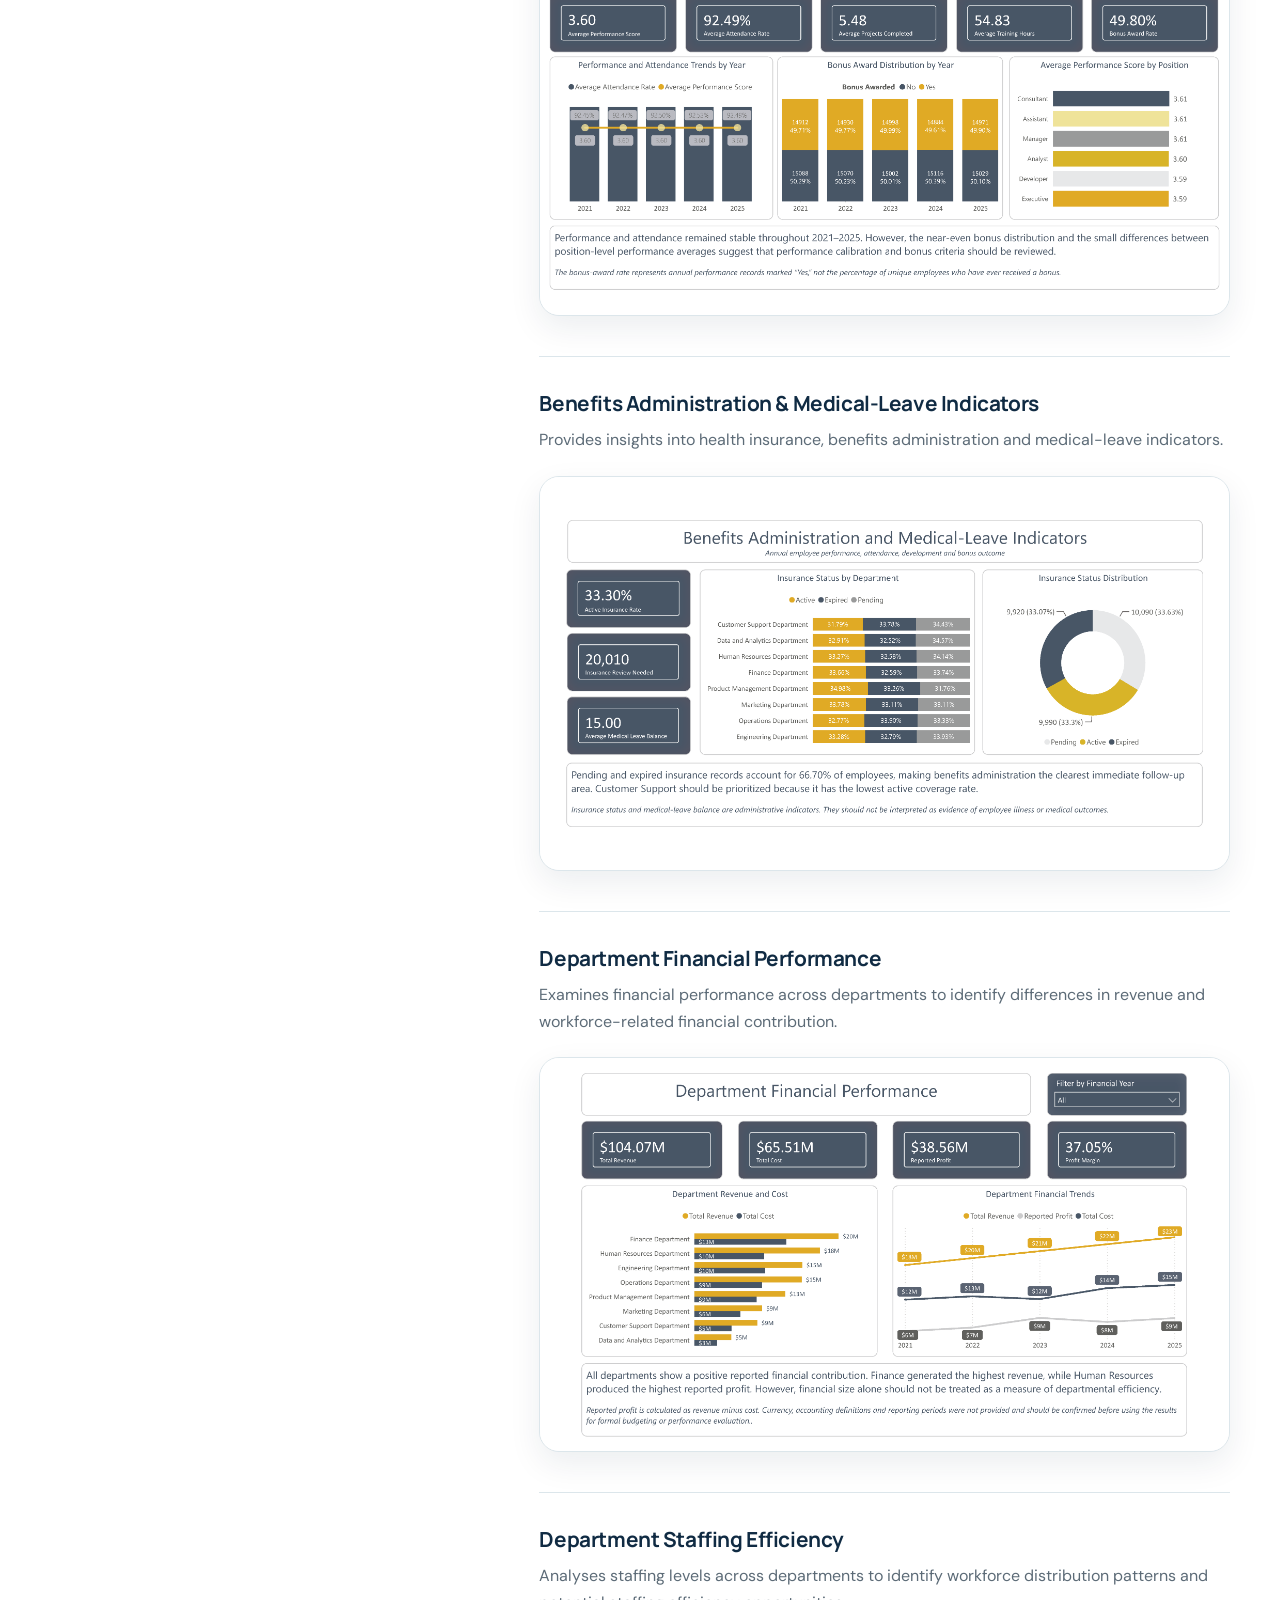
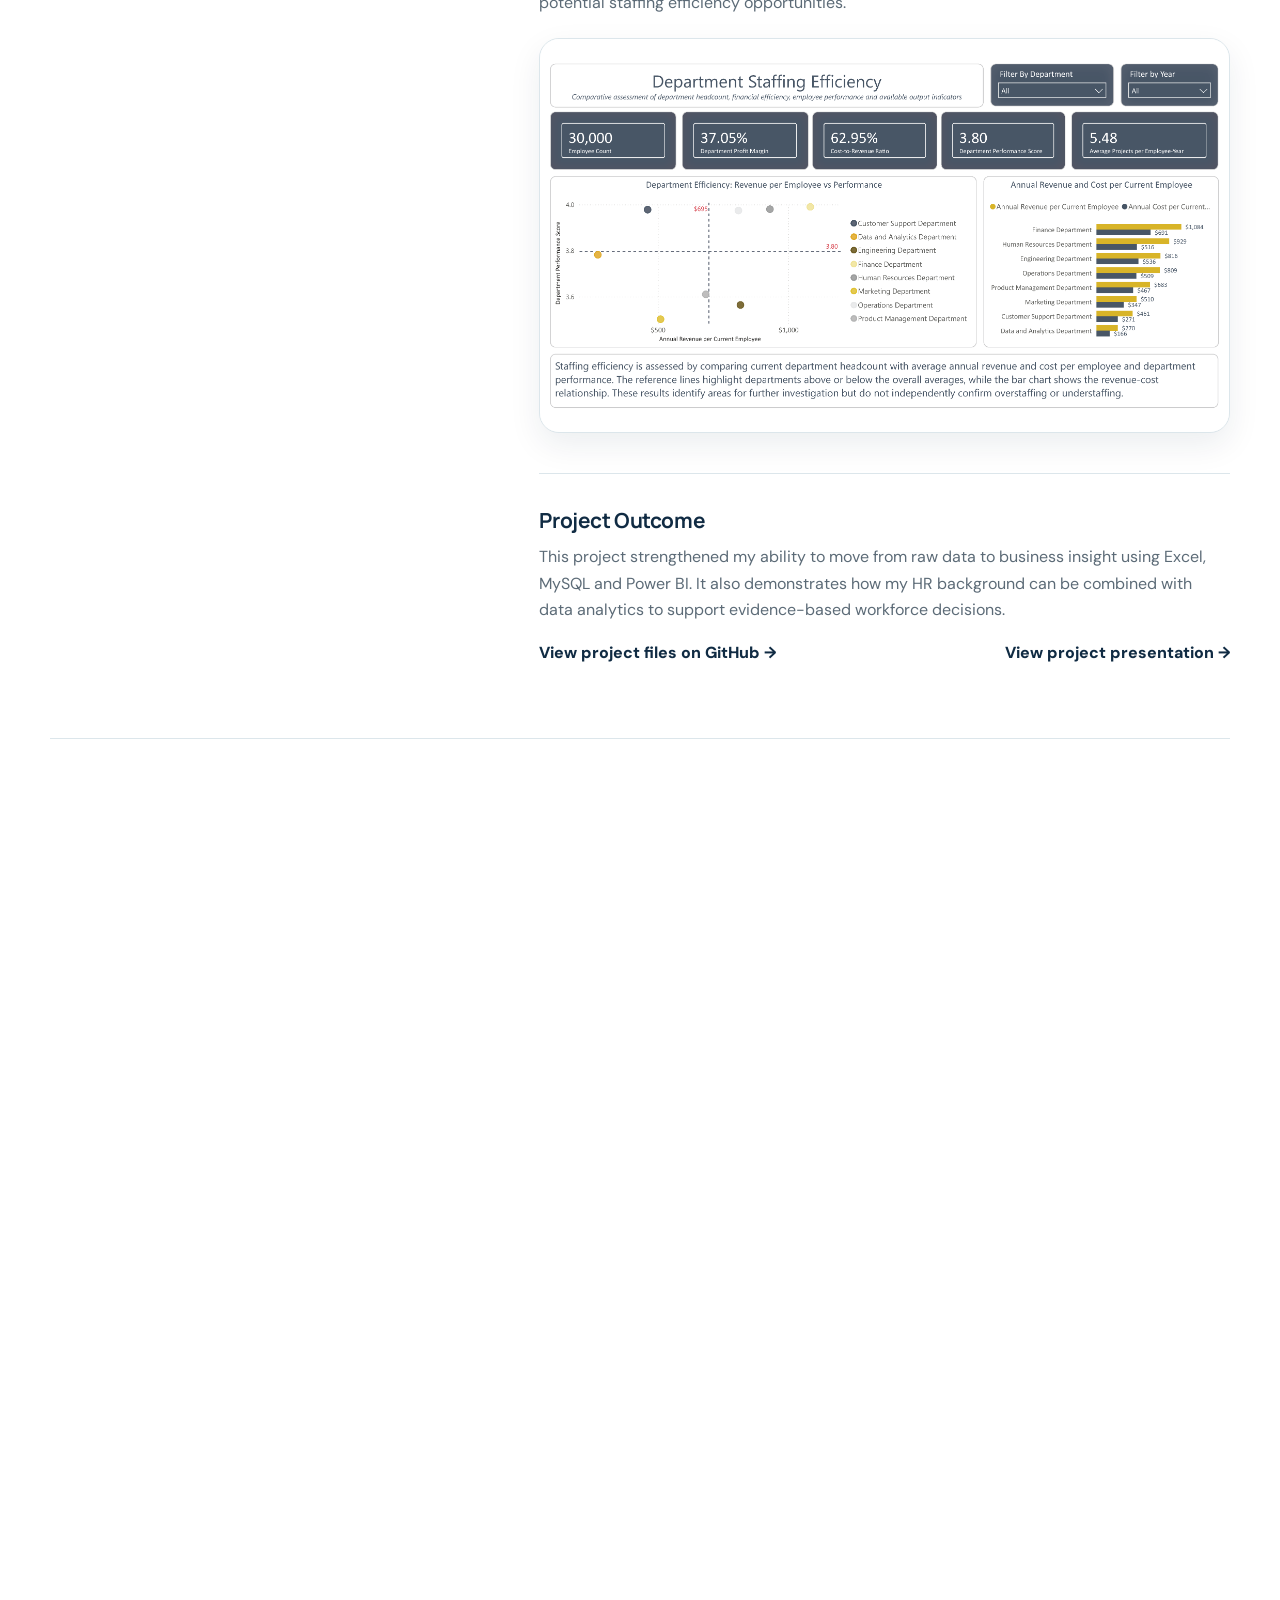
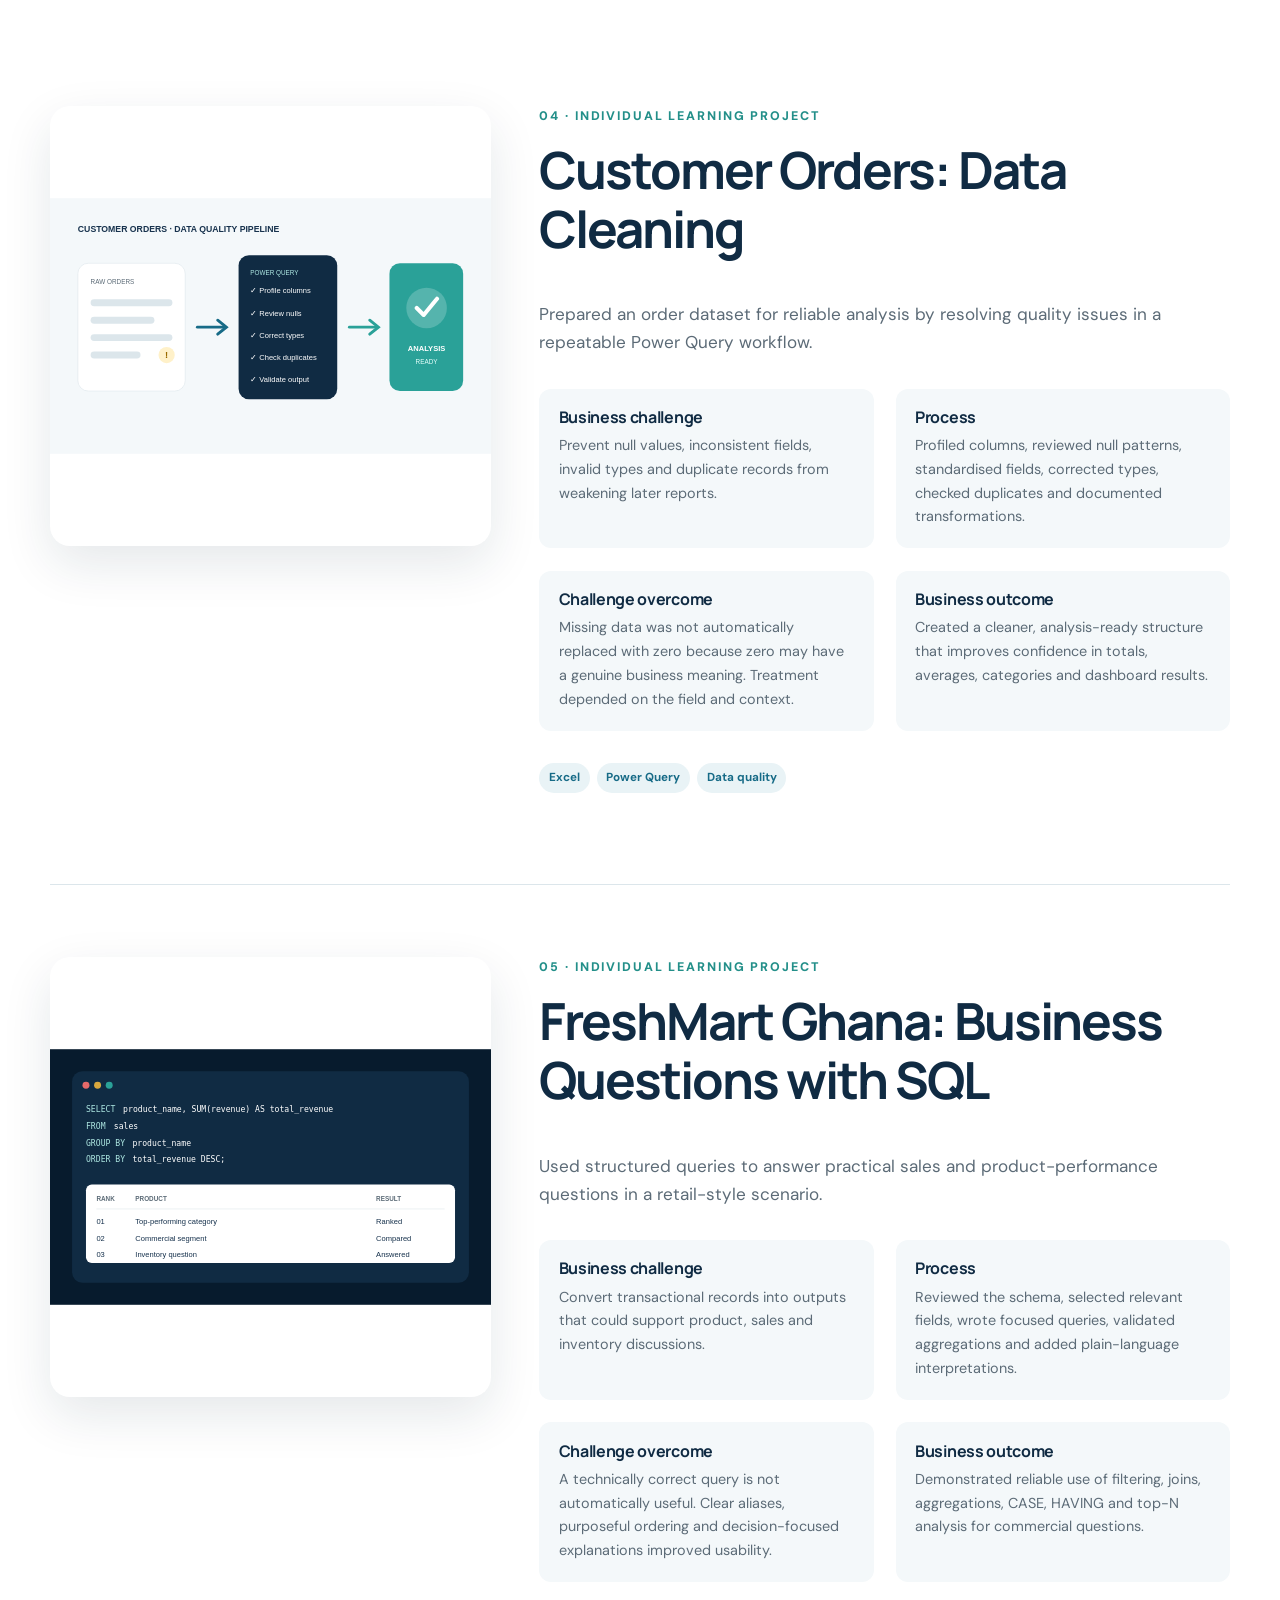
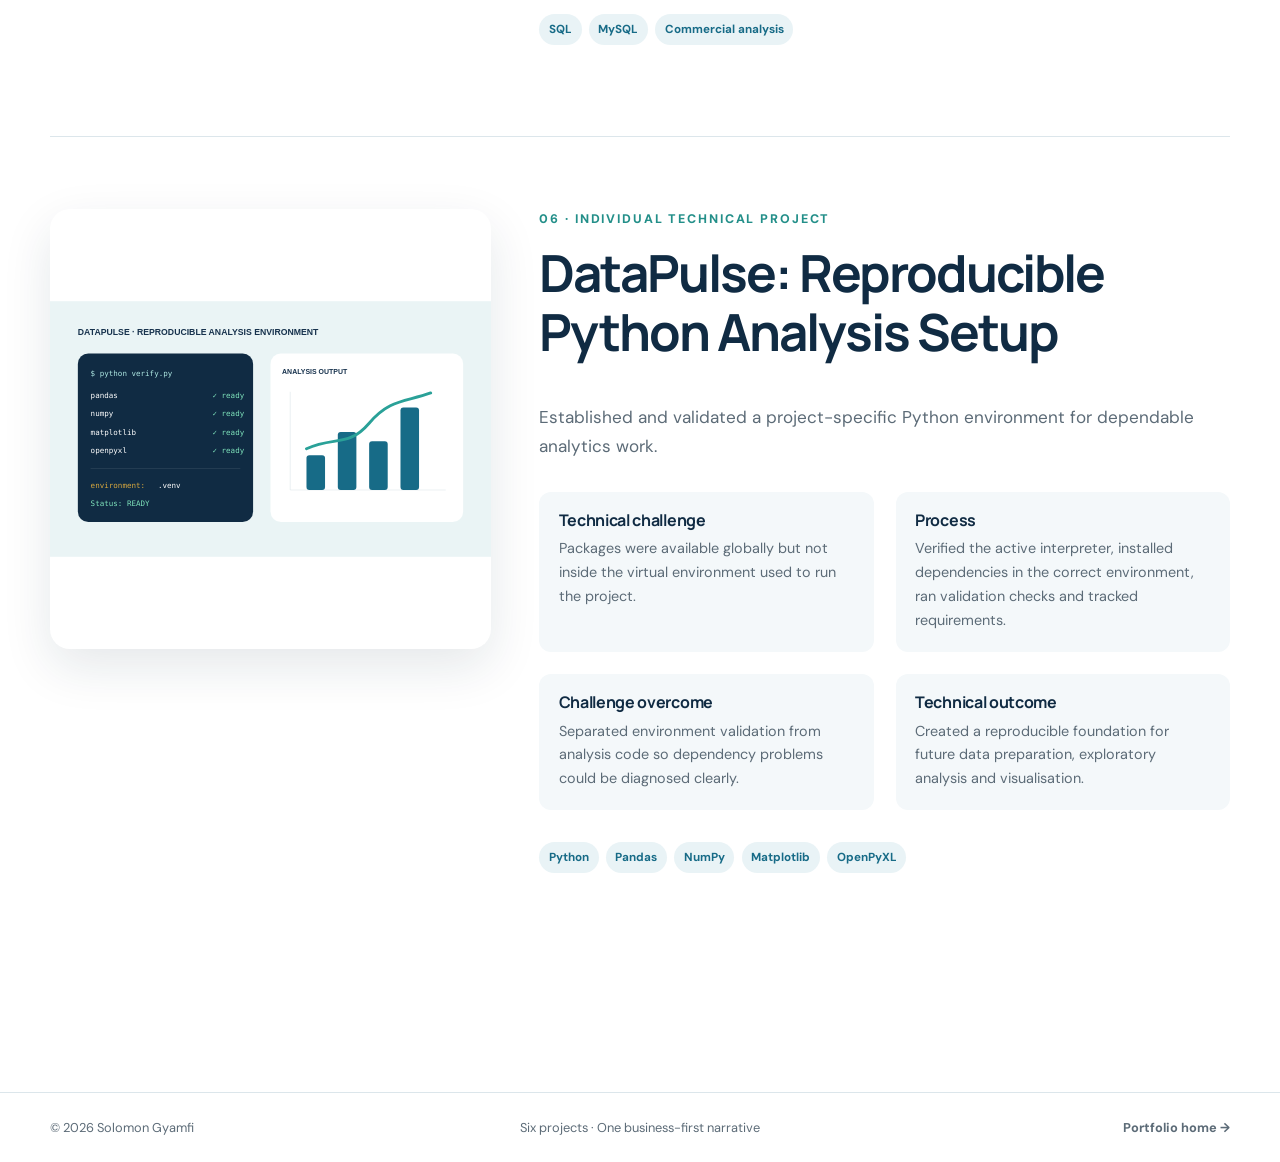
==== commit 2fdecef7: "Refine employee workforce analytics case study Updated the employee workforce analytics project deta" ====
--- a/projects.html
+++ b/projects.html
@@ -59,7 +59,7 @@
         </div>
       </article>
 
-   <article class="case-study reveal" id="employee-workforce-analytics">
+  <article class="case-study reveal" id="employee-workforce-analytics">
 
   <div class="case-image">
     <img
@@ -77,386 +77,211 @@
 
     <p class="case-summary">
       An end-to-end workforce analytics project developed as part of the
-      Data Analytics Upskill Programme by Generation Ghana.
+      Data Analytics Upskill Programme by Generation Ghana. The project
+      analyses 30,000 employee records across 8 departments to uncover
+      insights across demographics, education, employment status,
+      compensation, revenue, benefits, performance and departmental
+      efficiency.
     </p>
 
-          <div class="case-columns">
-
-            <section>
-              <h3>Business challenge</h3>
-              <p>
-                Transform a large employee dataset into meaningful insights
-                that can support management decision-making across workforce
-                planning, compensation, employee performance, benefits and
-                departmental effectiveness.
-              </p>
-            </section>
-
-            <section>
-              <h3>Process</h3>
-              <p>
-                Prepared and explored the dataset in Microsoft Excel, used
-                MySQL to answer business questions and identify patterns, and
-                developed an interactive Power BI dashboard to communicate
-                workforce and business insights.
-              </p>
-            </section>
-
-            <section>
-              <h3>Challenge overcome</h3>
-              <p>
-                The dataset contained multiple workforce and business
-                dimensions, requiring careful organisation of employee,
-                financial, health, performance and departmental information
-                into meaningful analytical views.
-              </p>
-            </section>
-
-            <section>
-              <h3>Business outcome</h3>
-              <p>
-                Produced a multi-page Power BI dashboard that gives
-                management a clearer view of workforce composition,
-                compensation, performance, benefits, revenue and staffing
-                efficiency.
-              </p>
-            </section>
-
-          </div>
-
-          <ul class="case-metrics">
-            <li>
-              <strong>30,000</strong>
-              <span>Employees analysed</span>
-            </li>
-            <li>
-              <strong>8</strong>
-              <span>Departments</span>
-            </li>
-            <li>
-              <strong>3.60</strong>
-              <span>Average performance score</span>
-            </li>
-          </ul>
-
-          <div class="tag-list">
-            <span>Microsoft Excel</span>
-            <span>MySQL</span>
-            <span>Power BI</span>
-            <span>PowerPoint</span>
-            <span>HR Analytics</span>
-          </div>
-  
-          <!-- DATASET -->
-          <section class="case-detail">
-            <h3>Dataset &amp; Scope</h3>
-
-            <p>
-              The dataset contains employee-level information covering
-              workforce demographics, education, employment status,
-              compensation, revenue, health insurance, performance and
-              departmental information.
-            </p>
-
-            <ul>
-              <li>30,000 employees</li>
-              <li>8 departments</li>
-              <li>Gender and demographic information</li>
-              <li>Education and job placement information</li>
-              <li>Employment status</li>
-              <li>Salary and workforce cost information</li>
-              <li>Revenue</li>
-              <li>Health insurance</li>
-              <li>Performance score</li>
-              <li>Department information</li>
-            </ul>
-          </section>
-
-          <!-- ANALYTICAL PROCESS -->
-          <section class="case-detail">
-            <h3>Analytical Process</h3>
-
-            <div class="case-columns">
-
-              <section>
-                <h4>01 · Data Preparation</h4>
-                <p>
-                  Reviewed and cleaned the dataset using Microsoft Excel,
-                  checking data quality, missing values, data types,
-                  categorical fields and overall distributions before
-                  analysis.
-                </p>
-              </section>
-
-              <section>
-                <h4>02 · SQL Analysis</h4>
-                <p>
-                  Used MySQL to perform filtering, aggregation, grouping,
-                  sorting and departmental analysis while answering
-                  workforce, salary, performance and business questions.
-                </p>
-              </section>
-
-              <section>
-                <h4>03 · Power BI Dashboard</h4>
-                <p>
-                  Transformed the analysed data into an interactive dashboard
-                  containing executive workforce, compensation, performance,
-                  benefits, revenue and departmental views.
-                </p>
-              </section>
-
-              <section>
-                <h4>04 · Presentation</h4>
-                <p>
-                  Consolidated the findings into a professional PowerPoint
-                  presentation to communicate the key insights and
-                  recommendations clearly to stakeholders.
-                </p>
-              </section>
-
-            </div>
-          </section>
-
-          <!-- EXECUTIVE OVERVIEW -->
-          <section class="case-detail">
-            <h3>Executive Overview</h3>
-
-            <p>
-              Provides a high-level view of the workforce and key indicators,
-              helping management understand the overall employee landscape
-              and identify areas requiring closer attention.
-            </p>
-
-            <img
-              src="projects/employee-workforce-analytics/screenshots/executive-overview.png"
-              alt="Executive Overview dashboard"
-              class="case-detail-image">
-          </section>
-
-          <!-- EDUCATION -->
-          <section class="case-detail">
-            <h3>Education &amp; Job Placement Alignment</h3>
-
-            <p>
-              Examines employee education levels and job placement patterns
-              to understand how workforce qualifications align with
-              organisational staffing needs.
-            </p>
-
-            <img
-              src="projects/employee-workforce-analytics/screenshots/education-job-placement-alignment.png"
-              alt="Education and Job Placement Alignment dashboard"
-              class="case-detail-image">
-          </section>
-
-          <!-- COMPENSATION -->
-          <section class="case-detail">
-            <h3>Compensation &amp; Workforce Cost Distribution</h3>
-
-            <p>
-              Analyses salary distribution and workforce cost patterns to
-              support compensation planning and a better understanding of
-              workforce cost structures.
-            </p>
-
-            <img
-              src="projects/employee-workforce-analytics/screenshots/compensation-workforce-cost-distribution.png"
-              alt="Compensation and Workforce Cost Distribution dashboard"
-              class="case-detail-image">
-          </section>
-
-          <!-- PERFORMANCE -->
-          <section class="case-detail">
-            <h3>Employee Performance, Attendance &amp; Bonus Outcomes</h3>
-
-            <p>
-              Examines employee performance, attendance and bonus outcomes to
-              identify patterns that can support performance management,
-              recognition and employee development decisions.
-            </p>
-
-            <img
-              src="projects/employee-workforce-analytics/screenshots/performance-attendance-bonus-outcomes.png"
-              alt="Employee Performance Attendance and Bonus Outcomes dashboard"
-              class="case-detail-image">
-          </section>
-
-          <!-- BENEFITS -->
-          <section class="case-detail">
-            <h3>Benefits Administration &amp; Medical-Leave Indicators</h3>
-
-            <p>
-              Provides insights into health insurance, benefits administration
-              and medical-leave indicators to support workforce wellbeing and
-              more informed employee benefits decisions.
-            </p>
-
-            <img
-              src="projects/employee-workforce-analytics/screenshots/benefits-medical-leave-indicators.png"
-              alt="Benefits Administration and Medical Leave Indicators dashboard"
-              class="case-detail-image">
-          </section>
-
-          <!-- FINANCIAL PERFORMANCE -->
-          <section class="case-detail">
-            <h3>Department Financial Performance</h3>
-
-            <p>
-              Examines financial performance across departments to identify
-              differences in revenue and workforce-related financial
-              contribution.
-            </p>
-
-            <img
-              src="projects/employee-workforce-analytics/screenshots/department-financial-performance.png"
-              alt="Department Financial Performance dashboard"
-              class="case-detail-image">
-          </section>
-
-          <!-- STAFFING -->
-          <section class="case-detail">
-            <h3>Department Staffing Efficiency</h3>
-
-            <p>
-              Analyses staffing levels across departments to identify
-              workforce distribution patterns and potential staffing
-              efficiency opportunities.
-            </p>
-
-            <img
-              src="projects/employee-workforce-analytics/screenshots/department-staffing-efficiency.png"
-              alt="Department Staffing Efficiency dashboard"
-              class="case-detail-image">
-          </section>
-
-          <!-- KEY FINDINGS -->
-          <section class="case-detail">
-            <h3>Key Findings</h3>
-
-            <div class="case-columns">
-
-              <section>
-                <h4>Workforce Status</h4>
-                <p>
-                  Active employees represented 33.61% of the dataset,
-                  employees on leave represented 33.52%, and inactive
-                  employees represented 32.87%.
-                </p>
-              </section>
-
-              <section>
-                <h4>Education</h4>
-                <p>
-                  Master's degree holders represented the largest education
-                  group at 35.24%, followed by Bachelor's degree holders at
-                  33.32%.
-                </p>
-              </section>
-
-              <section>
-                <h4>Compensation</h4>
-                <p>
-                  Employee salaries ranged from GHS 2,500 to GHS 15,000,
-                  providing a useful basis for compensation and workforce
-                  cost analysis.
-                </p>
-              </section>
-
-              <section>
-                <h4>Performance</h4>
-                <p>
-                  The average employee performance score was approximately
-                  3.60, providing a useful benchmark for workforce
-                  performance analysis.
-                </p>
-              </section>
-
-            </div>
-          </section>
-
-          <!-- BUSINESS INSIGHTS -->
-          <section class="case-detail">
-            <h3>Business Insights</h3>
-
-            <p>
-              The analysis demonstrates how workforce data can help HR and
-              management understand employee composition, availability,
-              qualifications, compensation, performance, benefits and
-              departmental efficiency.
-            </p>
-
-            <ul>
-              <li>Workforce composition and employee status distribution</li>
-              <li>Education and talent deployment patterns</li>
-              <li>Compensation and workforce cost distribution</li>
-              <li>Performance, attendance and reward outcomes</li>
-              <li>Employee benefits and medical-leave indicators</li>
-              <li>Departmental financial performance</li>
-              <li>Department staffing efficiency</li>
-            </ul>
-          </section>
-
-          <!-- RECOMMENDATIONS -->
-          <section class="case-detail">
-            <h3>Recommendations</h3>
-
-            <ol>
-              <li>
-                Monitor employee status trends to improve workforce planning
-                and resource allocation.
-              </li>
-              <li>
-                Analyse performance alongside attendance, education and
-                departmental factors to support targeted employee development.
-              </li>
-              <li>
-                Review salary and workforce cost distributions to strengthen
-                compensation planning.
-              </li>
-              <li>
-                Use education and job-placement insights to improve talent
-                deployment and workforce alignment.
-              </li>
-              <li>
-                Integrate workforce dashboards into regular HR and management
-                reporting for evidence-based decision-making.
-              </li>
-            </ol>
-          </section>
-
-          <!-- OUTCOME -->
-          <section class="case-detail">
-            <h3>Project Outcome</h3>
-
-            <p>
-              This project strengthened my ability to move from raw data to
-              business insight using multiple analytics tools. It also
-              demonstrates how my HR background can be combined with data
-              analytics to support evidence-based workforce planning,
-              performance management and management decision-making.
-            </p>
-          </section>
-
-          <div class="project-links">
-            <a
-              class="text-link"
-              href="https://github.com/solomonagyamfi-ai/solomonagyamfi-ai.github.io/tree/main/projects/employee-workforce-analytics">
-              View project files on GitHub <span aria-hidden="true">→</span>
-            </a>
-
-           <a
-              class="text-link"
-              href="employee-workforce-presentation.html">
-
-              View Data Analytics Capstone Presentation
-              <span aria-hidden="true">→</span>
-
-          </a>
-          </div>
-
-        </div>
-      </article>
+    <div class="case-columns">
+
+      <section>
+        <h3>Business challenge</h3>
+        <p>
+          Transform a large employee dataset into meaningful insights
+          that can support management decision-making across workforce
+          planning, compensation, performance, benefits and departmental
+          effectiveness.
+        </p>
+      </section>
+
+      <section>
+        <h3>Process</h3>
+        <p>
+          Prepared and explored the dataset in Microsoft Excel, used
+          MySQL to answer business questions and identify patterns, and
+          developed an interactive Power BI dashboard to communicate
+          workforce and business insights.
+        </p>
+      </section>
+
+      <section>
+        <h3>Challenge overcome</h3>
+        <p>
+          The dataset contained multiple workforce and business
+          dimensions, requiring careful organisation of employee,
+          financial, benefits, performance and departmental information
+          into meaningful analytical views.
+        </p>
+      </section>
+
+      <section>
+        <h3>Business outcome</h3>
+        <p>
+          Produced a multi-page Power BI dashboard providing management
+          with a clearer view of workforce composition, compensation,
+          performance, benefits, revenue and staffing efficiency.
+        </p>
+      </section>
+
+    </div>
+
+    <ul class="case-metrics">
+      <li>
+        <strong>30,000</strong>
+        <span>Employees analysed</span>
+      </li>
+
+      <li>
+        <strong>8</strong>
+        <span>Departments</span>
+      </li>
+
+      <li>
+        <strong>3.60</strong>
+        <span>Average performance</span>
+      </li>
+    </ul>
+
+    <div class="tag-list">
+      <span>Excel</span>
+      <span>MySQL</span>
+      <span>Power BI</span>
+      <span>HR Analytics</span>
+    </div>
+
+    <section class="case-detail">
+      <h3>Executive Overview</h3>
+
+      <p>
+        Provides a high-level view of the workforce and key indicators,
+        helping management understand the overall employee landscape.
+      </p>
+
+      <img
+        src="projects/employee-workforce-analytics/screenshots/executive-overview.png"
+        alt="Employee Workforce Analytics Executive Overview dashboard"
+        class="case-detail-image">
+    </section>
+
+    <section class="case-detail">
+      <h3>Education &amp; Job Placement Alignment</h3>
+
+      <p>
+        Examines employee education levels and job placement patterns
+        to understand how workforce qualifications align with
+        organisational staffing needs.
+      </p>
+
+      <img
+        src="projects/employee-workforce-analytics/screenshots/education-job-placement-alignment.png"
+        alt="Education and Job Placement Alignment dashboard"
+        class="case-detail-image">
+    </section>
+
+    <section class="case-detail">
+      <h3>Compensation &amp; Workforce Cost Distribution</h3>
+
+      <p>
+        Analyses salary distribution and workforce cost patterns to
+        support compensation planning and workforce cost management.
+      </p>
+
+      <img
+        src="projects/employee-workforce-analytics/screenshots/compensation-workforce-cost-distribution.png"
+        alt="Compensation and Workforce Cost Distribution dashboard"
+        class="case-detail-image">
+    </section>
+
+    <section class="case-detail">
+      <h3>Employee Performance, Attendance &amp; Bonus Outcomes</h3>
+
+      <p>
+        Examines employee performance, attendance and bonus outcomes
+        to support performance management and employee development.
+      </p>
+
+      <img
+        src="projects/employee-workforce-analytics/screenshots/performance-attendance-bonus-outcomes.png"
+        alt="Employee Performance Attendance and Bonus Outcomes dashboard"
+        class="case-detail-image">
+    </section>
+
+    <section class="case-detail">
+      <h3>Benefits Administration &amp; Medical-Leave Indicators</h3>
+
+      <p>
+        Provides insights into health insurance, benefits administration
+        and medical-leave indicators.
+      </p>
+
+      <img
+        src="projects/employee-workforce-analytics/screenshots/benefits-medical-leave-indicators.png"
+        alt="Benefits Administration and Medical Leave Indicators dashboard"
+        class="case-detail-image">
+    </section>
+
+    <section class="case-detail">
+      <h3>Department Financial Performance</h3>
+
+      <p>
+        Examines financial performance across departments to identify
+        differences in revenue and workforce-related financial contribution.
+      </p>
+
+      <img
+        src="projects/employee-workforce-analytics/screenshots/department-financial-performance.png"
+        alt="Department Financial Performance dashboard"
+        class="case-detail-image">
+    </section>
+
+    <section class="case-detail">
+      <h3>Department Staffing Efficiency</h3>
+
+      <p>
+        Analyses staffing levels across departments to identify workforce
+        distribution patterns and potential staffing efficiency opportunities.
+      </p>
+
+      <img
+        src="projects/employee-workforce-analytics/screenshots/department-staffing-efficiency.png"
+        alt="Department Staffing Efficiency dashboard"
+        class="case-detail-image">
+    </section>
+
+    <section class="case-detail">
+      <h3>Project Outcome</h3>
+
+      <p>
+        This project strengthened my ability to move from raw data to
+        business insight using Excel, MySQL and Power BI. It also
+        demonstrates how my HR background can be combined with data
+        analytics to support evidence-based workforce decisions.
+      </p>
+    </section>
+
+    <div class="project-links">
+
+      <a
+        class="text-link"
+        href="https://github.com/solomonagyamfi-ai/solomonagyamfi-ai.github.io/tree/main/projects/employee-workforce-analytics">
+        View project files on GitHub
+        <span aria-hidden="true">→</span>
+      </a>
+
+      <a
+        class="text-link"
+        href="employee-workforce-presentation.html">
+        View project presentation
+        <span aria-hidden="true">→</span>
+      </a>
+
+    </div>
+
+  </div>
+
+</article>
 
      <article class="case-study reveal" id="hr-operations">
 
